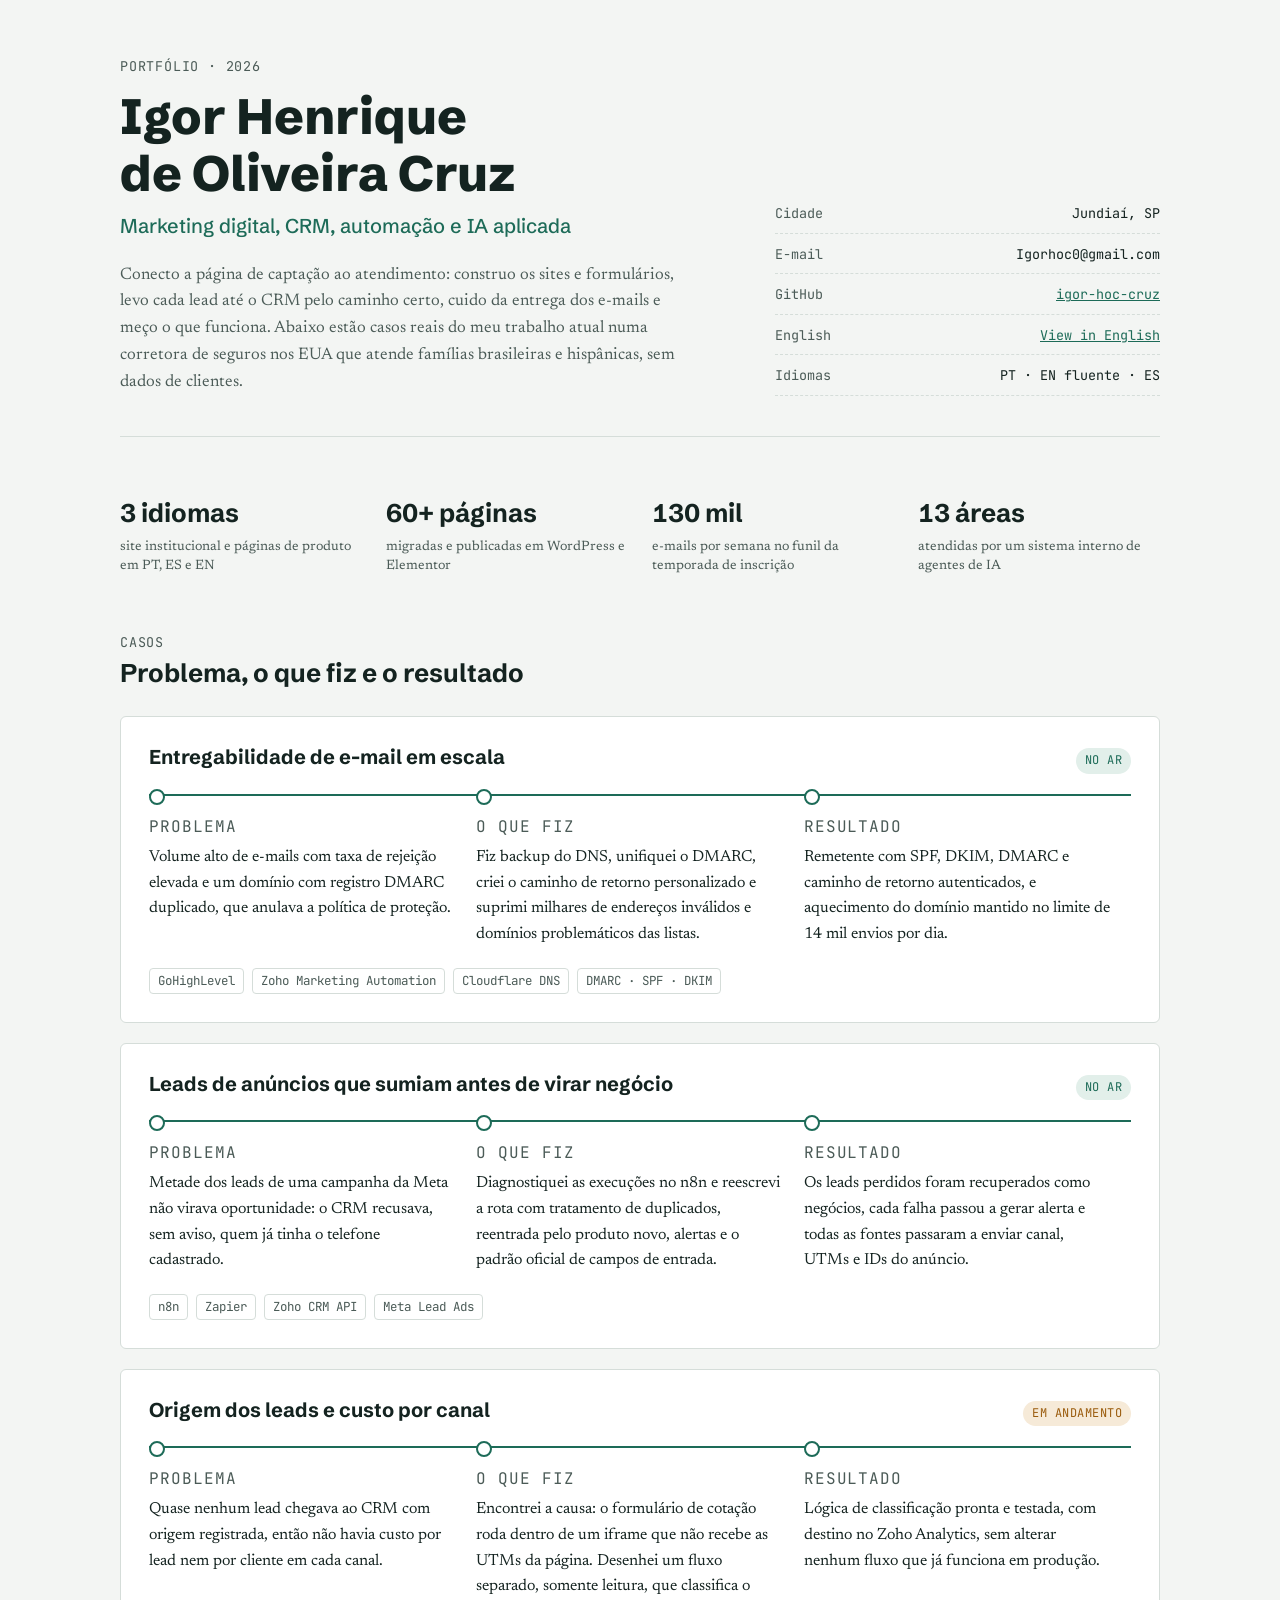
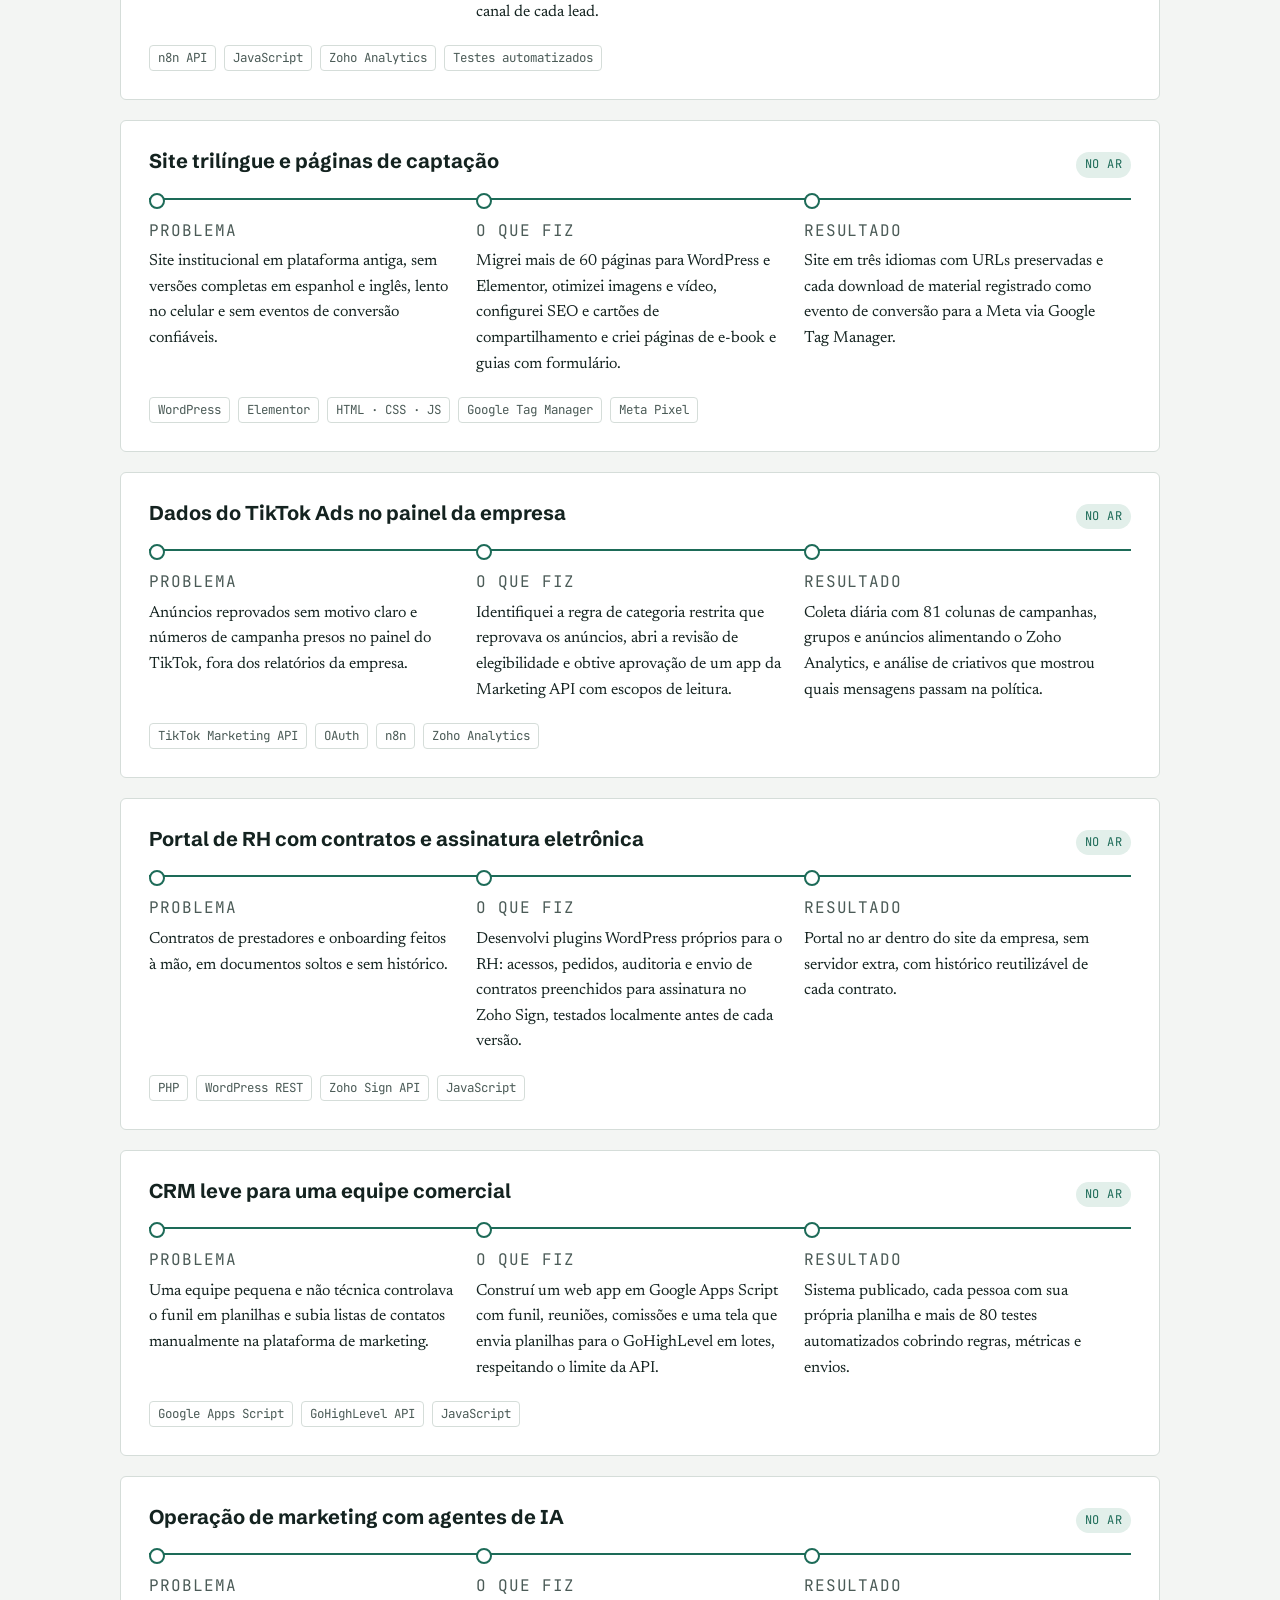
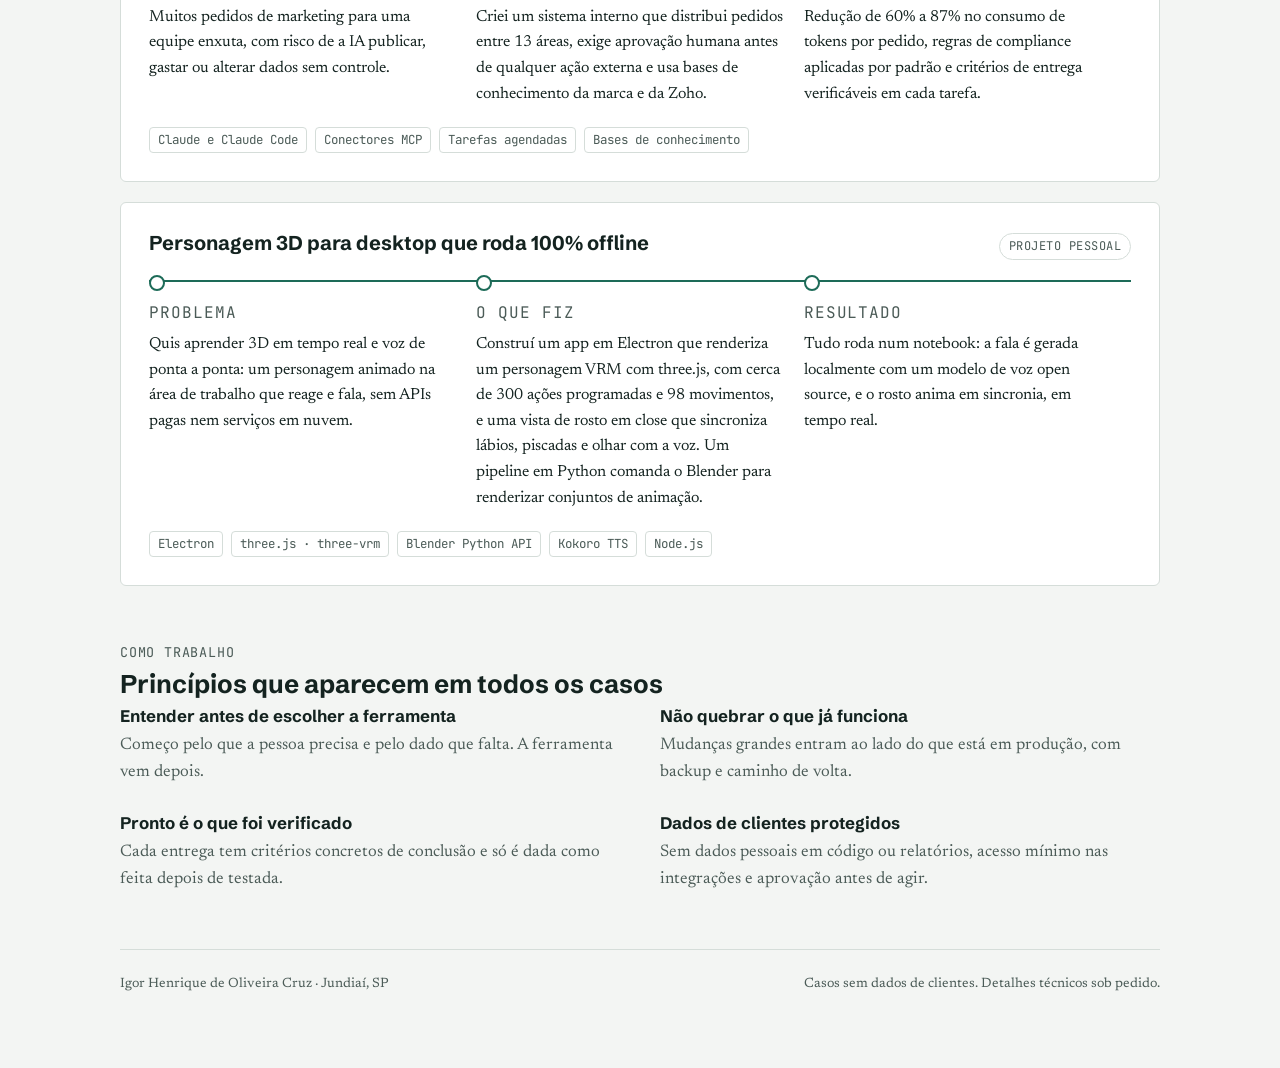
==== pt/index.html @ 6899ded6 "Portfolio Co-Authored-By: Claude Opus 5.5 <noreply@anthropic.com>" ====
<!doctype html>
<html lang="pt-BR">
<head>
<meta charset="utf-8">
<meta name="viewport" content="width=device-width, initial-scale=1, viewport-fit=cover">
<title>Igor Cruz · Portfólio</title>
<meta name="description" content="Portfólio de Igor Henrique de Oliveira Cruz: CRM, automação, sites e IA aplicada ao marketing.">
<link rel="canonical" href="https://igor-hoc-cruz.github.io/pt/">
<link rel="alternate" hreflang="en" href="https://igor-hoc-cruz.github.io/">
<link rel="alternate" hreflang="pt-BR" href="https://igor-hoc-cruz.github.io/pt/">
<meta property="og:type" content="website">
<meta property="og:title" content="Igor Cruz · Portfólio">
<meta property="og:description" content="Portfólio de Igor Henrique de Oliveira Cruz: CRM, automação, sites e IA aplicada ao marketing.">
<meta property="og:url" content="https://igor-hoc-cruz.github.io/pt/">
<link rel="preconnect" href="https://fonts.googleapis.com">
<link rel="preconnect" href="https://fonts.gstatic.com" crossorigin>
<link rel="stylesheet" href="https://fonts.googleapis.com/css2?family=Schibsted+Grotesk:wght@500;700;800&family=Newsreader:opsz,wght@6..72,400;6..72,500&family=JetBrains+Mono:wght@400;500&display=swap">

<style>
  /*
    Portfólio — Igor Henrique de Oliveira Cruz.
    Conceito: cada caso é lido como um fluxo de automação (problema → o que fiz → resultado),
    numa página editorial sóbria, com tipografia de interface e texto em serifa para leitura.
  */
  :root {
    --paper: #f3f5f3;
    --surface: #ffffff;
    --ink: #142320;
    --ink-soft: #4b5b57;
    --rule: #d5ddd9;
    --accent: #1d6b58;
    --accent-soft: #e2efea;
    --progress: #9a5b0c;
    --progress-soft: #f6ead8;

    --font-display: "Schibsted Grotesk", "Segoe UI", system-ui, sans-serif;
    --font-body: "Newsreader", Georgia, "Times New Roman", serif;
    --font-mono: "JetBrains Mono", Consolas, "Courier New", monospace;

    --step--1: 0.84rem;
    --step-0: 1.05rem;
    --step-1: 1.25rem;
    --step-2: 1.6rem;
    --step-3: clamp(2rem, 1.4rem + 2.6vw, 3.1rem);
  }

  @media (prefers-color-scheme: dark) {
    :root:not([data-theme="light"]) {
      --paper: #0f1716;
      --surface: #16201e;
      --ink: #e4ece9;
      --ink-soft: #a3b3ae;
      --rule: #2a3734;
      --accent: #5cc3a5;
      --accent-soft: #1b3330;
      --progress: #e3a75a;
      --progress-soft: #33281a;
      color-scheme: dark;
    }
  }

  :root[data-theme="dark"] {
    --paper: #0f1716;
    --surface: #16201e;
    --ink: #e4ece9;
    --ink-soft: #a3b3ae;
    --rule: #2a3734;
    --accent: #5cc3a5;
    --accent-soft: #1b3330;
    --progress: #e3a75a;
    --progress-soft: #33281a;
    color-scheme: dark;
  }

  /* ===== Base ===== */

  body {
    background: var(--paper);
    color: var(--ink);
    font-family: var(--font-body);
    font-size: var(--step-0);
    line-height: 1.6;
  }

  .page {
    max-width: 1040px;
    margin: 0 auto;
    padding-left: max(16px, env(safe-area-inset-left, 0px));
    padding-right: max(16px, env(safe-area-inset-right, 0px));
    padding-block: 48px 64px;
    display: grid;
    gap: 56px;
  }

  h1, h2, h3 {
    font-family: var(--font-display);
    text-wrap: balance;
    margin: 0;
    line-height: 1.15;
  }

  p {
    margin: 0;
  }

  a {
    color: var(--accent);
  }

  a:focus-visible,
  button:focus-visible {
    outline: 2px solid var(--accent);
    outline-offset: 3px;
  }

  .eyebrow {
    font-family: var(--font-mono);
    font-size: var(--step--1);
    letter-spacing: 0.06em;
    text-transform: uppercase;
    color: var(--ink-soft);
  }

  /* ===== Cabeçalho ===== */

  .intro {
    display: grid;
    grid-template-columns: minmax(0, 1.6fr) minmax(0, 1fr);
    gap: 40px;
    align-items: end;
    border-bottom: 1px solid var(--rule);
    padding-bottom: 40px;
  }

  .intro h1 {
    font-size: var(--step-3);
    font-weight: 800;
    margin-top: 10px;
  }

  .intro .role {
    font-family: var(--font-display);
    font-weight: 500;
    font-size: var(--step-1);
    color: var(--accent);
    margin-top: 8px;
  }

  .intro .thesis {
    margin-top: 20px;
    max-width: 62ch;
    color: var(--ink-soft);
  }

  .contact {
    display: grid;
    gap: 10px;
    font-family: var(--font-mono);
    font-size: var(--step--1);
  }

  .contact-row {
    display: flex;
    justify-content: space-between;
    gap: 12px;
    border-bottom: 1px dashed var(--rule);
    padding-bottom: 8px;
  }

  .contact-row span:first-child {
    color: var(--ink-soft);
  }

  .contact-row span:last-child {
    user-select: all;
    text-align: right;
    min-width: 0;
    overflow-wrap: anywhere;
  }

  /* ===== Faixa de escala ===== */

  .scale {
    display: grid;
    grid-template-columns: repeat(4, minmax(0, 1fr));
    gap: 24px;
  }

  .scale div {
    display: grid;
    gap: 4px;
  }

  .scale strong {
    font-family: var(--font-display);
    font-size: var(--step-2);
    font-weight: 700;
    font-variant-numeric: tabular-nums;
  }

  .scale span {
    color: var(--ink-soft);
    font-size: var(--step--1);
    line-height: 1.4;
  }

  /* ===== Casos ===== */

  .cases {
    display: grid;
    gap: 20px;
  }

  .section-head {
    display: grid;
    gap: 6px;
    margin-bottom: 8px;
  }

  .section-head h2 {
    font-size: var(--step-2);
    font-weight: 700;
  }

  .case {
    background: var(--surface);
    border: 1px solid var(--rule);
    border-radius: 6px;
    padding: 28px;
    display: grid;
    gap: 20px;
  }

  .case-head {
    display: flex;
    flex-wrap: wrap;
    align-items: baseline;
    justify-content: space-between;
    gap: 8px 16px;
  }

  .case-head h3 {
    font-size: var(--step-1);
    font-weight: 700;
    min-width: 0;
  }

  .status {
    font-family: var(--font-mono);
    font-size: 0.75rem;
    letter-spacing: 0.04em;
    text-transform: uppercase;
    padding: 3px 9px;
    border-radius: 999px;
    background: var(--accent-soft);
    color: var(--accent);
    white-space: nowrap;
  }

  .status.in-progress {
    background: var(--progress-soft);
    color: var(--progress);
  }

  /* O trilho imita a ligação entre nós de um fluxo: três etapas lidas da esquerda para a direita. */
  .flow {
    display: grid;
    grid-template-columns: repeat(3, minmax(0, 1fr));
    gap: 0;
    border-top: 2px solid var(--accent);
  }

  .flow > div {
    position: relative;
    padding: 18px 20px 0 0;
    display: grid;
    align-content: start;
    gap: 6px;
    min-width: 0;
  }

  .flow > div::before {
    content: "";
    position: absolute;
    top: -7px;
    left: 0;
    width: 12px;
    height: 12px;
    border-radius: 50%;
    background: var(--surface);
    border: 2px solid var(--accent);
  }

  .flow .eyebrow {
    padding-left: 0;
  }

  .flow p {
    font-size: 1rem;
  }

  .tools {
    display: flex;
    flex-wrap: wrap;
    gap: 8px;
  }

  .tools li {
    list-style: none;
    font-family: var(--font-mono);
    font-size: 0.78rem;
    color: var(--ink-soft);
    border: 1px solid var(--rule);
    border-radius: 4px;
    padding: 2px 8px;
  }

  .tools {
    margin: 0;
    padding: 0;
  }

  /* ===== Como trabalho ===== */

  .principles {
    display: grid;
    grid-template-columns: repeat(2, minmax(0, 1fr));
    gap: 28px 40px;
  }

  .principles h3 {
    font-size: var(--step-0);
    font-weight: 700;
    margin-bottom: 6px;
  }

  .principles p {
    color: var(--ink-soft);
  }

  /* ===== Rodapé ===== */

  footer {
    border-top: 1px solid var(--rule);
    padding-top: 24px;
    display: flex;
    flex-wrap: wrap;
    justify-content: space-between;
    gap: 12px;
    color: var(--ink-soft);
    font-size: var(--step--1);
  }

  /* ===== Telas estreitas ===== */

  @media (max-width: 760px) {
    .page {
      padding-block: 32px 48px;
      gap: 40px;
    }

    .intro {
      grid-template-columns: minmax(0, 1fr);
      gap: 28px;
    }

    .scale {
      grid-template-columns: repeat(2, minmax(0, 1fr));
    }

    .case {
      padding: 20px;
    }

    /* No celular o trilho fica vertical, com a linha à esquerda. */
    .flow {
      grid-template-columns: minmax(0, 1fr);
      border-top: 0;
      border-left: 2px solid var(--accent);
      gap: 18px;
      margin-left: 6px;
    }

    .flow > div {
      padding: 0 0 0 20px;
    }

    .flow > div::before {
      top: 4px;
      left: -7px;
    }

    .principles {
      grid-template-columns: minmax(0, 1fr);
    }
  }

  .status.personal {
    background: transparent;
    color: var(--ink-soft);
    border: 1px solid var(--rule);
  }

  .contact-row a {
    color: var(--accent);
  }
</style>
</head>
<body>
<main class="page">

  <!-- ===== Apresentação ===== -->
  <header class="intro">
    <div>
      <p class="eyebrow">Portfólio · 2026</p>
      <h1>Igor Henrique de Oliveira Cruz</h1>
      <p class="role">Marketing digital, CRM, automação e IA aplicada</p>
      <p class="thesis">
        Conecto a página de captação ao atendimento: construo os sites e formulários,
        levo cada lead até o CRM pelo caminho certo, cuido da entrega dos e-mails e
        meço o que funciona. Abaixo estão casos reais do meu trabalho atual numa
        corretora de seguros nos EUA que atende famílias brasileiras e hispânicas,
        sem dados de clientes.
      </p>
    </div>

    <div class="contact" aria-label="Contato">
      <div class="contact-row"><span>Cidade</span><span>Jundiaí, SP</span></div>
      <div class="contact-row"><span>E-mail</span><span>Igorhoc0@gmail.com</span></div>
      <div class="contact-row"><span>GitHub</span><span><a href="https://github.com/igor-hoc-cruz">igor-hoc-cruz</a></span></div>
      <div class="contact-row"><span>English</span><span><a href="../" hreflang="en" lang="en">View in English</a></span></div>
      <div class="contact-row"><span>Idiomas</span><span>PT · EN fluente · ES</span></div>
    </div>
  </header>

  <!-- ===== Escala do trabalho ===== -->
  <section class="scale" aria-label="Escala do trabalho">
    <div><strong>3 idiomas</strong><span>site institucional e páginas de produto em PT, ES e EN</span></div>
    <div><strong>60+ páginas</strong><span>migradas e publicadas em WordPress e Elementor</span></div>
    <div><strong>130 mil</strong><span>e-mails por semana no funil da temporada de inscrição</span></div>
    <div><strong>13 áreas</strong><span>atendidas por um sistema interno de agentes de IA</span></div>
  </section>

  <!-- ===== Casos ===== -->
  <section class="cases" aria-labelledby="casos-titulo">
    <div class="section-head">
      <p class="eyebrow">Casos</p>
      <h2 id="casos-titulo">Problema, o que fiz e o resultado</h2>
    </div>

    <article class="case">
      <div class="case-head">
        <h3>Entregabilidade de e-mail em escala</h3>
        <span class="status">No ar</span>
      </div>
      <div class="flow">
        <div>
          <p class="eyebrow">Problema</p>
          <p>Volume alto de e-mails com taxa de rejeição elevada e um domínio com registro DMARC duplicado, que anulava a política de proteção.</p>
        </div>
        <div>
          <p class="eyebrow">O que fiz</p>
          <p>Fiz backup do DNS, unifiquei o DMARC, criei o caminho de retorno personalizado e suprimi milhares de endereços inválidos e domínios problemáticos das listas.</p>
        </div>
        <div>
          <p class="eyebrow">Resultado</p>
          <p>Remetente com SPF, DKIM, DMARC e caminho de retorno autenticados, e aquecimento do domínio mantido no limite de 14 mil envios por dia.</p>
        </div>
      </div>
      <ul class="tools">
        <li>GoHighLevel</li><li>Zoho Marketing Automation</li><li>Cloudflare DNS</li><li>DMARC · SPF · DKIM</li>
      </ul>
    </article>

    <article class="case">
      <div class="case-head">
        <h3>Leads de anúncios que sumiam antes de virar negócio</h3>
        <span class="status">No ar</span>
      </div>
      <div class="flow">
        <div>
          <p class="eyebrow">Problema</p>
          <p>Metade dos leads de uma campanha da Meta não virava oportunidade: o CRM recusava, sem aviso, quem já tinha o telefone cadastrado.</p>
        </div>
        <div>
          <p class="eyebrow">O que fiz</p>
          <p>Diagnostiquei as execuções no n8n e reescrevi a rota com tratamento de duplicados, reentrada pelo produto novo, alertas e o padrão oficial de campos de entrada.</p>
        </div>
        <div>
          <p class="eyebrow">Resultado</p>
          <p>Os leads perdidos foram recuperados como negócios, cada falha passou a gerar alerta e todas as fontes passaram a enviar canal, UTMs e IDs do anúncio.</p>
        </div>
      </div>
      <ul class="tools">
        <li>n8n</li><li>Zapier</li><li>Zoho CRM API</li><li>Meta Lead Ads</li>
      </ul>
    </article>

    <article class="case">
      <div class="case-head">
        <h3>Origem dos leads e custo por canal</h3>
        <span class="status in-progress">Em andamento</span>
      </div>
      <div class="flow">
        <div>
          <p class="eyebrow">Problema</p>
          <p>Quase nenhum lead chegava ao CRM com origem registrada, então não havia custo por lead nem por cliente em cada canal.</p>
        </div>
        <div>
          <p class="eyebrow">O que fiz</p>
          <p>Encontrei a causa: o formulário de cotação roda dentro de um iframe que não recebe as UTMs da página. Desenhei um fluxo separado, somente leitura, que classifica o canal de cada lead.</p>
        </div>
        <div>
          <p class="eyebrow">Resultado</p>
          <p>Lógica de classificação pronta e testada, com destino no Zoho Analytics, sem alterar nenhum fluxo que já funciona em produção.</p>
        </div>
      </div>
      <ul class="tools">
        <li>n8n API</li><li>JavaScript</li><li>Zoho Analytics</li><li>Testes automatizados</li>
      </ul>
    </article>

    <article class="case">
      <div class="case-head">
        <h3>Site trilíngue e páginas de captação</h3>
        <span class="status">No ar</span>
      </div>
      <div class="flow">
        <div>
          <p class="eyebrow">Problema</p>
          <p>Site institucional em plataforma antiga, sem versões completas em espanhol e inglês, lento no celular e sem eventos de conversão confiáveis.</p>
        </div>
        <div>
          <p class="eyebrow">O que fiz</p>
          <p>Migrei mais de 60 páginas para WordPress e Elementor, otimizei imagens e vídeo, configurei SEO e cartões de compartilhamento e criei páginas de e-book e guias com formulário.</p>
        </div>
        <div>
          <p class="eyebrow">Resultado</p>
          <p>Site em três idiomas com URLs preservadas e cada download de material registrado como evento de conversão para a Meta via Google Tag Manager.</p>
        </div>
      </div>
      <ul class="tools">
        <li>WordPress</li><li>Elementor</li><li>HTML · CSS · JS</li><li>Google Tag Manager</li><li>Meta Pixel</li>
      </ul>
    </article>

    <article class="case">
      <div class="case-head">
        <h3>Dados do TikTok Ads no painel da empresa</h3>
        <span class="status">No ar</span>
      </div>
      <div class="flow">
        <div>
          <p class="eyebrow">Problema</p>
          <p>Anúncios reprovados sem motivo claro e números de campanha presos no painel do TikTok, fora dos relatórios da empresa.</p>
        </div>
        <div>
          <p class="eyebrow">O que fiz</p>
          <p>Identifiquei a regra de categoria restrita que reprovava os anúncios, abri a revisão de elegibilidade e obtive aprovação de um app da Marketing API com escopos de leitura.</p>
        </div>
        <div>
          <p class="eyebrow">Resultado</p>
          <p>Coleta diária com 81 colunas de campanhas, grupos e anúncios alimentando o Zoho Analytics, e análise de criativos que mostrou quais mensagens passam na política.</p>
        </div>
      </div>
      <ul class="tools">
        <li>TikTok Marketing API</li><li>OAuth</li><li>n8n</li><li>Zoho Analytics</li>
      </ul>
    </article>

    <article class="case">
      <div class="case-head">
        <h3>Portal de RH com contratos e assinatura eletrônica</h3>
        <span class="status">No ar</span>
      </div>
      <div class="flow">
        <div>
          <p class="eyebrow">Problema</p>
          <p>Contratos de prestadores e onboarding feitos à mão, em documentos soltos e sem histórico.</p>
        </div>
        <div>
          <p class="eyebrow">O que fiz</p>
          <p>Desenvolvi plugins WordPress próprios para o RH: acessos, pedidos, auditoria e envio de contratos preenchidos para assinatura no Zoho Sign, testados localmente antes de cada versão.</p>
        </div>
        <div>
          <p class="eyebrow">Resultado</p>
          <p>Portal no ar dentro do site da empresa, sem servidor extra, com histórico reutilizável de cada contrato.</p>
        </div>
      </div>
      <ul class="tools">
        <li>PHP</li><li>WordPress REST</li><li>Zoho Sign API</li><li>JavaScript</li>
      </ul>
    </article>

    <article class="case">
      <div class="case-head">
        <h3>CRM leve para uma equipe comercial</h3>
        <span class="status">No ar</span>
      </div>
      <div class="flow">
        <div>
          <p class="eyebrow">Problema</p>
          <p>Uma equipe pequena e não técnica controlava o funil em planilhas e subia listas de contatos manualmente na plataforma de marketing.</p>
        </div>
        <div>
          <p class="eyebrow">O que fiz</p>
          <p>Construí um web app em Google Apps Script com funil, reuniões, comissões e uma tela que envia planilhas para o GoHighLevel em lotes, respeitando o limite da API.</p>
        </div>
        <div>
          <p class="eyebrow">Resultado</p>
          <p>Sistema publicado, cada pessoa com sua própria planilha e mais de 80 testes automatizados cobrindo regras, métricas e envios.</p>
        </div>
      </div>
      <ul class="tools">
        <li>Google Apps Script</li><li>GoHighLevel API</li><li>JavaScript</li>
      </ul>
    </article>

    <article class="case">
      <div class="case-head">
        <h3>Operação de marketing com agentes de IA</h3>
        <span class="status">No ar</span>
      </div>
      <div class="flow">
        <div>
          <p class="eyebrow">Problema</p>
          <p>Muitos pedidos de marketing para uma equipe enxuta, com risco de a IA publicar, gastar ou alterar dados sem controle.</p>
        </div>
        <div>
          <p class="eyebrow">O que fiz</p>
          <p>Criei um sistema interno que distribui pedidos entre 13 áreas, exige aprovação humana antes de qualquer ação externa e usa bases de conhecimento da marca e da Zoho.</p>
        </div>
        <div>
          <p class="eyebrow">Resultado</p>
          <p>Redução de 60% a 87% no consumo de tokens por pedido, regras de compliance aplicadas por padrão e critérios de entrega verificáveis em cada tarefa.</p>
        </div>
      </div>
      <ul class="tools">
        <li>Claude e Claude Code</li><li>Conectores MCP</li><li>Tarefas agendadas</li><li>Bases de conhecimento</li>
      </ul>
    </article>

    <article class="case">
      <div class="case-head">
        <h3>Personagem 3D para desktop que roda 100% offline</h3>
        <span class="status personal">Projeto pessoal</span>
      </div>
      <div class="flow">
        <div>
          <p class="eyebrow">Problema</p>
          <p>Quis aprender 3D em tempo real e voz de ponta a ponta: um personagem animado na área de trabalho que reage e fala, sem APIs pagas nem serviços em nuvem.</p>
        </div>
        <div>
          <p class="eyebrow">O que fiz</p>
          <p>Construí um app em Electron que renderiza um personagem VRM com three.js, com cerca de 300 ações programadas e 98 movimentos, e uma vista de rosto em close que sincroniza lábios, piscadas e olhar com a voz. Um pipeline em Python comanda o Blender para renderizar conjuntos de animação.</p>
        </div>
        <div>
          <p class="eyebrow">Resultado</p>
          <p>Tudo roda num notebook: a fala é gerada localmente com um modelo de voz open source, e o rosto anima em sincronia, em tempo real.</p>
        </div>
      </div>
      <ul class="tools">
        <li>Electron</li><li>three.js · three-vrm</li><li>Blender Python API</li><li>Kokoro TTS</li><li>Node.js</li>
      </ul>
    </article>
  </section>

  <!-- ===== Forma de trabalho ===== -->
  <section aria-labelledby="como-titulo">
    <div class="section-head">
      <p class="eyebrow">Como trabalho</p>
      <h2 id="como-titulo">Princípios que aparecem em todos os casos</h2>
    </div>
    <div class="principles">
      <div>
        <h3>Entender antes de escolher a ferramenta</h3>
        <p>Começo pelo que a pessoa precisa e pelo dado que falta. A ferramenta vem depois.</p>
      </div>
      <div>
        <h3>Não quebrar o que já funciona</h3>
        <p>Mudanças grandes entram ao lado do que está em produção, com backup e caminho de volta.</p>
      </div>
      <div>
        <h3>Pronto é o que foi verificado</h3>
        <p>Cada entrega tem critérios concretos de conclusão e só é dada como feita depois de testada.</p>
      </div>
      <div>
        <h3>Dados de clientes protegidos</h3>
        <p>Sem dados pessoais em código ou relatórios, acesso mínimo nas integrações e aprovação antes de agir.</p>
      </div>
    </div>
  </section>

  <footer>
    <span>Igor Henrique de Oliveira Cruz · Jundiaí, SP</span>
    <span>Casos sem dados de clientes. Detalhes técnicos sob pedido.</span>
  </footer>

</main>
</body>
</html>
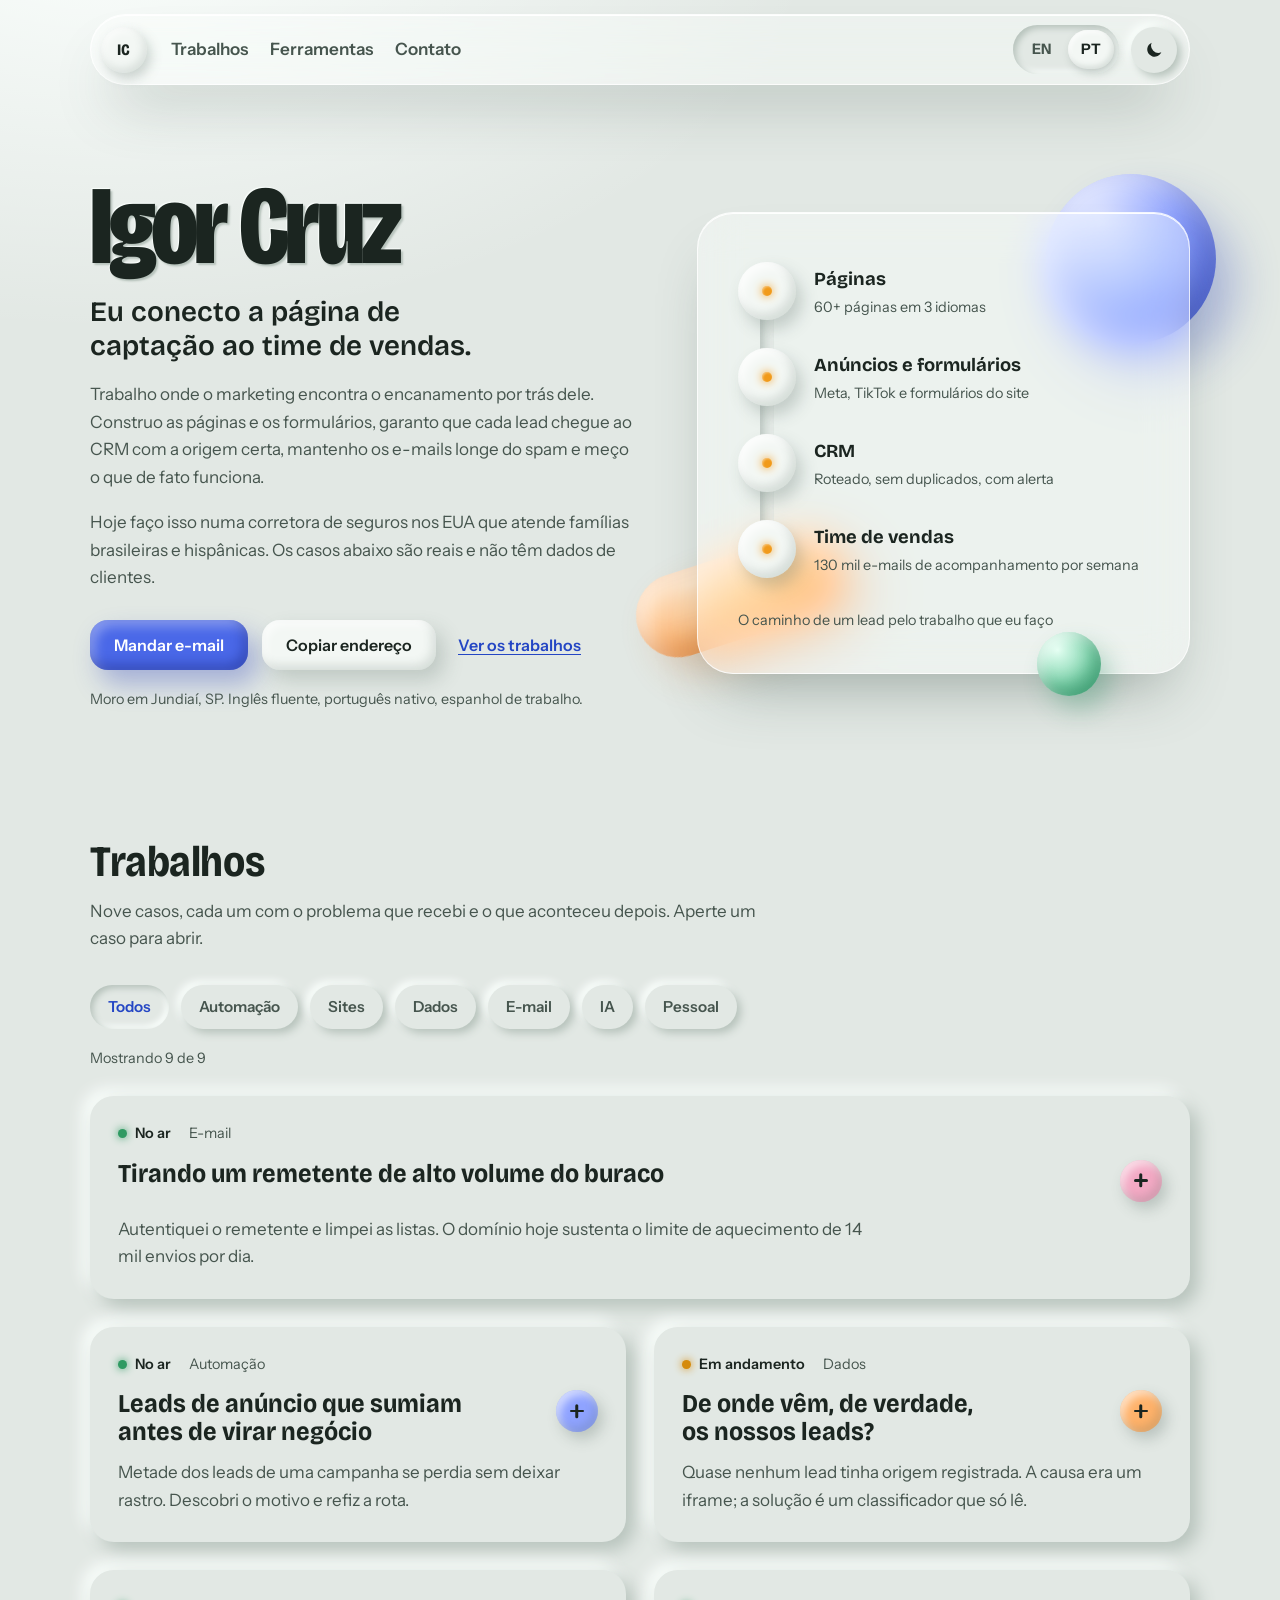
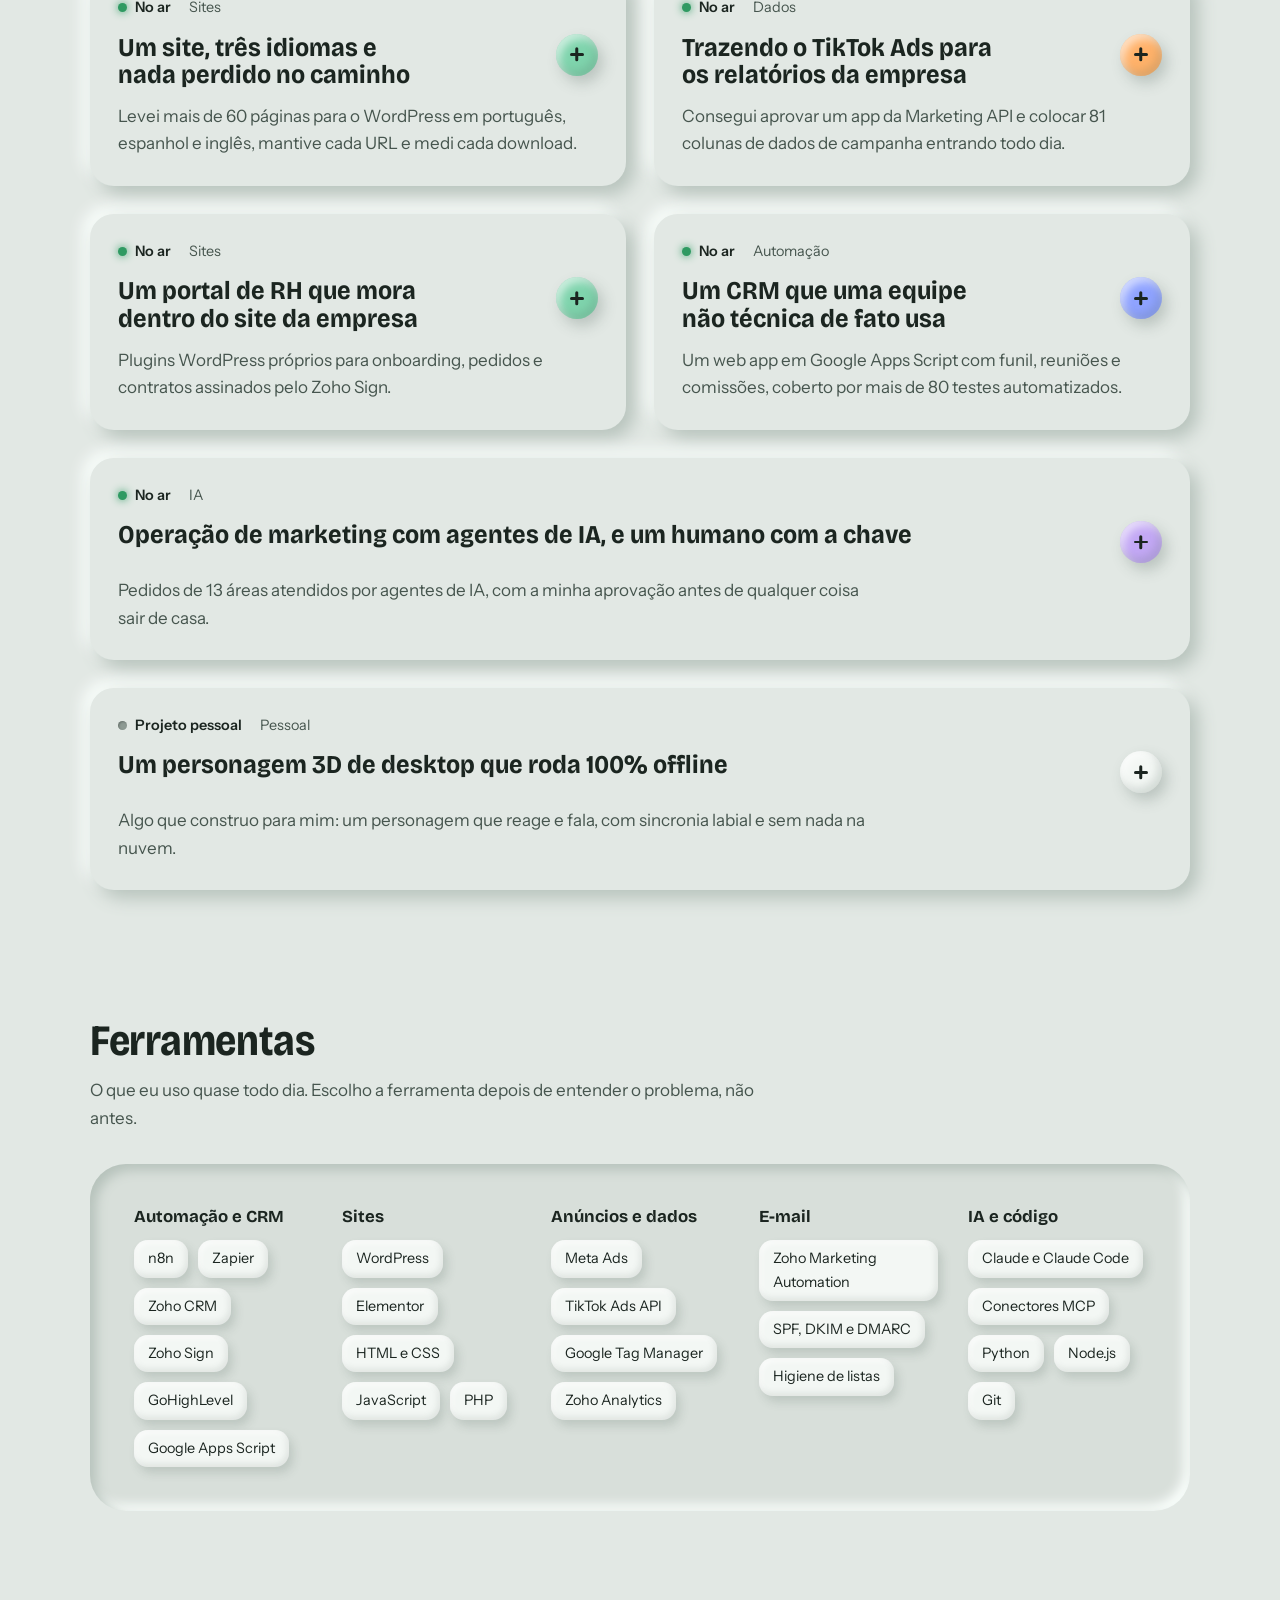
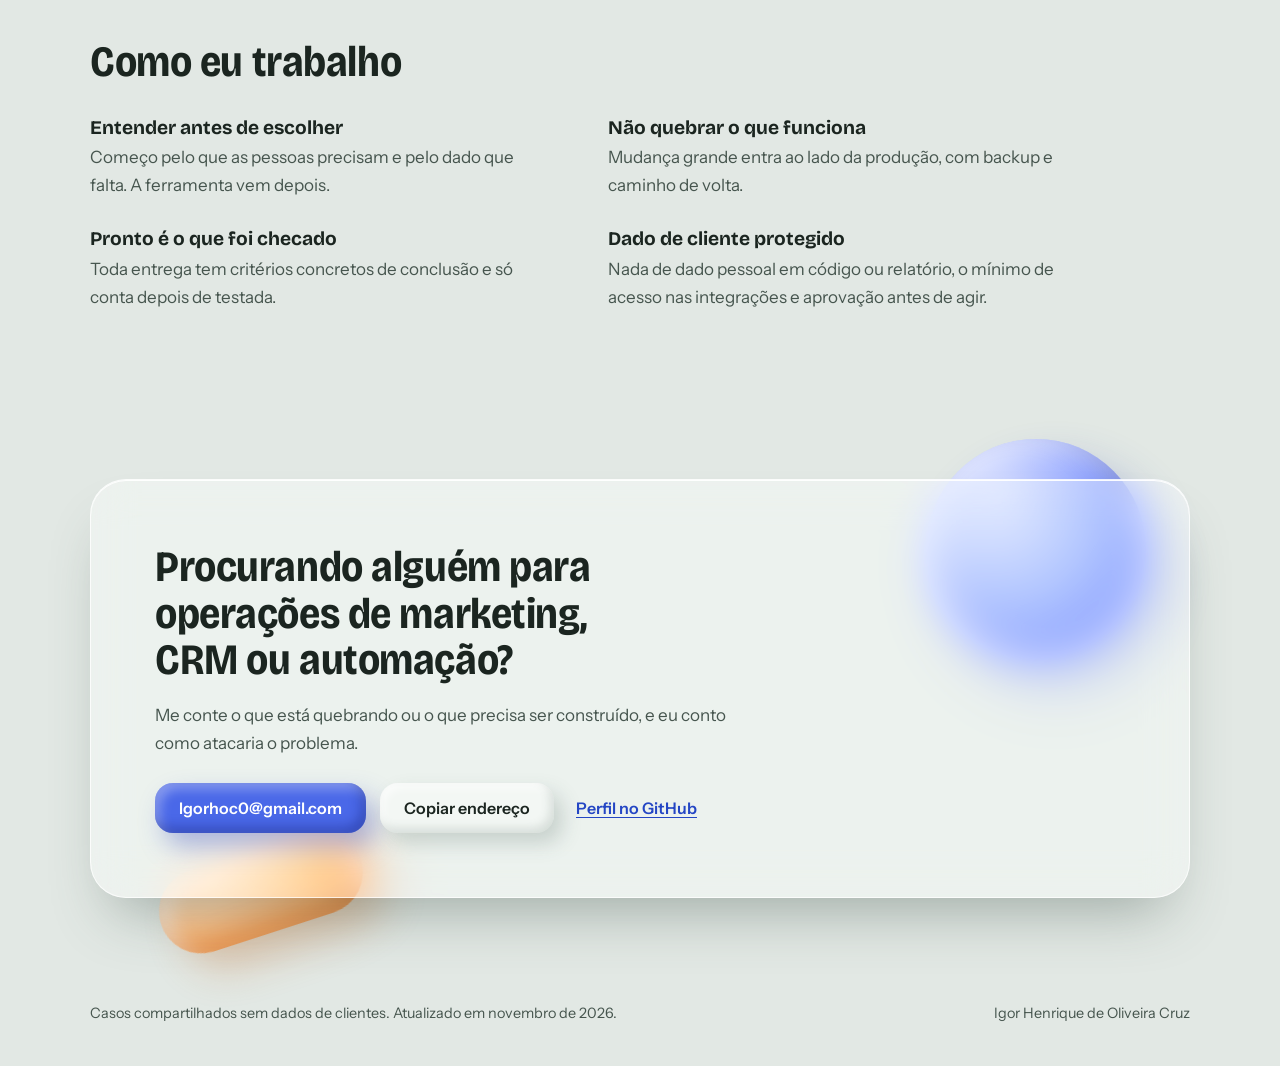
==== commit 9e402e80: "Redesign: neumorphism, clay, glass and spatial depth in EN and PT Co-Authored-By: Claude Opus 5.5 <n" ====
--- a/pt/index.html
+++ b/pt/index.html
@@ -3,699 +3,356 @@
 <head>
 <meta charset="utf-8">
 <meta name="viewport" content="width=device-width, initial-scale=1, viewport-fit=cover">
-<title>Igor Cruz · Portfólio</title>
-<meta name="description" content="Portfólio de Igor Henrique de Oliveira Cruz: CRM, automação, sites e IA aplicada ao marketing.">
+<title>Igor Cruz, operações de marketing e automação</title>
+<meta name="description" content="Portfólio de Igor Henrique de Oliveira Cruz: CRM, automação, sites e IA aplicada para times de marketing.">
 <link rel="canonical" href="https://igor-hoc-cruz.github.io/pt/">
 <link rel="alternate" hreflang="en" href="https://igor-hoc-cruz.github.io/">
 <link rel="alternate" hreflang="pt-BR" href="https://igor-hoc-cruz.github.io/pt/">
-<meta property="og:type" content="website">
-<meta property="og:title" content="Igor Cruz · Portfólio">
-<meta property="og:description" content="Portfólio de Igor Henrique de Oliveira Cruz: CRM, automação, sites e IA aplicada ao marketing.">
+<link rel="alternate" hreflang="x-default" href="https://igor-hoc-cruz.github.io/">
+<meta property="og:type" content="profile">
+<meta property="og:title" content="Igor Cruz, operações de marketing e automação">
+<meta property="og:description" content="Portfólio de Igor Henrique de Oliveira Cruz: CRM, automação, sites e IA aplicada para times de marketing.">
 <meta property="og:url" content="https://igor-hoc-cruz.github.io/pt/">
+<meta property="og:locale" content="pt_BR">
+<meta name="theme-color" content="#e2e8e4" media="(prefers-color-scheme: light)">
+<meta name="theme-color" content="#262c29" media="(prefers-color-scheme: dark)">
+<link rel="icon" href="../assets/favicon.svg" type="image/svg+xml">
 <link rel="preconnect" href="https://fonts.googleapis.com">
 <link rel="preconnect" href="https://fonts.gstatic.com" crossorigin>
-<link rel="stylesheet" href="https://fonts.googleapis.com/css2?family=Schibsted+Grotesk:wght@500;700;800&family=Newsreader:opsz,wght@6..72,400;6..72,500&family=JetBrains+Mono:wght@400;500&display=swap">
-
-<style>
-  /*
-    Portfólio — Igor Henrique de Oliveira Cruz.
-    Conceito: cada caso é lido como um fluxo de automação (problema → o que fiz → resultado),
-    numa página editorial sóbria, com tipografia de interface e texto em serifa para leitura.
-  */
-  :root {
-    --paper: #f3f5f3;
-    --surface: #ffffff;
-    --ink: #142320;
-    --ink-soft: #4b5b57;
-    --rule: #d5ddd9;
-    --accent: #1d6b58;
-    --accent-soft: #e2efea;
-    --progress: #9a5b0c;
-    --progress-soft: #f6ead8;
-
-    --font-display: "Schibsted Grotesk", "Segoe UI", system-ui, sans-serif;
-    --font-body: "Newsreader", Georgia, "Times New Roman", serif;
-    --font-mono: "JetBrains Mono", Consolas, "Courier New", monospace;
-
-    --step--1: 0.84rem;
-    --step-0: 1.05rem;
-    --step-1: 1.25rem;
-    --step-2: 1.6rem;
-    --step-3: clamp(2rem, 1.4rem + 2.6vw, 3.1rem);
-  }
-
-  @media (prefers-color-scheme: dark) {
-    :root:not([data-theme="light"]) {
-      --paper: #0f1716;
-      --surface: #16201e;
-      --ink: #e4ece9;
-      --ink-soft: #a3b3ae;
-      --rule: #2a3734;
-      --accent: #5cc3a5;
-      --accent-soft: #1b3330;
-      --progress: #e3a75a;
-      --progress-soft: #33281a;
-      color-scheme: dark;
-    }
-  }
-
-  :root[data-theme="dark"] {
-    --paper: #0f1716;
-    --surface: #16201e;
-    --ink: #e4ece9;
-    --ink-soft: #a3b3ae;
-    --rule: #2a3734;
-    --accent: #5cc3a5;
-    --accent-soft: #1b3330;
-    --progress: #e3a75a;
-    --progress-soft: #33281a;
-    color-scheme: dark;
-  }
-
-  /* ===== Base ===== */
-
-  body {
-    background: var(--paper);
-    color: var(--ink);
-    font-family: var(--font-body);
-    font-size: var(--step-0);
-    line-height: 1.6;
-  }
-
-  .page {
-    max-width: 1040px;
-    margin: 0 auto;
-    padding-left: max(16px, env(safe-area-inset-left, 0px));
-    padding-right: max(16px, env(safe-area-inset-right, 0px));
-    padding-block: 48px 64px;
-    display: grid;
-    gap: 56px;
-  }
-
-  h1, h2, h3 {
-    font-family: var(--font-display);
-    text-wrap: balance;
-    margin: 0;
-    line-height: 1.15;
-  }
-
-  p {
-    margin: 0;
-  }
-
-  a {
-    color: var(--accent);
-  }
-
-  a:focus-visible,
-  button:focus-visible {
-    outline: 2px solid var(--accent);
-    outline-offset: 3px;
-  }
-
-  .eyebrow {
-    font-family: var(--font-mono);
-    font-size: var(--step--1);
-    letter-spacing: 0.06em;
-    text-transform: uppercase;
-    color: var(--ink-soft);
-  }
-
-  /* ===== Cabeçalho ===== */
-
-  .intro {
-    display: grid;
-    grid-template-columns: minmax(0, 1.6fr) minmax(0, 1fr);
-    gap: 40px;
-    align-items: end;
-    border-bottom: 1px solid var(--rule);
-    padding-bottom: 40px;
-  }
-
-  .intro h1 {
-    font-size: var(--step-3);
-    font-weight: 800;
-    margin-top: 10px;
-  }
-
-  .intro .role {
-    font-family: var(--font-display);
-    font-weight: 500;
-    font-size: var(--step-1);
-    color: var(--accent);
-    margin-top: 8px;
-  }
-
-  .intro .thesis {
-    margin-top: 20px;
-    max-width: 62ch;
-    color: var(--ink-soft);
-  }
-
-  .contact {
-    display: grid;
-    gap: 10px;
-    font-family: var(--font-mono);
-    font-size: var(--step--1);
-  }
-
-  .contact-row {
-    display: flex;
-    justify-content: space-between;
-    gap: 12px;
-    border-bottom: 1px dashed var(--rule);
-    padding-bottom: 8px;
-  }
-
-  .contact-row span:first-child {
-    color: var(--ink-soft);
-  }
-
-  .contact-row span:last-child {
-    user-select: all;
-    text-align: right;
-    min-width: 0;
-    overflow-wrap: anywhere;
-  }
-
-  /* ===== Faixa de escala ===== */
-
-  .scale {
-    display: grid;
-    grid-template-columns: repeat(4, minmax(0, 1fr));
-    gap: 24px;
-  }
-
-  .scale div {
-    display: grid;
-    gap: 4px;
-  }
-
-  .scale strong {
-    font-family: var(--font-display);
-    font-size: var(--step-2);
-    font-weight: 700;
-    font-variant-numeric: tabular-nums;
-  }
-
-  .scale span {
-    color: var(--ink-soft);
-    font-size: var(--step--1);
-    line-height: 1.4;
-  }
-
-  /* ===== Casos ===== */
-
-  .cases {
-    display: grid;
-    gap: 20px;
-  }
-
-  .section-head {
-    display: grid;
-    gap: 6px;
-    margin-bottom: 8px;
-  }
-
-  .section-head h2 {
-    font-size: var(--step-2);
-    font-weight: 700;
-  }
-
-  .case {
-    background: var(--surface);
-    border: 1px solid var(--rule);
-    border-radius: 6px;
-    padding: 28px;
-    display: grid;
-    gap: 20px;
-  }
-
-  .case-head {
-    display: flex;
-    flex-wrap: wrap;
-    align-items: baseline;
-    justify-content: space-between;
-    gap: 8px 16px;
-  }
-
-  .case-head h3 {
-    font-size: var(--step-1);
-    font-weight: 700;
-    min-width: 0;
-  }
-
-  .status {
-    font-family: var(--font-mono);
-    font-size: 0.75rem;
-    letter-spacing: 0.04em;
-    text-transform: uppercase;
-    padding: 3px 9px;
-    border-radius: 999px;
-    background: var(--accent-soft);
-    color: var(--accent);
-    white-space: nowrap;
-  }
-
-  .status.in-progress {
-    background: var(--progress-soft);
-    color: var(--progress);
-  }
-
-  /* O trilho imita a ligação entre nós de um fluxo: três etapas lidas da esquerda para a direita. */
-  .flow {
-    display: grid;
-    grid-template-columns: repeat(3, minmax(0, 1fr));
-    gap: 0;
-    border-top: 2px solid var(--accent);
-  }
-
-  .flow > div {
-    position: relative;
-    padding: 18px 20px 0 0;
-    display: grid;
-    align-content: start;
-    gap: 6px;
-    min-width: 0;
-  }
-
-  .flow > div::before {
-    content: "";
-    position: absolute;
-    top: -7px;
-    left: 0;
-    width: 12px;
-    height: 12px;
-    border-radius: 50%;
-    background: var(--surface);
-    border: 2px solid var(--accent);
-  }
-
-  .flow .eyebrow {
-    padding-left: 0;
-  }
-
-  .flow p {
-    font-size: 1rem;
-  }
-
-  .tools {
-    display: flex;
-    flex-wrap: wrap;
-    gap: 8px;
-  }
-
-  .tools li {
-    list-style: none;
-    font-family: var(--font-mono);
-    font-size: 0.78rem;
-    color: var(--ink-soft);
-    border: 1px solid var(--rule);
-    border-radius: 4px;
-    padding: 2px 8px;
-  }
-
-  .tools {
-    margin: 0;
-    padding: 0;
-  }
-
-  /* ===== Como trabalho ===== */
-
-  .principles {
-    display: grid;
-    grid-template-columns: repeat(2, minmax(0, 1fr));
-    gap: 28px 40px;
-  }
-
-  .principles h3 {
-    font-size: var(--step-0);
-    font-weight: 700;
-    margin-bottom: 6px;
-  }
-
-  .principles p {
-    color: var(--ink-soft);
-  }
-
-  /* ===== Rodapé ===== */
-
-  footer {
-    border-top: 1px solid var(--rule);
-    padding-top: 24px;
-    display: flex;
-    flex-wrap: wrap;
-    justify-content: space-between;
-    gap: 12px;
-    color: var(--ink-soft);
-    font-size: var(--step--1);
-  }
-
-  /* ===== Telas estreitas ===== */
-
-  @media (max-width: 760px) {
-    .page {
-      padding-block: 32px 48px;
-      gap: 40px;
-    }
-
-    .intro {
-      grid-template-columns: minmax(0, 1fr);
-      gap: 28px;
-    }
-
-    .scale {
-      grid-template-columns: repeat(2, minmax(0, 1fr));
-    }
-
-    .case {
-      padding: 20px;
-    }
-
-    /* No celular o trilho fica vertical, com a linha à esquerda. */
-    .flow {
-      grid-template-columns: minmax(0, 1fr);
-      border-top: 0;
-      border-left: 2px solid var(--accent);
-      gap: 18px;
-      margin-left: 6px;
-    }
-
-    .flow > div {
-      padding: 0 0 0 20px;
-    }
-
-    .flow > div::before {
-      top: 4px;
-      left: -7px;
-    }
-
-    .principles {
-      grid-template-columns: minmax(0, 1fr);
-    }
-  }
-
-  .status.personal {
-    background: transparent;
-    color: var(--ink-soft);
-    border: 1px solid var(--rule);
-  }
-
-  .contact-row a {
-    color: var(--accent);
-  }
-</style>
+<link rel="stylesheet" href="https://fonts.googleapis.com/css2?family=Instrument+Sans:ital,wdth,wght@0,75..100,400..700;1,75..100,400&family=Bricolage+Grotesque:opsz,wdth,wght@12..96,75..100,400..800&display=swap">
+<link rel="stylesheet" href="../assets/site.css">
+<script>
+  /* Applies the saved theme before first paint, so the page never flashes. */
+  try {
+    var saved = localStorage.getItem('theme');
+    if (saved === 'dark' || saved === 'light') document.documentElement.dataset.theme = saved;
+  } catch (e) {}
+</script>
+<script src="../assets/site.js" defer></script>
 </head>
 <body>
-<main class="page">
-
-  <!-- ===== Apresentação ===== -->
-  <header class="intro">
-    <div>
-      <p class="eyebrow">Portfólio · 2026</p>
-      <h1>Igor Henrique de Oliveira Cruz</h1>
-      <p class="role">Marketing digital, CRM, automação e IA aplicada</p>
-      <p class="thesis">
-        Conecto a página de captação ao atendimento: construo os sites e formulários,
-        levo cada lead até o CRM pelo caminho certo, cuido da entrega dos e-mails e
-        meço o que funciona. Abaixo estão casos reais do meu trabalho atual numa
-        corretora de seguros nos EUA que atende famílias brasileiras e hispânicas,
-        sem dados de clientes.
-      </p>
-    </div>
-
-    <div class="contact" aria-label="Contato">
-      <div class="contact-row"><span>Cidade</span><span>Jundiaí, SP</span></div>
-      <div class="contact-row"><span>E-mail</span><span>Igorhoc0@gmail.com</span></div>
-      <div class="contact-row"><span>GitHub</span><span><a href="https://github.com/igor-hoc-cruz">igor-hoc-cruz</a></span></div>
-      <div class="contact-row"><span>English</span><span><a href="../" hreflang="en" lang="en">View in English</a></span></div>
-      <div class="contact-row"><span>Idiomas</span><span>PT · EN fluente · ES</span></div>
-    </div>
-  </header>
-
-  <!-- ===== Escala do trabalho ===== -->
-  <section class="scale" aria-label="Escala do trabalho">
-    <div><strong>3 idiomas</strong><span>site institucional e páginas de produto em PT, ES e EN</span></div>
-    <div><strong>60+ páginas</strong><span>migradas e publicadas em WordPress e Elementor</span></div>
-    <div><strong>130 mil</strong><span>e-mails por semana no funil da temporada de inscrição</span></div>
-    <div><strong>13 áreas</strong><span>atendidas por um sistema interno de agentes de IA</span></div>
-  </section>
-
-  <!-- ===== Casos ===== -->
-  <section class="cases" aria-labelledby="casos-titulo">
+<a class="skip" href="#main">Pular para o conteúdo</a>
+<div class="page">
+<header class="top glass">
+  <a class="mark" href="./" aria-label="Igor Cruz">IC</a>
+  <nav class="top-links" aria-label="Seções">
+    <a href="#work">Trabalhos</a>
+    <a href="#toolbox">Ferramentas</a>
+    <a href="#contact">Contato</a>
+  </nav>
+  <div class="top-controls">
+    <nav class="seg" aria-label="Idioma">
+      <a class="seg-btn" href="../" hreflang="en" lang="en" title="English">EN</a><a class="seg-btn" aria-current="page" href="./" lang="pt-BR">PT</a>
+    </nav>
+    <button class="switch theme-switch" type="button" aria-pressed="false" aria-label="Modo escuro"><svg class="icon icon-moon" viewBox="0 0 24 24" aria-hidden="true"><path d="M20 14.5A8 8 0 0 1 9.5 4a8 8 0 1 0 10.5 10.5Z"/></svg><svg class="icon icon-sun" viewBox="0 0 24 24" aria-hidden="true"><circle cx="12" cy="12" r="4.2"/><path d="M12 2.5v2.2M12 19.3v2.2M2.5 12h2.2M19.3 12h2.2M5.3 5.3l1.6 1.6M17.1 17.1l1.6 1.6M5.3 18.7l1.6-1.6M17.1 6.9l1.6-1.6"/></svg></button>
+  </div>
+</header>
+<main id="main">
+  <section class="hero" aria-labelledby="hero-name">
+    <div class="hero-text">
+      <h1 id="hero-name">Igor Cruz</h1>
+      <p class="hero-line">Eu conecto a página de captação ao time de vendas.</p>
+      <p class="hero-intro">Trabalho onde o marketing encontra o encanamento por trás dele. Construo as páginas e os formulários, garanto que cada lead chegue ao CRM com a origem certa, mantenho os e-mails longe do spam e meço o que de fato funciona.</p>
+<p class="hero-intro">Hoje faço isso numa corretora de seguros nos EUA que atende famílias brasileiras e hispânicas. Os casos abaixo são reais e não têm dados de clientes.</p>
+      <div class="actions">
+        <a class="btn btn-primary" href="mailto:Igorhoc0@gmail.com">Mandar e-mail</a>
+        <button class="btn copy-email" type="button" data-email="Igorhoc0@gmail.com" data-done="Copiado">Copiar endereço</button>
+        <a class="btn btn-quiet" href="#work">Ver os trabalhos</a>
+      </div>
+      <p class="hero-facts">Moro em Jundiaí, SP. Inglês fluente, português nativo, espanhol de trabalho.</p>
+    </div>
+    <div class="stage">
+      <span class="clay-shape clay-orb" aria-hidden="true"></span>
+      <span class="clay-shape clay-pill" aria-hidden="true"></span>
+      <span class="clay-shape clay-dot" aria-hidden="true"></span>
+      <figure class="board glass">
+        <div class="board-track">
+          <div class="groove" aria-hidden="true"><span class="lead"></span></div>
+          <ol class="nodes">
+        <li class="node" style="--i:0">
+          <span class="knob" aria-hidden="true"><span class="led"></span></span>
+          <span class="node-text"><strong>Páginas</strong><span>60+ páginas em 3 idiomas</span></span>
+        </li>
+        <li class="node" style="--i:1">
+          <span class="knob" aria-hidden="true"><span class="led"></span></span>
+          <span class="node-text"><strong>Anúncios e formulários</strong><span>Meta, TikTok e formulários do site</span></span>
+        </li>
+        <li class="node" style="--i:2">
+          <span class="knob" aria-hidden="true"><span class="led"></span></span>
+          <span class="node-text"><strong>CRM</strong><span>Roteado, sem duplicados, com alerta</span></span>
+        </li>
+        <li class="node" style="--i:3">
+          <span class="knob" aria-hidden="true"><span class="led"></span></span>
+          <span class="node-text"><strong>Time de vendas</strong><span>130 mil e-mails de acompanhamento por semana</span></span>
+        </li>
+          </ol>
+        </div>
+        <figcaption>O caminho de um lead pelo trabalho que eu faço</figcaption>
+      </figure>
+    </div>
+  </section>
+  <section class="work" id="work" aria-labelledby="work-title">
     <div class="section-head">
-      <p class="eyebrow">Casos</p>
-      <h2 id="casos-titulo">Problema, o que fiz e o resultado</h2>
-    </div>
-
-    <article class="case">
-      <div class="case-head">
-        <h3>Entregabilidade de e-mail em escala</h3>
-        <span class="status">No ar</span>
-      </div>
-      <div class="flow">
-        <div>
-          <p class="eyebrow">Problema</p>
-          <p>Volume alto de e-mails com taxa de rejeição elevada e um domínio com registro DMARC duplicado, que anulava a política de proteção.</p>
-        </div>
-        <div>
-          <p class="eyebrow">O que fiz</p>
-          <p>Fiz backup do DNS, unifiquei o DMARC, criei o caminho de retorno personalizado e suprimi milhares de endereços inválidos e domínios problemáticos das listas.</p>
-        </div>
-        <div>
-          <p class="eyebrow">Resultado</p>
-          <p>Remetente com SPF, DKIM, DMARC e caminho de retorno autenticados, e aquecimento do domínio mantido no limite de 14 mil envios por dia.</p>
-        </div>
-      </div>
-      <ul class="tools">
-        <li>GoHighLevel</li><li>Zoho Marketing Automation</li><li>Cloudflare DNS</li><li>DMARC · SPF · DKIM</li>
-      </ul>
-    </article>
-
-    <article class="case">
-      <div class="case-head">
-        <h3>Leads de anúncios que sumiam antes de virar negócio</h3>
-        <span class="status">No ar</span>
-      </div>
-      <div class="flow">
-        <div>
-          <p class="eyebrow">Problema</p>
-          <p>Metade dos leads de uma campanha da Meta não virava oportunidade: o CRM recusava, sem aviso, quem já tinha o telefone cadastrado.</p>
-        </div>
-        <div>
-          <p class="eyebrow">O que fiz</p>
-          <p>Diagnostiquei as execuções no n8n e reescrevi a rota com tratamento de duplicados, reentrada pelo produto novo, alertas e o padrão oficial de campos de entrada.</p>
-        </div>
-        <div>
-          <p class="eyebrow">Resultado</p>
-          <p>Os leads perdidos foram recuperados como negócios, cada falha passou a gerar alerta e todas as fontes passaram a enviar canal, UTMs e IDs do anúncio.</p>
-        </div>
-      </div>
-      <ul class="tools">
-        <li>n8n</li><li>Zapier</li><li>Zoho CRM API</li><li>Meta Lead Ads</li>
-      </ul>
-    </article>
-
-    <article class="case">
-      <div class="case-head">
-        <h3>Origem dos leads e custo por canal</h3>
-        <span class="status in-progress">Em andamento</span>
-      </div>
-      <div class="flow">
-        <div>
-          <p class="eyebrow">Problema</p>
-          <p>Quase nenhum lead chegava ao CRM com origem registrada, então não havia custo por lead nem por cliente em cada canal.</p>
-        </div>
-        <div>
-          <p class="eyebrow">O que fiz</p>
-          <p>Encontrei a causa: o formulário de cotação roda dentro de um iframe que não recebe as UTMs da página. Desenhei um fluxo separado, somente leitura, que classifica o canal de cada lead.</p>
-        </div>
-        <div>
-          <p class="eyebrow">Resultado</p>
-          <p>Lógica de classificação pronta e testada, com destino no Zoho Analytics, sem alterar nenhum fluxo que já funciona em produção.</p>
-        </div>
-      </div>
-      <ul class="tools">
-        <li>n8n API</li><li>JavaScript</li><li>Zoho Analytics</li><li>Testes automatizados</li>
-      </ul>
-    </article>
-
-    <article class="case">
-      <div class="case-head">
-        <h3>Site trilíngue e páginas de captação</h3>
-        <span class="status">No ar</span>
-      </div>
-      <div class="flow">
-        <div>
-          <p class="eyebrow">Problema</p>
-          <p>Site institucional em plataforma antiga, sem versões completas em espanhol e inglês, lento no celular e sem eventos de conversão confiáveis.</p>
-        </div>
-        <div>
-          <p class="eyebrow">O que fiz</p>
-          <p>Migrei mais de 60 páginas para WordPress e Elementor, otimizei imagens e vídeo, configurei SEO e cartões de compartilhamento e criei páginas de e-book e guias com formulário.</p>
-        </div>
-        <div>
-          <p class="eyebrow">Resultado</p>
-          <p>Site em três idiomas com URLs preservadas e cada download de material registrado como evento de conversão para a Meta via Google Tag Manager.</p>
-        </div>
-      </div>
-      <ul class="tools">
-        <li>WordPress</li><li>Elementor</li><li>HTML · CSS · JS</li><li>Google Tag Manager</li><li>Meta Pixel</li>
-      </ul>
-    </article>
-
-    <article class="case">
-      <div class="case-head">
-        <h3>Dados do TikTok Ads no painel da empresa</h3>
-        <span class="status">No ar</span>
-      </div>
-      <div class="flow">
-        <div>
-          <p class="eyebrow">Problema</p>
-          <p>Anúncios reprovados sem motivo claro e números de campanha presos no painel do TikTok, fora dos relatórios da empresa.</p>
-        </div>
-        <div>
-          <p class="eyebrow">O que fiz</p>
-          <p>Identifiquei a regra de categoria restrita que reprovava os anúncios, abri a revisão de elegibilidade e obtive aprovação de um app da Marketing API com escopos de leitura.</p>
-        </div>
-        <div>
-          <p class="eyebrow">Resultado</p>
-          <p>Coleta diária com 81 colunas de campanhas, grupos e anúncios alimentando o Zoho Analytics, e análise de criativos que mostrou quais mensagens passam na política.</p>
-        </div>
-      </div>
-      <ul class="tools">
-        <li>TikTok Marketing API</li><li>OAuth</li><li>n8n</li><li>Zoho Analytics</li>
-      </ul>
-    </article>
-
-    <article class="case">
-      <div class="case-head">
-        <h3>Portal de RH com contratos e assinatura eletrônica</h3>
-        <span class="status">No ar</span>
-      </div>
-      <div class="flow">
-        <div>
-          <p class="eyebrow">Problema</p>
-          <p>Contratos de prestadores e onboarding feitos à mão, em documentos soltos e sem histórico.</p>
-        </div>
-        <div>
-          <p class="eyebrow">O que fiz</p>
-          <p>Desenvolvi plugins WordPress próprios para o RH: acessos, pedidos, auditoria e envio de contratos preenchidos para assinatura no Zoho Sign, testados localmente antes de cada versão.</p>
-        </div>
-        <div>
-          <p class="eyebrow">Resultado</p>
-          <p>Portal no ar dentro do site da empresa, sem servidor extra, com histórico reutilizável de cada contrato.</p>
-        </div>
-      </div>
-      <ul class="tools">
-        <li>PHP</li><li>WordPress REST</li><li>Zoho Sign API</li><li>JavaScript</li>
-      </ul>
-    </article>
-
-    <article class="case">
-      <div class="case-head">
-        <h3>CRM leve para uma equipe comercial</h3>
-        <span class="status">No ar</span>
-      </div>
-      <div class="flow">
-        <div>
-          <p class="eyebrow">Problema</p>
-          <p>Uma equipe pequena e não técnica controlava o funil em planilhas e subia listas de contatos manualmente na plataforma de marketing.</p>
-        </div>
-        <div>
-          <p class="eyebrow">O que fiz</p>
-          <p>Construí um web app em Google Apps Script com funil, reuniões, comissões e uma tela que envia planilhas para o GoHighLevel em lotes, respeitando o limite da API.</p>
-        </div>
-        <div>
-          <p class="eyebrow">Resultado</p>
-          <p>Sistema publicado, cada pessoa com sua própria planilha e mais de 80 testes automatizados cobrindo regras, métricas e envios.</p>
-        </div>
-      </div>
-      <ul class="tools">
-        <li>Google Apps Script</li><li>GoHighLevel API</li><li>JavaScript</li>
-      </ul>
-    </article>
-
-    <article class="case">
-      <div class="case-head">
-        <h3>Operação de marketing com agentes de IA</h3>
-        <span class="status">No ar</span>
-      </div>
-      <div class="flow">
-        <div>
-          <p class="eyebrow">Problema</p>
-          <p>Muitos pedidos de marketing para uma equipe enxuta, com risco de a IA publicar, gastar ou alterar dados sem controle.</p>
-        </div>
-        <div>
-          <p class="eyebrow">O que fiz</p>
-          <p>Criei um sistema interno que distribui pedidos entre 13 áreas, exige aprovação humana antes de qualquer ação externa e usa bases de conhecimento da marca e da Zoho.</p>
-        </div>
-        <div>
-          <p class="eyebrow">Resultado</p>
-          <p>Redução de 60% a 87% no consumo de tokens por pedido, regras de compliance aplicadas por padrão e critérios de entrega verificáveis em cada tarefa.</p>
-        </div>
-      </div>
-      <ul class="tools">
-        <li>Claude e Claude Code</li><li>Conectores MCP</li><li>Tarefas agendadas</li><li>Bases de conhecimento</li>
-      </ul>
-    </article>
-
-    <article class="case">
-      <div class="case-head">
-        <h3>Personagem 3D para desktop que roda 100% offline</h3>
-        <span class="status personal">Projeto pessoal</span>
-      </div>
-      <div class="flow">
-        <div>
-          <p class="eyebrow">Problema</p>
-          <p>Quis aprender 3D em tempo real e voz de ponta a ponta: um personagem animado na área de trabalho que reage e fala, sem APIs pagas nem serviços em nuvem.</p>
-        </div>
-        <div>
-          <p class="eyebrow">O que fiz</p>
-          <p>Construí um app em Electron que renderiza um personagem VRM com three.js, com cerca de 300 ações programadas e 98 movimentos, e uma vista de rosto em close que sincroniza lábios, piscadas e olhar com a voz. Um pipeline em Python comanda o Blender para renderizar conjuntos de animação.</p>
-        </div>
-        <div>
-          <p class="eyebrow">Resultado</p>
-          <p>Tudo roda num notebook: a fala é gerada localmente com um modelo de voz open source, e o rosto anima em sincronia, em tempo real.</p>
-        </div>
-      </div>
-      <ul class="tools">
-        <li>Electron</li><li>three.js · three-vrm</li><li>Blender Python API</li><li>Kokoro TTS</li><li>Node.js</li>
-      </ul>
-    </article>
-  </section>
-
-  <!-- ===== Forma de trabalho ===== -->
-  <section aria-labelledby="como-titulo">
+      <h2 id="work-title">Trabalhos</h2>
+      <p>Nove casos, cada um com o problema que recebi e o que aconteceu depois. Aperte um caso para abrir.</p>
+    </div>
+    <div class="filters" role="group" aria-label="Filtrar os casos">
+        <button class="chip-switch" type="button" data-filter="all" aria-pressed="true">Todos</button>
+        <button class="chip-switch" type="button" data-filter="automation" aria-pressed="false">Automação</button>
+        <button class="chip-switch" type="button" data-filter="web" aria-pressed="false">Sites</button>
+        <button class="chip-switch" type="button" data-filter="data" aria-pressed="false">Dados</button>
+        <button class="chip-switch" type="button" data-filter="email" aria-pressed="false">E-mail</button>
+        <button class="chip-switch" type="button" data-filter="ai" aria-pressed="false">IA</button>
+        <button class="chip-switch" type="button" data-filter="personal" aria-pressed="false">Pessoal</button>
+    </div>
+    <p class="showing" aria-live="polite" data-template="Mostrando {n} de {total}"></p>
+    <div class="cases">
+    <article class="case case-wide" id="case-deliverability" data-tag="email">
+      <div class="case-meta">
+        <span class="status" data-status="live"><span class="led" aria-hidden="true"></span>No ar</span>
+        <span class="case-tag">E-mail</span>
+      </div>
+      <h3 class="case-title">
+        <button class="case-toggle" type="button" aria-expanded="true" aria-controls="case-deliverability-body" data-open="Abrir caso" data-close="Fechar caso">
+          <span class="case-title-text">Tirando um remetente de alto volume do buraco</span>
+          <span class="case-knob" aria-hidden="true"></span>
+        </button>
+      </h3>
+      <p class="case-summary">Autentiquei o remetente e limpei as listas. O domínio hoje sustenta o limite de aquecimento de 14 mil envios por dia.</p>
+      <div class="case-body" id="case-deliverability-body">
+        <ol class="steps">
+            <li><h4>O problema</h4><p>Muito e-mail saindo, taxa de rejeição alta e um domínio com dois registros DMARC que se anulavam.</p></li>
+            <li><h4>O que eu fiz</h4><p>Fiz backup do DNS, unifiquei o DMARC, criei o caminho de retorno personalizado e suprimi milhares de endereços inválidos e domínios problemáticos.</p></li>
+            <li><h4>O que mudou</h4><p>O remetente passa nas checagens de SPF, DKIM, DMARC e caminho de retorno, e o aquecimento segue estável em 14 mil envios por dia.</p></li>
+        </ol>
+        <ul class="tools" aria-label="Ferramentas usadas"><li>GoHighLevel</li><li>Zoho Marketing Automation</li><li>Cloudflare DNS</li><li>SPF, DKIM and DMARC</li></ul>
+      </div>
+    </article>
+    <article class="case" id="case-lost-leads" data-tag="automation">
+      <div class="case-meta">
+        <span class="status" data-status="live"><span class="led" aria-hidden="true"></span>No ar</span>
+        <span class="case-tag">Automação</span>
+      </div>
+      <h3 class="case-title">
+        <button class="case-toggle" type="button" aria-expanded="true" aria-controls="case-lost-leads-body" data-open="Abrir caso" data-close="Fechar caso">
+          <span class="case-title-text">Leads de anúncio que sumiam antes de virar negócio</span>
+          <span class="case-knob" aria-hidden="true"></span>
+        </button>
+      </h3>
+      <p class="case-summary">Metade dos leads de uma campanha se perdia sem deixar rastro. Descobri o motivo e refiz a rota.</p>
+      <div class="case-body" id="case-lost-leads-body">
+        <ol class="steps">
+            <li><h4>O problema</h4><p>O CRM recusava, sem aviso, quem já tinha o telefone cadastrado, e metade dos leads de uma campanha da Meta nunca virava oportunidade.</p></li>
+            <li><h4>O que eu fiz</h4><p>Rastreei as execuções no n8n e refiz a rota com tratamento de duplicados, reentrada pelo produto novo, alertas e o padrão oficial de campos da empresa.</p></li>
+            <li><h4>O que mudou</h4><p>Os leads perdidos voltaram como negócios, toda falha gera alerta e todas as fontes enviam canal, UTMs e IDs do anúncio.</p></li>
+        </ol>
+        <ul class="tools" aria-label="Ferramentas usadas"><li>n8n</li><li>Zapier</li><li>Zoho CRM API</li><li>Meta Lead Ads</li></ul>
+      </div>
+    </article>
+    <article class="case" id="case-lead-source" data-tag="data">
+      <div class="case-meta">
+        <span class="status" data-status="progress"><span class="led" aria-hidden="true"></span>Em andamento</span>
+        <span class="case-tag">Dados</span>
+      </div>
+      <h3 class="case-title">
+        <button class="case-toggle" type="button" aria-expanded="true" aria-controls="case-lead-source-body" data-open="Abrir caso" data-close="Fechar caso">
+          <span class="case-title-text">De onde vêm, de verdade, os nossos leads?</span>
+          <span class="case-knob" aria-hidden="true"></span>
+        </button>
+      </h3>
+      <p class="case-summary">Quase nenhum lead tinha origem registrada. A causa era um iframe; a solução é um classificador que só lê.</p>
+      <div class="case-body" id="case-lead-source-body">
+        <ol class="steps">
+            <li><h4>O problema</h4><p>Os leads chegavam ao CRM sem origem, e ninguém sabia quanto custava um lead ou um cliente em cada canal.</p></li>
+            <li><h4>O que eu fiz</h4><p>Achei a causa: o formulário de cotação roda dentro de um iframe que não enxerga as UTMs da página. Desenhei um fluxo separado, só de leitura, que classifica o canal de cada lead.</p></li>
+            <li><h4>O que mudou</h4><p>Lógica de classificação pronta e testada, gravando no Zoho Analytics, sem mexer em nenhum fluxo de produção.</p></li>
+        </ol>
+        <ul class="tools" aria-label="Ferramentas usadas"><li>n8n API</li><li>JavaScript</li><li>Zoho Analytics</li><li>Automated tests</li></ul>
+      </div>
+    </article>
+    <article class="case" id="case-trilingual-site" data-tag="web">
+      <div class="case-meta">
+        <span class="status" data-status="live"><span class="led" aria-hidden="true"></span>No ar</span>
+        <span class="case-tag">Sites</span>
+      </div>
+      <h3 class="case-title">
+        <button class="case-toggle" type="button" aria-expanded="true" aria-controls="case-trilingual-site-body" data-open="Abrir caso" data-close="Fechar caso">
+          <span class="case-title-text">Um site, três idiomas e nada perdido no caminho</span>
+          <span class="case-knob" aria-hidden="true"></span>
+        </button>
+      </h3>
+      <p class="case-summary">Levei mais de 60 páginas para o WordPress em português, espanhol e inglês, mantive cada URL e medi cada download.</p>
+      <div class="case-body" id="case-trilingual-site-body">
+        <ol class="steps">
+            <li><h4>O problema</h4><p>O site estava numa plataforma antiga, sem versões completas em espanhol e inglês, lento no celular e sem eventos de conversão confiáveis.</p></li>
+            <li><h4>O que eu fiz</h4><p>Migrei mais de 60 páginas para WordPress e Elementor, otimizei imagens e vídeo, configurei SEO e cartões de compartilhamento e criei páginas de e-book e guias com formulário.</p></li>
+            <li><h4>O que mudou</h4><p>Site em três idiomas com as URLs preservadas e cada download de material registrado como conversão da Meta via Google Tag Manager.</p></li>
+        </ol>
+        <ul class="tools" aria-label="Ferramentas usadas"><li>WordPress</li><li>Elementor</li><li>HTML, CSS and JS</li><li>Google Tag Manager</li><li>Meta Pixel</li></ul>
+      </div>
+    </article>
+    <article class="case" id="case-tiktok-data" data-tag="data">
+      <div class="case-meta">
+        <span class="status" data-status="live"><span class="led" aria-hidden="true"></span>No ar</span>
+        <span class="case-tag">Dados</span>
+      </div>
+      <h3 class="case-title">
+        <button class="case-toggle" type="button" aria-expanded="true" aria-controls="case-tiktok-data-body" data-open="Abrir caso" data-close="Fechar caso">
+          <span class="case-title-text">Trazendo o TikTok Ads para os relatórios da empresa</span>
+          <span class="case-knob" aria-hidden="true"></span>
+        </button>
+      </h3>
+      <p class="case-summary">Consegui aprovar um app da Marketing API e colocar 81 colunas de dados de campanha entrando todo dia.</p>
+      <div class="case-body" id="case-tiktok-data-body">
+        <ol class="steps">
+            <li><h4>O problema</h4><p>Os anúncios eram reprovados sem motivo claro e os números de campanha ficavam presos no TikTok, longe dos relatórios da empresa.</p></li>
+            <li><h4>O que eu fiz</h4><p>Identifiquei a regra de categoria restrita por trás das reprovações, abri a revisão de elegibilidade e aprovei um app da Marketing API só com escopos de leitura.</p></li>
+            <li><h4>O que mudou</h4><p>Coleta diária de 81 colunas de campanhas, grupos e anúncios no Zoho Analytics, e uma análise de criativos que mostra quais mensagens passam na política.</p></li>
+        </ol>
+        <ul class="tools" aria-label="Ferramentas usadas"><li>TikTok Marketing API</li><li>OAuth</li><li>n8n</li><li>Zoho Analytics</li></ul>
+      </div>
+    </article>
+    <article class="case" id="case-hr-portal" data-tag="web">
+      <div class="case-meta">
+        <span class="status" data-status="live"><span class="led" aria-hidden="true"></span>No ar</span>
+        <span class="case-tag">Sites</span>
+      </div>
+      <h3 class="case-title">
+        <button class="case-toggle" type="button" aria-expanded="true" aria-controls="case-hr-portal-body" data-open="Abrir caso" data-close="Fechar caso">
+          <span class="case-title-text">Um portal de RH que mora dentro do site da empresa</span>
+          <span class="case-knob" aria-hidden="true"></span>
+        </button>
+      </h3>
+      <p class="case-summary">Plugins WordPress próprios para onboarding, pedidos e contratos assinados pelo Zoho Sign.</p>
+      <div class="case-body" id="case-hr-portal-body">
+        <ol class="steps">
+            <li><h4>O problema</h4><p>Contratos de prestadores e onboarding eram feitos à mão, em documentos soltos e sem histórico.</p></li>
+            <li><h4>O que eu fiz</h4><p>Escrevi plugins WordPress para o RH: acessos, pedidos, trilha de auditoria e contratos preenchidos enviados para assinatura no Zoho Sign. Cada versão foi testada localmente antes.</p></li>
+            <li><h4>O que mudou</h4><p>O portal roda dentro do site que já existia, sem servidor extra, e cada contrato guarda um histórico reaproveitável.</p></li>
+        </ol>
+        <ul class="tools" aria-label="Ferramentas usadas"><li>PHP</li><li>WordPress REST API</li><li>Zoho Sign API</li><li>JavaScript</li></ul>
+      </div>
+    </article>
+    <article class="case" id="case-light-crm" data-tag="automation">
+      <div class="case-meta">
+        <span class="status" data-status="live"><span class="led" aria-hidden="true"></span>No ar</span>
+        <span class="case-tag">Automação</span>
+      </div>
+      <h3 class="case-title">
+        <button class="case-toggle" type="button" aria-expanded="true" aria-controls="case-light-crm-body" data-open="Abrir caso" data-close="Fechar caso">
+          <span class="case-title-text">Um CRM que uma equipe não técnica de fato usa</span>
+          <span class="case-knob" aria-hidden="true"></span>
+        </button>
+      </h3>
+      <p class="case-summary">Um web app em Google Apps Script com funil, reuniões e comissões, coberto por mais de 80 testes automatizados.</p>
+      <div class="case-body" id="case-light-crm-body">
+        <ol class="steps">
+            <li><h4>O problema</h4><p>Uma equipe comercial pequena controlava o funil em planilhas e subia listas de contatos na mão para a plataforma de marketing.</p></li>
+            <li><h4>O que eu fiz</h4><p>Construí um web app com funil, reuniões, comissões e uma tela que envia planilhas para o GoHighLevel em lotes, dentro do limite da API.</p></li>
+            <li><h4>O que mudou</h4><p>Cada pessoa mantém a própria planilha, e mais de 80 testes automatizados cobrem regras, métricas e envios.</p></li>
+        </ol>
+        <ul class="tools" aria-label="Ferramentas usadas"><li>Google Apps Script</li><li>GoHighLevel API</li><li>JavaScript</li></ul>
+      </div>
+    </article>
+    <article class="case case-wide" id="case-ai-agents" data-tag="ai">
+      <div class="case-meta">
+        <span class="status" data-status="live"><span class="led" aria-hidden="true"></span>No ar</span>
+        <span class="case-tag">IA</span>
+      </div>
+      <h3 class="case-title">
+        <button class="case-toggle" type="button" aria-expanded="true" aria-controls="case-ai-agents-body" data-open="Abrir caso" data-close="Fechar caso">
+          <span class="case-title-text">Operação de marketing com agentes de IA, e um humano com a chave</span>
+          <span class="case-knob" aria-hidden="true"></span>
+        </button>
+      </h3>
+      <p class="case-summary">Pedidos de 13 áreas atendidos por agentes de IA, com a minha aprovação antes de qualquer coisa sair de casa.</p>
+      <div class="case-body" id="case-ai-agents-body">
+        <ol class="steps">
+            <li><h4>O problema</h4><p>Mais pedidos de marketing do que uma equipe enxuta dava conta, e um risco real de a IA publicar, gastar ou alterar dados sozinha.</p></li>
+            <li><h4>O que eu fiz</h4><p>Criei um sistema interno que distribui pedidos entre 13 áreas, exige aprovação humana antes de qualquer ação externa e trabalha com bases de conhecimento da marca e da Zoho.</p></li>
+            <li><h4>O que mudou</h4><p>O consumo de tokens por pedido caiu de 60% a 87%, as regras de compliance valem por padrão e toda tarefa termina com checagens verificáveis.</p></li>
+        </ol>
+        <ul class="tools" aria-label="Ferramentas usadas"><li>Claude and Claude Code</li><li>MCP connectors</li><li>Scheduled tasks</li><li>Knowledge bases</li></ul>
+      </div>
+    </article>
+    <article class="case case-wide" id="case-desktop-character" data-tag="personal">
+      <div class="case-meta">
+        <span class="status" data-status="personal"><span class="led" aria-hidden="true"></span>Projeto pessoal</span>
+        <span class="case-tag">Pessoal</span>
+      </div>
+      <h3 class="case-title">
+        <button class="case-toggle" type="button" aria-expanded="true" aria-controls="case-desktop-character-body" data-open="Abrir caso" data-close="Fechar caso">
+          <span class="case-title-text">Um personagem 3D de desktop que roda 100% offline</span>
+          <span class="case-knob" aria-hidden="true"></span>
+        </button>
+      </h3>
+      <p class="case-summary">Algo que construo para mim: um personagem que reage e fala, com sincronia labial e sem nada na nuvem.</p>
+      <div class="case-body" id="case-desktop-character-body">
+        <ol class="steps">
+            <li><h4>O problema</h4><p>Eu queria aprender 3D em tempo real e voz de ponta a ponta, sem APIs pagas nem nada rodando na nuvem.</p></li>
+            <li><h4>O que eu fiz</h4><p>Construí um app em Electron que renderiza um personagem VRM com three.js, com cerca de 300 ações programadas e 98 movimentos, e uma vista de rosto em close que sincroniza lábios, piscadas e olhar com a voz. Um pipeline em Python comanda o Blender para renderizar as animações.</p></li>
+            <li><h4>O que mudou</h4><p>Tudo roda num notebook. A fala é gerada localmente com um modelo de voz open source, e o rosto acompanha em tempo real.</p></li>
+        </ol>
+        <ul class="tools" aria-label="Ferramentas usadas"><li>Electron</li><li>three.js and three-vrm</li><li>Blender Python API</li><li>Kokoro TTS</li><li>Node.js</li></ul>
+      </div>
+    </article>
+    </div>
+  </section>
+  <section class="toolbox" id="toolbox" aria-labelledby="toolbox-title">
     <div class="section-head">
-      <p class="eyebrow">Como trabalho</p>
-      <h2 id="como-titulo">Princípios que aparecem em todos os casos</h2>
-    </div>
-    <div class="principles">
-      <div>
-        <h3>Entender antes de escolher a ferramenta</h3>
-        <p>Começo pelo que a pessoa precisa e pelo dado que falta. A ferramenta vem depois.</p>
-      </div>
-      <div>
-        <h3>Não quebrar o que já funciona</h3>
-        <p>Mudanças grandes entram ao lado do que está em produção, com backup e caminho de volta.</p>
-      </div>
-      <div>
-        <h3>Pronto é o que foi verificado</h3>
-        <p>Cada entrega tem critérios concretos de conclusão e só é dada como feita depois de testada.</p>
-      </div>
-      <div>
-        <h3>Dados de clientes protegidos</h3>
-        <p>Sem dados pessoais em código ou relatórios, acesso mínimo nas integrações e aprovação antes de agir.</p>
-      </div>
-    </div>
-  </section>
-
-  <footer>
-    <span>Igor Henrique de Oliveira Cruz · Jundiaí, SP</span>
-    <span>Casos sem dados de clientes. Detalhes técnicos sob pedido.</span>
-  </footer>
-
+      <h2 id="toolbox-title">Ferramentas</h2>
+      <p>O que eu uso quase todo dia. Escolho a ferramenta depois de entender o problema, não antes.</p>
+    </div>
+    <div class="tray">
+      <div class="tool-group">
+        <h3>Automação e CRM</h3>
+        <ul><li>n8n</li><li>Zapier</li><li>Zoho CRM</li><li>Zoho Sign</li><li>GoHighLevel</li><li>Google Apps Script</li></ul>
+      </div>
+      <div class="tool-group">
+        <h3>Sites</h3>
+        <ul><li>WordPress</li><li>Elementor</li><li>HTML e CSS</li><li>JavaScript</li><li>PHP</li></ul>
+      </div>
+      <div class="tool-group">
+        <h3>Anúncios e dados</h3>
+        <ul><li>Meta Ads</li><li>TikTok Ads API</li><li>Google Tag Manager</li><li>Zoho Analytics</li></ul>
+      </div>
+      <div class="tool-group">
+        <h3>E-mail</h3>
+        <ul><li>Zoho Marketing Automation</li><li>SPF, DKIM e DMARC</li><li>Higiene de listas</li></ul>
+      </div>
+      <div class="tool-group">
+        <h3>IA e código</h3>
+        <ul><li>Claude e Claude Code</li><li>Conectores MCP</li><li>Python</li><li>Node.js</li><li>Git</li></ul>
+      </div>
+    </div>
+  </section>
+  <section class="principles" aria-labelledby="how-title">
+    <h2 id="how-title">Como eu trabalho</h2>
+    <ul>
+      <li><h3>Entender antes de escolher</h3><p>Começo pelo que as pessoas precisam e pelo dado que falta. A ferramenta vem depois.</p></li>
+      <li><h3>Não quebrar o que funciona</h3><p>Mudança grande entra ao lado da produção, com backup e caminho de volta.</p></li>
+      <li><h3>Pronto é o que foi checado</h3><p>Toda entrega tem critérios concretos de conclusão e só conta depois de testada.</p></li>
+      <li><h3>Dado de cliente protegido</h3><p>Nada de dado pessoal em código ou relatório, o mínimo de acesso nas integrações e aprovação antes de agir.</p></li>
+    </ul>
+  </section>
+  <section class="stage stage-contact" id="contact" aria-labelledby="contact-title">
+    <span class="clay-shape clay-orb" aria-hidden="true"></span>
+    <span class="clay-shape clay-pill" aria-hidden="true"></span>
+    <div class="contact glass">
+      <h2 id="contact-title">Procurando alguém para operações de marketing, CRM ou automação?</h2>
+      <p>Me conte o que está quebrando ou o que precisa ser construído, e eu conto como atacaria o problema.</p>
+      <div class="actions">
+        <a class="btn btn-primary" href="mailto:Igorhoc0@gmail.com">Igorhoc0@gmail.com</a>
+        <button class="btn copy-email" type="button" data-email="Igorhoc0@gmail.com" data-done="Copiado">Copiar endereço</button>
+        <a class="btn btn-quiet" href="https://github.com/igor-hoc-cruz">Perfil no GitHub</a>
+      </div>
+    </div>
+  </section>
 </main>
+<footer class="foot">
+  <p>Casos compartilhados sem dados de clientes. Atualizado em novembro de 2026.</p>
+  <p>Igor Henrique de Oliveira Cruz</p>
+</footer>
+</div>
 </body>
 </html>
--- a/assets/site.css
+++ b/assets/site.css
@@ -0,0 +1,792 @@
+﻿/*
+ * site.css — Igor Cruz portfolio
+ * ---------------------------------------------------------------------------
+ * Four materials, one rule each, so the page reads as one object:
+ *
+ *   Neumorphism   the ground. Panels, trays and switches are molded out of
+ *                 the same sage plastic: raised = light top-left, shadow
+ *                 bottom-right; pressed = the same pair inset.
+ *   Claymorphism  things you can press or that have volume: buttons, knobs,
+ *                 the lead ball, tool chips and the 3D clay shapes. Puffy,
+ *                 with an inner highlight and an inner shade.
+ *   Glassmorphism things that float above the ground: the header ornament,
+ *                 the lead board and the contact window. Frosted, so the clay
+ *                 shapes behind them glow through.
+ *   Spatial UI    depth. Glass windows tilt toward the pointer, clay shapes
+ *                 move at different depths (parallax), and cases lift toward
+ *                 you on hover or focus. Only user-driven; off with
+ *                 "reduce motion".
+ *
+ * Readability guard: text never depends on a shadow or on glass. Colours pass
+ * WCAG AA on every surface; focus is a solid cobalt ring.
+ *
+ * Sections
+ *   1. Tokens (light, dark)      6. Hero, stage and lead board
+ *   2. Base                      7. Work: filters and case keys
+ *   3. Materials                 8. Toolbox, principles, contact
+ *   4. Buttons and switches      9. Small screens, reduced motion
+ *   5. Header ornament
+ * ---------------------------------------------------------------------------
+ */
+
+/* ===== 1. Tokens ===== */
+
+:root {
+  /* Ground (neumorphic plastic) */
+  --base: #e2e8e4;
+  --hi: #fbfffd;
+  --lo: #b6c2bb;
+  --well: #d8dfda;
+  --shade: 70 92 82;              /* rgb triplet for coloured soft shadows */
+
+  /* Ink */
+  --ink: #1b2520;
+  --ink-soft: #46554e;            /* 6.2:1 on --base */
+  --accent: #2446c4;              /* cobalt: links, focus, "on" */
+  --accent-ink: #ffffff;
+
+  /* Clay pigments */
+  --clay-cobalt: #4a68e8;
+  --clay-periwinkle: #8fa3ff;
+  --clay-apricot: #ffb26a;
+  --clay-mint: #7fd4ad;
+  --clay-white: #f3f7f4;
+
+  /* Status lights */
+  --signal: #f19a1a;
+  --live: #2f9a62;
+  --progress: #d58a0c;
+  --off: #8d9a93;
+
+  /* Glass */
+  --glass: rgb(255 255 255 / 0.4);
+  --glass-edge: rgb(255 255 255 / 0.75);
+  --glass-shine: rgb(255 255 255 / 0.95);
+
+  /* Neumorphic shadows */
+  --raise-lg: 14px 14px 30px var(--lo), -12px -12px 28px var(--hi);
+  --raise: 8px 8px 18px var(--lo), -7px -7px 16px var(--hi);
+  --raise-sm: 4px 4px 9px var(--lo), -4px -4px 9px var(--hi);
+  --press: inset 6px 6px 12px var(--lo), inset -6px -6px 12px var(--hi);
+  --press-sm: inset 3px 3px 6px var(--lo), inset -3px -3px 6px var(--hi);
+
+  /* Spatial lift: a raised key pulled closer to the viewer */
+  --lift: 16px 22px 40px var(--lo), -10px -10px 24px var(--hi);
+
+  /* Type */
+  --font-display: "Bricolage Grotesque", "Segoe UI", system-ui, sans-serif;
+  --font-body: "Instrument Sans", "Segoe UI", system-ui, sans-serif;
+  --size-small: 0.9rem;
+  --size-body: 1.0625rem;
+  --size-lead: clamp(1.3rem, 1.1rem + 0.9vw, 1.75rem);
+  --size-h2: clamp(1.9rem, 1.5rem + 1.6vw, 2.7rem);
+  --size-h1: clamp(3.4rem, 2.2rem + 6vw, 7.2rem);
+
+  /* Shape: bigger things get softer corners */
+  --r-window: 36px;
+  --r-key: 24px;
+  --r-btn: 18px;
+  --r-pill: 999px;
+
+  --page: 1180px;
+  --gutter: clamp(16px, 4vw, 40px);
+  --ease-spatial: cubic-bezier(0.2, 0.7, 0.2, 1);
+
+  color-scheme: light;
+}
+
+/* Dark: the same objects, molded in graphite, with lamps on */
+@media (prefers-color-scheme: dark) {
+  :root:not([data-theme="light"]) {
+    --base: #262c29;
+    --hi: #313935;
+    --lo: #181c1a;
+    --well: #212725;
+    --shade: 0 0 0;
+    --ink: #e6ede9;
+    --ink-soft: #aab8b1;
+    --accent: #a3b5ff;
+    --accent-ink: #10173a;
+    --clay-cobalt: #5a76f0;
+    --clay-periwinkle: #6f83e6;
+    --clay-apricot: #e99a52;
+    --clay-mint: #57b88d;
+    --clay-white: #3a433e;
+    --signal: #f5b445;
+    --live: #5ccf8f;
+    --progress: #f0ac3a;
+    --off: #6f7b75;
+    --glass: rgb(44 52 48 / 0.5);
+    --glass-edge: rgb(255 255 255 / 0.1);
+    --glass-shine: rgb(255 255 255 / 0.14);
+    color-scheme: dark;
+  }
+}
+
+:root[data-theme="dark"] {
+  --base: #262c29;
+  --hi: #313935;
+  --lo: #181c1a;
+  --well: #212725;
+  --shade: 0 0 0;
+  --ink: #e6ede9;
+  --ink-soft: #aab8b1;
+  --accent: #a3b5ff;
+  --accent-ink: #10173a;
+  --clay-cobalt: #5a76f0;
+  --clay-periwinkle: #6f83e6;
+  --clay-apricot: #e99a52;
+  --clay-mint: #57b88d;
+  --clay-white: #3a433e;
+  --signal: #f5b445;
+  --live: #5ccf8f;
+  --progress: #f0ac3a;
+  --off: #6f7b75;
+  --glass: rgb(44 52 48 / 0.5);
+  --glass-edge: rgb(255 255 255 / 0.1);
+  --glass-shine: rgb(255 255 255 / 0.14);
+  color-scheme: dark;
+}
+
+/* ===== 2. Base ===== */
+
+*, *::before, *::after { box-sizing: border-box; }
+
+html { scroll-behavior: smooth; -webkit-text-size-adjust: 100%; }
+
+body {
+  margin: 0;
+  /* One light source, top-left, shared by every shadow on the page */
+  background:
+    radial-gradient(1200px 700px at 8% -10%, var(--hi), transparent 60%),
+    var(--base);
+  background-attachment: fixed;
+  color: var(--ink);
+  font-family: var(--font-body);
+  font-size: var(--size-body);
+  line-height: 1.62;
+}
+
+h1, h2, h3, h4 {
+  font-family: var(--font-display);
+  line-height: 1.08;
+  margin: 0;
+  text-wrap: balance;
+}
+
+p { margin: 0; }
+ul, ol { margin: 0; padding: 0; list-style: none; }
+
+a { color: var(--accent); text-underline-offset: 0.18em; }
+
+:focus-visible {
+  outline: 3px solid var(--accent);
+  outline-offset: 3px;
+}
+
+.skip {
+  position: absolute;
+  left: 12px;
+  top: 12px;
+  padding: 10px 16px;
+  border-radius: var(--r-btn);
+  background: var(--base);
+  box-shadow: var(--raise);
+  z-index: 50;
+  transform: translateY(-300%);
+}
+.skip:focus { transform: none; }
+
+.page {
+  max-width: var(--page);
+  margin: 0 auto;
+  padding: 0 max(var(--gutter), env(safe-area-inset-right)) 40px max(var(--gutter), env(safe-area-inset-left));
+}
+
+main { display: grid; gap: clamp(80px, 10vw, 140px); }
+
+.section-head {
+  display: grid;
+  gap: 12px;
+  max-width: 62ch;
+  margin-bottom: 32px;
+}
+.section-head h2, .principles h2, .contact h2 {
+  font-size: var(--size-h2);
+  font-weight: 700;
+  font-variation-settings: "wdth" 88;
+  letter-spacing: -0.01em;
+}
+.section-head p { color: var(--ink-soft); }
+
+/* ===== 3. Materials ===== */
+
+/* Glass: a frosted pane floating above the ground */
+.glass {
+  background: var(--glass);
+  -webkit-backdrop-filter: blur(22px) saturate(160%);
+  backdrop-filter: blur(22px) saturate(160%);
+  border: 1px solid var(--glass-edge);
+  box-shadow:
+    0 34px 60px -24px rgb(var(--shade) / 0.45),
+    inset 0 1px 0 var(--glass-shine);
+}
+
+/* Clay shapes: soft 3D objects that sit behind glass and give it colour */
+.clay-shape {
+  position: absolute;
+  display: block;
+  pointer-events: none;
+  transition: transform 0.5s var(--ease-spatial);
+}
+.clay-orb {
+  width: 170px;
+  height: 170px;
+  border-radius: 50%;
+  background: radial-gradient(circle at 32% 28%, #dbe2ff, var(--clay-periwinkle) 45%, var(--clay-cobalt) 100%);
+  box-shadow:
+    20px 26px 44px rgb(60 80 190 / 0.32),
+    inset -16px -20px 34px rgb(25 35 120 / 0.32),
+    inset 12px 14px 26px rgb(255 255 255 / 0.55);
+}
+.clay-pill {
+  width: 210px;
+  height: 84px;
+  border-radius: var(--r-pill);
+  background: radial-gradient(120% 140% at 30% 20%, #ffe2c2, var(--clay-apricot) 55%, #ef8a3a 100%);
+  box-shadow:
+    18px 22px 38px rgb(200 110 40 / 0.3),
+    inset -12px -14px 26px rgb(160 70 10 / 0.28),
+    inset 10px 10px 20px rgb(255 255 255 / 0.55);
+}
+.clay-dot {
+  width: 64px;
+  height: 64px;
+  border-radius: 50%;
+  background: radial-gradient(circle at 32% 28%, #e3fff2, var(--clay-mint) 55%, #3fae7d 100%);
+  box-shadow:
+    10px 14px 24px rgb(40 140 95 / 0.3),
+    inset -8px -10px 16px rgb(10 90 55 / 0.28),
+    inset 6px 6px 12px rgb(255 255 255 / 0.55);
+}
+
+/* ===== 4. Buttons and switches ===== */
+
+.btn {
+  display: inline-flex;
+  align-items: center;
+  justify-content: center;
+  min-height: 50px;
+  padding: 0 24px;
+  border: 0;
+  border-radius: var(--r-btn);
+  color: var(--ink);
+  font: 600 1rem/1 var(--font-body);
+  text-decoration: none;
+  cursor: pointer;
+  /* Clay: a puffy white key */
+  background: var(--clay-white);
+  box-shadow:
+    8px 10px 20px rgb(var(--shade) / 0.22),
+    inset -4px -5px 10px rgb(var(--shade) / 0.16),
+    inset 4px 5px 10px rgb(255 255 255 / 0.7);
+  transition: transform 0.2s var(--ease-spatial), box-shadow 0.2s ease;
+}
+.btn:hover { transform: translateY(-2px); }
+.btn:active, .btn.is-done {
+  transform: translateY(1px) scale(0.98);
+  box-shadow:
+    3px 4px 8px rgb(var(--shade) / 0.2),
+    inset -3px -4px 8px rgb(var(--shade) / 0.14),
+    inset 3px 4px 8px rgb(255 255 255 / 0.6);
+}
+
+/* The one coloured key: cobalt clay */
+.btn-primary {
+  background: var(--clay-cobalt);
+  color: #ffffff;
+  box-shadow:
+    10px 14px 26px rgb(50 70 190 / 0.35),
+    inset -5px -6px 12px rgb(15 25 110 / 0.35),
+    inset 5px 6px 12px rgb(255 255 255 / 0.35);
+}
+.btn-primary:active {
+  box-shadow:
+    4px 6px 12px rgb(50 70 190 / 0.3),
+    inset -4px -5px 10px rgb(15 25 110 / 0.35),
+    inset 4px 5px 10px rgb(255 255 255 / 0.3);
+}
+
+.btn-quiet {
+  background: none;
+  box-shadow: none;
+  color: var(--accent);
+  padding: 0 8px;
+  text-decoration: underline;
+  text-decoration-thickness: 1px;
+}
+.btn-quiet:hover { transform: none; text-decoration-thickness: 2px; }
+.btn-quiet:active { box-shadow: none; }
+
+.actions { display: flex; flex-wrap: wrap; gap: 14px; align-items: center; }
+
+/* Language: a neumorphic slide switch; the current language is a clay key */
+.seg {
+  display: flex;
+  padding: 5px;
+  gap: 4px;
+  border-radius: var(--r-pill);
+  background: var(--base);
+  box-shadow: var(--press-sm);
+}
+.seg-btn {
+  min-width: 46px;
+  padding: 8px 12px;
+  border-radius: var(--r-pill);
+  color: var(--ink-soft);
+  text-align: center;
+  text-decoration: none;
+  font-weight: 700;
+  font-size: var(--size-small);
+}
+.seg-btn[aria-current="page"] {
+  color: var(--ink);
+  background: var(--clay-white);
+  box-shadow:
+    3px 4px 8px rgb(var(--shade) / 0.25),
+    inset -2px -3px 5px rgb(var(--shade) / 0.15),
+    inset 2px 3px 5px rgb(255 255 255 / 0.7);
+}
+.seg-btn:not([aria-current]):hover { color: var(--ink); }
+
+/* Round push switch, used for dark mode */
+.switch {
+  display: grid;
+  place-items: center;
+  width: 46px;
+  height: 46px;
+  border: 0;
+  border-radius: 50%;
+  background: var(--base);
+  color: var(--ink);
+  box-shadow: var(--raise-sm);
+  cursor: pointer;
+  transition: box-shadow 0.15s ease;
+}
+.switch[aria-pressed="true"] { box-shadow: var(--press-sm); color: var(--signal); }
+.icon { width: 22px; height: 22px; fill: none; stroke: currentColor; stroke-width: 1.8; stroke-linecap: round; stroke-linejoin: round; }
+.icon-moon { fill: currentColor; stroke: none; }
+.icon-sun { display: none; }
+.switch[aria-pressed="true"] .icon-moon { display: none; }
+.switch[aria-pressed="true"] .icon-sun { display: block; }
+
+/* ===== 5. Header ornament ===== */
+
+/* A glass bar that floats above the page while it scrolls */
+.top {
+  position: sticky;
+  top: 14px;
+  z-index: 20;
+  display: flex;
+  align-items: center;
+  gap: 24px;
+  margin-top: 14px;
+  padding: 10px 12px 10px 10px;
+  border-radius: var(--r-pill);
+}
+
+.mark {
+  display: grid;
+  place-items: center;
+  width: 46px;
+  height: 46px;
+  border-radius: 50%;
+  color: var(--ink);
+  font: 800 1rem/1 var(--font-display);
+  font-variation-settings: "wdth" 80;
+  text-decoration: none;
+  letter-spacing: 0.02em;
+  background: var(--clay-white);
+  box-shadow:
+    4px 6px 12px rgb(var(--shade) / 0.25),
+    inset -3px -4px 8px rgb(var(--shade) / 0.15),
+    inset 3px 4px 8px rgb(255 255 255 / 0.7);
+}
+
+.top-links { display: flex; gap: 22px; margin-right: auto; }
+.top-links a { color: var(--ink-soft); text-decoration: none; font-weight: 600; }
+.top-links a:hover { color: var(--ink); }
+
+.top-controls { display: flex; align-items: center; gap: 12px; }
+
+/* ===== 6. Hero, stage and lead board ===== */
+
+.hero {
+  display: grid;
+  grid-template-columns: minmax(0, 1.1fr) minmax(0, 1fr);
+  gap: clamp(32px, 5vw, 72px);
+  align-items: center;
+  padding-top: clamp(40px, 7vw, 96px);
+}
+
+.hero-text { display: grid; gap: 18px; }
+
+.hero h1 {
+  font-size: var(--size-h1);
+  font-weight: 800;
+  font-variation-settings: "wdth" 78, "opsz" 96;
+  letter-spacing: -0.035em;
+  line-height: 0.92;
+  /* Ink-filled lettering pressed into the plastic: full contrast, soft edge */
+  color: var(--ink);
+  text-shadow: 2px 2px 2px var(--lo), -1px -1px 1px var(--hi);
+}
+
+.hero-line {
+  font-family: var(--font-display);
+  font-size: var(--size-lead);
+  font-weight: 600;
+  line-height: 1.2;
+  max-width: 24ch;
+}
+.hero-intro { color: var(--ink-soft); max-width: 58ch; }
+.hero-text .actions { margin-top: 10px; }
+.hero-facts { font-size: var(--size-small); color: var(--ink-soft); }
+
+/*
+ * Stage: a 3D space. JS writes --px and --py (pointer position, -1 to 1);
+ * the glass window tilts toward the pointer while clay shapes behind and in
+ * front of it drift in opposite directions, which reads as depth.
+ */
+.stage {
+  --px: 0;
+  --py: 0;
+  position: relative;
+  perspective: 1100px;
+  isolation: isolate;
+}
+
+.stage .clay-orb { top: -38px; right: -26px; z-index: -1; transform: translate3d(calc(var(--px) * -16px), calc(var(--py) * -12px), 0); }
+.stage .clay-pill { bottom: 36px; left: -64px; z-index: -1; transform: rotate(-18deg) translate3d(calc(var(--px) * -10px), calc(var(--py) * -8px), 0); }
+.stage .clay-dot { bottom: -22px; right: 18%; z-index: 2; transform: translate3d(calc(var(--px) * 22px), calc(var(--py) * 16px), 0); }
+
+.board {
+  margin: 0;
+  padding: clamp(24px, 3.5vw, 40px);
+  border-radius: var(--r-window);
+  display: grid;
+  gap: 22px;
+  transform: rotateX(calc(var(--py) * -5deg)) rotateY(calc(var(--px) * 7deg));
+  transition: transform 0.5s var(--ease-spatial);
+}
+.board figcaption { font-size: var(--size-small); color: var(--ink-soft); }
+
+.board-track { position: relative; }
+
+.nodes { position: relative; display: grid; gap: 10px; }
+
+.node {
+  display: flex;
+  align-items: center;
+  gap: 18px;
+  min-height: 76px;
+}
+
+/* Knobs: white clay buttons with a status lamp */
+.knob {
+  position: relative;
+  flex: none;
+  display: grid;
+  place-items: center;
+  width: 58px;
+  height: 58px;
+  border-radius: 50%;
+  background: var(--clay-white);
+  box-shadow:
+    6px 9px 16px rgb(var(--shade) / 0.25),
+    inset -5px -6px 10px rgb(var(--shade) / 0.16),
+    inset 5px 6px 10px rgb(255 255 255 / 0.75);
+  z-index: 1;
+}
+
+.led {
+  display: block;
+  width: 10px;
+  height: 10px;
+  border-radius: 50%;
+  background: var(--off);
+  box-shadow: inset 1px 1px 2px rgb(0 0 0 / 0.25);
+}
+.node .led { animation: led-on 0.4s ease forwards; animation-delay: calc(0.5s + var(--i) * 0.62s); }
+
+@keyframes led-on {
+  to { background: var(--signal); box-shadow: 0 0 10px var(--signal), inset 1px 1px 2px rgb(255 255 255 / 0.4); }
+}
+
+.node-text { display: grid; gap: 2px; }
+.node-text strong { font-family: var(--font-display); font-size: 1.15rem; font-weight: 700; }
+.node-text span { color: var(--ink-soft); font-size: var(--size-small); line-height: 1.4; }
+
+/* Neumorphic groove behind the knobs (their centres sit 29px from the left) */
+.groove {
+  position: absolute;
+  left: 22px;
+  width: 14px;
+  top: 38px;
+  bottom: 38px;
+  border-radius: var(--r-pill);
+  background: rgb(var(--shade) / 0.08);
+  box-shadow: inset 3px 3px 6px rgb(var(--shade) / 0.25), inset -2px -2px 5px rgb(255 255 255 / 0.5);
+}
+
+/* The lead: a tiny apricot clay ball that rolls once from page to sales */
+.lead {
+  position: absolute;
+  left: 1px;
+  top: 0;
+  width: 12px;
+  height: 12px;
+  border-radius: 50%;
+  background: radial-gradient(circle at 35% 30%, #fff1dc, var(--signal) 60%, #c87405);
+  box-shadow: 0 0 12px var(--signal);
+  animation: roll 2.3s cubic-bezier(0.55, 0.05, 0.3, 1) 0.5s forwards;
+}
+
+@keyframes roll {
+  from { top: 0; }
+  to { top: calc(100% - 12px); }
+}
+
+/* ===== 7. Work: filters and case keys ===== */
+
+.filters { display: flex; flex-wrap: wrap; gap: 12px; }
+
+/* Neumorphic toggles: raised when off, pressed in with a cobalt label when on */
+.chip-switch {
+  min-height: 44px;
+  padding: 0 18px;
+  border: 0;
+  border-radius: var(--r-pill);
+  background: var(--base);
+  color: var(--ink-soft);
+  font: 600 0.95rem/1 var(--font-body);
+  box-shadow: var(--raise-sm);
+  cursor: pointer;
+  transition: box-shadow 0.15s ease, color 0.15s ease;
+}
+.chip-switch:hover { color: var(--ink); }
+.chip-switch[aria-pressed="true"] { box-shadow: var(--press-sm); color: var(--accent); }
+
+.showing { margin: 18px 0 26px; font-size: var(--size-small); color: var(--ink-soft); min-height: 1.4em; }
+
+.cases {
+  display: grid;
+  grid-template-columns: repeat(2, minmax(0, 1fr));
+  grid-auto-flow: dense;
+  gap: 28px;
+  perspective: 1400px;
+}
+
+/* A case is a neumorphic key: it lifts toward you on hover, presses in when open */
+.case {
+  display: grid;
+  align-content: start;
+  gap: 14px;
+  padding: 26px 28px 28px;
+  border-radius: var(--r-key);
+  background: var(--base);
+  box-shadow: var(--raise);
+  transition: box-shadow 0.3s ease, transform 0.35s var(--ease-spatial);
+}
+.case:hover:not(.is-open), .case:focus-within:not(.is-open) {
+  transform: translateY(-4px);
+  box-shadow: var(--lift);
+}
+.case-wide, .case.is-open { grid-column: 1 / -1; }
+.case.is-open { box-shadow: var(--press); }
+.case[hidden] { display: none; }
+
+.case-meta { display: flex; flex-wrap: wrap; gap: 8px 18px; align-items: center; font-size: var(--size-small); color: var(--ink-soft); }
+
+.status { display: inline-flex; align-items: center; gap: 8px; font-weight: 600; color: var(--ink); }
+.status .led { width: 9px; height: 9px; }
+.status[data-status="live"] .led { background: var(--live); box-shadow: 0 0 8px var(--live); }
+.status[data-status="progress"] .led { background: var(--progress); box-shadow: 0 0 8px var(--progress); }
+
+.case-title { font-size: clamp(1.3rem, 1.15rem + 0.6vw, 1.6rem); font-weight: 700; font-variation-settings: "wdth" 92; }
+
+.case-toggle {
+  display: flex;
+  width: 100%;
+  align-items: flex-start;
+  justify-content: space-between;
+  gap: 18px;
+  padding: 0;
+  border: 0;
+  background: none;
+  color: inherit;
+  font: inherit;
+  text-align: left;
+  cursor: pointer;
+}
+.case-toggle:focus-visible { outline-offset: 6px; border-radius: 6px; }
+
+/* The round clay key on each case, tinted by area of work */
+.case-knob {
+  --tint: var(--clay-white);
+  position: relative;
+  flex: none;
+  width: 42px;
+  height: 42px;
+  border-radius: 50%;
+  background: var(--tint);
+  box-shadow:
+    5px 7px 14px rgb(var(--shade) / 0.25),
+    inset -4px -5px 9px rgb(var(--shade) / 0.18),
+    inset 4px 5px 9px rgb(255 255 255 / 0.6);
+  transition: transform 0.3s var(--ease-spatial), box-shadow 0.2s ease;
+}
+.case[data-tag="automation"] .case-knob { --tint: var(--clay-periwinkle); }
+.case[data-tag="web"] .case-knob { --tint: var(--clay-mint); }
+.case[data-tag="data"] .case-knob { --tint: var(--clay-apricot); }
+.case[data-tag="email"] .case-knob { --tint: #f3a9c4; }
+.case[data-tag="ai"] .case-knob { --tint: #c3a8f5; }
+
+.case-knob::before, .case-knob::after {
+  content: "";
+  position: absolute;
+  left: 50%;
+  top: 50%;
+  width: 14px;
+  height: 2.5px;
+  margin: -1.25px 0 0 -7px;
+  border-radius: 2px;
+  background: #1b2520;
+}
+.case-knob::after { transform: rotate(90deg); transition: transform 0.25s ease; }
+.case-toggle[aria-expanded="true"] .case-knob { transform: scale(0.94); box-shadow: inset -3px -4px 8px rgb(var(--shade) / 0.25), inset 3px 4px 8px rgb(255 255 255 / 0.45); }
+.case-toggle[aria-expanded="true"] .case-knob::after { transform: rotate(0deg); }
+
+.case-summary { color: var(--ink-soft); max-width: 70ch; }
+
+.case-body { display: grid; gap: 24px; padding-top: 10px; }
+.case-body[hidden] { display: none; }
+
+/* Problem, what I did, result: a real sequence, read left to right */
+.steps {
+  display: grid;
+  grid-template-columns: repeat(3, minmax(0, 1fr));
+  gap: 26px;
+}
+.steps li { display: grid; gap: 8px; align-content: start; }
+.steps h4 { font-size: 1.02rem; font-weight: 700; }
+.steps p { max-width: 46ch; }
+
+.tools { display: flex; flex-wrap: wrap; gap: 10px; }
+.tools li {
+  padding: 6px 14px;
+  border-radius: var(--r-pill);
+  font-size: var(--size-small);
+  color: var(--ink-soft);
+  box-shadow: var(--press-sm);
+}
+
+/* ===== 8. Toolbox, principles, contact ===== */
+
+/* A recessed neumorphic tray holding small clay parts */
+.tray {
+  display: grid;
+  grid-template-columns: repeat(auto-fit, minmax(176px, 1fr));
+  gap: 32px 30px;
+  padding: clamp(24px, 4vw, 44px);
+  border-radius: var(--r-window);
+  background: var(--well);
+  box-shadow: var(--press);
+}
+.tool-group { display: grid; gap: 14px; align-content: start; }
+.tool-group h3 { font-size: 1.05rem; font-weight: 700; }
+.tool-group ul { display: flex; flex-wrap: wrap; gap: 10px; }
+.tool-group li {
+  padding: 7px 14px;
+  border-radius: 14px;
+  font-size: var(--size-small);
+  background: var(--clay-white);
+  box-shadow:
+    4px 6px 10px rgb(var(--shade) / 0.18),
+    inset -2px -3px 6px rgb(var(--shade) / 0.12),
+    inset 2px 3px 6px rgb(255 255 255 / 0.7);
+}
+
+.principles { display: grid; gap: 32px; }
+.principles ul {
+  display: grid;
+  grid-template-columns: repeat(2, minmax(0, 1fr));
+  gap: 30px 56px;
+  max-width: 980px;
+}
+.principles h3 { font-size: 1.2rem; font-weight: 700; margin-bottom: 6px; }
+.principles p { color: var(--ink-soft); max-width: 48ch; }
+
+.stage-contact { padding: 40px 0; }
+.stage-contact .clay-orb { top: 0; right: 4%; width: 220px; height: 220px; }
+.stage-contact .clay-pill { bottom: 4px; left: 6%; }
+
+.contact {
+  display: grid;
+  gap: 18px;
+  justify-items: start;
+  padding: clamp(28px, 5vw, 64px);
+  border-radius: var(--r-window);
+  transform: rotateX(calc(var(--py) * -3deg)) rotateY(calc(var(--px) * 4deg));
+  transition: transform 0.5s var(--ease-spatial);
+}
+.contact h2 { max-width: 20ch; }
+.contact p { color: var(--ink-soft); max-width: 56ch; }
+.contact .actions { margin-top: 8px; }
+
+.foot {
+  display: flex;
+  flex-wrap: wrap;
+  justify-content: space-between;
+  gap: 8px 24px;
+  margin-top: 64px;
+  font-size: var(--size-small);
+  color: var(--ink-soft);
+}
+
+/* Browsers without backdrop-filter: a solid surface keeps text readable */
+@supports not ((backdrop-filter: blur(1px)) or (-webkit-backdrop-filter: blur(1px))) {
+  .glass { background: var(--base); }
+}
+
+/* ===== 9. Small screens, reduced motion ===== */
+
+@media (max-width: 900px) {
+  .hero { grid-template-columns: minmax(0, 1fr); }
+  .steps { grid-template-columns: minmax(0, 1fr); gap: 18px; }
+  .stage .clay-pill { left: -30px; }
+}
+
+@media (max-width: 720px) {
+  .top { flex-wrap: wrap; gap: 10px 14px; border-radius: 28px; top: 8px; }
+  .top-links { order: 3; width: 100%; justify-content: space-around; gap: 12px; padding-bottom: 4px; }
+  .top-controls { margin-left: auto; }
+  .cases { grid-template-columns: minmax(0, 1fr); gap: 22px; }
+  .case { padding: 22px 20px 24px; }
+  .principles ul { grid-template-columns: minmax(0, 1fr); }
+  .actions .btn { flex: 1 1 auto; }
+  .actions .btn-quiet { flex: 0 0 auto; }
+  .clay-orb { width: 120px; height: 120px; }
+  .stage .clay-orb { right: -20px; }
+  .clay-pill { width: 150px; height: 62px; }
+  .stage-contact .clay-orb { width: 140px; height: 140px; }
+}
+
+@media (prefers-reduced-motion: reduce) {
+  html { scroll-behavior: auto; }
+  *, *::before, *::after { transition: none !important; }
+  .board, .contact { transform: none; }
+  .case:hover:not(.is-open), .case:focus-within:not(.is-open) { transform: none; }
+  .lead { animation: none; top: calc(100% - 12px); }
+  .node .led { animation: none; background: var(--signal); box-shadow: 0 0 10px var(--signal); }
+}
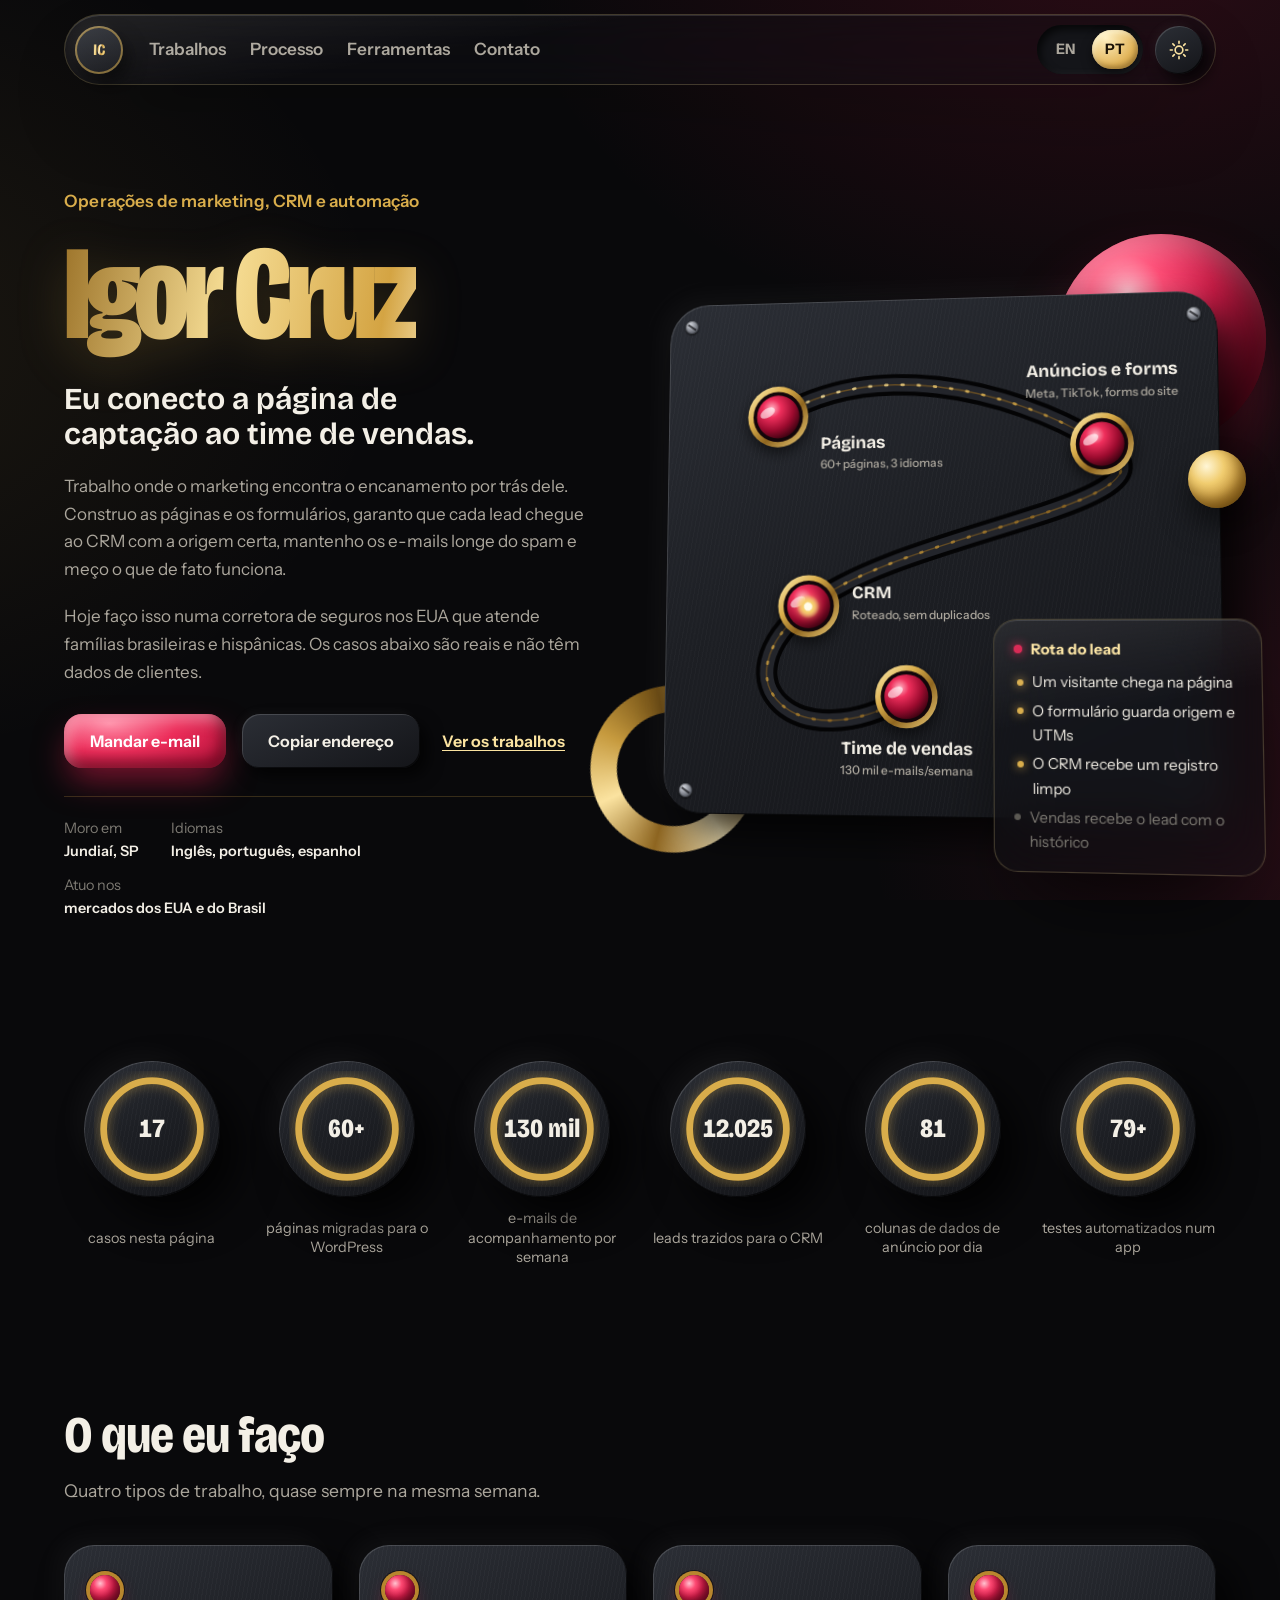
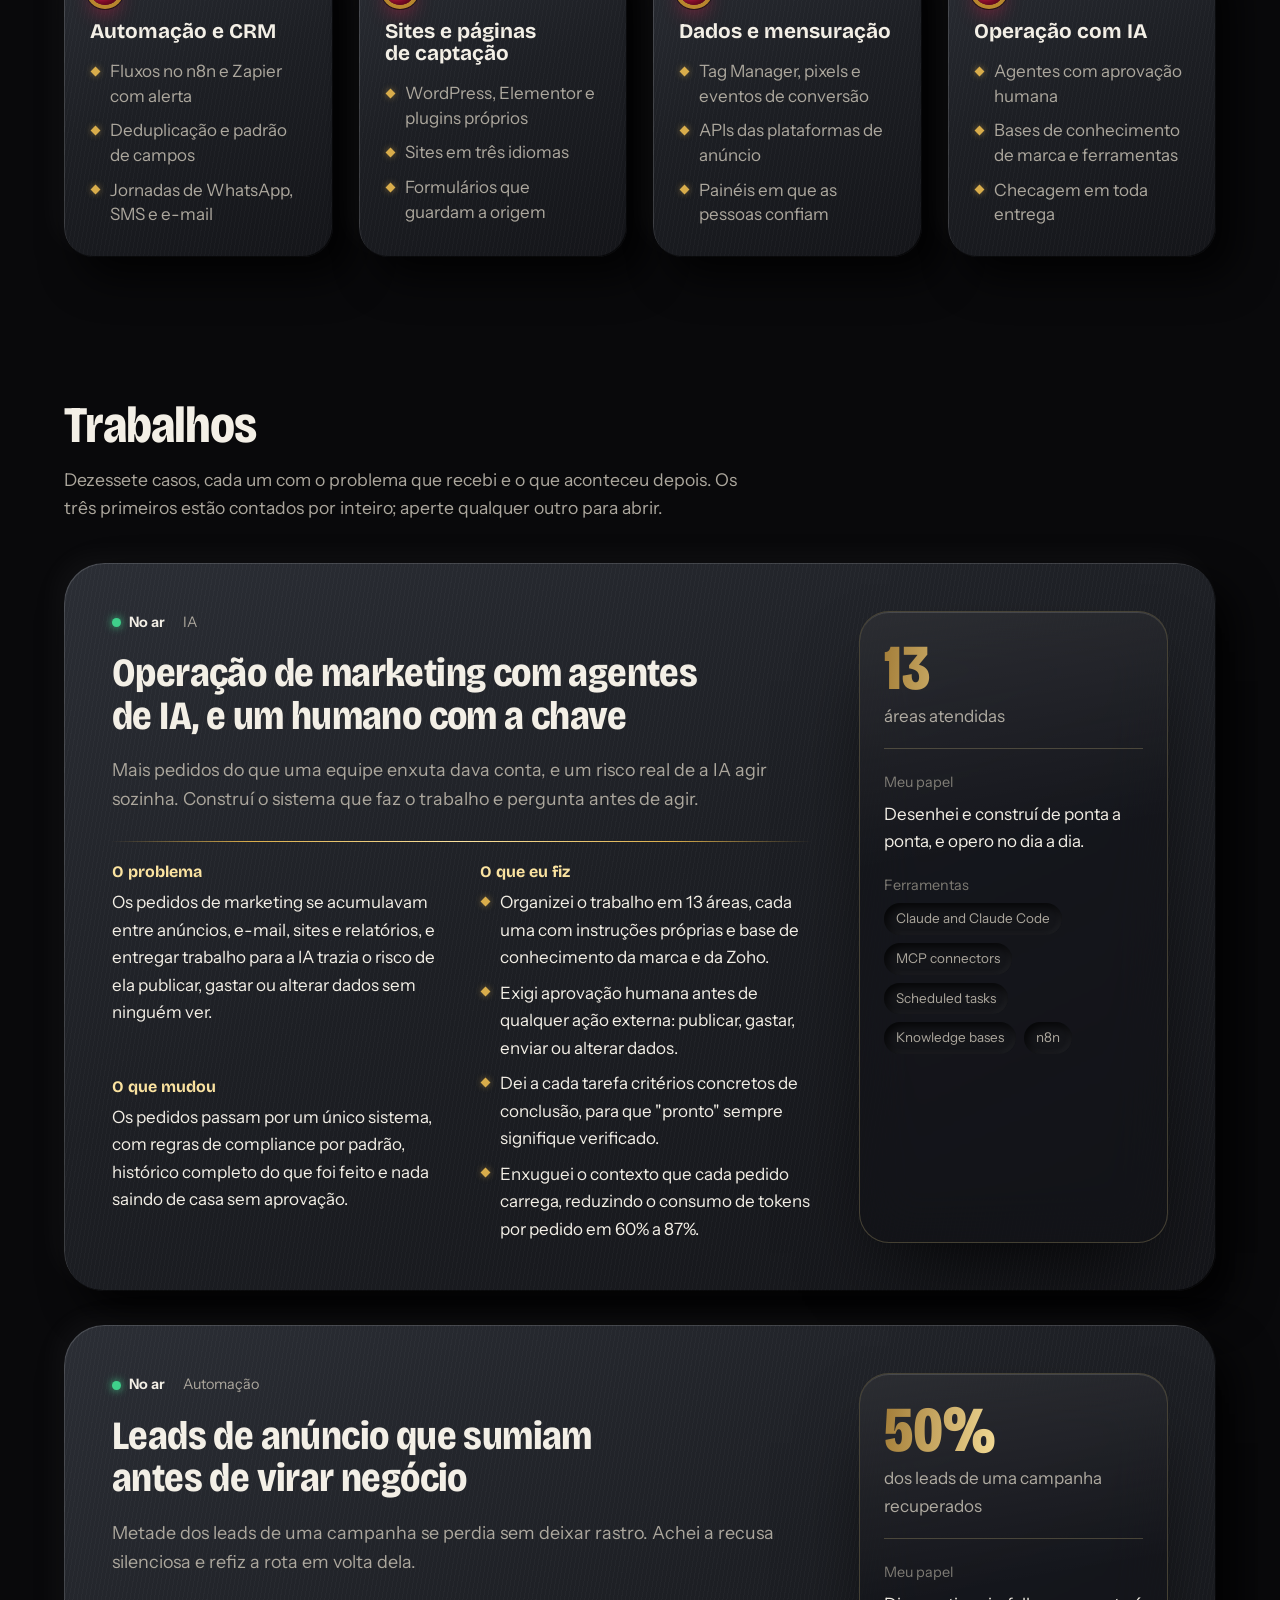
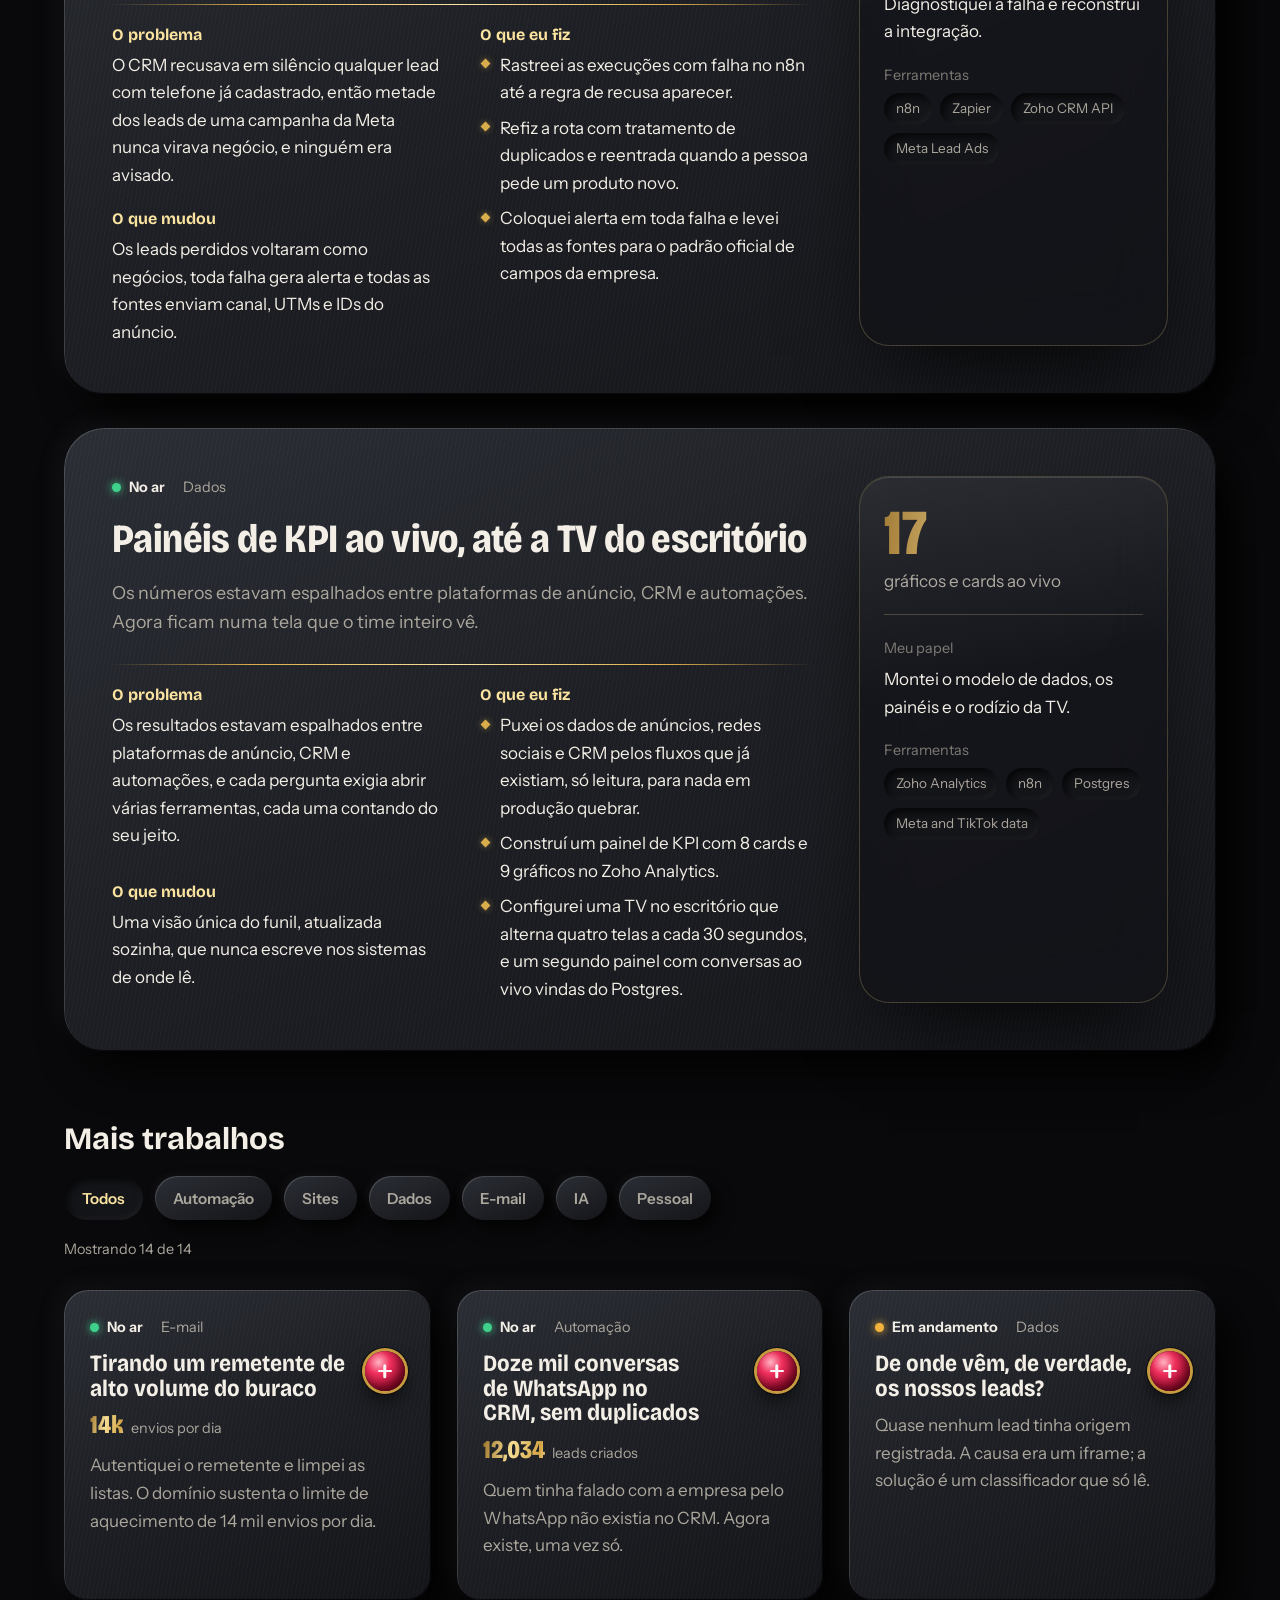
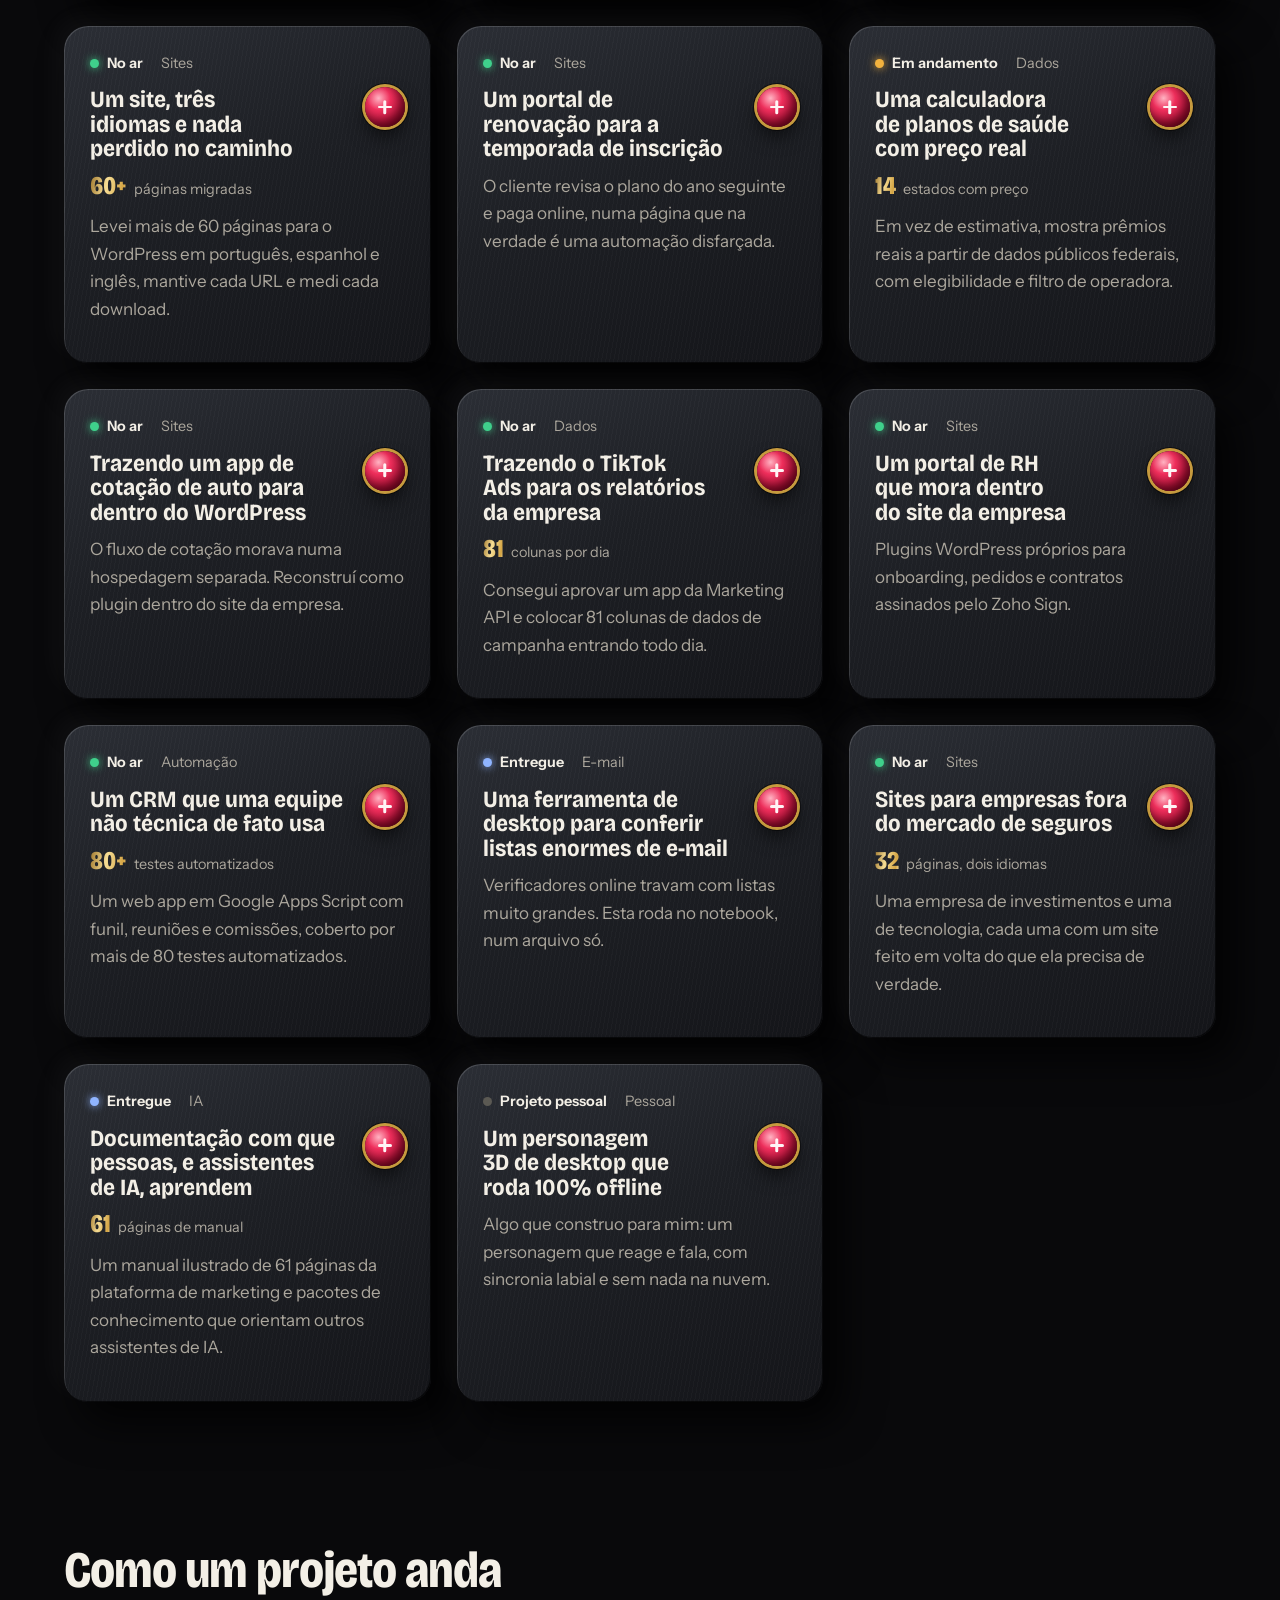
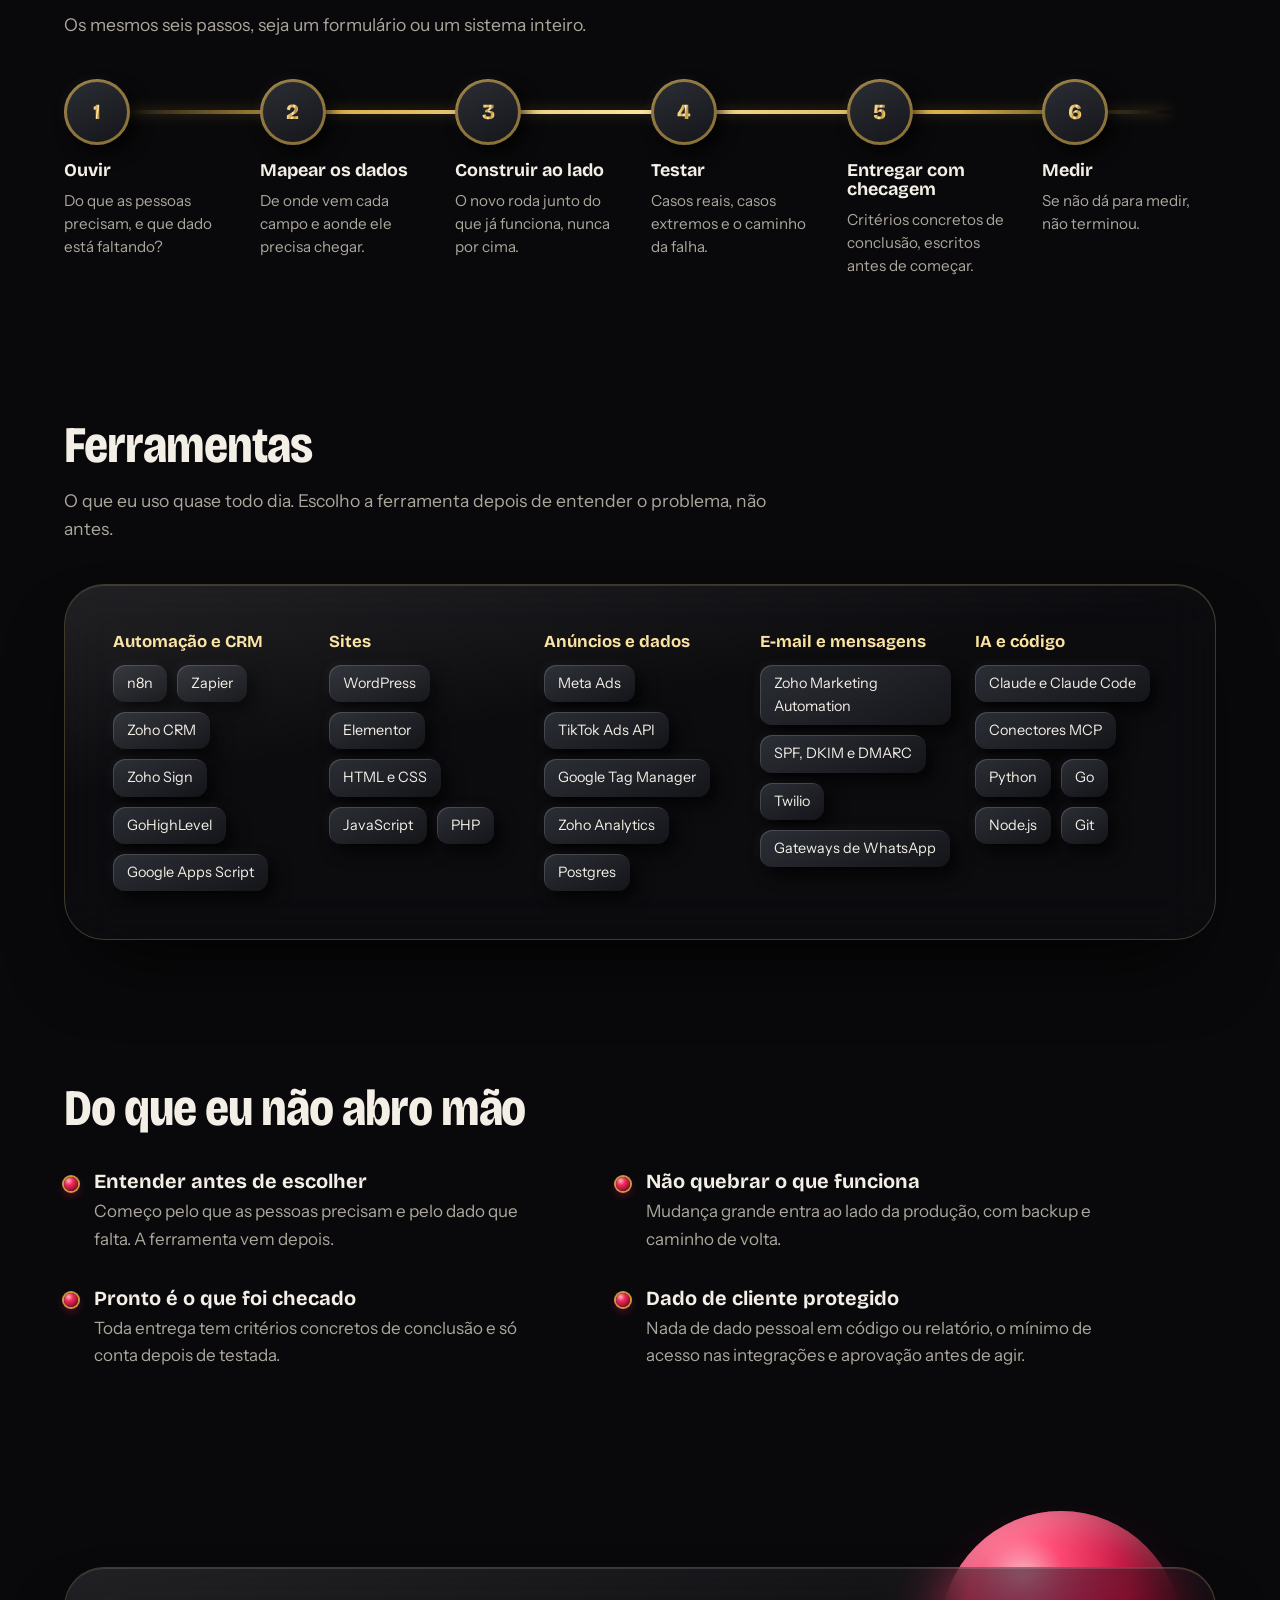
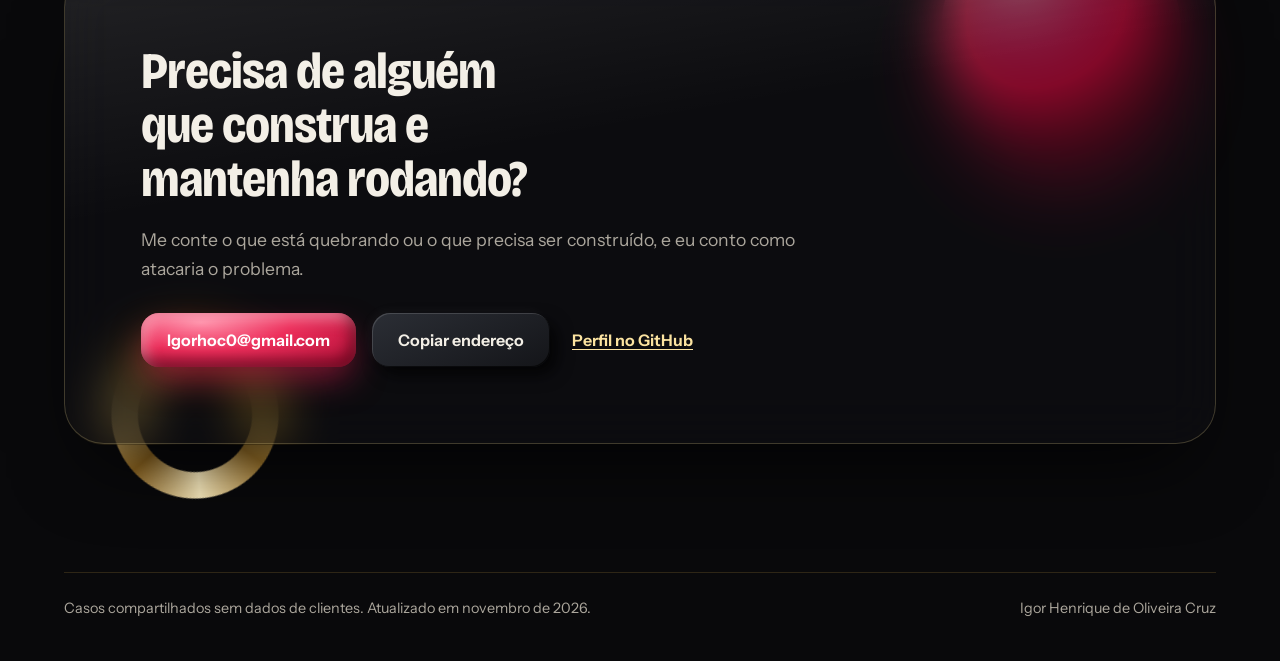
==== commit b401bc9b: "Obsidian, metal, ruby and gold redesign with 17 cases, console, gauges and process Co-Authored-By: C" ====
--- a/pt/index.html
+++ b/pt/index.html
@@ -3,29 +3,28 @@
 <head>
 <meta charset="utf-8">
 <meta name="viewport" content="width=device-width, initial-scale=1, viewport-fit=cover">
-<title>Igor Cruz, operações de marketing e automação</title>
-<meta name="description" content="Portfólio de Igor Henrique de Oliveira Cruz: CRM, automação, sites e IA aplicada para times de marketing.">
+<title>Igor Cruz, operações de marketing, CRM e automação</title>
+<meta name="description" content="Portfólio de Igor Henrique de Oliveira Cruz: 17 casos em CRM, automação, sites, dados e IA aplicada para times de marketing.">
 <link rel="canonical" href="https://igor-hoc-cruz.github.io/pt/">
 <link rel="alternate" hreflang="en" href="https://igor-hoc-cruz.github.io/">
 <link rel="alternate" hreflang="pt-BR" href="https://igor-hoc-cruz.github.io/pt/">
 <link rel="alternate" hreflang="x-default" href="https://igor-hoc-cruz.github.io/">
 <meta property="og:type" content="profile">
-<meta property="og:title" content="Igor Cruz, operações de marketing e automação">
-<meta property="og:description" content="Portfólio de Igor Henrique de Oliveira Cruz: CRM, automação, sites e IA aplicada para times de marketing.">
+<meta property="og:title" content="Igor Cruz, operações de marketing, CRM e automação">
+<meta property="og:description" content="Portfólio de Igor Henrique de Oliveira Cruz: 17 casos em CRM, automação, sites, dados e IA aplicada para times de marketing.">
 <meta property="og:url" content="https://igor-hoc-cruz.github.io/pt/">
 <meta property="og:locale" content="pt_BR">
-<meta name="theme-color" content="#e2e8e4" media="(prefers-color-scheme: light)">
-<meta name="theme-color" content="#262c29" media="(prefers-color-scheme: dark)">
+<meta name="theme-color" content="#09090b">
 <link rel="icon" href="../assets/favicon.svg" type="image/svg+xml">
 <link rel="preconnect" href="https://fonts.googleapis.com">
 <link rel="preconnect" href="https://fonts.gstatic.com" crossorigin>
-<link rel="stylesheet" href="https://fonts.googleapis.com/css2?family=Instrument+Sans:ital,wdth,wght@0,75..100,400..700;1,75..100,400&family=Bricolage+Grotesque:opsz,wdth,wght@12..96,75..100,400..800&display=swap">
+<link rel="stylesheet" href="https://fonts.googleapis.com/css2?family=Bricolage+Grotesque:opsz,wdth,wght@12..96,75..100,400..800&family=Instrument+Sans:ital,wdth,wght@0,75..100,400..700;1,75..100,400&display=swap">
 <link rel="stylesheet" href="../assets/site.css">
 <script>
   /* Applies the saved theme before first paint, so the page never flashes. */
   try {
     var saved = localStorage.getItem('theme');
-    if (saved === 'dark' || saved === 'light') document.documentElement.dataset.theme = saved;
+    if (saved === 'platinum') document.documentElement.dataset.theme = 'platinum';
   } catch (e) {}
 </script>
 <script src="../assets/site.js" defer></script>
@@ -34,276 +33,619 @@
 <a class="skip" href="#main">Pular para o conteúdo</a>
 <div class="page">
 <header class="top glass">
-  <a class="mark" href="./" aria-label="Igor Cruz">IC</a>
+  <a class="mark" href="./" aria-label="Igor Cruz"><span>IC</span></a>
   <nav class="top-links" aria-label="Seções">
     <a href="#work">Trabalhos</a>
+    <a href="#process">Processo</a>
     <a href="#toolbox">Ferramentas</a>
     <a href="#contact">Contato</a>
   </nav>
   <div class="top-controls">
-    <nav class="seg" aria-label="Idioma">
-      <a class="seg-btn" href="../" hreflang="en" lang="en" title="English">EN</a><a class="seg-btn" aria-current="page" href="./" lang="pt-BR">PT</a>
-    </nav>
-    <button class="switch theme-switch" type="button" aria-pressed="false" aria-label="Modo escuro"><svg class="icon icon-moon" viewBox="0 0 24 24" aria-hidden="true"><path d="M20 14.5A8 8 0 0 1 9.5 4a8 8 0 1 0 10.5 10.5Z"/></svg><svg class="icon icon-sun" viewBox="0 0 24 24" aria-hidden="true"><circle cx="12" cy="12" r="4.2"/><path d="M12 2.5v2.2M12 19.3v2.2M2.5 12h2.2M19.3 12h2.2M5.3 5.3l1.6 1.6M17.1 17.1l1.6 1.6M5.3 18.7l1.6-1.6M17.1 6.9l1.6-1.6"/></svg></button>
+    <nav class="seg" aria-label="Idioma"><a class="seg-btn" href="../" lang="en" hreflang="en">EN</a><a class="seg-btn" href="./" lang="pt-BR" hreflang="pt-BR" aria-current="page">PT</a></nav>
+    <button class="switch theme-switch" type="button" aria-pressed="false" aria-label="Tema claro"><svg class="icon icon-sun" viewBox="0 0 24 24" aria-hidden="true"><circle cx="12" cy="12" r="4.2"/><path d="M12 2.5v2.2M12 19.3v2.2M2.5 12h2.2M19.3 12h2.2M5.3 5.3l1.6 1.6M17.1 17.1l1.6 1.6M5.3 18.7l1.6-1.6M17.1 6.9l1.6-1.6"/></svg><svg class="icon icon-moon" viewBox="0 0 24 24" aria-hidden="true"><path d="M20 14.5A8 8 0 0 1 9.5 4a8 8 0 1 0 10.5 10.5Z"/></svg></button>
   </div>
 </header>
 <main id="main">
   <section class="hero" aria-labelledby="hero-name">
     <div class="hero-text">
-      <h1 id="hero-name">Igor Cruz</h1>
+      <p class="kicker">Operações de marketing, CRM e automação</p>
+      <h1 id="hero-name"><span class="gold-text">Igor Cruz</span></h1>
       <p class="hero-line">Eu conecto a página de captação ao time de vendas.</p>
       <p class="hero-intro">Trabalho onde o marketing encontra o encanamento por trás dele. Construo as páginas e os formulários, garanto que cada lead chegue ao CRM com a origem certa, mantenho os e-mails longe do spam e meço o que de fato funciona.</p>
-<p class="hero-intro">Hoje faço isso numa corretora de seguros nos EUA que atende famílias brasileiras e hispânicas. Os casos abaixo são reais e não têm dados de clientes.</p>
+      <p class="hero-intro">Hoje faço isso numa corretora de seguros nos EUA que atende famílias brasileiras e hispânicas. Os casos abaixo são reais e não têm dados de clientes.</p>
       <div class="actions">
-        <a class="btn btn-primary" href="mailto:Igorhoc0@gmail.com">Mandar e-mail</a>
-        <button class="btn copy-email" type="button" data-email="Igorhoc0@gmail.com" data-done="Copiado">Copiar endereço</button>
+        <a class="btn btn-ruby" href="mailto:Igorhoc0@gmail.com">Mandar e-mail</a>
+        <button class="btn btn-metal copy-email" type="button" data-email="Igorhoc0@gmail.com" data-done="Copiado">Copiar endereço</button>
         <a class="btn btn-quiet" href="#work">Ver os trabalhos</a>
       </div>
-      <p class="hero-facts">Moro em Jundiaí, SP. Inglês fluente, português nativo, espanhol de trabalho.</p>
-    </div>
-    <div class="stage">
-      <span class="clay-shape clay-orb" aria-hidden="true"></span>
-      <span class="clay-shape clay-pill" aria-hidden="true"></span>
-      <span class="clay-shape clay-dot" aria-hidden="true"></span>
-      <figure class="board glass">
-        <div class="board-track">
-          <div class="groove" aria-hidden="true"><span class="lead"></span></div>
-          <ol class="nodes">
-        <li class="node" style="--i:0">
-          <span class="knob" aria-hidden="true"><span class="led"></span></span>
-          <span class="node-text"><strong>Páginas</strong><span>60+ páginas em 3 idiomas</span></span>
-        </li>
-        <li class="node" style="--i:1">
-          <span class="knob" aria-hidden="true"><span class="led"></span></span>
-          <span class="node-text"><strong>Anúncios e formulários</strong><span>Meta, TikTok e formulários do site</span></span>
-        </li>
-        <li class="node" style="--i:2">
-          <span class="knob" aria-hidden="true"><span class="led"></span></span>
-          <span class="node-text"><strong>CRM</strong><span>Roteado, sem duplicados, com alerta</span></span>
-        </li>
-        <li class="node" style="--i:3">
-          <span class="knob" aria-hidden="true"><span class="led"></span></span>
-          <span class="node-text"><strong>Time de vendas</strong><span>130 mil e-mails de acompanhamento por semana</span></span>
-        </li>
-          </ol>
-        </div>
-        <figcaption>O caminho de um lead pelo trabalho que eu faço</figcaption>
+      <dl class="facts"><div><dt>Moro em</dt><dd>Jundiaí, SP</dd></div><div><dt>Idiomas</dt><dd>Inglês, português, espanhol</dd></div><div><dt>Atuo nos</dt><dd>mercados dos EUA e do Brasil</dd></div></dl>
+    </div>
+
+    <div class="stage stage-hero">
+      <span class="obj obj-ruby" aria-hidden="true"></span>
+      <span class="obj obj-ring" aria-hidden="true"></span>
+      <span class="obj obj-bead" aria-hidden="true"></span>
+      <figure class="console metal">
+        <span class="screw s1" aria-hidden="true"></span><span class="screw s2" aria-hidden="true"></span>
+        <span class="screw s3" aria-hidden="true"></span><span class="screw s4" aria-hidden="true"></span>
+        <svg class="console-svg" viewBox="0 0 540 500" role="img" aria-labelledby="console-title">
+      <title id="console-title">O caminho de um lead pelo trabalho que eu faço</title>
+      <defs>
+        <radialGradient id="ruby" cx="35%" cy="30%" r="75%">
+          <stop offset="0" stop-color="#ffb3c2"/>
+          <stop offset="0.28" stop-color="#ef2f5c"/>
+          <stop offset="0.68" stop-color="#9c0b2f"/>
+          <stop offset="1" stop-color="#3d0211"/>
+        </radialGradient>
+        <linearGradient id="gold" x1="0" y1="0" x2="1" y2="1">
+          <stop offset="0" stop-color="#fff0b8"/>
+          <stop offset="0.35" stop-color="#d9ad4b"/>
+          <stop offset="0.6" stop-color="#8f6620"/>
+          <stop offset="1" stop-color="#f3d27c"/>
+        </linearGradient>
+        <radialGradient id="pulse" cx="50%" cy="50%" r="50%">
+          <stop offset="0" stop-color="#fff8dc"/>
+          <stop offset="0.45" stop-color="#f6cf6a"/>
+          <stop offset="1" stop-color="#f6cf6a" stop-opacity="0"/>
+        </radialGradient>
+        <filter id="glow" x="-50%" y="-50%" width="200%" height="200%">
+          <feGaussianBlur stdDeviation="4" result="b"/>
+          <feMerge><feMergeNode in="b"/><feMergeNode in="SourceGraphic"/></feMerge>
+        </filter>
+      </defs>
+
+      <!-- Machined channel: dark cut, inner bevel, faint gold inlay -->
+      <path class="ch-cut" d="M92 96 C196 34 344 66 448 132 C552 198 236 222 128 306 C20 390 120 474 236 404"/>
+      <path class="ch-bevel" d="M92 96 C196 34 344 66 448 132 C552 198 236 222 128 306 C20 390 120 474 236 404"/>
+      <path class="ch-inlay" d="M92 96 C196 34 344 66 448 132 C552 198 236 222 128 306 C20 390 120 474 236 404"/>
+      <path class="ch-flow" id="route" d="M92 96 C196 34 344 66 448 132 C552 198 236 222 128 306 C20 390 120 474 236 404"/>
+      
+      <g class="gem" data-i="0" transform="translate(92 96)">
+        <circle class="gem-bezel" r="34"/>
+        <circle class="gem-seat" r="28"/>
+        <circle class="gem-stone" r="24"/>
+        <ellipse class="gem-shine" cx="-8" cy="-10" rx="9" ry="5" transform="rotate(-30)"/>
+        <circle class="gem-glow" r="24"/>
+      </g>
+      <text class="gem-label" x="140" y="132" text-anchor="start">Páginas</text>
+      <text class="gem-note" x="140" y="154" text-anchor="start">60+ páginas, 3 idiomas</text>
+      <g class="gem" data-i="1" transform="translate(448 132)">
+        <circle class="gem-bezel" r="34"/>
+        <circle class="gem-seat" r="28"/>
+        <circle class="gem-stone" r="24"/>
+        <ellipse class="gem-shine" cx="-8" cy="-10" rx="9" ry="5" transform="rotate(-30)"/>
+        <circle class="gem-glow" r="24"/>
+      </g>
+      <text class="gem-label" x="448" y="58" text-anchor="middle">Anúncios e forms</text>
+      <text class="gem-note" x="448" y="80" text-anchor="middle">Meta, TikTok, forms do site</text>
+      <g class="gem" data-i="2" transform="translate(128 306)">
+        <circle class="gem-bezel" r="34"/>
+        <circle class="gem-seat" r="28"/>
+        <circle class="gem-stone" r="24"/>
+        <ellipse class="gem-shine" cx="-8" cy="-10" rx="9" ry="5" transform="rotate(-30)"/>
+        <circle class="gem-glow" r="24"/>
+      </g>
+      <text class="gem-label" x="176" y="298" text-anchor="start">CRM</text>
+      <text class="gem-note" x="176" y="320" text-anchor="start">Roteado, sem duplicados</text>
+      <g class="gem" data-i="3" transform="translate(236 404)">
+        <circle class="gem-bezel" r="34"/>
+        <circle class="gem-seat" r="28"/>
+        <circle class="gem-stone" r="24"/>
+        <ellipse class="gem-shine" cx="-8" cy="-10" rx="9" ry="5" transform="rotate(-30)"/>
+        <circle class="gem-glow" r="24"/>
+      </g>
+      <text class="gem-label" x="236" y="466" text-anchor="middle">Time de vendas</text>
+      <text class="gem-note" x="236" y="488" text-anchor="middle">130 mil e-mails/semana</text>
+
+      <!-- The lead: a gold pulse with a short comet tail -->
+      <g class="pulse" filter="url(#glow)">
+        <circle r="13" fill="url(#pulse)"/>
+        <circle r="4.5" fill="#fffbe8"/>
+        <animateMotion id="pulse-motion" dur="5.2s" repeatCount="indefinite" rotate="auto" calcMode="linear" keyPoints="0;0.31;0.65;1;1" keyTimes="0;0.28;0.56;0.84;1">
+          <mpath href="#route"/>
+        </animateMotion>
+      </g>
+    </svg>
+        <ol class="sr-only"><li>Páginas: 60+ páginas, 3 idiomas</li><li>Anúncios e forms: Meta, TikTok, forms do site</li><li>CRM: Roteado, sem duplicados</li><li>Time de vendas: 130 mil e-mails/semana</li></ol>
+        <div class="hud glass" aria-hidden="true">
+          <p class="hud-title"><span class="hud-dot"></span>Rota do lead</p>
+          <ol class="hud-steps"><li data-i="0">Um visitante chega na página</li><li data-i="1">O formulário guarda origem e UTMs</li><li data-i="2">O CRM recebe um registro limpo</li><li data-i="3">Vendas recebe o lead com o histórico</li></ol>
+        </div>
       </figure>
     </div>
+  </section>
+  <section class="gauges" aria-labelledby="gauges-title">
+    <h2 id="gauges-title" class="sr-only">O trabalho em números</h2>
+    <ul class="gauge-row">
+      <li class="gauge">
+        <span class="dial metal" aria-hidden="true">
+          <svg viewBox="0 0 120 120"><circle class="dial-track" cx="60" cy="60" r="50"/><circle class="dial-arc" cx="60" cy="60" r="50"/></svg>
+        </span>
+        <strong class="gauge-value" data-value="17">17</strong>
+        <span class="gauge-label">casos nesta página</span>
+      </li>
+      <li class="gauge">
+        <span class="dial metal" aria-hidden="true">
+          <svg viewBox="0 0 120 120"><circle class="dial-track" cx="60" cy="60" r="50"/><circle class="dial-arc" cx="60" cy="60" r="50"/></svg>
+        </span>
+        <strong class="gauge-value" data-value="60+">60+</strong>
+        <span class="gauge-label">páginas migradas para o WordPress</span>
+      </li>
+      <li class="gauge">
+        <span class="dial metal" aria-hidden="true">
+          <svg viewBox="0 0 120 120"><circle class="dial-track" cx="60" cy="60" r="50"/><circle class="dial-arc" cx="60" cy="60" r="50"/></svg>
+        </span>
+        <strong class="gauge-value" data-value="130 mil">130 mil</strong>
+        <span class="gauge-label">e-mails de acompanhamento por semana</span>
+      </li>
+      <li class="gauge">
+        <span class="dial metal" aria-hidden="true">
+          <svg viewBox="0 0 120 120"><circle class="dial-track" cx="60" cy="60" r="50"/><circle class="dial-arc" cx="60" cy="60" r="50"/></svg>
+        </span>
+        <strong class="gauge-value" data-value="12.034">12.034</strong>
+        <span class="gauge-label">leads trazidos para o CRM</span>
+      </li>
+      <li class="gauge">
+        <span class="dial metal" aria-hidden="true">
+          <svg viewBox="0 0 120 120"><circle class="dial-track" cx="60" cy="60" r="50"/><circle class="dial-arc" cx="60" cy="60" r="50"/></svg>
+        </span>
+        <strong class="gauge-value" data-value="81">81</strong>
+        <span class="gauge-label">colunas de dados de anúncio por dia</span>
+      </li>
+      <li class="gauge">
+        <span class="dial metal" aria-hidden="true">
+          <svg viewBox="0 0 120 120"><circle class="dial-track" cx="60" cy="60" r="50"/><circle class="dial-arc" cx="60" cy="60" r="50"/></svg>
+        </span>
+        <strong class="gauge-value" data-value="80+">80+</strong>
+        <span class="gauge-label">testes automatizados num app</span>
+      </li>
+    </ul>
+  </section>
+  <section class="capabilities" aria-labelledby="cap-title">
+    <div class="section-head">
+      <h2 id="cap-title">O que eu faço</h2>
+      <p>Quatro tipos de trabalho, quase sempre na mesma semana.</p>
+    </div>
+    <ul class="modules">
+      <li class="module metal spot">
+        <span class="module-gem" aria-hidden="true"></span>
+        <h3>Automação e CRM</h3>
+        <ul><li>Fluxos no n8n e Zapier com alerta</li><li>Deduplicação e padrão de campos</li><li>Jornadas de WhatsApp, SMS e e-mail</li></ul>
+      </li>
+      <li class="module metal spot">
+        <span class="module-gem" aria-hidden="true"></span>
+        <h3>Sites e páginas de captação</h3>
+        <ul><li>WordPress, Elementor e plugins próprios</li><li>Sites em três idiomas</li><li>Formulários que guardam a origem</li></ul>
+      </li>
+      <li class="module metal spot">
+        <span class="module-gem" aria-hidden="true"></span>
+        <h3>Dados e mensuração</h3>
+        <ul><li>Tag Manager, pixels e eventos de conversão</li><li>APIs das plataformas de anúncio</li><li>Painéis em que as pessoas confiam</li></ul>
+      </li>
+      <li class="module metal spot">
+        <span class="module-gem" aria-hidden="true"></span>
+        <h3>Operação com IA</h3>
+        <ul><li>Agentes com aprovação humana</li><li>Bases de conhecimento de marca e ferramentas</li><li>Checagem em toda entrega</li></ul>
+      </li>
+    </ul>
   </section>
   <section class="work" id="work" aria-labelledby="work-title">
     <div class="section-head">
       <h2 id="work-title">Trabalhos</h2>
-      <p>Nove casos, cada um com o problema que recebi e o que aconteceu depois. Aperte um caso para abrir.</p>
-    </div>
+      <p>Dezessete casos, cada um com o problema que recebi e o que aconteceu depois. Os três primeiros estão contados por inteiro; aperte qualquer outro para abrir.</p>
+    </div>
+    <div class="features" aria-label="Em detalhe">
+    <article class="feature metal spot" id="case-ai-agents" data-tag="ai">
+      <div class="feature-main">
+        <div class="case-meta"><span class="status" data-status="live"><span class="led" aria-hidden="true"></span>No ar</span><span class="case-tag">IA</span></div>
+        <h3 class="feature-title">Operação de marketing com agentes de IA, e um humano com a chave</h3>
+        <p class="feature-summary">Mais pedidos do que uma equipe enxuta dava conta, e um risco real de a IA agir sozinha. Construí o sistema que faz o trabalho e pergunta antes de agir.</p>
+        <div class="feature-story">
+          <section><h4>O problema</h4><p>Os pedidos de marketing se acumulavam entre anúncios, e-mail, sites e relatórios, e entregar trabalho para a IA trazia o risco de ela publicar, gastar ou alterar dados sem ninguém ver.</p></section>
+          <section><h4>O que eu fiz</h4><ul class="did"><li>Organizei o trabalho em 13 áreas, cada uma com instruções próprias e base de conhecimento da marca e da Zoho.</li><li>Exigi aprovação humana antes de qualquer ação externa: publicar, gastar, enviar ou alterar dados.</li><li>Dei a cada tarefa critérios concretos de conclusão, para que &quot;pronto&quot; sempre signifique verificado.</li><li>Enxuguei o contexto que cada pedido carrega, reduzindo o consumo de tokens por pedido em 60% a 87%.</li></ul></section>
+          <section><h4>O que mudou</h4><p>Os pedidos passam por um único sistema, com regras de compliance por padrão, histórico completo do que foi feito e nada saindo de casa sem aprovação.</p></section>
+        </div>
+      </div>
+      <aside class="spec glass">
+        <p class="spec-metric"><strong class="gold-text">13</strong><span>áreas atendidas</span></p>
+        <dl>
+          <div><dt>Meu papel</dt><dd>Desenhei e construí de ponta a ponta, e opero no dia a dia.</dd></div>
+          <div><dt>Ferramentas</dt><dd><ul class="chips"><li>Claude and Claude Code</li><li>MCP connectors</li><li>Scheduled tasks</li><li>Knowledge bases</li><li>n8n</li></ul></dd></div>
+        </dl>
+      </aside>
+    </article>
+    <article class="feature metal spot" id="case-lost-leads" data-tag="automation">
+      <div class="feature-main">
+        <div class="case-meta"><span class="status" data-status="live"><span class="led" aria-hidden="true"></span>No ar</span><span class="case-tag">Automação</span></div>
+        <h3 class="feature-title">Leads de anúncio que sumiam antes de virar negócio</h3>
+        <p class="feature-summary">Metade dos leads de uma campanha se perdia sem deixar rastro. Achei a recusa silenciosa e refiz a rota em volta dela.</p>
+        <div class="feature-story">
+          <section><h4>O problema</h4><p>O CRM recusava em silêncio qualquer lead com telefone já cadastrado, então metade dos leads de uma campanha da Meta nunca virava negócio, e ninguém era avisado.</p></section>
+          <section><h4>O que eu fiz</h4><ul class="did"><li>Rastreei as execuções com falha no n8n até a regra de recusa aparecer.</li><li>Refiz a rota com tratamento de duplicados e reentrada quando a pessoa pede um produto novo.</li><li>Coloquei alerta em toda falha e levei todas as fontes para o padrão oficial de campos da empresa.</li></ul></section>
+          <section><h4>O que mudou</h4><p>Os leads perdidos voltaram como negócios, toda falha gera alerta e todas as fontes enviam canal, UTMs e IDs do anúncio.</p></section>
+        </div>
+      </div>
+      <aside class="spec glass">
+        <p class="spec-metric"><strong class="gold-text">50%</strong><span>dos leads de uma campanha recuperados</span></p>
+        <dl>
+          <div><dt>Meu papel</dt><dd>Diagnostiquei a falha e reconstruí a integração.</dd></div>
+          <div><dt>Ferramentas</dt><dd><ul class="chips"><li>n8n</li><li>Zapier</li><li>Zoho CRM API</li><li>Meta Lead Ads</li></ul></dd></div>
+        </dl>
+      </aside>
+    </article>
+    <article class="feature metal spot" id="case-kpi-dashboards" data-tag="data">
+      <div class="feature-main">
+        <div class="case-meta"><span class="status" data-status="live"><span class="led" aria-hidden="true"></span>No ar</span><span class="case-tag">Dados</span></div>
+        <h3 class="feature-title">Painéis de KPI ao vivo, até a TV do escritório</h3>
+        <p class="feature-summary">Os números estavam espalhados entre plataformas de anúncio, CRM e automações. Agora ficam numa tela que o time inteiro vê.</p>
+        <div class="feature-story">
+          <section><h4>O problema</h4><p>Os resultados estavam espalhados entre plataformas de anúncio, CRM e automações, e cada pergunta exigia abrir várias ferramentas, cada uma contando do seu jeito.</p></section>
+          <section><h4>O que eu fiz</h4><ul class="did"><li>Puxei os dados de anúncios, redes sociais e CRM pelos fluxos que já existiam, só leitura, para nada em produção quebrar.</li><li>Construí um painel de KPI com 8 cards e 9 gráficos no Zoho Analytics.</li><li>Configurei uma TV no escritório que alterna quatro telas a cada 30 segundos, e um segundo painel com conversas ao vivo vindas do Postgres.</li></ul></section>
+          <section><h4>O que mudou</h4><p>Uma visão única do funil, atualizada sozinha, que nunca escreve nos sistemas de onde lê.</p></section>
+        </div>
+      </div>
+      <aside class="spec glass">
+        <p class="spec-metric"><strong class="gold-text">17</strong><span>gráficos e cards ao vivo</span></p>
+        <dl>
+          <div><dt>Meu papel</dt><dd>Montei o modelo de dados, os painéis e o rodízio da TV.</dd></div>
+          <div><dt>Ferramentas</dt><dd><ul class="chips"><li>Zoho Analytics</li><li>n8n</li><li>Postgres</li><li>Meta and TikTok data</li></ul></dd></div>
+        </dl>
+      </aside>
+    </article>
+    </div>
+
+    <h3 class="more-title">Mais trabalhos</h3>
     <div class="filters" role="group" aria-label="Filtrar os casos">
-        <button class="chip-switch" type="button" data-filter="all" aria-pressed="true">Todos</button>
-        <button class="chip-switch" type="button" data-filter="automation" aria-pressed="false">Automação</button>
-        <button class="chip-switch" type="button" data-filter="web" aria-pressed="false">Sites</button>
-        <button class="chip-switch" type="button" data-filter="data" aria-pressed="false">Dados</button>
-        <button class="chip-switch" type="button" data-filter="email" aria-pressed="false">E-mail</button>
-        <button class="chip-switch" type="button" data-filter="ai" aria-pressed="false">IA</button>
-        <button class="chip-switch" type="button" data-filter="personal" aria-pressed="false">Pessoal</button>
+      <button class="chip-switch" type="button" data-filter="all" aria-pressed="true">Todos</button>
+      <button class="chip-switch" type="button" data-filter="automation" aria-pressed="false">Automação</button>
+      <button class="chip-switch" type="button" data-filter="web" aria-pressed="false">Sites</button>
+      <button class="chip-switch" type="button" data-filter="data" aria-pressed="false">Dados</button>
+      <button class="chip-switch" type="button" data-filter="email" aria-pressed="false">E-mail</button>
+      <button class="chip-switch" type="button" data-filter="ai" aria-pressed="false">IA</button>
+      <button class="chip-switch" type="button" data-filter="personal" aria-pressed="false">Pessoal</button>
     </div>
     <p class="showing" aria-live="polite" data-template="Mostrando {n} de {total}"></p>
     <div class="cases">
-    <article class="case case-wide" id="case-deliverability" data-tag="email">
-      <div class="case-meta">
-        <span class="status" data-status="live"><span class="led" aria-hidden="true"></span>No ar</span>
-        <span class="case-tag">E-mail</span>
-      </div>
+    <article class="case metal spot" id="case-deliverability" data-tag="email">
+      <div class="case-meta"><span class="status" data-status="live"><span class="led" aria-hidden="true"></span>No ar</span><span class="case-tag">E-mail</span></div>
       <h3 class="case-title">
         <button class="case-toggle" type="button" aria-expanded="true" aria-controls="case-deliverability-body" data-open="Abrir caso" data-close="Fechar caso">
           <span class="case-title-text">Tirando um remetente de alto volume do buraco</span>
           <span class="case-knob" aria-hidden="true"></span>
         </button>
       </h3>
-      <p class="case-summary">Autentiquei o remetente e limpei as listas. O domínio hoje sustenta o limite de aquecimento de 14 mil envios por dia.</p>
+      <p class="case-metric"><strong class="gold-text">14k</strong> envios por dia</p>
+      <p class="case-summary">Autentiquei o remetente e limpei as listas. O domínio sustenta o limite de aquecimento de 14 mil envios por dia.</p>
       <div class="case-body" id="case-deliverability-body">
-        <ol class="steps">
-            <li><h4>O problema</h4><p>Muito e-mail saindo, taxa de rejeição alta e um domínio com dois registros DMARC que se anulavam.</p></li>
-            <li><h4>O que eu fiz</h4><p>Fiz backup do DNS, unifiquei o DMARC, criei o caminho de retorno personalizado e suprimi milhares de endereços inválidos e domínios problemáticos.</p></li>
-            <li><h4>O que mudou</h4><p>O remetente passa nas checagens de SPF, DKIM, DMARC e caminho de retorno, e o aquecimento segue estável em 14 mil envios por dia.</p></li>
-        </ol>
-        <ul class="tools" aria-label="Ferramentas usadas"><li>GoHighLevel</li><li>Zoho Marketing Automation</li><li>Cloudflare DNS</li><li>SPF, DKIM and DMARC</li></ul>
-      </div>
-    </article>
-    <article class="case" id="case-lost-leads" data-tag="automation">
-      <div class="case-meta">
-        <span class="status" data-status="live"><span class="led" aria-hidden="true"></span>No ar</span>
-        <span class="case-tag">Automação</span>
-      </div>
-      <h3 class="case-title">
-        <button class="case-toggle" type="button" aria-expanded="true" aria-controls="case-lost-leads-body" data-open="Abrir caso" data-close="Fechar caso">
-          <span class="case-title-text">Leads de anúncio que sumiam antes de virar negócio</span>
-          <span class="case-knob" aria-hidden="true"></span>
-        </button>
-      </h3>
-      <p class="case-summary">Metade dos leads de uma campanha se perdia sem deixar rastro. Descobri o motivo e refiz a rota.</p>
-      <div class="case-body" id="case-lost-leads-body">
-        <ol class="steps">
-            <li><h4>O problema</h4><p>O CRM recusava, sem aviso, quem já tinha o telefone cadastrado, e metade dos leads de uma campanha da Meta nunca virava oportunidade.</p></li>
-            <li><h4>O que eu fiz</h4><p>Rastreei as execuções no n8n e refiz a rota com tratamento de duplicados, reentrada pelo produto novo, alertas e o padrão oficial de campos da empresa.</p></li>
-            <li><h4>O que mudou</h4><p>Os leads perdidos voltaram como negócios, toda falha gera alerta e todas as fontes enviam canal, UTMs e IDs do anúncio.</p></li>
-        </ol>
-        <ul class="tools" aria-label="Ferramentas usadas"><li>n8n</li><li>Zapier</li><li>Zoho CRM API</li><li>Meta Lead Ads</li></ul>
-      </div>
-    </article>
-    <article class="case" id="case-lead-source" data-tag="data">
-      <div class="case-meta">
-        <span class="status" data-status="progress"><span class="led" aria-hidden="true"></span>Em andamento</span>
-        <span class="case-tag">Dados</span>
-      </div>
+        <div class="case-body-inner">
+          <div class="story">
+            <section><h4>O problema</h4><p>Muito e-mail saindo, taxa de rejeição alta e um domínio com dois registros DMARC que se anulavam.</p></section>
+            <section><h4>O que eu fiz</h4><ul class="did"><li>Fiz backup do DNS e unifiquei os registros DMARC duplicados.</li><li>Criei o caminho de retorno personalizado.</li><li>Suprimi milhares de endereços inválidos e domínios problemáticos.</li></ul></section>
+            <section><h4>O que mudou</h4><p>O remetente passa nas checagens de SPF, DKIM, DMARC e caminho de retorno, e o aquecimento segue estável em 14 mil envios por dia.</p></section>
+          </div>
+          <ul class="chips" aria-label="Ferramentas"><li>GoHighLevel</li><li>Zoho Marketing Automation</li><li>Cloudflare DNS</li><li>SPF, DKIM and DMARC</li></ul>
+        </div>
+      </div>
+    </article>
+    <article class="case metal spot" id="case-whatsapp-import" data-tag="automation">
+      <div class="case-meta"><span class="status" data-status="live"><span class="led" aria-hidden="true"></span>No ar</span><span class="case-tag">Automação</span></div>
+      <h3 class="case-title">
+        <button class="case-toggle" type="button" aria-expanded="true" aria-controls="case-whatsapp-import-body" data-open="Abrir caso" data-close="Fechar caso">
+          <span class="case-title-text">Doze mil conversas de WhatsApp no CRM, sem duplicados</span>
+          <span class="case-knob" aria-hidden="true"></span>
+        </button>
+      </h3>
+      <p class="case-metric"><strong class="gold-text">12,034</strong> leads criados</p>
+      <p class="case-summary">Quem tinha falado com a empresa pelo WhatsApp não existia no CRM. Agora existe, uma vez só.</p>
+      <div class="case-body" id="case-whatsapp-import-body">
+        <div class="case-body-inner">
+          <div class="story">
+            <section><h4>O problema</h4><p>Milhares de contatos viviam só dentro do WhatsApp, e o time comercial não conseguia acompanhar nem medir.</p></section>
+            <section><h4>O que eu fiz</h4><ul class="did"><li>Construí um fluxo no n8n que lê os contatos do gateway de WhatsApp e confere cada número no CRM antes.</li><li>Criei os leads novos com idioma e uma tag de lote, para a importação ser sempre rastreável.</li><li>Rodei português e espanhol separados e depois desliguei o fluxo.</li></ul></section>
+            <section><h4>O que mudou</h4><p>12.034 leads criados (8.984 em português e 3.050 em espanhol) e 471 contatos existentes preservados.</p></section>
+          </div>
+          <ul class="chips" aria-label="Ferramentas"><li>n8n</li><li>WhatsApp gateway (WAHA)</li><li>Zoho CRM API</li></ul>
+        </div>
+      </div>
+    </article>
+    <article class="case metal spot" id="case-lead-source" data-tag="data">
+      <div class="case-meta"><span class="status" data-status="progress"><span class="led" aria-hidden="true"></span>Em andamento</span><span class="case-tag">Dados</span></div>
       <h3 class="case-title">
         <button class="case-toggle" type="button" aria-expanded="true" aria-controls="case-lead-source-body" data-open="Abrir caso" data-close="Fechar caso">
           <span class="case-title-text">De onde vêm, de verdade, os nossos leads?</span>
           <span class="case-knob" aria-hidden="true"></span>
         </button>
       </h3>
+      
       <p class="case-summary">Quase nenhum lead tinha origem registrada. A causa era um iframe; a solução é um classificador que só lê.</p>
       <div class="case-body" id="case-lead-source-body">
-        <ol class="steps">
-            <li><h4>O problema</h4><p>Os leads chegavam ao CRM sem origem, e ninguém sabia quanto custava um lead ou um cliente em cada canal.</p></li>
-            <li><h4>O que eu fiz</h4><p>Achei a causa: o formulário de cotação roda dentro de um iframe que não enxerga as UTMs da página. Desenhei um fluxo separado, só de leitura, que classifica o canal de cada lead.</p></li>
-            <li><h4>O que mudou</h4><p>Lógica de classificação pronta e testada, gravando no Zoho Analytics, sem mexer em nenhum fluxo de produção.</p></li>
-        </ol>
-        <ul class="tools" aria-label="Ferramentas usadas"><li>n8n API</li><li>JavaScript</li><li>Zoho Analytics</li><li>Automated tests</li></ul>
-      </div>
-    </article>
-    <article class="case" id="case-trilingual-site" data-tag="web">
-      <div class="case-meta">
-        <span class="status" data-status="live"><span class="led" aria-hidden="true"></span>No ar</span>
-        <span class="case-tag">Sites</span>
-      </div>
+        <div class="case-body-inner">
+          <div class="story">
+            <section><h4>O problema</h4><p>Os leads chegavam ao CRM sem origem, e ninguém sabia quanto custava um lead ou um cliente em cada canal.</p></section>
+            <section><h4>O que eu fiz</h4><ul class="did"><li>Achei a causa: o formulário de cotação roda dentro de um iframe que não enxerga as UTMs da página.</li><li>Desenhei um fluxo separado, só de leitura, que classifica o canal de cada lead.</li><li>Cobri as regras de classificação com testes automatizados.</li></ul></section>
+            <section><h4>O que mudou</h4><p>Lógica de classificação pronta e testada, gravando no Zoho Analytics, sem mexer em nenhum fluxo de produção.</p></section>
+          </div>
+          <ul class="chips" aria-label="Ferramentas"><li>n8n API</li><li>JavaScript</li><li>Zoho Analytics</li><li>Automated tests</li></ul>
+        </div>
+      </div>
+    </article>
+    <article class="case metal spot" id="case-trilingual-site" data-tag="web">
+      <div class="case-meta"><span class="status" data-status="live"><span class="led" aria-hidden="true"></span>No ar</span><span class="case-tag">Sites</span></div>
       <h3 class="case-title">
         <button class="case-toggle" type="button" aria-expanded="true" aria-controls="case-trilingual-site-body" data-open="Abrir caso" data-close="Fechar caso">
           <span class="case-title-text">Um site, três idiomas e nada perdido no caminho</span>
           <span class="case-knob" aria-hidden="true"></span>
         </button>
       </h3>
+      <p class="case-metric"><strong class="gold-text">60+</strong> páginas migradas</p>
       <p class="case-summary">Levei mais de 60 páginas para o WordPress em português, espanhol e inglês, mantive cada URL e medi cada download.</p>
       <div class="case-body" id="case-trilingual-site-body">
-        <ol class="steps">
-            <li><h4>O problema</h4><p>O site estava numa plataforma antiga, sem versões completas em espanhol e inglês, lento no celular e sem eventos de conversão confiáveis.</p></li>
-            <li><h4>O que eu fiz</h4><p>Migrei mais de 60 páginas para WordPress e Elementor, otimizei imagens e vídeo, configurei SEO e cartões de compartilhamento e criei páginas de e-book e guias com formulário.</p></li>
-            <li><h4>O que mudou</h4><p>Site em três idiomas com as URLs preservadas e cada download de material registrado como conversão da Meta via Google Tag Manager.</p></li>
-        </ol>
-        <ul class="tools" aria-label="Ferramentas usadas"><li>WordPress</li><li>Elementor</li><li>HTML, CSS and JS</li><li>Google Tag Manager</li><li>Meta Pixel</li></ul>
-      </div>
-    </article>
-    <article class="case" id="case-tiktok-data" data-tag="data">
-      <div class="case-meta">
-        <span class="status" data-status="live"><span class="led" aria-hidden="true"></span>No ar</span>
-        <span class="case-tag">Dados</span>
-      </div>
+        <div class="case-body-inner">
+          <div class="story">
+            <section><h4>O problema</h4><p>O site estava numa plataforma antiga, sem versões completas em espanhol e inglês, lento no celular e sem eventos de conversão confiáveis.</p></section>
+            <section><h4>O que eu fiz</h4><ul class="did"><li>Migrei mais de 60 páginas para WordPress e Elementor com as URLs preservadas.</li><li>Otimizei imagens e vídeo e configurei SEO e cartões de compartilhamento.</li><li>Criei páginas de e-book e guias com formulário, cada download medido como conversão da Meta via Google Tag Manager.</li></ul></section>
+            <section><h4>O que mudou</h4><p>Um site mais rápido em três idiomas, com cada download de material medido.</p></section>
+          </div>
+          <ul class="chips" aria-label="Ferramentas"><li>WordPress</li><li>Elementor</li><li>HTML, CSS and JS</li><li>Google Tag Manager</li><li>Meta Pixel</li></ul>
+        </div>
+      </div>
+    </article>
+    <article class="case metal spot" id="case-renewal-portal" data-tag="web">
+      <div class="case-meta"><span class="status" data-status="live"><span class="led" aria-hidden="true"></span>No ar</span><span class="case-tag">Sites</span></div>
+      <h3 class="case-title">
+        <button class="case-toggle" type="button" aria-expanded="true" aria-controls="case-renewal-portal-body" data-open="Abrir caso" data-close="Fechar caso">
+          <span class="case-title-text">Um portal de renovação para a temporada de inscrição</span>
+          <span class="case-knob" aria-hidden="true"></span>
+        </button>
+      </h3>
+      
+      <p class="case-summary">O cliente revisa o plano do ano seguinte e paga online, numa página que na verdade é uma automação disfarçada.</p>
+      <div class="case-body" id="case-renewal-portal-body">
+        <div class="case-body-inner">
+          <div class="story">
+            <section><h4>O problema</h4><p>Os clientes precisavam revisar e renovar o plano sozinhos, sem esperar uma ligação na época mais cheia do ano.</p></section>
+            <section><h4>O que eu fiz</h4><ul class="did"><li>Construí uma página no WordPress que carrega um fluxo de várias etapas servido pelo n8n.</li><li>Montei um formulário de cotação em três etapas: contato, família e renda, e plano.</li><li>Conectei o pagamento com cartão pelo Stripe.</li></ul></section>
+            <section><h4>O que mudou</h4><p>O portal está no ar no site da empresa desde novembro de 2026, pronto para a temporada 2027.</p></section>
+          </div>
+          <ul class="chips" aria-label="Ferramentas"><li>WordPress</li><li>n8n</li><li>Stripe</li><li>JavaScript</li></ul>
+        </div>
+      </div>
+    </article>
+    <article class="case metal spot" id="case-aca-calculator" data-tag="data">
+      <div class="case-meta"><span class="status" data-status="progress"><span class="led" aria-hidden="true"></span>Em andamento</span><span class="case-tag">Dados</span></div>
+      <h3 class="case-title">
+        <button class="case-toggle" type="button" aria-expanded="true" aria-controls="case-aca-calculator-body" data-open="Abrir caso" data-close="Fechar caso">
+          <span class="case-title-text">Uma calculadora de planos de saúde com preço real</span>
+          <span class="case-knob" aria-hidden="true"></span>
+        </button>
+      </h3>
+      <p class="case-metric"><strong class="gold-text">14</strong> estados com preço</p>
+      <p class="case-summary">Em vez de estimativa, mostra prêmios reais a partir de dados públicos federais, com elegibilidade e filtro de operadora.</p>
+      <div class="case-body" id="case-aca-calculator-body">
+        <div class="case-body-inner">
+          <div class="story">
+            <section><h4>O problema</h4><p>Os visitantes queriam saber quanto um plano custaria de verdade antes de falar com alguém, e estimativas genéricas não bastavam.</p></section>
+            <section><h4>O que eu fiz</h4><ul class="did"><li>Modelei os arquivos públicos federais dos anos de plano 2026 e 2027.</li><li>Coloquei checagem de elegibilidade e filtro por operadora.</li><li>Publiquei a página fora dos buscadores enquanto os estados restantes entram.</li></ul></section>
+            <section><h4>O que mudou</h4><p>Preços reais para 14 estados do marketplace federal; os marketplaces estaduais vêm a seguir.</p></section>
+          </div>
+          <ul class="chips" aria-label="Ferramentas"><li>CMS public use files</li><li>JavaScript</li><li>Data modelling</li></ul>
+        </div>
+      </div>
+    </article>
+    <article class="case metal spot" id="case-auto-quote" data-tag="web">
+      <div class="case-meta"><span class="status" data-status="live"><span class="led" aria-hidden="true"></span>No ar</span><span class="case-tag">Sites</span></div>
+      <h3 class="case-title">
+        <button class="case-toggle" type="button" aria-expanded="true" aria-controls="case-auto-quote-body" data-open="Abrir caso" data-close="Fechar caso">
+          <span class="case-title-text">Trazendo um app de cotação de auto para dentro do WordPress</span>
+          <span class="case-knob" aria-hidden="true"></span>
+        </button>
+      </h3>
+      
+      <p class="case-summary">O fluxo de cotação morava numa hospedagem separada. Reconstruí como plugin dentro do site da empresa.</p>
+      <div class="case-body" id="case-auto-quote-body">
+        <div class="case-body-inner">
+          <div class="story">
+            <section><h4>O problema</h4><p>Um app externo significava mais uma hospedagem para pagar, mais um lugar para quebrar e o visitante pulando entre domínios.</p></section>
+            <section><h4>O que eu fiz</h4><ul class="did"><li>Reconstruí o fluxo como plugin WordPress, com catálogo de veículos local.</li><li>Mantive a API de cotação e o armazenamento no Supabase que já funcionavam.</li><li>Publiquei as páginas de cotação nos idiomas do site.</li></ul></section>
+            <section><h4>O que mudou</h4><p>As cotações rodam dentro do site da empresa, sem hospedagem externa para manter.</p></section>
+          </div>
+          <ul class="chips" aria-label="Ferramentas"><li>WordPress plugin</li><li>PHP</li><li>Rating API</li><li>Supabase</li></ul>
+        </div>
+      </div>
+    </article>
+    <article class="case metal spot" id="case-tiktok-data" data-tag="data">
+      <div class="case-meta"><span class="status" data-status="live"><span class="led" aria-hidden="true"></span>No ar</span><span class="case-tag">Dados</span></div>
       <h3 class="case-title">
         <button class="case-toggle" type="button" aria-expanded="true" aria-controls="case-tiktok-data-body" data-open="Abrir caso" data-close="Fechar caso">
           <span class="case-title-text">Trazendo o TikTok Ads para os relatórios da empresa</span>
           <span class="case-knob" aria-hidden="true"></span>
         </button>
       </h3>
+      <p class="case-metric"><strong class="gold-text">81</strong> colunas por dia</p>
       <p class="case-summary">Consegui aprovar um app da Marketing API e colocar 81 colunas de dados de campanha entrando todo dia.</p>
       <div class="case-body" id="case-tiktok-data-body">
-        <ol class="steps">
-            <li><h4>O problema</h4><p>Os anúncios eram reprovados sem motivo claro e os números de campanha ficavam presos no TikTok, longe dos relatórios da empresa.</p></li>
-            <li><h4>O que eu fiz</h4><p>Identifiquei a regra de categoria restrita por trás das reprovações, abri a revisão de elegibilidade e aprovei um app da Marketing API só com escopos de leitura.</p></li>
-            <li><h4>O que mudou</h4><p>Coleta diária de 81 colunas de campanhas, grupos e anúncios no Zoho Analytics, e uma análise de criativos que mostra quais mensagens passam na política.</p></li>
-        </ol>
-        <ul class="tools" aria-label="Ferramentas usadas"><li>TikTok Marketing API</li><li>OAuth</li><li>n8n</li><li>Zoho Analytics</li></ul>
-      </div>
-    </article>
-    <article class="case" id="case-hr-portal" data-tag="web">
-      <div class="case-meta">
-        <span class="status" data-status="live"><span class="led" aria-hidden="true"></span>No ar</span>
-        <span class="case-tag">Sites</span>
-      </div>
+        <div class="case-body-inner">
+          <div class="story">
+            <section><h4>O problema</h4><p>Os anúncios eram reprovados sem motivo claro e os números de campanha ficavam presos no TikTok, longe dos relatórios da empresa.</p></section>
+            <section><h4>O que eu fiz</h4><ul class="did"><li>Identifiquei a regra de categoria restrita por trás das reprovações e abri a revisão de elegibilidade.</li><li>Aprovei um app da Marketing API só com escopos de leitura.</li><li>Analisei os criativos para mostrar quais mensagens passam na política.</li></ul></section>
+            <section><h4>O que mudou</h4><p>Coleta diária de 81 colunas de campanhas, grupos e anúncios no Zoho Analytics.</p></section>
+          </div>
+          <ul class="chips" aria-label="Ferramentas"><li>TikTok Marketing API</li><li>OAuth</li><li>n8n</li><li>Zoho Analytics</li></ul>
+        </div>
+      </div>
+    </article>
+    <article class="case metal spot" id="case-hr-portal" data-tag="web">
+      <div class="case-meta"><span class="status" data-status="live"><span class="led" aria-hidden="true"></span>No ar</span><span class="case-tag">Sites</span></div>
       <h3 class="case-title">
         <button class="case-toggle" type="button" aria-expanded="true" aria-controls="case-hr-portal-body" data-open="Abrir caso" data-close="Fechar caso">
           <span class="case-title-text">Um portal de RH que mora dentro do site da empresa</span>
           <span class="case-knob" aria-hidden="true"></span>
         </button>
       </h3>
+      
       <p class="case-summary">Plugins WordPress próprios para onboarding, pedidos e contratos assinados pelo Zoho Sign.</p>
       <div class="case-body" id="case-hr-portal-body">
-        <ol class="steps">
-            <li><h4>O problema</h4><p>Contratos de prestadores e onboarding eram feitos à mão, em documentos soltos e sem histórico.</p></li>
-            <li><h4>O que eu fiz</h4><p>Escrevi plugins WordPress para o RH: acessos, pedidos, trilha de auditoria e contratos preenchidos enviados para assinatura no Zoho Sign. Cada versão foi testada localmente antes.</p></li>
-            <li><h4>O que mudou</h4><p>O portal roda dentro do site que já existia, sem servidor extra, e cada contrato guarda um histórico reaproveitável.</p></li>
-        </ol>
-        <ul class="tools" aria-label="Ferramentas usadas"><li>PHP</li><li>WordPress REST API</li><li>Zoho Sign API</li><li>JavaScript</li></ul>
-      </div>
-    </article>
-    <article class="case" id="case-light-crm" data-tag="automation">
-      <div class="case-meta">
-        <span class="status" data-status="live"><span class="led" aria-hidden="true"></span>No ar</span>
-        <span class="case-tag">Automação</span>
-      </div>
+        <div class="case-body-inner">
+          <div class="story">
+            <section><h4>O problema</h4><p>Contratos de prestadores e onboarding eram feitos à mão, em documentos soltos e sem histórico.</p></section>
+            <section><h4>O que eu fiz</h4><ul class="did"><li>Escrevi plugins WordPress para acessos, pedidos e trilha de auditoria.</li><li>Enviei os contratos preenchidos para assinatura pelo Zoho Sign.</li><li>Testei cada versão localmente antes de ir ao ar.</li></ul></section>
+            <section><h4>O que mudou</h4><p>O portal roda dentro do site que já existia, sem servidor extra, e cada contrato guarda um histórico reaproveitável.</p></section>
+          </div>
+          <ul class="chips" aria-label="Ferramentas"><li>PHP</li><li>WordPress REST API</li><li>Zoho Sign API</li><li>JavaScript</li></ul>
+        </div>
+      </div>
+    </article>
+    <article class="case metal spot" id="case-light-crm" data-tag="automation">
+      <div class="case-meta"><span class="status" data-status="live"><span class="led" aria-hidden="true"></span>No ar</span><span class="case-tag">Automação</span></div>
       <h3 class="case-title">
         <button class="case-toggle" type="button" aria-expanded="true" aria-controls="case-light-crm-body" data-open="Abrir caso" data-close="Fechar caso">
           <span class="case-title-text">Um CRM que uma equipe não técnica de fato usa</span>
           <span class="case-knob" aria-hidden="true"></span>
         </button>
       </h3>
+      <p class="case-metric"><strong class="gold-text">80+</strong> testes automatizados</p>
       <p class="case-summary">Um web app em Google Apps Script com funil, reuniões e comissões, coberto por mais de 80 testes automatizados.</p>
       <div class="case-body" id="case-light-crm-body">
-        <ol class="steps">
-            <li><h4>O problema</h4><p>Uma equipe comercial pequena controlava o funil em planilhas e subia listas de contatos na mão para a plataforma de marketing.</p></li>
-            <li><h4>O que eu fiz</h4><p>Construí um web app com funil, reuniões, comissões e uma tela que envia planilhas para o GoHighLevel em lotes, dentro do limite da API.</p></li>
-            <li><h4>O que mudou</h4><p>Cada pessoa mantém a própria planilha, e mais de 80 testes automatizados cobrem regras, métricas e envios.</p></li>
-        </ol>
-        <ul class="tools" aria-label="Ferramentas usadas"><li>Google Apps Script</li><li>GoHighLevel API</li><li>JavaScript</li></ul>
-      </div>
-    </article>
-    <article class="case case-wide" id="case-ai-agents" data-tag="ai">
-      <div class="case-meta">
-        <span class="status" data-status="live"><span class="led" aria-hidden="true"></span>No ar</span>
-        <span class="case-tag">IA</span>
-      </div>
-      <h3 class="case-title">
-        <button class="case-toggle" type="button" aria-expanded="true" aria-controls="case-ai-agents-body" data-open="Abrir caso" data-close="Fechar caso">
-          <span class="case-title-text">Operação de marketing com agentes de IA, e um humano com a chave</span>
-          <span class="case-knob" aria-hidden="true"></span>
-        </button>
-      </h3>
-      <p class="case-summary">Pedidos de 13 áreas atendidos por agentes de IA, com a minha aprovação antes de qualquer coisa sair de casa.</p>
-      <div class="case-body" id="case-ai-agents-body">
-        <ol class="steps">
-            <li><h4>O problema</h4><p>Mais pedidos de marketing do que uma equipe enxuta dava conta, e um risco real de a IA publicar, gastar ou alterar dados sozinha.</p></li>
-            <li><h4>O que eu fiz</h4><p>Criei um sistema interno que distribui pedidos entre 13 áreas, exige aprovação humana antes de qualquer ação externa e trabalha com bases de conhecimento da marca e da Zoho.</p></li>
-            <li><h4>O que mudou</h4><p>O consumo de tokens por pedido caiu de 60% a 87%, as regras de compliance valem por padrão e toda tarefa termina com checagens verificáveis.</p></li>
-        </ol>
-        <ul class="tools" aria-label="Ferramentas usadas"><li>Claude and Claude Code</li><li>MCP connectors</li><li>Scheduled tasks</li><li>Knowledge bases</li></ul>
-      </div>
-    </article>
-    <article class="case case-wide" id="case-desktop-character" data-tag="personal">
-      <div class="case-meta">
-        <span class="status" data-status="personal"><span class="led" aria-hidden="true"></span>Projeto pessoal</span>
-        <span class="case-tag">Pessoal</span>
-      </div>
+        <div class="case-body-inner">
+          <div class="story">
+            <section><h4>O problema</h4><p>Uma equipe comercial pequena controlava o funil em planilhas e subia listas de contatos na mão para a plataforma de marketing.</p></section>
+            <section><h4>O que eu fiz</h4><ul class="did"><li>Construí um web app com funil, reuniões e comissões, uma planilha por pessoa.</li><li>Criei uma tela que envia planilhas para o GoHighLevel em lotes, dentro do limite da API.</li><li>Cobri regras, métricas e envios com mais de 80 testes automatizados.</li></ul></section>
+            <section><h4>O que mudou</h4><p>Cada pessoa mantém a própria planilha, e os envios para o GoHighLevel saem de uma tela só.</p></section>
+          </div>
+          <ul class="chips" aria-label="Ferramentas"><li>Google Apps Script</li><li>GoHighLevel API</li><li>JavaScript</li></ul>
+        </div>
+      </div>
+    </article>
+    <article class="case metal spot" id="case-email-verifier" data-tag="email">
+      <div class="case-meta"><span class="status" data-status="delivered"><span class="led" aria-hidden="true"></span>Entregue</span><span class="case-tag">E-mail</span></div>
+      <h3 class="case-title">
+        <button class="case-toggle" type="button" aria-expanded="true" aria-controls="case-email-verifier-body" data-open="Abrir caso" data-close="Fechar caso">
+          <span class="case-title-text">Uma ferramenta de desktop para conferir listas enormes de e-mail</span>
+          <span class="case-knob" aria-hidden="true"></span>
+        </button>
+      </h3>
+      
+      <p class="case-summary">Verificadores online travam com listas muito grandes. Esta roda no notebook, num arquivo só.</p>
+      <div class="case-body" id="case-email-verifier-body">
+        <div class="case-body-inner">
+          <div class="story">
+            <section><h4>O problema</h4><p>Endereços ruins prejudicavam a entrega, e as listas eram grandes e sensíveis demais para subir num serviço web.</p></section>
+            <section><h4>O que eu fiz</h4><ul class="did"><li>Escrevi um app de desktop em Go que confere endereços em massa, localmente.</li><li>Coloquei contagens, tela de revisão, bloqueio de entradas ruins e sugestão para erros de digitação comuns.</li><li>Dei a ele uma interface divertida, desenhada à mão, para qualquer pessoa do time usar.</li></ul></section>
+            <section><h4>O que mudou</h4><p>A versão 1.4 é um único executável para Windows; nenhum dado sai do computador.</p></section>
+          </div>
+          <ul class="chips" aria-label="Ferramentas"><li>Go</li><li>Desktop app</li><li>DNS lookups</li></ul>
+        </div>
+      </div>
+    </article>
+    <article class="case metal spot" id="case-company-sites" data-tag="web">
+      <div class="case-meta"><span class="status" data-status="live"><span class="led" aria-hidden="true"></span>No ar</span><span class="case-tag">Sites</span></div>
+      <h3 class="case-title">
+        <button class="case-toggle" type="button" aria-expanded="true" aria-controls="case-company-sites-body" data-open="Abrir caso" data-close="Fechar caso">
+          <span class="case-title-text">Sites para empresas fora do mercado de seguros</span>
+          <span class="case-knob" aria-hidden="true"></span>
+        </button>
+      </h3>
+      <p class="case-metric"><strong class="gold-text">32</strong> páginas, dois idiomas</p>
+      <p class="case-summary">Uma empresa de investimentos e uma de tecnologia, cada uma com um site feito em volta do que ela precisa de verdade.</p>
+      <div class="case-body" id="case-company-sites-body">
+        <div class="case-body-inner">
+          <div class="story">
+            <section><h4>O problema</h4><p>Cada uma precisava de um site que explicasse o negócio com clareza nos seus mercados, e uma delas precisava de um jeito seguro de receber e revisar pedidos de contato.</p></section>
+            <section><h4>O que eu fiz</h4><ul class="did"><li>Construí um site de 32 páginas em português e inglês para a empresa de investimentos.</li><li>Redesenhei o WordPress dela com um plugin cujo formulário alimenta um painel privado, com login.</li><li>Construí um site escuro, com efeito de vidro e fotos da equipe, para a empresa de tecnologia.</li></ul></section>
+            <section><h4>O que mudou</h4><p>Os três sites estão no ar, cada um no seu domínio.</p></section>
+          </div>
+          <ul class="chips" aria-label="Ferramentas"><li>HTML and CSS</li><li>WordPress plugins</li><li>PHP</li><li>Hostinger</li></ul>
+        </div>
+      </div>
+    </article>
+    <article class="case metal spot" id="case-docs-manuals" data-tag="ai">
+      <div class="case-meta"><span class="status" data-status="delivered"><span class="led" aria-hidden="true"></span>Entregue</span><span class="case-tag">IA</span></div>
+      <h3 class="case-title">
+        <button class="case-toggle" type="button" aria-expanded="true" aria-controls="case-docs-manuals-body" data-open="Abrir caso" data-close="Fechar caso">
+          <span class="case-title-text">Documentação com que pessoas, e assistentes de IA, aprendem</span>
+          <span class="case-knob" aria-hidden="true"></span>
+        </button>
+      </h3>
+      <p class="case-metric"><strong class="gold-text">61</strong> páginas de manual</p>
+      <p class="case-summary">Um manual ilustrado de 61 páginas da plataforma de marketing e pacotes de conhecimento que orientam outros assistentes de IA.</p>
+      <div class="case-body" id="case-docs-manuals-body">
+        <div class="case-body-inner">
+          <div class="story">
+            <section><h4>O problema</h4><p>O conhecimento sobre as ferramentas ficava na cabeça das pessoas, e cada assistente de IA novo começava do zero.</p></section>
+            <section><h4>O que eu fiz</h4><ul class="did"><li>Escrevi um manual de 61 páginas nas cores da marca, cobrindo todos os módulos, com catálogo de gatilhos e ações.</li><li>Empacotei regras de marca, tom e compliance como bases de conhecimento que outros assistentes carregam.</li><li>Gerei o PDF a partir do código-fonte, para atualizar ser só reconstruir, sem redesenhar.</li></ul></section>
+            <section><h4>O que mudou</h4><p>Uma referência para pessoas e outra para máquinas, as duas alinhadas com o jeito real de trabalhar.</p></section>
+          </div>
+          <ul class="chips" aria-label="Ferramentas"><li>Python</li><li>PDF generation</li><li>Markdown knowledge bases</li></ul>
+        </div>
+      </div>
+    </article>
+    <article class="case metal spot" id="case-desktop-character" data-tag="personal">
+      <div class="case-meta"><span class="status" data-status="personal"><span class="led" aria-hidden="true"></span>Projeto pessoal</span><span class="case-tag">Pessoal</span></div>
       <h3 class="case-title">
         <button class="case-toggle" type="button" aria-expanded="true" aria-controls="case-desktop-character-body" data-open="Abrir caso" data-close="Fechar caso">
           <span class="case-title-text">Um personagem 3D de desktop que roda 100% offline</span>
           <span class="case-knob" aria-hidden="true"></span>
         </button>
       </h3>
+      
       <p class="case-summary">Algo que construo para mim: um personagem que reage e fala, com sincronia labial e sem nada na nuvem.</p>
       <div class="case-body" id="case-desktop-character-body">
-        <ol class="steps">
-            <li><h4>O problema</h4><p>Eu queria aprender 3D em tempo real e voz de ponta a ponta, sem APIs pagas nem nada rodando na nuvem.</p></li>
-            <li><h4>O que eu fiz</h4><p>Construí um app em Electron que renderiza um personagem VRM com three.js, com cerca de 300 ações programadas e 98 movimentos, e uma vista de rosto em close que sincroniza lábios, piscadas e olhar com a voz. Um pipeline em Python comanda o Blender para renderizar as animações.</p></li>
-            <li><h4>O que mudou</h4><p>Tudo roda num notebook. A fala é gerada localmente com um modelo de voz open source, e o rosto acompanha em tempo real.</p></li>
-        </ol>
-        <ul class="tools" aria-label="Ferramentas usadas"><li>Electron</li><li>three.js and three-vrm</li><li>Blender Python API</li><li>Kokoro TTS</li><li>Node.js</li></ul>
-      </div>
-    </article>
-    </div>
+        <div class="case-body-inner">
+          <div class="story">
+            <section><h4>O problema</h4><p>Eu queria aprender 3D em tempo real e voz de ponta a ponta, sem APIs pagas nem nada rodando na nuvem.</p></section>
+            <section><h4>O que eu fiz</h4><ul class="did"><li>Construí um app em Electron que renderiza um personagem VRM com three.js, com cerca de 300 ações programadas e 98 movimentos.</li><li>Fiz uma vista de rosto em close que sincroniza lábios, piscadas e olhar com a voz.</li><li>Escrevi um pipeline em Python que comanda o Blender para renderizar as animações.</li></ul></section>
+            <section><h4>O que mudou</h4><p>Tudo roda num notebook. A fala é gerada localmente com um modelo open source, e o rosto acompanha em tempo real.</p></section>
+          </div>
+          <ul class="chips" aria-label="Ferramentas"><li>Electron</li><li>three.js and three-vrm</li><li>Blender Python API</li><li>Kokoro TTS</li><li>Node.js</li></ul>
+        </div>
+      </div>
+    </article>
+    </div>
+  </section>
+  <section class="process" id="process" aria-labelledby="process-title">
+    <div class="section-head">
+      <h2 id="process-title">Como um projeto anda</h2>
+      <p>Os mesmos seis passos, seja um formulário ou um sistema inteiro.</p>
+    </div>
+    <ol class="rail">
+      <li class="step" style="--i:0">
+        <span class="stud" aria-hidden="true"><span>1</span></span>
+        <h3>Ouvir</h3>
+        <p>Do que as pessoas precisam, e que dado está faltando?</p>
+      </li>
+      <li class="step" style="--i:1">
+        <span class="stud" aria-hidden="true"><span>2</span></span>
+        <h3>Mapear os dados</h3>
+        <p>De onde vem cada campo e aonde ele precisa chegar.</p>
+      </li>
+      <li class="step" style="--i:2">
+        <span class="stud" aria-hidden="true"><span>3</span></span>
+        <h3>Construir ao lado</h3>
+        <p>O novo roda junto do que já funciona, nunca por cima.</p>
+      </li>
+      <li class="step" style="--i:3">
+        <span class="stud" aria-hidden="true"><span>4</span></span>
+        <h3>Testar</h3>
+        <p>Casos reais, casos extremos e o caminho da falha.</p>
+      </li>
+      <li class="step" style="--i:4">
+        <span class="stud" aria-hidden="true"><span>5</span></span>
+        <h3>Entregar com checagem</h3>
+        <p>Critérios concretos de conclusão, escritos antes de começar.</p>
+      </li>
+      <li class="step" style="--i:5">
+        <span class="stud" aria-hidden="true"><span>6</span></span>
+        <h3>Medir</h3>
+        <p>Se não dá para medir, não terminou.</p>
+      </li>
+    </ol>
   </section>
   <section class="toolbox" id="toolbox" aria-labelledby="toolbox-title">
     <div class="section-head">
       <h2 id="toolbox-title">Ferramentas</h2>
       <p>O que eu uso quase todo dia. Escolho a ferramenta depois de entender o problema, não antes.</p>
     </div>
-    <div class="tray">
+    <div class="tray glass">
       <div class="tool-group">
         <h3>Automação e CRM</h3>
         <ul><li>n8n</li><li>Zapier</li><li>Zoho CRM</li><li>Zoho Sign</li><li>GoHighLevel</li><li>Google Apps Script</li></ul>
@@ -314,20 +656,20 @@
       </div>
       <div class="tool-group">
         <h3>Anúncios e dados</h3>
-        <ul><li>Meta Ads</li><li>TikTok Ads API</li><li>Google Tag Manager</li><li>Zoho Analytics</li></ul>
+        <ul><li>Meta Ads</li><li>TikTok Ads API</li><li>Google Tag Manager</li><li>Zoho Analytics</li><li>Postgres</li></ul>
       </div>
       <div class="tool-group">
-        <h3>E-mail</h3>
-        <ul><li>Zoho Marketing Automation</li><li>SPF, DKIM e DMARC</li><li>Higiene de listas</li></ul>
+        <h3>E-mail e mensagens</h3>
+        <ul><li>Zoho Marketing Automation</li><li>SPF, DKIM e DMARC</li><li>Twilio</li><li>Gateways de WhatsApp</li></ul>
       </div>
       <div class="tool-group">
         <h3>IA e código</h3>
-        <ul><li>Claude e Claude Code</li><li>Conectores MCP</li><li>Python</li><li>Node.js</li><li>Git</li></ul>
+        <ul><li>Claude e Claude Code</li><li>Conectores MCP</li><li>Python</li><li>Go</li><li>Node.js</li><li>Git</li></ul>
       </div>
     </div>
   </section>
   <section class="principles" aria-labelledby="how-title">
-    <h2 id="how-title">Como eu trabalho</h2>
+    <h2 id="how-title">Do que eu não abro mão</h2>
     <ul>
       <li><h3>Entender antes de escolher</h3><p>Começo pelo que as pessoas precisam e pelo dado que falta. A ferramenta vem depois.</p></li>
       <li><h3>Não quebrar o que funciona</h3><p>Mudança grande entra ao lado da produção, com backup e caminho de volta.</p></li>
@@ -336,14 +678,14 @@
     </ul>
   </section>
   <section class="stage stage-contact" id="contact" aria-labelledby="contact-title">
-    <span class="clay-shape clay-orb" aria-hidden="true"></span>
-    <span class="clay-shape clay-pill" aria-hidden="true"></span>
+    <span class="obj obj-ruby" aria-hidden="true"></span>
+    <span class="obj obj-ring" aria-hidden="true"></span>
     <div class="contact glass">
-      <h2 id="contact-title">Procurando alguém para operações de marketing, CRM ou automação?</h2>
+      <h2 id="contact-title">Precisa de alguém que construa e mantenha rodando?</h2>
       <p>Me conte o que está quebrando ou o que precisa ser construído, e eu conto como atacaria o problema.</p>
       <div class="actions">
-        <a class="btn btn-primary" href="mailto:Igorhoc0@gmail.com">Igorhoc0@gmail.com</a>
-        <button class="btn copy-email" type="button" data-email="Igorhoc0@gmail.com" data-done="Copiado">Copiar endereço</button>
+        <a class="btn btn-ruby" href="mailto:Igorhoc0@gmail.com">Igorhoc0@gmail.com</a>
+        <button class="btn btn-metal copy-email" type="button" data-email="Igorhoc0@gmail.com" data-done="Copiado">Copiar endereço</button>
         <a class="btn btn-quiet" href="https://github.com/igor-hoc-cruz">Perfil no GitHub</a>
       </div>
     </div>
--- a/assets/site.css
+++ b/assets/site.css
@@ -1,201 +1,199 @@
 ﻿/*
  * site.css — Igor Cruz portfolio
  * ---------------------------------------------------------------------------
- * Four materials, one rule each, so the page reads as one object:
+ * Palette: obsidian black, machined gunmetal, ruby, gold.
+ * Two themes: Obsidian (default) and Platinum (polished silver, light).
  *
- *   Neumorphism   the ground. Panels, trays and switches are molded out of
- *                 the same sage plastic: raised = light top-left, shadow
- *                 bottom-right; pressed = the same pair inset.
- *   Claymorphism  things you can press or that have volume: buttons, knobs,
- *                 the lead ball, tool chips and the 3D clay shapes. Puffy,
- *                 with an inner highlight and an inner shade.
- *   Glassmorphism things that float above the ground: the header ornament,
- *                 the lead board and the contact window. Frosted, so the clay
- *                 shapes behind them glow through.
- *   Spatial UI    depth. Glass windows tilt toward the pointer, clay shapes
- *                 move at different depths (parallax), and cases lift toward
- *                 you on hover or focus. Only user-driven; off with
- *                 "reduce motion".
+ * Four materials, each with one job, pushed hard so they read at a glance:
+ *   Neumorphism   (.metal)  machined gunmetal: brushed grain, bevelled edges,
+ *                           a light above-left and deep shadow below-right.
+ *   Claymorphism  (gems,    glossy ruby and gold objects you can press:
+ *                  buttons) buttons, knobs, studs and the floating objects.
+ *   Glassmorphism (.glass)  smoked glass with a gold hairline edge and a
+ *                           reflection, for anything that floats.
+ *   Spatial UI    (.stage)  real depth: the console tilts toward the pointer,
+ *                           objects move on separate planes, the read-out
+ *                           floats in front, and metal catches a moving light.
  *
- * Readability guard: text never depends on a shadow or on glass. Colours pass
- * WCAG AA on every surface; focus is a solid cobalt ring.
+ * Readability guard: text never depends on a shadow or on glass. Text colours
+ * pass WCAG AA on every surface; focus is a solid gold ring.
  *
  * Sections
- *   1. Tokens (light, dark)      6. Hero, stage and lead board
- *   2. Base                      7. Work: filters and case keys
- *   3. Materials                 8. Toolbox, principles, contact
- *   4. Buttons and switches      9. Small screens, reduced motion
- *   5. Header ornament
+ *   1. Tokens (Obsidian, Platinum)   7. Gauges and capability modules
+ *   2. Base and type                 8. Work: features, filters, case keys
+ *   3. Materials                     9. Process, toolbox, principles
+ *   4. Buttons and switches         10. Contact and footer
+ *   5. Header ornament              11. Responsive and reduced motion
+ *   6. Hero and console
  * ---------------------------------------------------------------------------
  */
 
 /* ===== 1. Tokens ===== */
 
 :root {
-  /* Ground (neumorphic plastic) */
-  --base: #e2e8e4;
-  --hi: #fbfffd;
-  --lo: #b6c2bb;
-  --well: #d8dfda;
-  --shade: 70 92 82;              /* rgb triplet for coloured soft shadows */
+  /* Obsidian ground */
+  --bg: #09090b;
+  --ambient-ruby: rgb(214 29 75 / 0.17);
+  --ambient-gold: rgb(212 168 67 / 0.09);
+
+  /* Gunmetal (neumorphic surface) */
+  --steel-1: #141519;
+  --steel-2: #1d1f24;
+  --steel-3: #2b2e35;
+  --grain: rgb(255 255 255 / 0.022);
+  --bevel-hi: rgb(255 255 255 / 0.14);
+  --bevel-lo: rgb(0 0 0 / 0.65);
+  --neu-raise: 18px 20px 40px rgb(0 0 0 / 0.78), -10px -10px 26px rgb(255 255 255 / 0.035);
+  --neu-raise-sm: 7px 8px 16px rgb(0 0 0 / 0.7), -4px -4px 10px rgb(255 255 255 / 0.03);
+  --neu-press: inset 7px 8px 16px rgb(0 0 0 / 0.75), inset -5px -5px 12px rgb(255 255 255 / 0.04);
+  --neu-press-sm: inset 3px 4px 8px rgb(0 0 0 / 0.75), inset -2px -2px 6px rgb(255 255 255 / 0.05);
+
+  /* Ruby and gold */
+  --ruby: #d61d4b;
+  --ruby-hi: #ff7a98;
+  --ruby-deep: #7a0823;
+  --gold: #d9ad4b;
+  --gold-hi: #fbe3a0;
+  --gold-deep: #8f6620;
+  --gold-text: linear-gradient(100deg, #9b7228 0%, #f6dd94 22%, #d4a443 42%, #fff4cf 52%, #c08f35 66%, #f0cf78 84%, #a77b2c 100%);
+  --gold-line: linear-gradient(90deg, transparent, var(--gold) 20%, var(--gold-hi) 50%, var(--gold) 80%, transparent);
 
   /* Ink */
-  --ink: #1b2520;
-  --ink-soft: #46554e;            /* 6.2:1 on --base */
-  --accent: #2446c4;              /* cobalt: links, focus, "on" */
-  --accent-ink: #ffffff;
-
-  /* Clay pigments */
-  --clay-cobalt: #4a68e8;
-  --clay-periwinkle: #8fa3ff;
-  --clay-apricot: #ffb26a;
-  --clay-mint: #7fd4ad;
-  --clay-white: #f3f7f4;
-
-  /* Status lights */
-  --signal: #f19a1a;
-  --live: #2f9a62;
-  --progress: #d58a0c;
-  --off: #8d9a93;
+  --ink: #f3efe6;
+  --ink-soft: #aca79d;      /* 8.3:1 on --bg, 6.9:1 on --steel-3 */
+  --ink-faint: #7d7a73;     /* decorative only */
 
   /* Glass */
-  --glass: rgb(255 255 255 / 0.4);
-  --glass-edge: rgb(255 255 255 / 0.75);
-  --glass-shine: rgb(255 255 255 / 0.95);
-
-  /* Neumorphic shadows */
-  --raise-lg: 14px 14px 30px var(--lo), -12px -12px 28px var(--hi);
-  --raise: 8px 8px 18px var(--lo), -7px -7px 16px var(--hi);
-  --raise-sm: 4px 4px 9px var(--lo), -4px -4px 9px var(--hi);
-  --press: inset 6px 6px 12px var(--lo), inset -6px -6px 12px var(--hi);
-  --press-sm: inset 3px 3px 6px var(--lo), inset -3px -3px 6px var(--hi);
-
-  /* Spatial lift: a raised key pulled closer to the viewer */
-  --lift: 16px 22px 40px var(--lo), -10px -10px 24px var(--hi);
+  --glass: rgb(16 16 21 / 0.52);
+  --glass-edge: rgb(246 221 148 / 0.22);
+  --glass-shine: rgb(255 255 255 / 0.13);
+  --glass-shadow: 0 40px 80px -30px rgb(0 0 0 / 0.85);
+
+  /* Status */
+  --live: #3fd08b;
+  --progress: #f2b23e;
+  --delivered: #8fb4ff;
+  --off: #5b5953;
 
   /* Type */
   --font-display: "Bricolage Grotesque", "Segoe UI", system-ui, sans-serif;
   --font-body: "Instrument Sans", "Segoe UI", system-ui, sans-serif;
   --size-small: 0.9rem;
   --size-body: 1.0625rem;
-  --size-lead: clamp(1.3rem, 1.1rem + 0.9vw, 1.75rem);
-  --size-h2: clamp(1.9rem, 1.5rem + 1.6vw, 2.7rem);
-  --size-h1: clamp(3.4rem, 2.2rem + 6vw, 7.2rem);
-
-  /* Shape: bigger things get softer corners */
-  --r-window: 36px;
+  --size-lead: clamp(1.35rem, 1.1rem + 1vw, 1.9rem);
+  --size-h2: clamp(2.1rem, 1.6rem + 2vw, 3.3rem);
+  --size-h1: clamp(4rem, 2.4rem + 7.5vw, 9rem);
+
+  /* Shape */
+  --r-window: 40px;
+  --r-panel: 30px;
   --r-key: 24px;
   --r-btn: 18px;
   --r-pill: 999px;
 
-  --page: 1180px;
-  --gutter: clamp(16px, 4vw, 40px);
-  --ease-spatial: cubic-bezier(0.2, 0.7, 0.2, 1);
-
+  --page: 1240px;
+  --gutter: clamp(16px, 4vw, 44px);
+  --ease: cubic-bezier(0.2, 0.7, 0.2, 1);
+
+  color-scheme: dark;
+}
+
+/* Platinum: the same objects in polished silver, under daylight */
+:root[data-theme="platinum"] {
+  --bg: #dfe1e6;
+  --ambient-ruby: rgb(214 29 75 / 0.12);
+  --ambient-gold: rgb(212 168 67 / 0.16);
+  --steel-1: #c9ccd3;
+  --steel-2: #dcdfe4;
+  --steel-3: #f4f5f7;
+  --grain: rgb(0 0 0 / 0.025);
+  --bevel-hi: rgb(255 255 255 / 0.95);
+  --bevel-lo: rgb(70 74 86 / 0.35);
+  --neu-raise: 16px 18px 36px rgb(70 76 92 / 0.38), -12px -12px 28px rgb(255 255 255 / 0.95);
+  --neu-raise-sm: 6px 7px 14px rgb(70 76 92 / 0.32), -5px -5px 12px rgb(255 255 255 / 0.95);
+  --neu-press: inset 7px 8px 16px rgb(70 76 92 / 0.35), inset -6px -6px 14px rgb(255 255 255 / 0.9);
+  --neu-press-sm: inset 3px 4px 8px rgb(70 76 92 / 0.32), inset -3px -3px 7px rgb(255 255 255 / 0.9);
+  --gold-text: linear-gradient(100deg, #5e410d 0%, #9a6c18 30%, #7a5512 50%, #b07c1e 70%, #5e410d 100%);
+  --ink: #121318;
+  --ink-soft: #464953;      /* 7.4:1 on --bg */
+  --ink-faint: #74777f;
+  --glass: rgb(255 255 255 / 0.46);
+  --glass-edge: rgb(160 122 34 / 0.38);
+  --glass-shine: rgb(255 255 255 / 0.9);
+  --glass-shadow: 0 40px 70px -30px rgb(60 66 80 / 0.45);
+  --live: #138a52;
+  --progress: #a8690a;
+  --delivered: #2d5bd6;
+  --off: #9a9da5;
   color-scheme: light;
 }
 
-/* Dark: the same objects, molded in graphite, with lamps on */
-@media (prefers-color-scheme: dark) {
-  :root:not([data-theme="light"]) {
-    --base: #262c29;
-    --hi: #313935;
-    --lo: #181c1a;
-    --well: #212725;
-    --shade: 0 0 0;
-    --ink: #e6ede9;
-    --ink-soft: #aab8b1;
-    --accent: #a3b5ff;
-    --accent-ink: #10173a;
-    --clay-cobalt: #5a76f0;
-    --clay-periwinkle: #6f83e6;
-    --clay-apricot: #e99a52;
-    --clay-mint: #57b88d;
-    --clay-white: #3a433e;
-    --signal: #f5b445;
-    --live: #5ccf8f;
-    --progress: #f0ac3a;
-    --off: #6f7b75;
-    --glass: rgb(44 52 48 / 0.5);
-    --glass-edge: rgb(255 255 255 / 0.1);
-    --glass-shine: rgb(255 255 255 / 0.14);
-    color-scheme: dark;
-  }
-}
-
-:root[data-theme="dark"] {
-  --base: #262c29;
-  --hi: #313935;
-  --lo: #181c1a;
-  --well: #212725;
-  --shade: 0 0 0;
-  --ink: #e6ede9;
-  --ink-soft: #aab8b1;
-  --accent: #a3b5ff;
-  --accent-ink: #10173a;
-  --clay-cobalt: #5a76f0;
-  --clay-periwinkle: #6f83e6;
-  --clay-apricot: #e99a52;
-  --clay-mint: #57b88d;
-  --clay-white: #3a433e;
-  --signal: #f5b445;
-  --live: #5ccf8f;
-  --progress: #f0ac3a;
-  --off: #6f7b75;
-  --glass: rgb(44 52 48 / 0.5);
-  --glass-edge: rgb(255 255 255 / 0.1);
-  --glass-shine: rgb(255 255 255 / 0.14);
-  color-scheme: dark;
-}
-
-/* ===== 2. Base ===== */
+/* ===== 2. Base and type ===== */
 
 *, *::before, *::after { box-sizing: border-box; }
 
-html { scroll-behavior: smooth; -webkit-text-size-adjust: 100%; }
+html { scroll-behavior: smooth; -webkit-text-size-adjust: 100%; overflow-x: clip; }
 
 body {
   margin: 0;
-  /* One light source, top-left, shared by every shadow on the page */
   background:
-    radial-gradient(1200px 700px at 8% -10%, var(--hi), transparent 60%),
-    var(--base);
+    radial-gradient(1000px 700px at 88% -8%, var(--ambient-ruby), transparent 62%),
+    radial-gradient(900px 700px at -12% 38%, var(--ambient-gold), transparent 60%),
+    radial-gradient(900px 800px at 110% 90%, var(--ambient-ruby), transparent 60%),
+    var(--bg);
   background-attachment: fixed;
   color: var(--ink);
   font-family: var(--font-body);
   font-size: var(--size-body);
   line-height: 1.62;
+  overflow-x: hidden;
 }
 
 h1, h2, h3, h4 {
   font-family: var(--font-display);
-  line-height: 1.08;
+  line-height: 1.06;
   margin: 0;
   text-wrap: balance;
 }
 
-p { margin: 0; }
+p, dl, dd { margin: 0; }
 ul, ol { margin: 0; padding: 0; list-style: none; }
 
-a { color: var(--accent); text-underline-offset: 0.18em; }
-
-:focus-visible {
-  outline: 3px solid var(--accent);
-  outline-offset: 3px;
+a { color: var(--gold-hi); text-underline-offset: 0.2em; }
+:where(:root[data-theme="platinum"]) a { color: #7a5512; }
+
+:focus-visible { outline: 3px solid var(--gold); outline-offset: 3px; }
+
+.sr-only {
+  position: absolute !important;
+  width: 1px; height: 1px;
+  overflow: hidden;
+  clip: rect(0 0 0 0);
+  white-space: nowrap;
 }
 
 .skip {
   position: absolute;
   left: 12px;
   top: 12px;
+  z-index: 60;
   padding: 10px 16px;
   border-radius: var(--r-btn);
-  background: var(--base);
-  box-shadow: var(--raise);
-  z-index: 50;
+  background: var(--steel-3);
+  color: var(--ink);
   transform: translateY(-300%);
 }
 .skip:focus { transform: none; }
+
+/* Gold lettering: a polished gradient clipped to the text */
+.gold-text {
+  background: var(--gold-text);
+  background-size: 220% 100%;
+  background-position: 0% 50%;
+  -webkit-background-clip: text;
+  background-clip: text;
+  color: transparent;
+}
 
 .page {
   max-width: var(--page);
@@ -203,141 +201,154 @@
   padding: 0 max(var(--gutter), env(safe-area-inset-right)) 40px max(var(--gutter), env(safe-area-inset-left));
 }
 
-main { display: grid; gap: clamp(80px, 10vw, 140px); }
-
-.section-head {
-  display: grid;
-  gap: 12px;
-  max-width: 62ch;
-  margin-bottom: 32px;
-}
+main { display: grid; gap: clamp(96px, 11vw, 168px); }
+
+.section-head { display: grid; gap: 14px; max-width: 64ch; margin-bottom: 40px; }
 .section-head h2, .principles h2, .contact h2 {
   font-size: var(--size-h2);
-  font-weight: 700;
-  font-variation-settings: "wdth" 88;
-  letter-spacing: -0.01em;
-}
-.section-head p { color: var(--ink-soft); }
+  font-weight: 750;
+  font-variation-settings: "wdth" 84;
+  letter-spacing: -0.02em;
+}
+.section-head p { color: var(--ink-soft); font-size: 1.1rem; }
 
 /* ===== 3. Materials ===== */
 
-/* Glass: a frosted pane floating above the ground */
+/* Machined gunmetal: brushed grain + bevel + deep neumorphic shadow */
+.metal {
+  position: relative;
+  background:
+    repeating-linear-gradient(100deg, var(--grain) 0 1px, transparent 1px 4px),
+    linear-gradient(155deg, var(--steel-3) 0%, var(--steel-2) 46%, var(--steel-1) 100%);
+  box-shadow:
+    var(--neu-raise),
+    inset 1px 1px 0 var(--bevel-hi),
+    inset -1px -1px 0 var(--bevel-lo);
+}
+
+/* Moving light: metal surfaces catch a soft gold glint under the pointer */
+.spot::before {
+  content: "";
+  position: absolute;
+  inset: 0;
+  border-radius: inherit;
+  pointer-events: none;
+  background: radial-gradient(420px circle at var(--mx, 50%) var(--my, -20%), rgb(251 227 160 / 0.13), transparent 45%);
+  opacity: 0;
+  transition: opacity 0.4s ease;
+}
+.spot:hover::before { opacity: 1; }
+
+/* Smoked glass with a gold hairline and a top reflection */
 .glass {
+  position: relative;
   background: var(--glass);
-  -webkit-backdrop-filter: blur(22px) saturate(160%);
-  backdrop-filter: blur(22px) saturate(160%);
+  -webkit-backdrop-filter: blur(26px) saturate(160%);
+  backdrop-filter: blur(26px) saturate(160%);
   border: 1px solid var(--glass-edge);
+  box-shadow: var(--glass-shadow), inset 0 1px 0 var(--glass-shine);
+}
+.glass::after {
+  content: "";
+  position: absolute;
+  inset: 0;
+  border-radius: inherit;
+  pointer-events: none;
+  background: linear-gradient(170deg, rgb(255 255 255 / 0.09), transparent 38%);
+}
+
+/* Floating clay objects behind (and in front of) glass */
+.obj { position: absolute; display: block; pointer-events: none; transition: transform 0.6s var(--ease); }
+
+.obj-ruby {
+  width: 210px;
+  height: 210px;
+  border-radius: 50%;
+  background: radial-gradient(circle at 34% 28%, #ffc2cf 0%, #ff4a74 18%, var(--ruby) 42%, var(--ruby-deep) 78%, #2a020b 100%);
   box-shadow:
-    0 34px 60px -24px rgb(var(--shade) / 0.45),
-    inset 0 1px 0 var(--glass-shine);
-}
-
-/* Clay shapes: soft 3D objects that sit behind glass and give it colour */
-.clay-shape {
-  position: absolute;
-  display: block;
-  pointer-events: none;
-  transition: transform 0.5s var(--ease-spatial);
-}
-.clay-orb {
+    0 40px 70px -10px rgb(214 29 75 / 0.45),
+    inset -22px -28px 46px rgb(40 0 10 / 0.6),
+    inset 14px 16px 30px rgb(255 190 205 / 0.45);
+}
+
+/* Gold ring: a conic-shaded band, masked into a torus */
+.obj-ring {
   width: 170px;
   height: 170px;
   border-radius: 50%;
-  background: radial-gradient(circle at 32% 28%, #dbe2ff, var(--clay-periwinkle) 45%, var(--clay-cobalt) 100%);
-  box-shadow:
-    20px 26px 44px rgb(60 80 190 / 0.32),
-    inset -16px -20px 34px rgb(25 35 120 / 0.32),
-    inset 12px 14px 26px rgb(255 255 255 / 0.55);
-}
-.clay-pill {
-  width: 210px;
-  height: 84px;
-  border-radius: var(--r-pill);
-  background: radial-gradient(120% 140% at 30% 20%, #ffe2c2, var(--clay-apricot) 55%, #ef8a3a 100%);
-  box-shadow:
-    18px 22px 38px rgb(200 110 40 / 0.3),
-    inset -12px -14px 26px rgb(160 70 10 / 0.28),
-    inset 10px 10px 20px rgb(255 255 255 / 0.55);
-}
-.clay-dot {
-  width: 64px;
-  height: 64px;
+  background: conic-gradient(from 210deg, #8f6620, #fbe3a0, #c69a3e, #6e4c12, #f3d27c, #a77b2c, #fff0c2, #8f6620);
+  -webkit-mask: radial-gradient(circle, transparent 47%, #000 48%, #000 69%, transparent 70%);
+  mask: radial-gradient(circle, transparent 47%, #000 48%, #000 69%, transparent 70%);
+  filter: drop-shadow(0 26px 30px rgb(0 0 0 / 0.55));
+}
+
+.obj-bead {
+  width: 58px;
+  height: 58px;
   border-radius: 50%;
-  background: radial-gradient(circle at 32% 28%, #e3fff2, var(--clay-mint) 55%, #3fae7d 100%);
-  box-shadow:
-    10px 14px 24px rgb(40 140 95 / 0.3),
-    inset -8px -10px 16px rgb(10 90 55 / 0.28),
-    inset 6px 6px 12px rgb(255 255 255 / 0.55);
+  background: radial-gradient(circle at 32% 28%, #fff6d6, #f1cd70 30%, #b8862e 70%, #5e410d);
+  box-shadow: 0 18px 28px rgb(0 0 0 / 0.5), inset -6px -8px 12px rgb(70 45 5 / 0.5);
 }
 
 /* ===== 4. Buttons and switches ===== */
 
 .btn {
+  position: relative;
   display: inline-flex;
   align-items: center;
   justify-content: center;
-  min-height: 50px;
-  padding: 0 24px;
+  min-height: 54px;
+  padding: 0 26px;
   border: 0;
   border-radius: var(--r-btn);
-  color: var(--ink);
-  font: 600 1rem/1 var(--font-body);
+  font: 650 1rem/1 var(--font-body);
   text-decoration: none;
   cursor: pointer;
-  /* Clay: a puffy white key */
-  background: var(--clay-white);
+  transition: transform 0.25s var(--ease), box-shadow 0.25s ease, filter 0.25s ease;
+}
+.btn:hover { transform: translateY(-3px); }
+.btn:active, .btn.is-done { transform: translateY(1px) scale(0.98); }
+
+/* Ruby clay key */
+.btn-ruby {
+  color: #fff;
+  background: radial-gradient(130% 170% at 28% 18%, #ff8aa5 0%, #ec2d5a 32%, #b5113a 70%, #6c0620 100%);
   box-shadow:
-    8px 10px 20px rgb(var(--shade) / 0.22),
-    inset -4px -5px 10px rgb(var(--shade) / 0.16),
-    inset 4px 5px 10px rgb(255 255 255 / 0.7);
-  transition: transform 0.2s var(--ease-spatial), box-shadow 0.2s ease;
-}
-.btn:hover { transform: translateY(-2px); }
-.btn:active, .btn.is-done {
-  transform: translateY(1px) scale(0.98);
-  box-shadow:
-    3px 4px 8px rgb(var(--shade) / 0.2),
-    inset -3px -4px 8px rgb(var(--shade) / 0.14),
-    inset 3px 4px 8px rgb(255 255 255 / 0.6);
-}
-
-/* The one coloured key: cobalt clay */
-.btn-primary {
-  background: var(--clay-cobalt);
-  color: #ffffff;
-  box-shadow:
-    10px 14px 26px rgb(50 70 190 / 0.35),
-    inset -5px -6px 12px rgb(15 25 110 / 0.35),
-    inset 5px 6px 12px rgb(255 255 255 / 0.35);
-}
-.btn-primary:active {
-  box-shadow:
-    4px 6px 12px rgb(50 70 190 / 0.3),
-    inset -4px -5px 10px rgb(15 25 110 / 0.35),
-    inset 4px 5px 10px rgb(255 255 255 / 0.3);
-}
+    0 16px 34px -6px rgb(214 29 75 / 0.6),
+    inset -6px -8px 14px rgb(60 0 15 / 0.55),
+    inset 6px 7px 14px rgb(255 205 216 / 0.5);
+}
+.btn-ruby:hover { filter: brightness(1.08); }
+
+/* Gunmetal key */
+.btn-metal {
+  color: var(--ink);
+  background: linear-gradient(155deg, var(--steel-3), var(--steel-1));
+  box-shadow: var(--neu-raise-sm), inset 1px 1px 0 var(--bevel-hi), inset -1px -1px 0 var(--bevel-lo);
+}
+.btn-metal:active, .btn-metal.is-done { box-shadow: var(--neu-press-sm); }
 
 .btn-quiet {
+  min-height: 44px;
+  padding: 0 6px;
   background: none;
-  box-shadow: none;
-  color: var(--accent);
-  padding: 0 8px;
+  color: var(--gold-hi);
   text-decoration: underline;
   text-decoration-thickness: 1px;
 }
+:root[data-theme="platinum"] .btn-quiet { color: #7a5512; }
 .btn-quiet:hover { transform: none; text-decoration-thickness: 2px; }
-.btn-quiet:active { box-shadow: none; }
-
-.actions { display: flex; flex-wrap: wrap; gap: 14px; align-items: center; }
-
-/* Language: a neumorphic slide switch; the current language is a clay key */
+
+.actions { display: flex; flex-wrap: wrap; gap: 16px; align-items: center; }
+
+/* Language: a recessed track; the current language is a gold-faced key */
 .seg {
   display: flex;
   padding: 5px;
   gap: 4px;
   border-radius: var(--r-pill);
-  background: var(--base);
-  box-shadow: var(--press-sm);
+  background: var(--steel-1);
+  box-shadow: var(--neu-press-sm);
 }
 .seg-btn {
   min-width: 46px;
@@ -350,270 +361,425 @@
   font-size: var(--size-small);
 }
 .seg-btn[aria-current="page"] {
-  color: var(--ink);
-  background: var(--clay-white);
-  box-shadow:
-    3px 4px 8px rgb(var(--shade) / 0.25),
-    inset -2px -3px 5px rgb(var(--shade) / 0.15),
-    inset 2px 3px 5px rgb(255 255 255 / 0.7);
+  color: #1a1206;
+  background: radial-gradient(140% 160% at 30% 20%, #fff0c2, #e2b55a 45%, #a77b2c);
+  box-shadow: 0 5px 12px rgb(0 0 0 / 0.45), inset -2px -3px 5px rgb(90 60 10 / 0.45), inset 2px 3px 5px rgb(255 250 220 / 0.7);
 }
 .seg-btn:not([aria-current]):hover { color: var(--ink); }
 
-/* Round push switch, used for dark mode */
 .switch {
   display: grid;
   place-items: center;
-  width: 46px;
-  height: 46px;
+  width: 48px;
+  height: 48px;
   border: 0;
   border-radius: 50%;
-  background: var(--base);
-  color: var(--ink);
-  box-shadow: var(--raise-sm);
+  color: var(--gold-hi);
   cursor: pointer;
-  transition: box-shadow 0.15s ease;
-}
-.switch[aria-pressed="true"] { box-shadow: var(--press-sm); color: var(--signal); }
+  background: linear-gradient(155deg, var(--steel-3), var(--steel-1));
+  box-shadow: var(--neu-raise-sm), inset 1px 1px 0 var(--bevel-hi), inset -1px -1px 0 var(--bevel-lo);
+  transition: box-shadow 0.2s ease;
+}
+.switch[aria-pressed="true"] { box-shadow: var(--neu-press-sm); color: #7a5512; }
 .icon { width: 22px; height: 22px; fill: none; stroke: currentColor; stroke-width: 1.8; stroke-linecap: round; stroke-linejoin: round; }
-.icon-moon { fill: currentColor; stroke: none; }
-.icon-sun { display: none; }
-.switch[aria-pressed="true"] .icon-moon { display: none; }
-.switch[aria-pressed="true"] .icon-sun { display: block; }
+.icon-moon { fill: currentColor; stroke: none; display: none; }
+.switch[aria-pressed="true"] .icon-sun { display: none; }
+.switch[aria-pressed="true"] .icon-moon { display: block; }
 
 /* ===== 5. Header ornament ===== */
 
-/* A glass bar that floats above the page while it scrolls */
 .top {
   position: sticky;
   top: 14px;
-  z-index: 20;
+  z-index: 30;
   display: flex;
   align-items: center;
-  gap: 24px;
+  gap: 26px;
   margin-top: 14px;
   padding: 10px 12px 10px 10px;
   border-radius: var(--r-pill);
 }
 
 .mark {
+  position: relative;
   display: grid;
   place-items: center;
-  width: 46px;
-  height: 46px;
+  width: 48px;
+  height: 48px;
   border-radius: 50%;
-  color: var(--ink);
+  text-decoration: none;
+  background: linear-gradient(155deg, var(--steel-3), var(--steel-1));
+  box-shadow: var(--neu-raise-sm), inset 0 0 0 2px rgb(217 173 75 / 0.55), inset 1px 1px 0 var(--bevel-hi);
+}
+.mark span {
   font: 800 1rem/1 var(--font-display);
-  font-variation-settings: "wdth" 80;
-  text-decoration: none;
+  font-variation-settings: "wdth" 78;
   letter-spacing: 0.02em;
-  background: var(--clay-white);
-  box-shadow:
-    4px 6px 12px rgb(var(--shade) / 0.25),
-    inset -3px -4px 8px rgb(var(--shade) / 0.15),
-    inset 3px 4px 8px rgb(255 255 255 / 0.7);
-}
-
-.top-links { display: flex; gap: 22px; margin-right: auto; }
+  background: var(--gold-text);
+  -webkit-background-clip: text;
+  background-clip: text;
+  color: transparent;
+}
+
+.top-links { display: flex; gap: 24px; margin-right: auto; }
 .top-links a { color: var(--ink-soft); text-decoration: none; font-weight: 600; }
 .top-links a:hover { color: var(--ink); }
 
 .top-controls { display: flex; align-items: center; gap: 12px; }
 
-/* ===== 6. Hero, stage and lead board ===== */
+/* ===== 6. Hero and console ===== */
 
 .hero {
   display: grid;
-  grid-template-columns: minmax(0, 1.1fr) minmax(0, 1fr);
-  gap: clamp(32px, 5vw, 72px);
+  grid-template-columns: minmax(0, 1fr) minmax(0, 1.05fr);
+  gap: clamp(36px, 5vw, 80px);
   align-items: center;
-  padding-top: clamp(40px, 7vw, 96px);
-}
-
-.hero-text { display: grid; gap: 18px; }
+  padding-top: clamp(48px, 8vw, 110px);
+}
+
+.hero-text { display: grid; gap: 20px; }
+
+.kicker { color: var(--gold); font-weight: 600; letter-spacing: 0.01em; }
+:root[data-theme="platinum"] .kicker { color: #7a5512; }
 
 .hero h1 {
   font-size: var(--size-h1);
   font-weight: 800;
-  font-variation-settings: "wdth" 78, "opsz" 96;
-  letter-spacing: -0.035em;
-  line-height: 0.92;
-  /* Ink-filled lettering pressed into the plastic: full contrast, soft edge */
-  color: var(--ink);
-  text-shadow: 2px 2px 2px var(--lo), -1px -1px 1px var(--hi);
-}
+  font-variation-settings: "wdth" 76, "opsz" 96;
+  letter-spacing: -0.04em;
+  line-height: 0.88;
+  padding-bottom: 0.06em;
+}
+/* One polished sweep of light across the name when the page opens */
+.hero h1 .gold-text { animation: shine 2.6s var(--ease) 0.2s both; filter: drop-shadow(0 10px 24px rgb(212 168 67 / 0.18)); }
+@keyframes shine { from { background-position: 100% 50%; } to { background-position: 0% 50%; } }
 
 .hero-line {
   font-family: var(--font-display);
   font-size: var(--size-lead);
-  font-weight: 600;
-  line-height: 1.2;
-  max-width: 24ch;
+  font-weight: 650;
+  line-height: 1.18;
+  max-width: 22ch;
 }
 .hero-intro { color: var(--ink-soft); max-width: 58ch; }
-.hero-text .actions { margin-top: 10px; }
-.hero-facts { font-size: var(--size-small); color: var(--ink-soft); }
+.hero-text .actions { margin-top: 8px; }
+
+.facts {
+  display: flex;
+  flex-wrap: wrap;
+  gap: 10px 32px;
+  margin-top: 8px;
+  padding-top: 20px;
+  border-top: 1px solid rgb(217 173 75 / 0.22);
+  font-size: var(--size-small);
+}
+.facts dt { color: var(--ink-faint); }
+.facts dd { color: var(--ink); font-weight: 600; }
 
 /*
- * Stage: a 3D space. JS writes --px and --py (pointer position, -1 to 1);
- * the glass window tilts toward the pointer while clay shapes behind and in
- * front of it drift in opposite directions, which reads as depth.
+ * Stage: a 3D space. site.js writes --px and --py (pointer, -1 to 1).
+ * The console tilts; objects behind drift one way, objects in front the
+ * other; the glass read-out floats forward on its own plane.
  */
 .stage {
   --px: 0;
   --py: 0;
   position: relative;
-  perspective: 1100px;
+  perspective: 1200px;
   isolation: isolate;
 }
 
-.stage .clay-orb { top: -38px; right: -26px; z-index: -1; transform: translate3d(calc(var(--px) * -16px), calc(var(--py) * -12px), 0); }
-.stage .clay-pill { bottom: 36px; left: -64px; z-index: -1; transform: rotate(-18deg) translate3d(calc(var(--px) * -10px), calc(var(--py) * -8px), 0); }
-.stage .clay-dot { bottom: -22px; right: 18%; z-index: 2; transform: translate3d(calc(var(--px) * 22px), calc(var(--py) * 16px), 0); }
-
-.board {
+.stage-hero .obj-ruby { top: -60px; right: -50px; z-index: -1; transform: translate3d(calc(var(--px) * -22px), calc(var(--py) * -16px), 0); }
+.stage-hero .obj-ring { bottom: -40px; left: -70px; z-index: -1; transform: rotate(-16deg) translate3d(calc(var(--px) * -14px), calc(var(--py) * -10px), 0); }
+.stage-hero .obj-bead { top: 30%; right: -30px; z-index: 3; transform: translate3d(calc(var(--px) * 30px), calc(var(--py) * 22px), 0); }
+
+.console {
   margin: 0;
-  padding: clamp(24px, 3.5vw, 40px);
+  padding: clamp(18px, 3vw, 30px);
   border-radius: var(--r-window);
-  display: grid;
+  transform-style: preserve-3d;
+  transform: rotateX(calc(4deg + var(--py) * -6deg)) rotateY(calc(-6deg + var(--px) * 9deg));
+  transition: transform 0.6s var(--ease);
+  animation: console-in 1.2s var(--ease) backwards;
+}
+@keyframes console-in {
+  from { opacity: 0; transform: rotateX(18deg) rotateY(-14deg) translateY(40px); }
+}
+
+/* Corner screws: slotted heads set into the plate */
+.screw {
+  position: absolute;
+  width: 14px;
+  height: 14px;
+  border-radius: 50%;
+  background: radial-gradient(circle at 35% 30%, #d8dbe2, #6b6f78 60%, #2a2c32);
+  box-shadow: 0 1px 2px rgb(0 0 0 / 0.7), inset 0 0 0 1px rgb(0 0 0 / 0.35);
+}
+.screw::after {
+  content: "";
+  position: absolute;
+  left: 2px; right: 2px; top: 6px;
+  height: 2px;
+  background: rgb(20 20 24 / 0.75);
+  transform: rotate(35deg);
+}
+.s1 { top: 16px; left: 16px; } .s2 { top: 16px; right: 16px; }
+.s3 { bottom: 16px; left: 16px; } .s4 { bottom: 16px; right: 16px; }
+
+.console-svg { display: block; width: 100%; height: auto; overflow: visible; }
+
+/* Channel cut into the metal */
+.ch-cut { fill: none; stroke: #040405; stroke-width: 24; stroke-linecap: round; }
+.ch-bevel { fill: none; stroke: #23252b; stroke-width: 15; stroke-linecap: round; }
+.ch-inlay { fill: none; stroke: var(--gold-deep); stroke-width: 1.5; opacity: 0.6; }
+.ch-flow {
+  fill: none;
+  stroke: url(#gold);
+  stroke-width: 3;
+  stroke-linecap: round;
+  stroke-dasharray: 2 16;
+  animation: flow 1.4s linear infinite;
+  opacity: 0.85;
+}
+@keyframes flow { to { stroke-dashoffset: -36; } }
+
+:root[data-theme="platinum"] .ch-cut { stroke: #8e939d; }
+:root[data-theme="platinum"] .ch-bevel { stroke: #b8bcc5; }
+
+/* Gems: gold bezel, dark seat, ruby stone, highlight, flash */
+.gem-bezel { fill: url(#gold); filter: drop-shadow(0 6px 8px rgb(0 0 0 / 0.6)); }
+.gem-seat { fill: #12060a; }
+.gem-stone { fill: url(#ruby); }
+.gem-shine { fill: rgb(255 255 255 / 0.6); }
+.gem-glow { fill: #ff4f78; opacity: 0; transform-box: fill-box; transform-origin: center; }
+.gem.is-hit .gem-glow { animation: gem-flash 0.9s ease-out; }
+@keyframes gem-flash {
+  0% { opacity: 0.85; transform: scale(0.9); }
+  100% { opacity: 0; transform: scale(1.9); }
+}
+
+.gem-label { fill: var(--ink); font: 700 19px var(--font-display); }
+.gem-note { fill: var(--ink-soft); font: 500 13px var(--font-body); }
+
+/* Glass read-out floating in front of the console */
+.hud {
+  position: absolute;
+  right: -26px;
+  bottom: -38px;
+  width: min(250px, 44%);
+  padding: 16px 18px;
+  border-radius: 22px;
+  transform: translateZ(70px);
+  font-size: 0.86rem;
+}
+.hud-title { display: flex; align-items: center; gap: 8px; color: var(--gold-hi); font-weight: 700; margin-bottom: 8px; }
+:root[data-theme="platinum"] .hud-title { color: #7a5512; }
+.hud-dot { width: 8px; height: 8px; border-radius: 50%; background: var(--ruby); box-shadow: 0 0 10px var(--ruby); animation: blink 1.6s ease-in-out infinite; }
+@keyframes blink { 50% { opacity: 0.35; } }
+.hud-steps { display: grid; gap: 4px; }
+.hud-steps li { color: var(--ink-faint); transition: color 0.3s ease, transform 0.3s var(--ease); padding-left: 14px; position: relative; }
+.hud-steps li::before { content: ""; position: absolute; left: 0; top: 0.62em; width: 6px; height: 6px; border-radius: 50%; background: var(--off); transition: background 0.3s ease; }
+.hud-steps li.is-on { color: var(--ink); transform: translateX(3px); }
+.hud-steps li.is-on::before { background: var(--gold); box-shadow: 0 0 8px var(--gold); }
+
+/* ===== 7. Gauges and capability modules ===== */
+
+.gauge-row {
+  display: grid;
+  grid-template-columns: repeat(6, minmax(0, 1fr));
+  gap: 28px 20px;
+}
+
+.gauge { display: grid; justify-items: center; text-align: center; gap: 12px; position: relative; }
+
+.dial {
+  position: relative;
+  display: block;
+  width: 136px;
+  height: 136px;
+  border-radius: 50%;
+}
+.dial svg { position: absolute; inset: 10px; width: calc(100% - 20px); height: calc(100% - 20px); transform: rotate(-90deg); }
+.dial-track { fill: none; stroke: rgb(0 0 0 / 0.45); stroke-width: 7; }
+:root[data-theme="platinum"] .dial-track { stroke: rgb(70 76 92 / 0.18); }
+.dial-arc {
+  fill: none;
+  stroke: var(--gold);
+  stroke-width: 7;
+  stroke-linecap: round;
+  stroke-dasharray: 315;
+  stroke-dashoffset: 0;
+  filter: drop-shadow(0 0 6px rgb(217 173 75 / 0.55));
+  transition: stroke-dashoffset 1.8s var(--ease);
+}
+.js .gauge:not(.is-on) .dial-arc { stroke-dashoffset: 315; }
+
+.gauge-value {
+  position: absolute;
+  top: 0;
+  width: 136px;
+  height: 136px;
+  display: grid;
+  place-items: center;
+  font: 800 clamp(1.3rem, 1rem + 0.8vw, 1.7rem) / 1 var(--font-display);
+  font-variation-settings: "wdth" 80;
+  font-variant-numeric: tabular-nums;
+  color: var(--ink);
+}
+.gauge-label { color: var(--ink-soft); font-size: var(--size-small); line-height: 1.35; max-width: 18ch; }
+
+.modules {
+  display: grid;
+  grid-template-columns: repeat(4, minmax(0, 1fr));
+  gap: 26px;
+}
+.module {
+  display: grid;
+  align-content: start;
+  gap: 16px;
+  padding: 30px 26px 30px;
+  border-radius: var(--r-panel);
+}
+.module-gem {
+  width: 30px;
+  height: 30px;
+  border-radius: 50%;
+  background: radial-gradient(circle at 34% 28%, #ffc2cf, #ff4a74 22%, var(--ruby) 48%, var(--ruby-deep));
+  box-shadow: 0 0 0 4px #b8862e, 0 0 0 5px rgb(0 0 0 / 0.5), 0 10px 18px rgb(214 29 75 / 0.4), inset -4px -5px 8px rgb(40 0 10 / 0.55);
+}
+.module h3 { font-size: 1.3rem; font-weight: 700; }
+.module ul { display: grid; gap: 10px; }
+.module li { position: relative; padding-left: 20px; color: var(--ink-soft); line-height: 1.45; }
+.module li::before, .did li::before {
+  content: "";
+  position: absolute;
+  left: 2px;
+  top: 0.5em;
+  width: 7px;
+  height: 7px;
+  background: var(--gold);
+  transform: rotate(45deg);
+  box-shadow: 0 0 6px rgb(217 173 75 / 0.5);
+}
+
+/* ===== 8. Work: features, filters, case keys ===== */
+
+.features { display: grid; gap: 34px; }
+
+.feature {
+  display: grid;
+  grid-template-columns: minmax(0, 1.7fr) minmax(260px, 0.75fr);
+  gap: clamp(24px, 4vw, 48px);
+  padding: clamp(26px, 4vw, 48px);
+  border-radius: var(--r-window);
+}
+
+.feature-main { display: grid; gap: 18px; align-content: start; }
+.feature-title { font-size: clamp(1.7rem, 1.3rem + 1.5vw, 2.5rem); font-weight: 750; font-variation-settings: "wdth" 86; letter-spacing: -0.015em; }
+.feature-summary { color: var(--ink-soft); font-size: 1.12rem; max-width: 62ch; }
+
+/* Problem above result on the left, the steps taken on the right */
+.feature-story {
+  display: grid;
+  grid-template-columns: repeat(2, minmax(0, 1fr));
+  grid-template-areas: "problem did" "result did";
+  gap: 22px 36px;
+  margin-top: 10px;
+  padding-top: 22px;
+  border-top: 1px solid transparent;
+  border-image: var(--gold-line) 1;
+}
+.feature-story > :nth-child(1) { grid-area: problem; }
+.feature-story > :nth-child(2) { grid-area: did; }
+.feature-story > :nth-child(3) { grid-area: result; }
+.feature-story h4, .story h4 { font-size: 1rem; font-weight: 700; color: var(--gold-hi); margin-bottom: 8px; }
+:root[data-theme="platinum"] .feature-story h4, :root[data-theme="platinum"] .story h4 { color: #7a5512; }
+.feature-story p, .story p { color: var(--ink); }
+
+.did { display: grid; gap: 8px; }
+.did li { position: relative; padding-left: 20px; }
+
+.spec {
+  align-self: stretch;
+  display: grid;
+  align-content: start;
   gap: 22px;
-  transform: rotateX(calc(var(--py) * -5deg)) rotateY(calc(var(--px) * 7deg));
-  transition: transform 0.5s var(--ease-spatial);
-}
-.board figcaption { font-size: var(--size-small); color: var(--ink-soft); }
-
-.board-track { position: relative; }
-
-.nodes { position: relative; display: grid; gap: 10px; }
-
-.node {
-  display: flex;
-  align-items: center;
-  gap: 18px;
-  min-height: 76px;
-}
-
-/* Knobs: white clay buttons with a status lamp */
-.knob {
-  position: relative;
-  flex: none;
-  display: grid;
-  place-items: center;
-  width: 58px;
-  height: 58px;
-  border-radius: 50%;
-  background: var(--clay-white);
-  box-shadow:
-    6px 9px 16px rgb(var(--shade) / 0.25),
-    inset -5px -6px 10px rgb(var(--shade) / 0.16),
-    inset 5px 6px 10px rgb(255 255 255 / 0.75);
-  z-index: 1;
-}
-
-.led {
-  display: block;
-  width: 10px;
-  height: 10px;
-  border-radius: 50%;
-  background: var(--off);
-  box-shadow: inset 1px 1px 2px rgb(0 0 0 / 0.25);
-}
-.node .led { animation: led-on 0.4s ease forwards; animation-delay: calc(0.5s + var(--i) * 0.62s); }
-
-@keyframes led-on {
-  to { background: var(--signal); box-shadow: 0 0 10px var(--signal), inset 1px 1px 2px rgb(255 255 255 / 0.4); }
-}
-
-.node-text { display: grid; gap: 2px; }
-.node-text strong { font-family: var(--font-display); font-size: 1.15rem; font-weight: 700; }
-.node-text span { color: var(--ink-soft); font-size: var(--size-small); line-height: 1.4; }
-
-/* Neumorphic groove behind the knobs (their centres sit 29px from the left) */
-.groove {
-  position: absolute;
-  left: 22px;
-  width: 14px;
-  top: 38px;
-  bottom: 38px;
+  padding: 26px 24px;
+  border-radius: var(--r-panel);
+}
+.spec-metric { display: grid; gap: 4px; padding-bottom: 18px; border-bottom: 1px solid var(--glass-edge); }
+.spec-metric strong { font: 800 clamp(3rem, 2.4rem + 2vw, 4.4rem) / 0.95 var(--font-display); font-variation-settings: "wdth" 78; }
+.spec-metric span { color: var(--ink-soft); }
+.spec dl { display: grid; gap: 18px; }
+.spec dt { color: var(--ink-faint); font-size: var(--size-small); margin-bottom: 6px; }
+
+.chips { display: flex; flex-wrap: wrap; gap: 8px; }
+.chips li {
+  padding: 5px 12px;
   border-radius: var(--r-pill);
-  background: rgb(var(--shade) / 0.08);
-  box-shadow: inset 3px 3px 6px rgb(var(--shade) / 0.25), inset -2px -2px 5px rgb(255 255 255 / 0.5);
-}
-
-/* The lead: a tiny apricot clay ball that rolls once from page to sales */
-.lead {
-  position: absolute;
-  left: 1px;
-  top: 0;
-  width: 12px;
-  height: 12px;
-  border-radius: 50%;
-  background: radial-gradient(circle at 35% 30%, #fff1dc, var(--signal) 60%, #c87405);
-  box-shadow: 0 0 12px var(--signal);
-  animation: roll 2.3s cubic-bezier(0.55, 0.05, 0.3, 1) 0.5s forwards;
-}
-
-@keyframes roll {
-  from { top: 0; }
-  to { top: calc(100% - 12px); }
-}
-
-/* ===== 7. Work: filters and case keys ===== */
+  font-size: 0.84rem;
+  color: var(--ink-soft);
+  background: var(--steel-1);
+  box-shadow: var(--neu-press-sm);
+}
+
+.more-title { margin-top: 72px; margin-bottom: 20px; font-size: clamp(1.5rem, 1.3rem + 0.8vw, 2rem); font-weight: 700; }
 
 .filters { display: flex; flex-wrap: wrap; gap: 12px; }
 
-/* Neumorphic toggles: raised when off, pressed in with a cobalt label when on */
+/* Filter switches: raised metal when off, pressed with a gold label when on */
 .chip-switch {
   min-height: 44px;
   padding: 0 18px;
   border: 0;
   border-radius: var(--r-pill);
-  background: var(--base);
   color: var(--ink-soft);
   font: 600 0.95rem/1 var(--font-body);
-  box-shadow: var(--raise-sm);
   cursor: pointer;
-  transition: box-shadow 0.15s ease, color 0.15s ease;
+  background: linear-gradient(155deg, var(--steel-3), var(--steel-1));
+  box-shadow: var(--neu-raise-sm), inset 1px 1px 0 var(--bevel-hi);
+  transition: box-shadow 0.2s ease, color 0.2s ease;
 }
 .chip-switch:hover { color: var(--ink); }
-.chip-switch[aria-pressed="true"] { box-shadow: var(--press-sm); color: var(--accent); }
-
-.showing { margin: 18px 0 26px; font-size: var(--size-small); color: var(--ink-soft); min-height: 1.4em; }
+.chip-switch[aria-pressed="true"] { background: var(--steel-1); box-shadow: var(--neu-press-sm); color: var(--gold-hi); }
+:root[data-theme="platinum"] .chip-switch[aria-pressed="true"] { color: #7a5512; }
+
+.showing { margin: 18px 0 28px; font-size: var(--size-small); color: var(--ink-soft); min-height: 1.4em; }
 
 .cases {
   display: grid;
-  grid-template-columns: repeat(2, minmax(0, 1fr));
+  grid-template-columns: repeat(auto-fill, minmax(min(100%, 340px), 1fr));
   grid-auto-flow: dense;
-  gap: 28px;
-  perspective: 1400px;
-}
-
-/* A case is a neumorphic key: it lifts toward you on hover, presses in when open */
+  gap: 26px;
+  perspective: 1600px;
+}
+
+/* A case is a machined key: lifts toward you on hover, presses in when open */
 .case {
   display: grid;
   align-content: start;
-  gap: 14px;
-  padding: 26px 28px 28px;
+  gap: 12px;
+  padding: 26px 26px 28px;
   border-radius: var(--r-key);
-  background: var(--base);
-  box-shadow: var(--raise);
-  transition: box-shadow 0.3s ease, transform 0.35s var(--ease-spatial);
+  transition: transform 0.4s var(--ease), box-shadow 0.35s ease;
 }
 .case:hover:not(.is-open), .case:focus-within:not(.is-open) {
-  transform: translateY(-4px);
-  box-shadow: var(--lift);
-}
-.case-wide, .case.is-open { grid-column: 1 / -1; }
-.case.is-open { box-shadow: var(--press); }
+  transform: translateY(-6px) rotateX(2deg);
+  box-shadow: 26px 32px 54px rgb(0 0 0 / 0.8), -10px -10px 26px rgb(255 255 255 / 0.04), inset 1px 1px 0 var(--bevel-hi), inset 0 0 0 1px rgb(217 173 75 / 0.25);
+}
+:root[data-theme="platinum"] .case:hover:not(.is-open) { box-shadow: 22px 28px 46px rgb(70 76 92 / 0.42), -12px -12px 26px #fff, inset 0 0 0 1px rgb(160 122 34 / 0.35); }
+.case.is-open { grid-column: 1 / -1; box-shadow: var(--neu-press), inset 0 0 0 1px rgb(217 173 75 / 0.22); }
 .case[hidden] { display: none; }
 
 .case-meta { display: flex; flex-wrap: wrap; gap: 8px 18px; align-items: center; font-size: var(--size-small); color: var(--ink-soft); }
 
-.status { display: inline-flex; align-items: center; gap: 8px; font-weight: 600; color: var(--ink); }
-.status .led { width: 9px; height: 9px; }
-.status[data-status="live"] .led { background: var(--live); box-shadow: 0 0 8px var(--live); }
-.status[data-status="progress"] .led { background: var(--progress); box-shadow: 0 0 8px var(--progress); }
-
-.case-title { font-size: clamp(1.3rem, 1.15rem + 0.6vw, 1.6rem); font-weight: 700; font-variation-settings: "wdth" 92; }
+.status { display: inline-flex; align-items: center; gap: 8px; font-weight: 650; color: var(--ink); }
+.status .led { width: 9px; height: 9px; border-radius: 50%; background: var(--off); }
+.status[data-status="live"] .led { background: var(--live); box-shadow: 0 0 9px var(--live); }
+.status[data-status="progress"] .led { background: var(--progress); box-shadow: 0 0 9px var(--progress); }
+.status[data-status="delivered"] .led { background: var(--delivered); box-shadow: 0 0 9px var(--delivered); }
+
+.case-title { font-size: clamp(1.22rem, 1.1rem + 0.45vw, 1.45rem); font-weight: 700; font-variation-settings: "wdth" 90; }
 
 .case-toggle {
   display: flex;
@@ -631,27 +797,17 @@
 }
 .case-toggle:focus-visible { outline-offset: 6px; border-radius: 6px; }
 
-/* The round clay key on each case, tinted by area of work */
+/* Ruby knob set in a gold bezel; the plus turns into a minus when open */
 .case-knob {
-  --tint: var(--clay-white);
   position: relative;
   flex: none;
-  width: 42px;
-  height: 42px;
+  width: 40px;
+  height: 40px;
   border-radius: 50%;
-  background: var(--tint);
-  box-shadow:
-    5px 7px 14px rgb(var(--shade) / 0.25),
-    inset -4px -5px 9px rgb(var(--shade) / 0.18),
-    inset 4px 5px 9px rgb(255 255 255 / 0.6);
-  transition: transform 0.3s var(--ease-spatial), box-shadow 0.2s ease;
-}
-.case[data-tag="automation"] .case-knob { --tint: var(--clay-periwinkle); }
-.case[data-tag="web"] .case-knob { --tint: var(--clay-mint); }
-.case[data-tag="data"] .case-knob { --tint: var(--clay-apricot); }
-.case[data-tag="email"] .case-knob { --tint: #f3a9c4; }
-.case[data-tag="ai"] .case-knob { --tint: #c3a8f5; }
-
+  background: radial-gradient(circle at 34% 28%, #ffb3c2, #ef2f5c 30%, #9c0b2f 72%, #3d0211);
+  box-shadow: 0 0 0 3px #c69a3e, 0 0 0 4px rgb(0 0 0 / 0.55), 0 10px 18px rgb(0 0 0 / 0.55), inset -4px -5px 8px rgb(40 0 10 / 0.55);
+  transition: transform 0.35s var(--ease);
+}
 .case-knob::before, .case-knob::after {
   content: "";
   position: absolute;
@@ -661,132 +817,192 @@
   height: 2.5px;
   margin: -1.25px 0 0 -7px;
   border-radius: 2px;
-  background: #1b2520;
-}
-.case-knob::after { transform: rotate(90deg); transition: transform 0.25s ease; }
-.case-toggle[aria-expanded="true"] .case-knob { transform: scale(0.94); box-shadow: inset -3px -4px 8px rgb(var(--shade) / 0.25), inset 3px 4px 8px rgb(255 255 255 / 0.45); }
+  background: #fff4f6;
+}
+.case-knob::after { transform: rotate(90deg); transition: transform 0.35s var(--ease); }
+.case-toggle[aria-expanded="true"] .case-knob { transform: rotate(180deg) scale(0.94); }
 .case-toggle[aria-expanded="true"] .case-knob::after { transform: rotate(0deg); }
 
-.case-summary { color: var(--ink-soft); max-width: 70ch; }
-
-.case-body { display: grid; gap: 24px; padding-top: 10px; }
-.case-body[hidden] { display: none; }
-
-/* Problem, what I did, result: a real sequence, read left to right */
-.steps {
+.case-metric { color: var(--ink-soft); font-size: var(--size-small); }
+.case-metric strong { font: 800 1.6rem/1 var(--font-display); font-variation-settings: "wdth" 80; margin-right: 4px; }
+.case-summary { color: var(--ink-soft); max-width: 72ch; }
+
+/* Smooth open and close: the row grows from 0fr to 1fr */
+.case-body { display: grid; grid-template-rows: 1fr; transition: grid-template-rows 0.55s var(--ease); }
+.case-body-inner { overflow: hidden; min-height: 0; display: grid; gap: 22px; }
+.case-body.is-closed { grid-template-rows: 0fr; }
+.case-body:not(.is-closed) .case-body-inner { padding-top: 12px; }
+
+.story {
   display: grid;
   grid-template-columns: repeat(3, minmax(0, 1fr));
   gap: 26px;
-}
-.steps li { display: grid; gap: 8px; align-content: start; }
-.steps h4 { font-size: 1.02rem; font-weight: 700; }
-.steps p { max-width: 46ch; }
-
-.tools { display: flex; flex-wrap: wrap; gap: 10px; }
-.tools li {
-  padding: 6px 14px;
-  border-radius: var(--r-pill);
-  font-size: var(--size-small);
-  color: var(--ink-soft);
-  box-shadow: var(--press-sm);
-}
-
-/* ===== 8. Toolbox, principles, contact ===== */
-
-/* A recessed neumorphic tray holding small clay parts */
+  padding-top: 18px;
+  border-top: 1px solid transparent;
+  border-image: var(--gold-line) 1;
+}
+
+/* ===== 9. Process, toolbox, principles ===== */
+
+.rail {
+  position: relative;
+  display: grid;
+  grid-template-columns: repeat(6, minmax(0, 1fr));
+  gap: 22px;
+}
+/* The gold rail behind the studs */
+.rail::before {
+  content: "";
+  position: absolute;
+  top: 31px;
+  left: 4%;
+  right: 4%;
+  height: 4px;
+  border-radius: 4px;
+  background: var(--gold-line);
+  box-shadow: 0 0 14px rgb(217 173 75 / 0.35);
+}
+.step { position: relative; display: grid; gap: 10px; align-content: start; }
+.stud {
+  display: grid;
+  place-items: center;
+  width: 66px;
+  height: 66px;
+  border-radius: 50%;
+  background: linear-gradient(155deg, var(--steel-3), var(--steel-1));
+  box-shadow: var(--neu-raise-sm), inset 0 0 0 3px rgb(217 173 75 / 0.6), inset 1px 1px 0 var(--bevel-hi);
+}
+.stud span {
+  font: 800 1.35rem/1 var(--font-display);
+  background: var(--gold-text);
+  -webkit-background-clip: text;
+  background-clip: text;
+  color: transparent;
+}
+.step h3 { font-size: 1.12rem; font-weight: 700; margin-top: 6px; }
+.step p { color: var(--ink-soft); font-size: 0.95rem; line-height: 1.5; }
+
 .tray {
   display: grid;
-  grid-template-columns: repeat(auto-fit, minmax(176px, 1fr));
-  gap: 32px 30px;
-  padding: clamp(24px, 4vw, 44px);
+  grid-template-columns: repeat(auto-fit, minmax(170px, 1fr));
+  gap: 34px 24px;
+  padding: clamp(26px, 4vw, 48px);
   border-radius: var(--r-window);
-  background: var(--well);
-  box-shadow: var(--press);
 }
 .tool-group { display: grid; gap: 14px; align-content: start; }
-.tool-group h3 { font-size: 1.05rem; font-weight: 700; }
+.tool-group h3 { font-size: 1.05rem; font-weight: 700; color: var(--gold-hi); }
+:root[data-theme="platinum"] .tool-group h3 { color: #7a5512; }
 .tool-group ul { display: flex; flex-wrap: wrap; gap: 10px; }
 .tool-group li {
   padding: 7px 14px;
-  border-radius: 14px;
+  border-radius: 12px;
   font-size: var(--size-small);
-  background: var(--clay-white);
-  box-shadow:
-    4px 6px 10px rgb(var(--shade) / 0.18),
-    inset -2px -3px 6px rgb(var(--shade) / 0.12),
-    inset 2px 3px 6px rgb(255 255 255 / 0.7);
-}
-
-.principles { display: grid; gap: 32px; }
+  background: linear-gradient(155deg, var(--steel-3), var(--steel-1));
+  box-shadow: var(--neu-raise-sm), inset 1px 1px 0 var(--bevel-hi);
+}
+
+.principles { display: grid; gap: 36px; }
 .principles ul {
   display: grid;
   grid-template-columns: repeat(2, minmax(0, 1fr));
-  gap: 30px 56px;
-  max-width: 980px;
-}
-.principles h3 { font-size: 1.2rem; font-weight: 700; margin-bottom: 6px; }
-.principles p { color: var(--ink-soft); max-width: 48ch; }
-
-.stage-contact { padding: 40px 0; }
-.stage-contact .clay-orb { top: 0; right: 4%; width: 220px; height: 220px; }
-.stage-contact .clay-pill { bottom: 4px; left: 6%; }
+  gap: 34px 64px;
+  max-width: 1040px;
+}
+.principles li { position: relative; padding-left: 30px; }
+.principles li::before {
+  content: "";
+  position: absolute;
+  left: 0;
+  top: 0.35em;
+  width: 14px;
+  height: 14px;
+  border-radius: 50%;
+  background: radial-gradient(circle at 34% 28%, #ffb3c2, #ef2f5c 30%, #9c0b2f 72%, #3d0211);
+  box-shadow: 0 0 0 2px #c69a3e, 0 4px 10px rgb(214 29 75 / 0.45);
+}
+.principles h3 { font-size: 1.25rem; font-weight: 700; margin-bottom: 6px; }
+.principles p { color: var(--ink-soft); max-width: 50ch; }
+
+/* ===== 10. Contact and footer ===== */
+
+.stage-contact { padding: 56px 0; }
+.stage-contact .obj-ruby { top: 0; right: 3%; width: 240px; height: 240px; z-index: -1; transform: translate3d(calc(var(--px) * -20px), calc(var(--py) * -14px), 0); }
+.stage-contact .obj-ring { bottom: 0; left: 4%; z-index: -1; transform: rotate(18deg) translate3d(calc(var(--px) * -12px), calc(var(--py) * -10px), 0); }
 
 .contact {
   display: grid;
-  gap: 18px;
+  gap: 20px;
   justify-items: start;
-  padding: clamp(28px, 5vw, 64px);
+  padding: clamp(32px, 6vw, 76px);
   border-radius: var(--r-window);
   transform: rotateX(calc(var(--py) * -3deg)) rotateY(calc(var(--px) * 4deg));
-  transition: transform 0.5s var(--ease-spatial);
-}
-.contact h2 { max-width: 20ch; }
-.contact p { color: var(--ink-soft); max-width: 56ch; }
-.contact .actions { margin-top: 8px; }
+  transition: transform 0.6s var(--ease);
+}
+.contact h2 { max-width: 18ch; }
+.contact p { color: var(--ink-soft); max-width: 56ch; font-size: 1.1rem; }
+.contact .actions { margin-top: 10px; }
 
 .foot {
   display: flex;
   flex-wrap: wrap;
   justify-content: space-between;
   gap: 8px 24px;
-  margin-top: 64px;
+  margin-top: 72px;
+  padding-top: 24px;
+  border-top: 1px solid rgb(217 173 75 / 0.18);
   font-size: var(--size-small);
   color: var(--ink-soft);
 }
 
-/* Browsers without backdrop-filter: a solid surface keeps text readable */
 @supports not ((backdrop-filter: blur(1px)) or (-webkit-backdrop-filter: blur(1px))) {
-  .glass { background: var(--base); }
-}
-
-/* ===== 9. Small screens, reduced motion ===== */
-
-@media (max-width: 900px) {
+  .glass { background: var(--steel-2); }
+}
+
+/* ===== 11. Responsive and reduced motion ===== */
+
+@media (max-width: 1100px) {
+  .gauge-row { grid-template-columns: repeat(3, minmax(0, 1fr)); }
+  .modules { grid-template-columns: repeat(2, minmax(0, 1fr)); }
+  .rail { grid-template-columns: repeat(3, minmax(0, 1fr)); row-gap: 40px; }
+  .rail::before { display: none; }
+}
+
+@media (max-width: 960px) {
   .hero { grid-template-columns: minmax(0, 1fr); }
-  .steps { grid-template-columns: minmax(0, 1fr); gap: 18px; }
-  .stage .clay-pill { left: -30px; }
+  .stage-hero { margin: 20px 10px 40px; }
+  .feature { grid-template-columns: minmax(0, 1fr); }
+  .feature-story, .story { grid-template-columns: minmax(0, 1fr); gap: 18px; }
+  .feature-story { grid-template-areas: "problem" "did" "result"; }
 }
 
 @media (max-width: 720px) {
   .top { flex-wrap: wrap; gap: 10px 14px; border-radius: 28px; top: 8px; }
-  .top-links { order: 3; width: 100%; justify-content: space-around; gap: 12px; padding-bottom: 4px; }
+  .top-links { order: 3; width: 100%; justify-content: space-around; gap: 10px; padding-bottom: 4px; font-size: 0.95rem; }
   .top-controls { margin-left: auto; }
-  .cases { grid-template-columns: minmax(0, 1fr); gap: 22px; }
-  .case { padding: 22px 20px 24px; }
+  .gauge-row { grid-template-columns: repeat(2, minmax(0, 1fr)); }
+  .dial, .gauge-value { width: 120px; height: 120px; }
+  .modules { grid-template-columns: minmax(0, 1fr); }
+  .rail { grid-template-columns: minmax(0, 1fr); }
+  .step { grid-template-columns: 66px minmax(0, 1fr); column-gap: 18px; }
+  .step .stud { grid-row: span 2; }
+  .step h3 { margin-top: 10px; }
   .principles ul { grid-template-columns: minmax(0, 1fr); }
   .actions .btn { flex: 1 1 auto; }
   .actions .btn-quiet { flex: 0 0 auto; }
-  .clay-orb { width: 120px; height: 120px; }
-  .stage .clay-orb { right: -20px; }
-  .clay-pill { width: 150px; height: 62px; }
-  .stage-contact .clay-orb { width: 140px; height: 140px; }
+  .hud { position: relative; right: auto; bottom: auto; width: auto; margin: 14px 0 0; transform: none; }
+  .gem-label { font-size: 21px; }
+  .gem-note { font-size: 15px; }
+  .obj-ruby { width: 140px; height: 140px; }
+  .stage-hero .obj-ruby { right: -24px; top: -40px; }
+  .obj-ring { width: 120px; height: 120px; }
+  .stage-hero .obj-ring { left: -30px; }
+  .stage-contact .obj-ruby { width: 150px; height: 150px; }
 }
 
 @media (prefers-reduced-motion: reduce) {
   html { scroll-behavior: auto; }
-  *, *::before, *::after { transition: none !important; }
-  .board, .contact { transform: none; }
+  *, *::before, *::after { animation: none !important; transition: none !important; }
+  .console, .contact { transform: none; }
   .case:hover:not(.is-open), .case:focus-within:not(.is-open) { transform: none; }
-  .lead { animation: none; top: calc(100% - 12px); }
-  .node .led { animation: none; background: var(--signal); box-shadow: 0 0 10px var(--signal); }
-}
+  .js .gauge:not(.is-on) .dial-arc { stroke-dashoffset: 0; }
+}
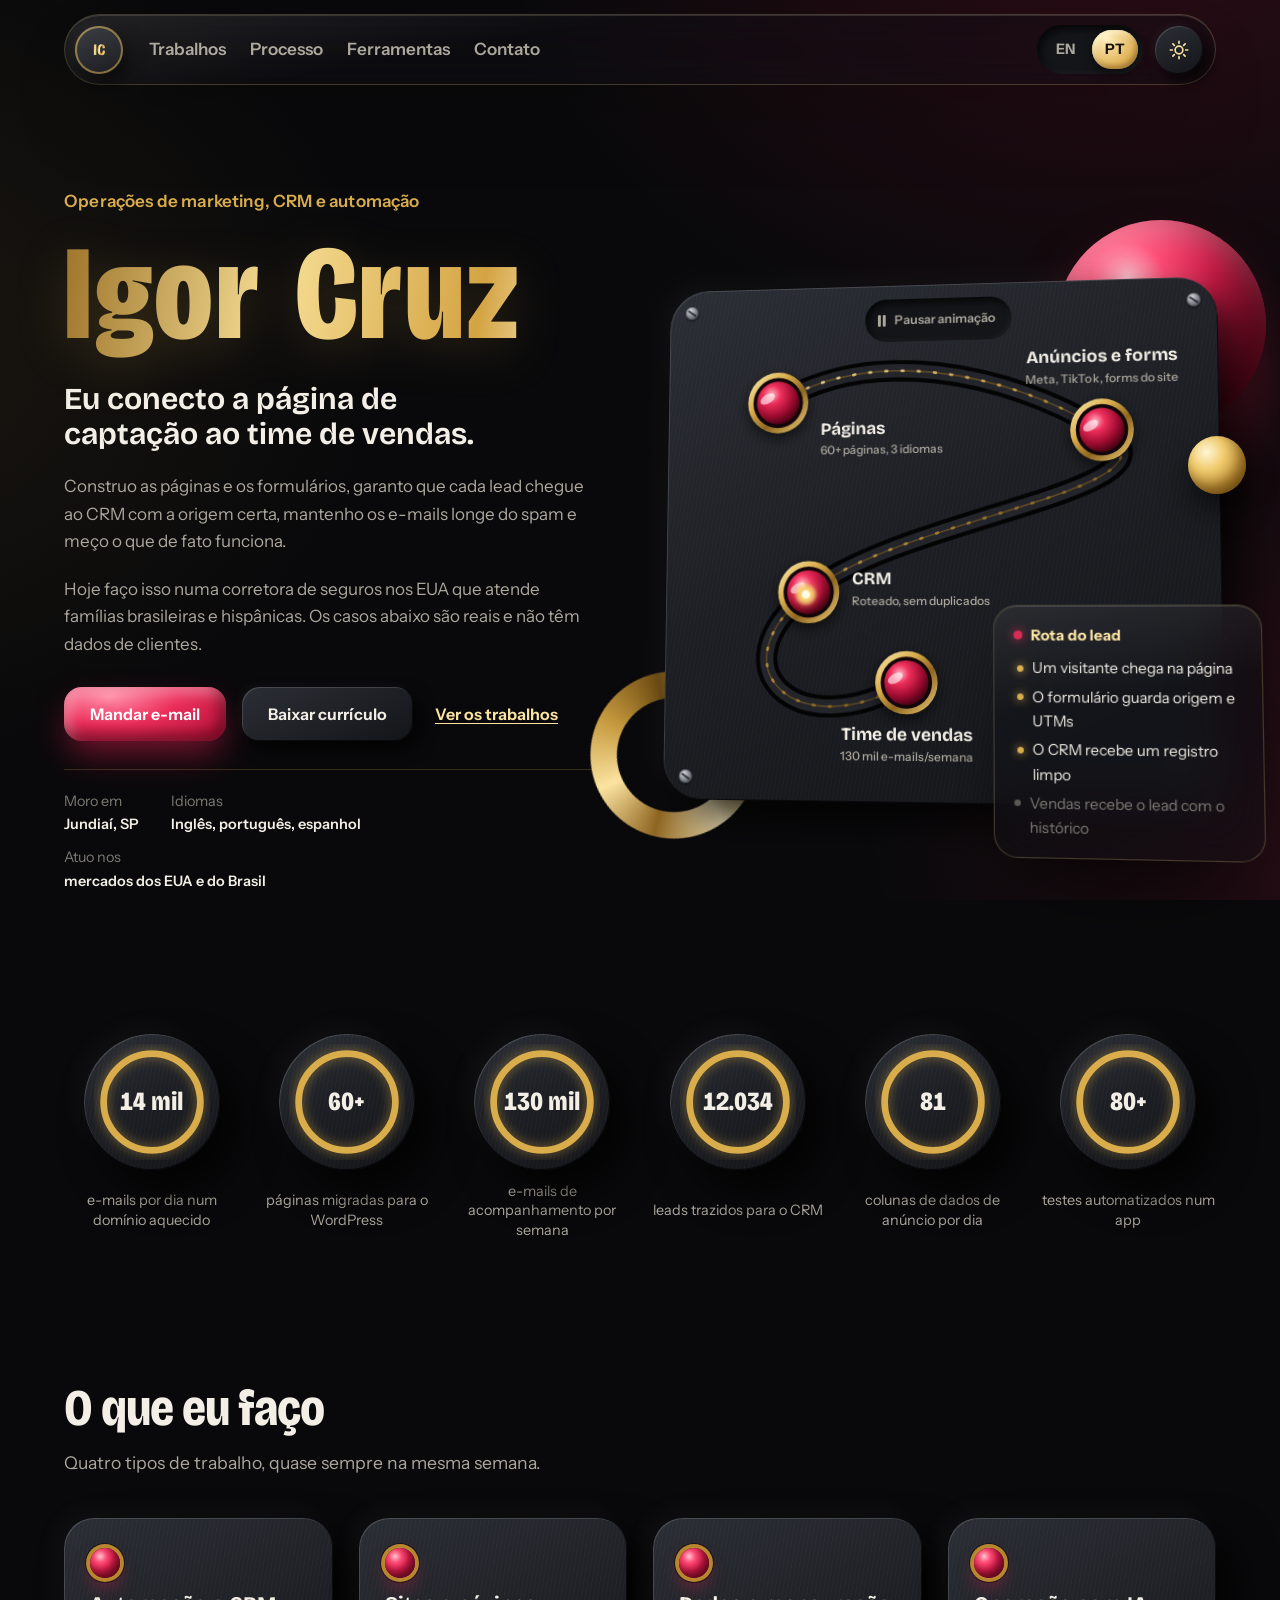
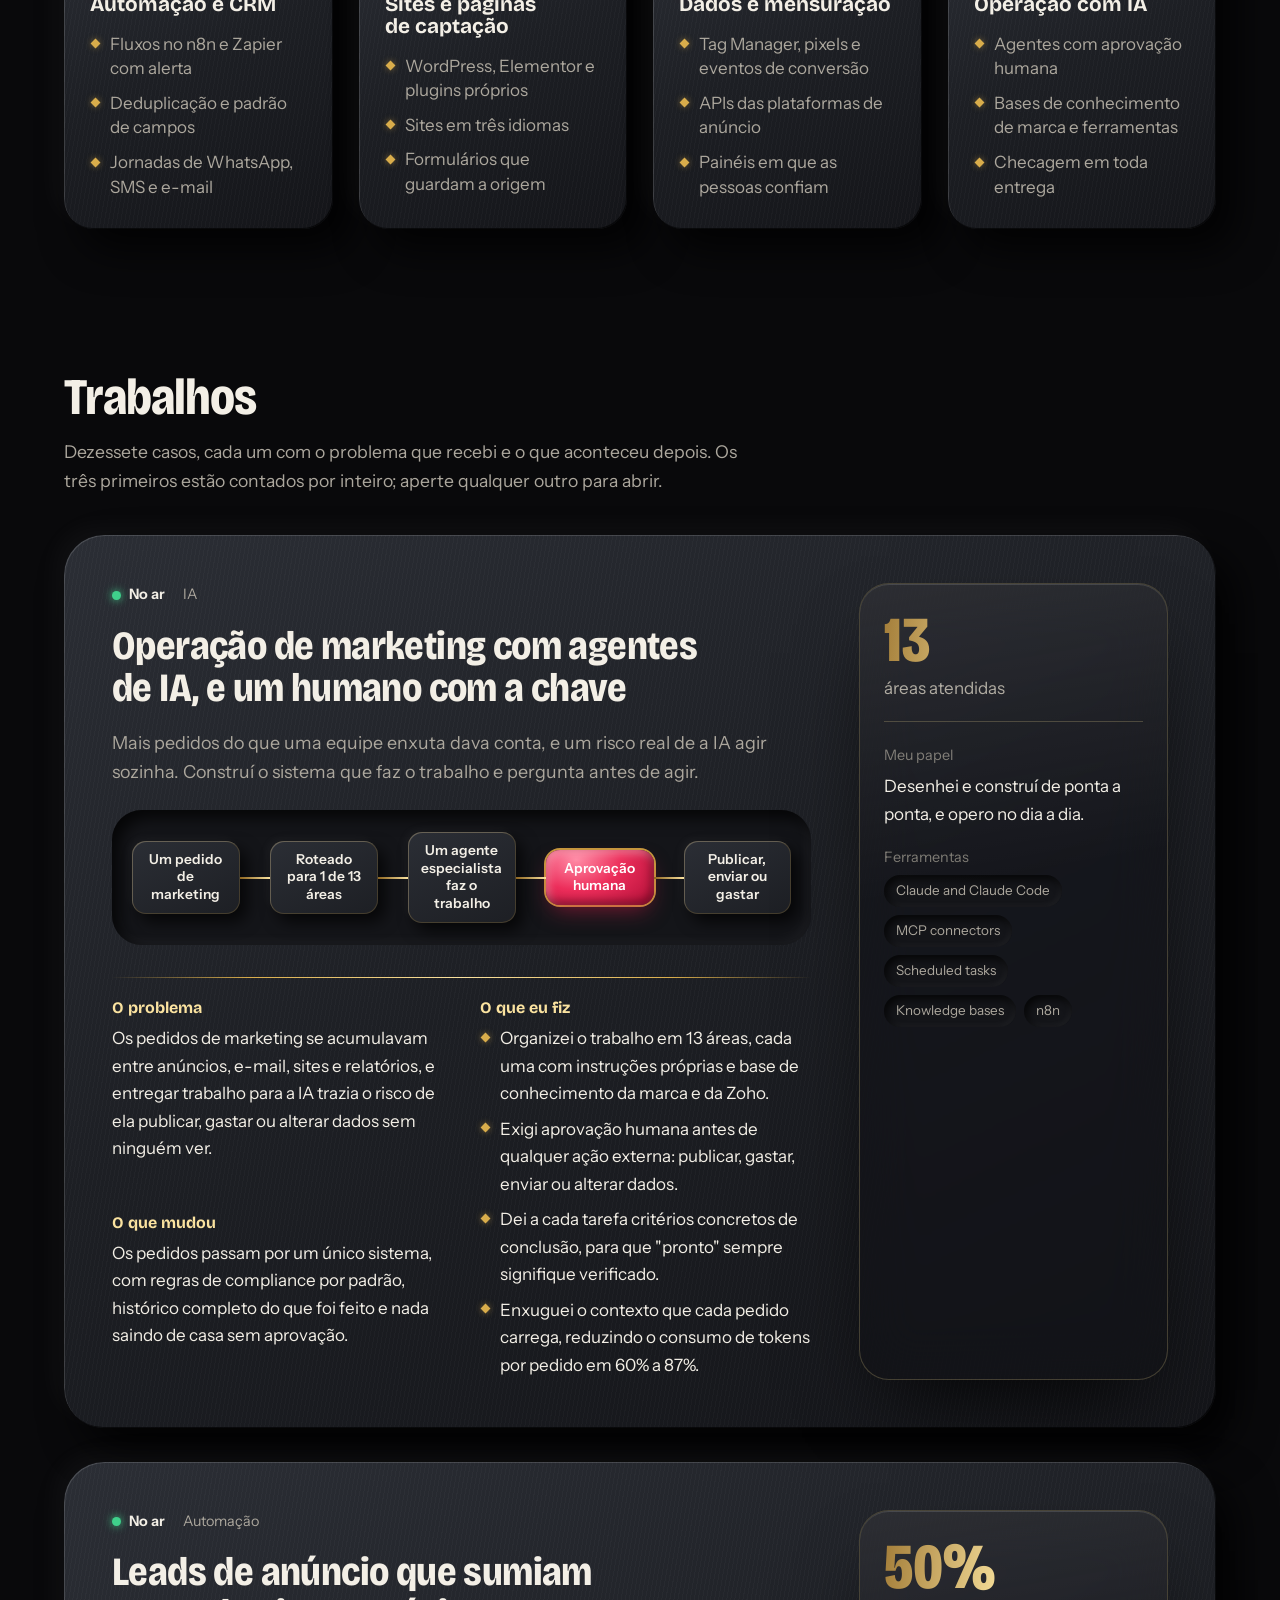
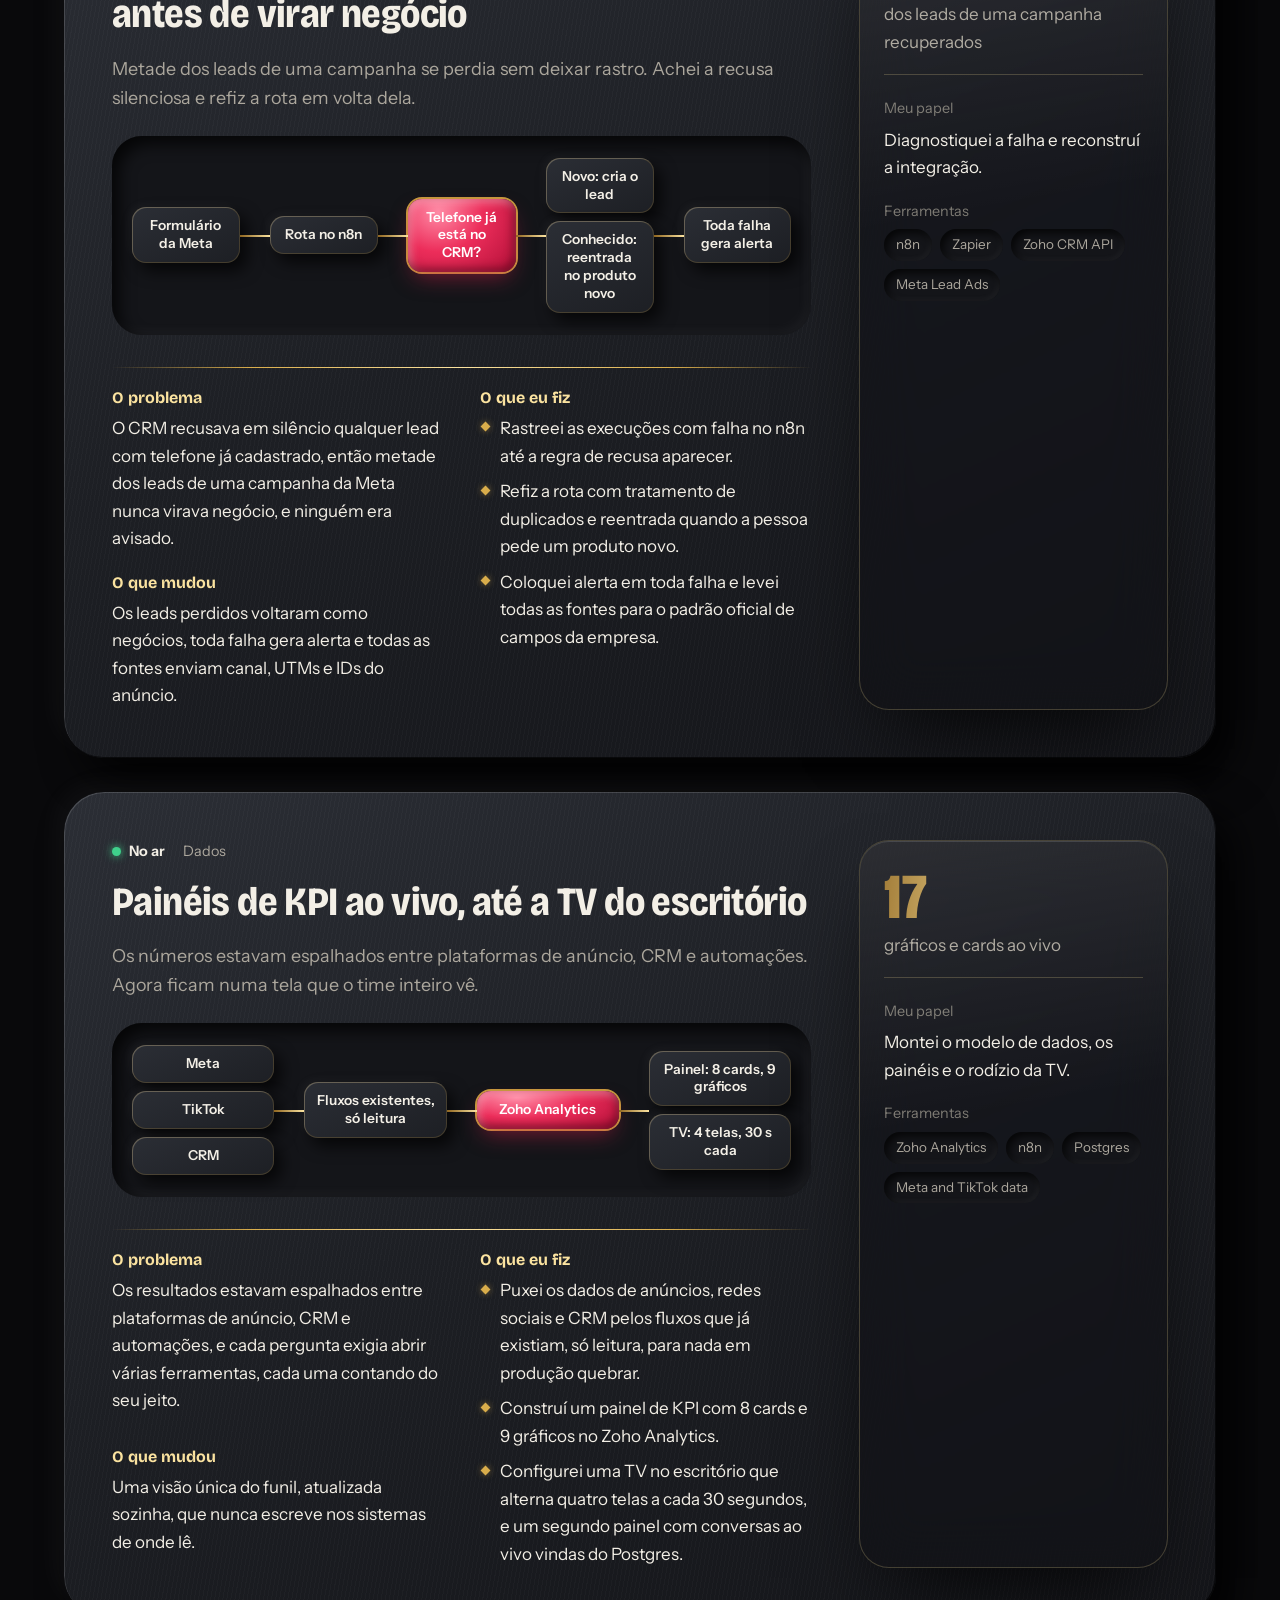
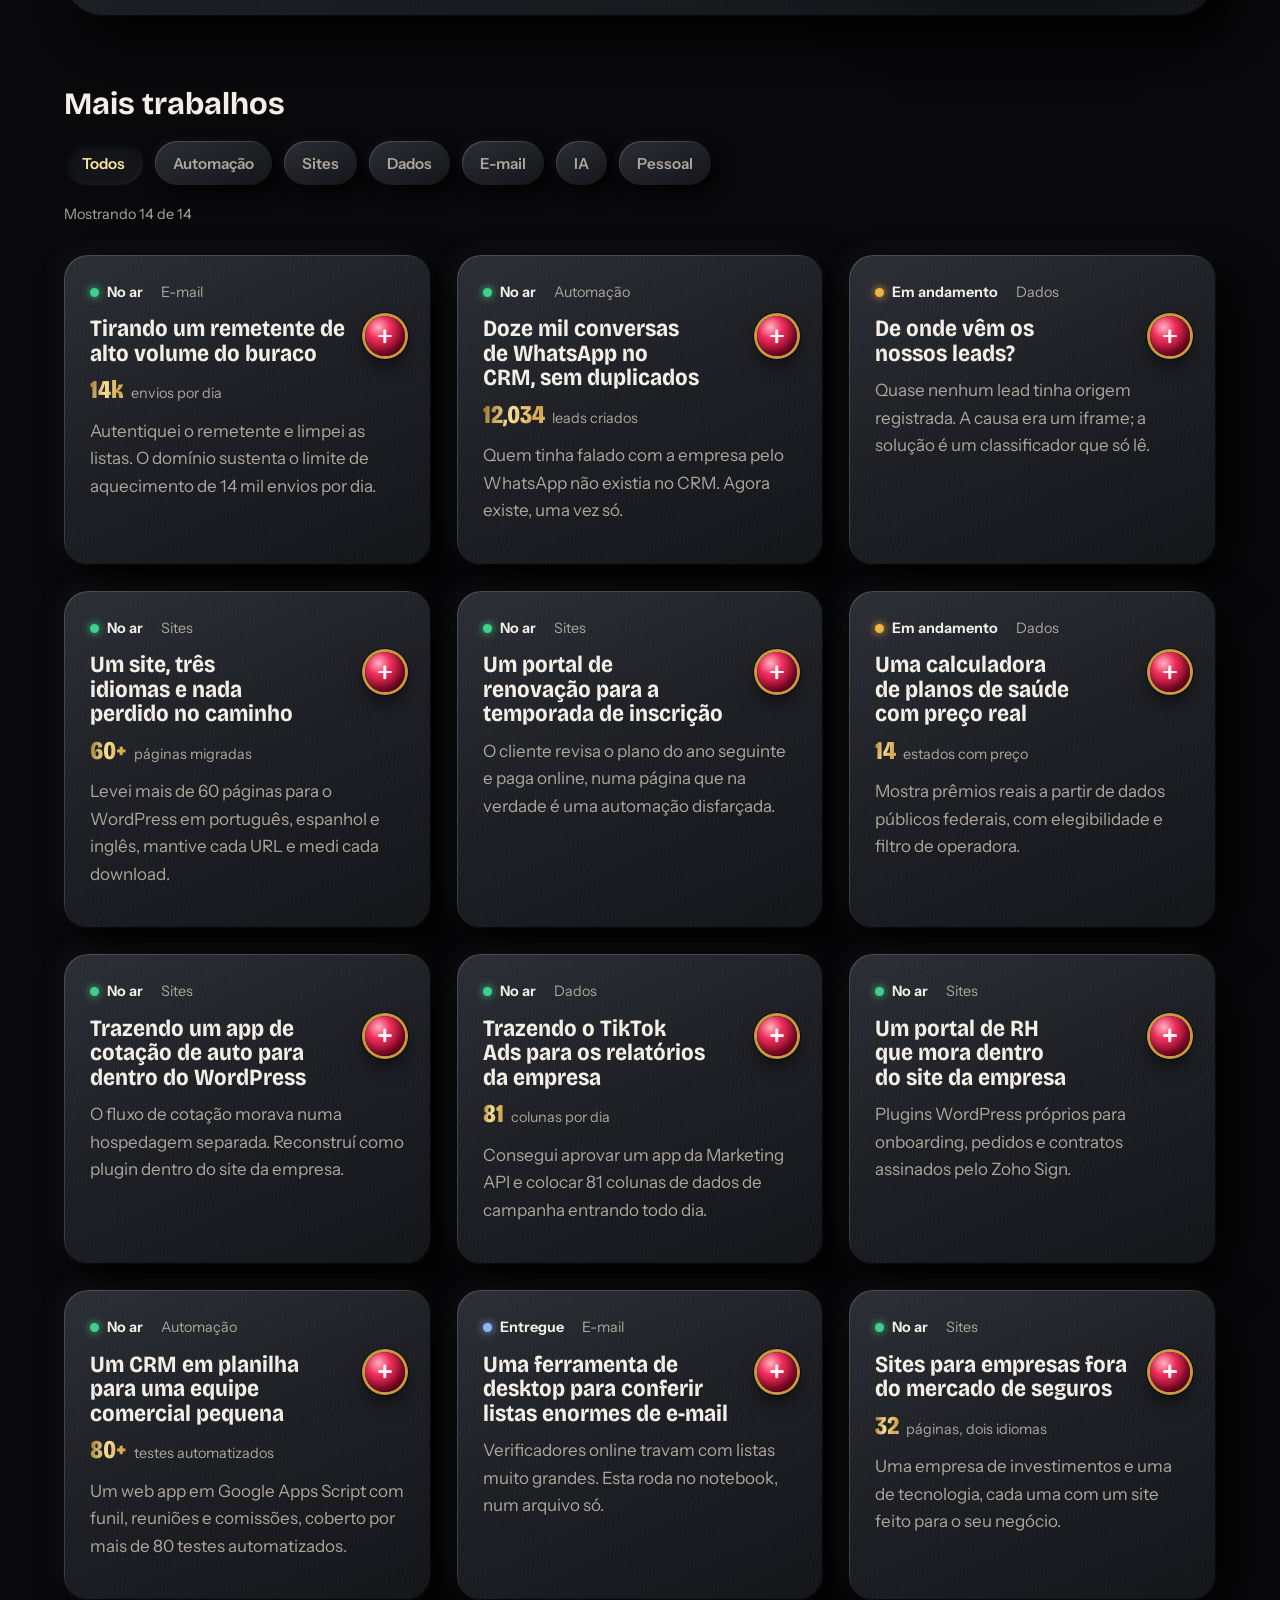
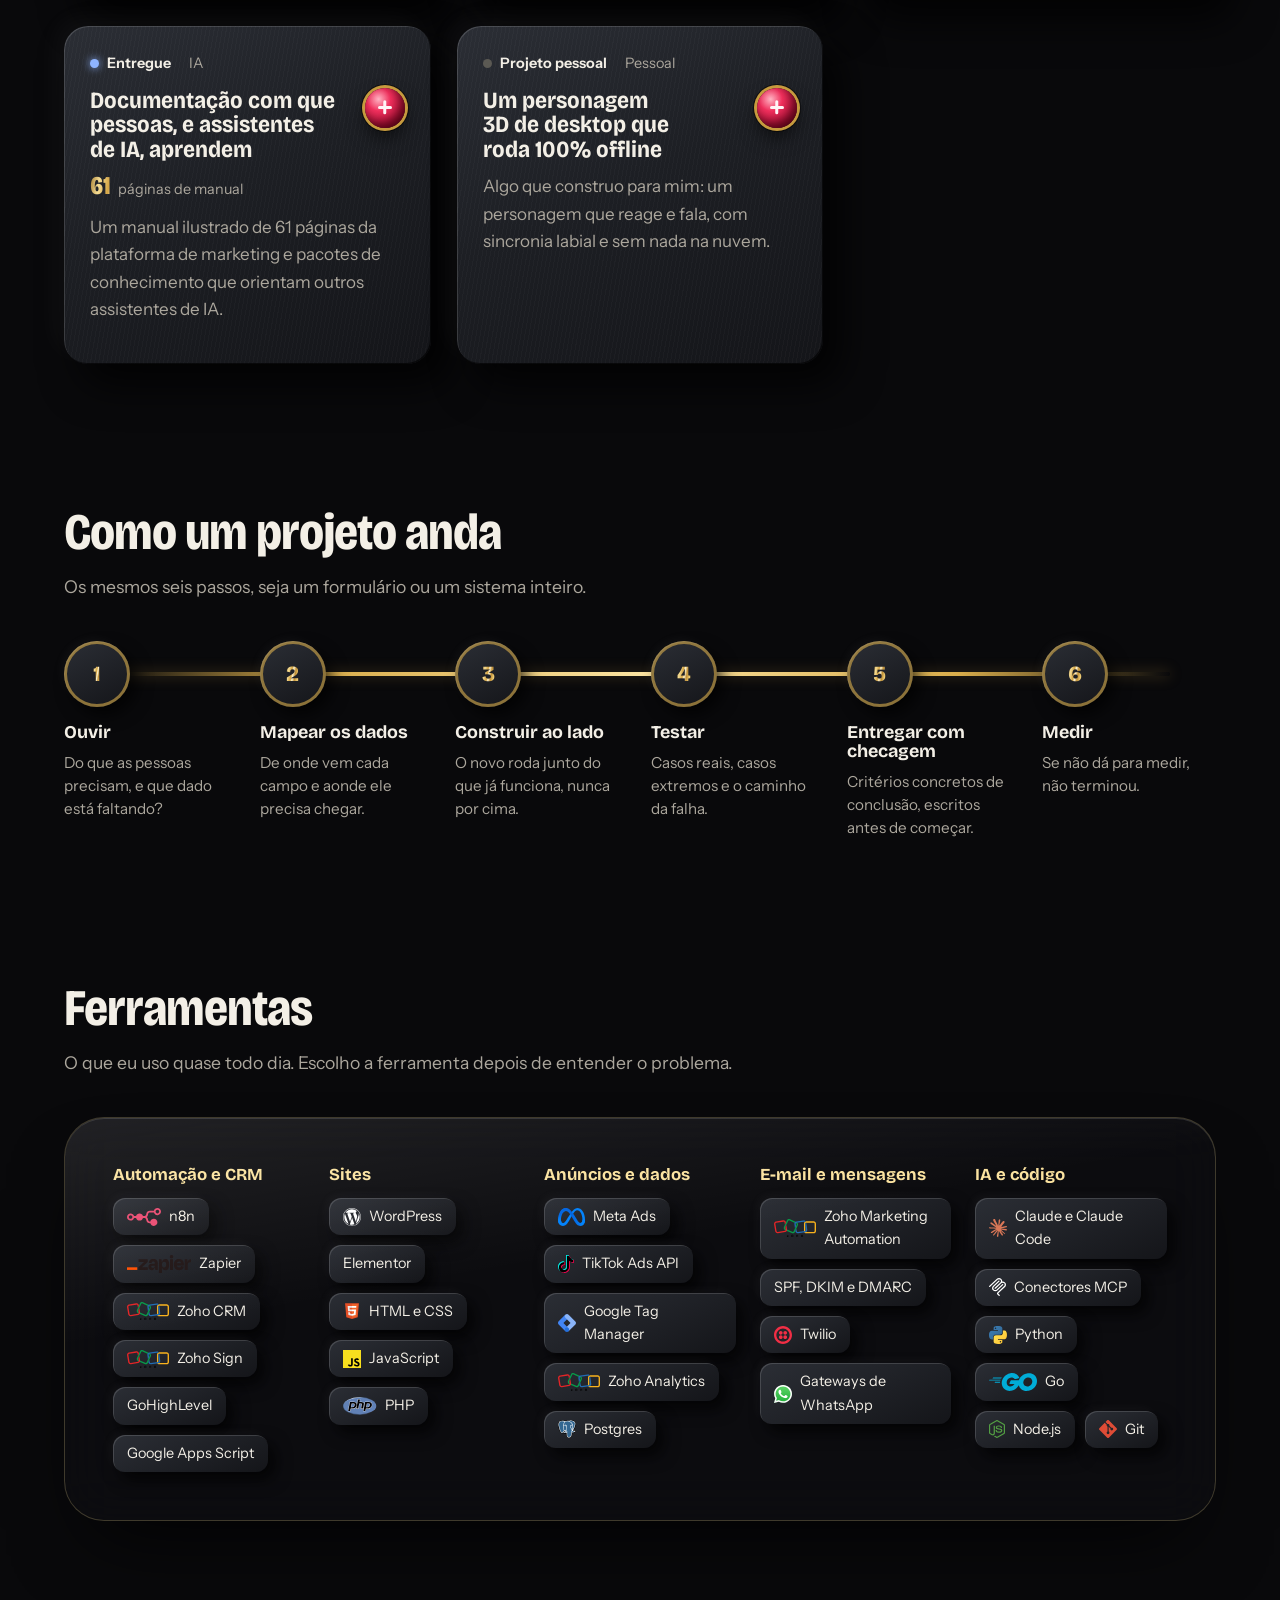
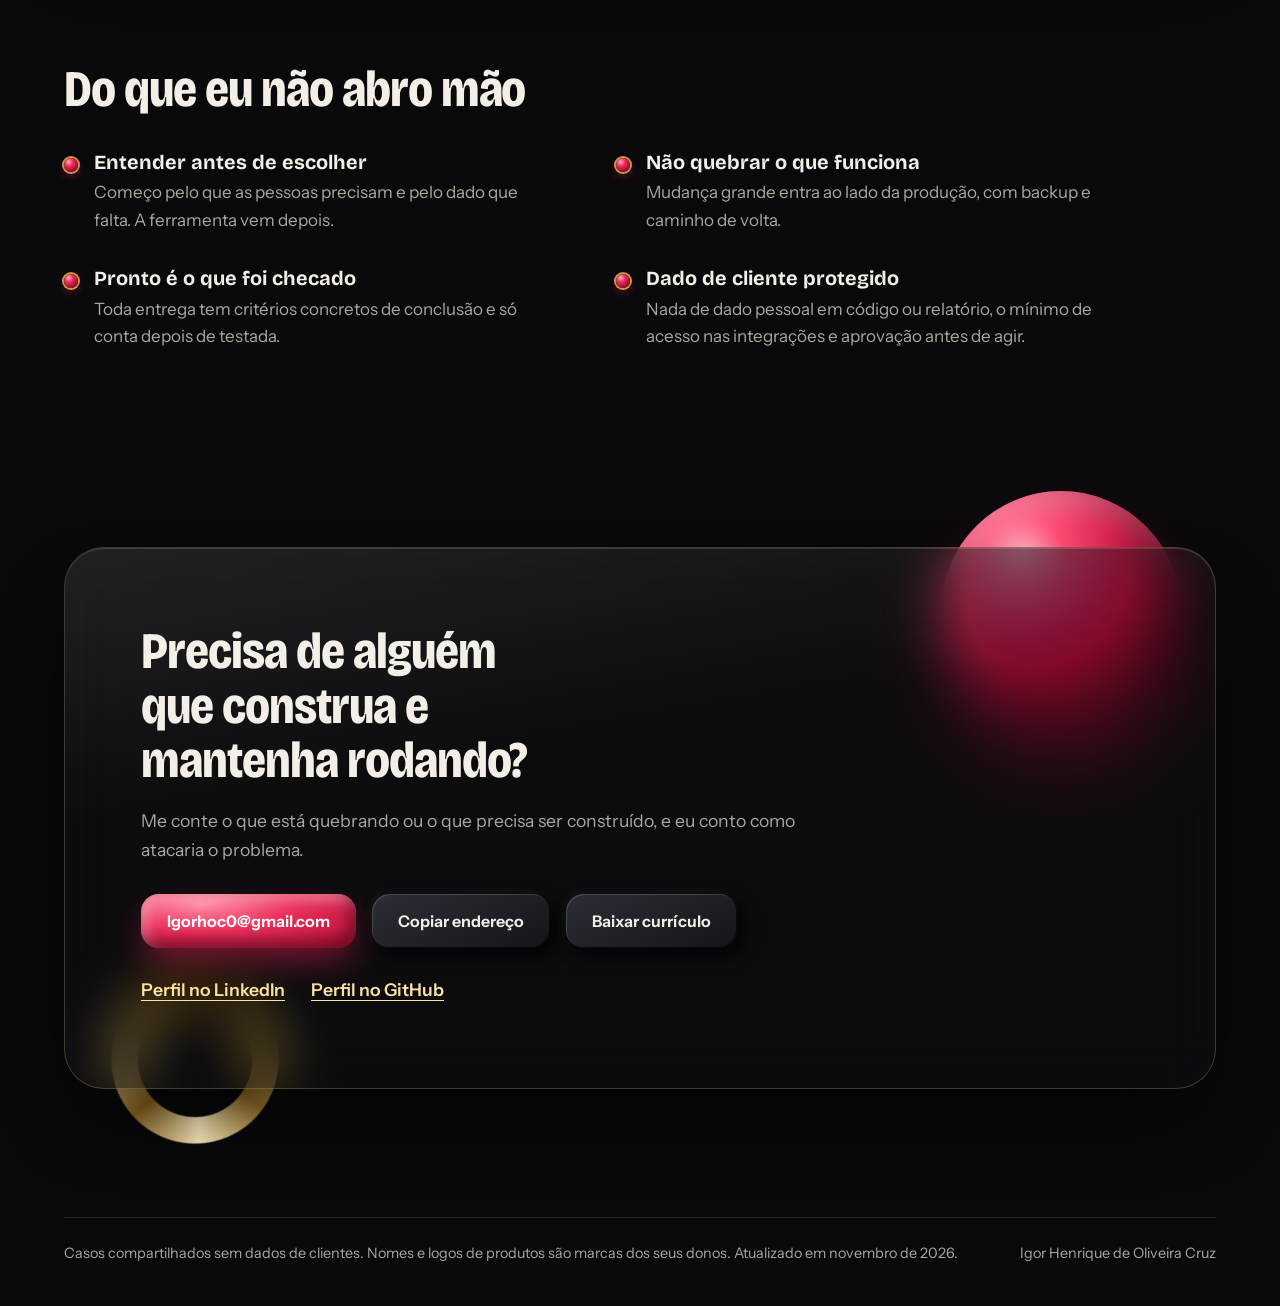
==== commit f0beb499: "Real tool icons, case flow diagrams, CV and LinkedIn, pause control, share card and Person schema; c" ====
--- a/pt/index.html
+++ b/pt/index.html
@@ -14,6 +14,11 @@
 <meta property="og:description" content="Portfólio de Igor Henrique de Oliveira Cruz: 17 casos em CRM, automação, sites, dados e IA aplicada para times de marketing.">
 <meta property="og:url" content="https://igor-hoc-cruz.github.io/pt/">
 <meta property="og:locale" content="pt_BR">
+<meta property="og:image" content="https://igor-hoc-cruz.github.io/assets/share.jpg">
+<meta property="og:image:width" content="1200">
+<meta property="og:image:height" content="630">
+<meta name="twitter:card" content="summary_large_image">
+<script type="application/ld+json">{"@context":"https://schema.org","@type":"Person","name":"Igor Henrique de Oliveira Cruz","jobTitle":"Operações de marketing, CRM e automação","url":"https://igor-hoc-cruz.github.io/pt/","email":"mailto:Igorhoc0@gmail.com","address":{"@type":"PostalAddress","addressLocality":"Jundiaí","addressRegion":"SP","addressCountry":"BR"},"knowsLanguage":["en","pt","es"],"sameAs":["https://github.com/igor-hoc-cruz","https://www.linkedin.com/in/igor-henrique-de-oliveira-cruz-71066921b"]}</script>
 <meta name="theme-color" content="#09090b">
 <link rel="icon" href="../assets/favicon.svg" type="image/svg+xml">
 <link rel="preconnect" href="https://fonts.googleapis.com">
@@ -51,11 +56,11 @@
       <p class="kicker">Operações de marketing, CRM e automação</p>
       <h1 id="hero-name"><span class="gold-text">Igor Cruz</span></h1>
       <p class="hero-line">Eu conecto a página de captação ao time de vendas.</p>
-      <p class="hero-intro">Trabalho onde o marketing encontra o encanamento por trás dele. Construo as páginas e os formulários, garanto que cada lead chegue ao CRM com a origem certa, mantenho os e-mails longe do spam e meço o que de fato funciona.</p>
+      <p class="hero-intro">Construo as páginas e os formulários, garanto que cada lead chegue ao CRM com a origem certa, mantenho os e-mails longe do spam e meço o que de fato funciona.</p>
       <p class="hero-intro">Hoje faço isso numa corretora de seguros nos EUA que atende famílias brasileiras e hispânicas. Os casos abaixo são reais e não têm dados de clientes.</p>
       <div class="actions">
         <a class="btn btn-ruby" href="mailto:Igorhoc0@gmail.com">Mandar e-mail</a>
-        <button class="btn btn-metal copy-email" type="button" data-email="Igorhoc0@gmail.com" data-done="Copiado">Copiar endereço</button>
+        <a class="btn btn-metal" href="../assets/cv/Igor_Cruz_Curriculo_PT.pdf" type="application/pdf">Baixar currículo</a>
         <a class="btn btn-quiet" href="#work">Ver os trabalhos</a>
       </div>
       <dl class="facts"><div><dt>Moro em</dt><dd>Jundiaí, SP</dd></div><div><dt>Idiomas</dt><dd>Inglês, português, espanhol</dd></div><div><dt>Atuo nos</dt><dd>mercados dos EUA e do Brasil</dd></div></dl>
@@ -147,6 +152,9 @@
       </g>
     </svg>
         <ol class="sr-only"><li>Páginas: 60+ páginas, 3 idiomas</li><li>Anúncios e forms: Meta, TikTok, forms do site</li><li>CRM: Roteado, sem duplicados</li><li>Time de vendas: 130 mil e-mails/semana</li></ol>
+        <button class="motion-toggle" type="button" aria-pressed="false" data-pause="Pausar animação" data-play="Retomar animação">
+          <span class="mt-icon" aria-hidden="true"></span><span class="mt-label">Pausar animação</span>
+        </button>
         <div class="hud glass" aria-hidden="true">
           <p class="hud-title"><span class="hud-dot"></span>Rota do lead</p>
           <ol class="hud-steps"><li data-i="0">Um visitante chega na página</li><li data-i="1">O formulário guarda origem e UTMs</li><li data-i="2">O CRM recebe um registro limpo</li><li data-i="3">Vendas recebe o lead com o histórico</li></ol>
@@ -161,8 +169,8 @@
         <span class="dial metal" aria-hidden="true">
           <svg viewBox="0 0 120 120"><circle class="dial-track" cx="60" cy="60" r="50"/><circle class="dial-arc" cx="60" cy="60" r="50"/></svg>
         </span>
-        <strong class="gauge-value" data-value="17">17</strong>
-        <span class="gauge-label">casos nesta página</span>
+        <strong class="gauge-value" data-value="14 mil">14 mil</strong>
+        <span class="gauge-label">e-mails por dia num domínio aquecido</span>
       </li>
       <li class="gauge">
         <span class="dial metal" aria-hidden="true">
@@ -240,6 +248,13 @@
         <div class="case-meta"><span class="status" data-status="live"><span class="led" aria-hidden="true"></span>No ar</span><span class="case-tag">IA</span></div>
         <h3 class="feature-title">Operação de marketing com agentes de IA, e um humano com a chave</h3>
         <p class="feature-summary">Mais pedidos do que uma equipe enxuta dava conta, e um risco real de a IA agir sozinha. Construí o sistema que faz o trabalho e pergunta antes de agir.</p>
+        <ol class="flowline" aria-label="Como funciona">
+          <li class="stage" style="--i:0"><span class="fnode">Um pedido de marketing</span></li>
+          <li class="stage" style="--i:1"><span class="fnode">Roteado para 1 de 13 áreas</span></li>
+          <li class="stage" style="--i:2"><span class="fnode">Um agente especialista faz o trabalho</span></li>
+          <li class="stage is-gate" style="--i:3"><span class="fnode">Aprovação humana</span></li>
+          <li class="stage" style="--i:4"><span class="fnode">Publicar, enviar ou gastar</span></li>
+        </ol>
         <div class="feature-story">
           <section><h4>O problema</h4><p>Os pedidos de marketing se acumulavam entre anúncios, e-mail, sites e relatórios, e entregar trabalho para a IA trazia o risco de ela publicar, gastar ou alterar dados sem ninguém ver.</p></section>
           <section><h4>O que eu fiz</h4><ul class="did"><li>Organizei o trabalho em 13 áreas, cada uma com instruções próprias e base de conhecimento da marca e da Zoho.</li><li>Exigi aprovação humana antes de qualquer ação externa: publicar, gastar, enviar ou alterar dados.</li><li>Dei a cada tarefa critérios concretos de conclusão, para que &quot;pronto&quot; sempre signifique verificado.</li><li>Enxuguei o contexto que cada pedido carrega, reduzindo o consumo de tokens por pedido em 60% a 87%.</li></ul></section>
@@ -259,6 +274,13 @@
         <div class="case-meta"><span class="status" data-status="live"><span class="led" aria-hidden="true"></span>No ar</span><span class="case-tag">Automação</span></div>
         <h3 class="feature-title">Leads de anúncio que sumiam antes de virar negócio</h3>
         <p class="feature-summary">Metade dos leads de uma campanha se perdia sem deixar rastro. Achei a recusa silenciosa e refiz a rota em volta dela.</p>
+        <ol class="flowline" aria-label="Como funciona">
+          <li class="stage" style="--i:0"><span class="fnode">Formulário da Meta</span></li>
+          <li class="stage" style="--i:1"><span class="fnode">Rota no n8n</span></li>
+          <li class="stage is-gate" style="--i:2"><span class="fnode">Telefone já está no CRM?</span></li>
+          <li class="stage" style="--i:3"><span class="fnode">Novo: cria o lead</span><span class="fnode">Conhecido: reentrada no produto novo</span></li>
+          <li class="stage" style="--i:4"><span class="fnode">Toda falha gera alerta</span></li>
+        </ol>
         <div class="feature-story">
           <section><h4>O problema</h4><p>O CRM recusava em silêncio qualquer lead com telefone já cadastrado, então metade dos leads de uma campanha da Meta nunca virava negócio, e ninguém era avisado.</p></section>
           <section><h4>O que eu fiz</h4><ul class="did"><li>Rastreei as execuções com falha no n8n até a regra de recusa aparecer.</li><li>Refiz a rota com tratamento de duplicados e reentrada quando a pessoa pede um produto novo.</li><li>Coloquei alerta em toda falha e levei todas as fontes para o padrão oficial de campos da empresa.</li></ul></section>
@@ -278,6 +300,12 @@
         <div class="case-meta"><span class="status" data-status="live"><span class="led" aria-hidden="true"></span>No ar</span><span class="case-tag">Dados</span></div>
         <h3 class="feature-title">Painéis de KPI ao vivo, até a TV do escritório</h3>
         <p class="feature-summary">Os números estavam espalhados entre plataformas de anúncio, CRM e automações. Agora ficam numa tela que o time inteiro vê.</p>
+        <ol class="flowline" aria-label="Como funciona">
+          <li class="stage" style="--i:0"><span class="fnode">Meta</span><span class="fnode">TikTok</span><span class="fnode">CRM</span></li>
+          <li class="stage" style="--i:1"><span class="fnode">Fluxos existentes, só leitura</span></li>
+          <li class="stage is-gate" style="--i:2"><span class="fnode">Zoho Analytics</span></li>
+          <li class="stage" style="--i:3"><span class="fnode">Painel: 8 cards, 9 gráficos</span><span class="fnode">TV: 4 telas, 30 s cada</span></li>
+        </ol>
         <div class="feature-story">
           <section><h4>O problema</h4><p>Os resultados estavam espalhados entre plataformas de anúncio, CRM e automações, e cada pergunta exigia abrir várias ferramentas, cada uma contando do seu jeito.</p></section>
           <section><h4>O que eu fiz</h4><ul class="did"><li>Puxei os dados de anúncios, redes sociais e CRM pelos fluxos que já existiam, só leitura, para nada em produção quebrar.</li><li>Construí um painel de KPI com 8 cards e 9 gráficos no Zoho Analytics.</li><li>Configurei uma TV no escritório que alterna quatro telas a cada 30 segundos, e um segundo painel com conversas ao vivo vindas do Postgres.</li></ul></section>
@@ -352,7 +380,7 @@
       <div class="case-meta"><span class="status" data-status="progress"><span class="led" aria-hidden="true"></span>Em andamento</span><span class="case-tag">Dados</span></div>
       <h3 class="case-title">
         <button class="case-toggle" type="button" aria-expanded="true" aria-controls="case-lead-source-body" data-open="Abrir caso" data-close="Fechar caso">
-          <span class="case-title-text">De onde vêm, de verdade, os nossos leads?</span>
+          <span class="case-title-text">De onde vêm os nossos leads?</span>
           <span class="case-knob" aria-hidden="true"></span>
         </button>
       </h3>
@@ -420,7 +448,7 @@
         </button>
       </h3>
       <p class="case-metric"><strong class="gold-text">14</strong> estados com preço</p>
-      <p class="case-summary">Em vez de estimativa, mostra prêmios reais a partir de dados públicos federais, com elegibilidade e filtro de operadora.</p>
+      <p class="case-summary">Mostra prêmios reais a partir de dados públicos federais, com elegibilidade e filtro de operadora.</p>
       <div class="case-body" id="case-aca-calculator-body">
         <div class="case-body-inner">
           <div class="story">
@@ -499,7 +527,7 @@
       <div class="case-meta"><span class="status" data-status="live"><span class="led" aria-hidden="true"></span>No ar</span><span class="case-tag">Automação</span></div>
       <h3 class="case-title">
         <button class="case-toggle" type="button" aria-expanded="true" aria-controls="case-light-crm-body" data-open="Abrir caso" data-close="Fechar caso">
-          <span class="case-title-text">Um CRM que uma equipe não técnica de fato usa</span>
+          <span class="case-title-text">Um CRM em planilha para uma equipe comercial pequena</span>
           <span class="case-knob" aria-hidden="true"></span>
         </button>
       </h3>
@@ -546,7 +574,7 @@
         </button>
       </h3>
       <p class="case-metric"><strong class="gold-text">32</strong> páginas, dois idiomas</p>
-      <p class="case-summary">Uma empresa de investimentos e uma de tecnologia, cada uma com um site feito em volta do que ela precisa de verdade.</p>
+      <p class="case-summary">Uma empresa de investimentos e uma de tecnologia, cada uma com um site feito para o seu negócio.</p>
       <div class="case-body" id="case-company-sites-body">
         <div class="case-body-inner">
           <div class="story">
@@ -572,7 +600,7 @@
         <div class="case-body-inner">
           <div class="story">
             <section><h4>O problema</h4><p>O conhecimento sobre as ferramentas ficava na cabeça das pessoas, e cada assistente de IA novo começava do zero.</p></section>
-            <section><h4>O que eu fiz</h4><ul class="did"><li>Escrevi um manual de 61 páginas nas cores da marca, cobrindo todos os módulos, com catálogo de gatilhos e ações.</li><li>Empacotei regras de marca, tom e compliance como bases de conhecimento que outros assistentes carregam.</li><li>Gerei o PDF a partir do código-fonte, para atualizar ser só reconstruir, sem redesenhar.</li></ul></section>
+            <section><h4>O que eu fiz</h4><ul class="did"><li>Escrevi um manual de 61 páginas nas cores da marca, cobrindo todos os módulos, com catálogo de gatilhos e ações.</li><li>Empacotei regras de marca, tom e compliance como bases de conhecimento que outros assistentes carregam.</li><li>Gerei o PDF a partir do código-fonte, e cada atualização é só gerar de novo.</li></ul></section>
             <section><h4>O que mudou</h4><p>Uma referência para pessoas e outra para máquinas, as duas alinhadas com o jeito real de trabalhar.</p></section>
           </div>
           <ul class="chips" aria-label="Ferramentas"><li>Python</li><li>PDF generation</li><li>Markdown knowledge bases</li></ul>
@@ -643,28 +671,28 @@
   <section class="toolbox" id="toolbox" aria-labelledby="toolbox-title">
     <div class="section-head">
       <h2 id="toolbox-title">Ferramentas</h2>
-      <p>O que eu uso quase todo dia. Escolho a ferramenta depois de entender o problema, não antes.</p>
+      <p>O que eu uso quase todo dia. Escolho a ferramenta depois de entender o problema.</p>
     </div>
     <div class="tray glass">
       <div class="tool-group">
         <h3>Automação e CRM</h3>
-        <ul><li>n8n</li><li>Zapier</li><li>Zoho CRM</li><li>Zoho Sign</li><li>GoHighLevel</li><li>Google Apps Script</li></ul>
+        <ul><li><img class="tool-ic" src="../assets/icons/n8n.svg" alt="" width="18" height="18" loading="lazy">n8n</li><li><img class="tool-ic" src="../assets/icons/zapier.svg" alt="" width="18" height="18" loading="lazy">Zapier</li><li><img class="tool-ic" src="../assets/icons/zoho.svg" alt="" width="18" height="18" loading="lazy">Zoho CRM</li><li><img class="tool-ic" src="../assets/icons/zoho.svg" alt="" width="18" height="18" loading="lazy">Zoho Sign</li><li>GoHighLevel</li><li>Google Apps Script</li></ul>
       </div>
       <div class="tool-group">
         <h3>Sites</h3>
-        <ul><li>WordPress</li><li>Elementor</li><li>HTML e CSS</li><li>JavaScript</li><li>PHP</li></ul>
+        <ul><li><img class="tool-ic is-ink" src="../assets/icons/wordpress.svg" alt="" width="18" height="18" loading="lazy">WordPress</li><li>Elementor</li><li><img class="tool-ic" src="../assets/icons/html.svg" alt="" width="18" height="18" loading="lazy">HTML e CSS</li><li><img class="tool-ic" src="../assets/icons/javascript.svg" alt="" width="18" height="18" loading="lazy">JavaScript</li><li><img class="tool-ic" src="../assets/icons/php.svg" alt="" width="18" height="18" loading="lazy">PHP</li></ul>
       </div>
       <div class="tool-group">
         <h3>Anúncios e dados</h3>
-        <ul><li>Meta Ads</li><li>TikTok Ads API</li><li>Google Tag Manager</li><li>Zoho Analytics</li><li>Postgres</li></ul>
+        <ul><li><img class="tool-ic" src="../assets/icons/meta.svg" alt="" width="18" height="18" loading="lazy">Meta Ads</li><li><img class="tool-ic" src="../assets/icons/tiktok.svg" alt="" width="18" height="18" loading="lazy">TikTok Ads API</li><li><img class="tool-ic" src="../assets/icons/google-tag-manager.svg" alt="" width="18" height="18" loading="lazy">Google Tag Manager</li><li><img class="tool-ic" src="../assets/icons/zoho.svg" alt="" width="18" height="18" loading="lazy">Zoho Analytics</li><li><img class="tool-ic" src="../assets/icons/postgres.svg" alt="" width="18" height="18" loading="lazy">Postgres</li></ul>
       </div>
       <div class="tool-group">
         <h3>E-mail e mensagens</h3>
-        <ul><li>Zoho Marketing Automation</li><li>SPF, DKIM e DMARC</li><li>Twilio</li><li>Gateways de WhatsApp</li></ul>
+        <ul><li><img class="tool-ic" src="../assets/icons/zoho.svg" alt="" width="18" height="18" loading="lazy">Zoho Marketing Automation</li><li>SPF, DKIM e DMARC</li><li><img class="tool-ic" src="../assets/icons/twilio.svg" alt="" width="18" height="18" loading="lazy">Twilio</li><li><img class="tool-ic" src="../assets/icons/whatsapp.svg" alt="" width="18" height="18" loading="lazy">Gateways de WhatsApp</li></ul>
       </div>
       <div class="tool-group">
         <h3>IA e código</h3>
-        <ul><li>Claude e Claude Code</li><li>Conectores MCP</li><li>Python</li><li>Go</li><li>Node.js</li><li>Git</li></ul>
+        <ul><li><img class="tool-ic" src="../assets/icons/claude.svg" alt="" width="18" height="18" loading="lazy">Claude e Claude Code</li><li><img class="tool-ic is-ink" src="../assets/icons/mcp.svg" alt="" width="18" height="18" loading="lazy">Conectores MCP</li><li><img class="tool-ic" src="../assets/icons/python.svg" alt="" width="18" height="18" loading="lazy">Python</li><li><img class="tool-ic" src="../assets/icons/go.svg" alt="" width="18" height="18" loading="lazy">Go</li><li><img class="tool-ic" src="../assets/icons/nodejs.svg" alt="" width="18" height="18" loading="lazy">Node.js</li><li><img class="tool-ic" src="../assets/icons/git-icon.svg" alt="" width="18" height="18" loading="lazy">Git</li></ul>
       </div>
     </div>
   </section>
@@ -686,13 +714,17 @@
       <div class="actions">
         <a class="btn btn-ruby" href="mailto:Igorhoc0@gmail.com">Igorhoc0@gmail.com</a>
         <button class="btn btn-metal copy-email" type="button" data-email="Igorhoc0@gmail.com" data-done="Copiado">Copiar endereço</button>
-        <a class="btn btn-quiet" href="https://github.com/igor-hoc-cruz">Perfil no GitHub</a>
-      </div>
+        <a class="btn btn-metal" href="../assets/cv/Igor_Cruz_Curriculo_PT.pdf" type="application/pdf">Baixar currículo</a>
+      </div>
+      <p class="contact-links">
+        <a href="https://www.linkedin.com/in/igor-henrique-de-oliveira-cruz-71066921b" rel="me">Perfil no LinkedIn</a>
+        <a href="https://github.com/igor-hoc-cruz" rel="me">Perfil no GitHub</a>
+      </p>
     </div>
   </section>
 </main>
 <footer class="foot">
-  <p>Casos compartilhados sem dados de clientes. Atualizado em novembro de 2026.</p>
+  <p>Casos compartilhados sem dados de clientes. Nomes e logos de produtos são marcas dos seus donos. Atualizado em novembro de 2026.</p>
   <p>Igor Henrique de Oliveira Cruz</p>
 </footer>
 </div>
--- a/assets/site.css
+++ b/assets/site.css
@@ -1,4 +1,4 @@
-﻿/*
+/*
  * site.css — Igor Cruz portfolio
  * ---------------------------------------------------------------------------
  * Palette: obsidian black, machined gunmetal, ruby, gold.
@@ -445,8 +445,10 @@
 .hero h1 {
   font-size: var(--size-h1);
   font-weight: 800;
-  font-variation-settings: "wdth" 76, "opsz" 96;
-  letter-spacing: -0.04em;
+  font-variation-settings: "wdth" 80, "opsz" 96;
+  /* A little air between letters so the condensed gold glyphs never touch */
+  letter-spacing: 0.02em;
+  word-spacing: 0.06em;
   line-height: 0.88;
   padding-bottom: 0.06em;
 }
@@ -954,6 +956,91 @@
   color: var(--ink-soft);
 }
 
+.contact-links { display: flex; flex-wrap: wrap; gap: 8px 26px; font-weight: 600; }
+.contact-links a { display: inline-flex; align-items: center; min-height: 44px; }
+
+/* ===== Flow diagrams in the featured cases =====
+ * Stages read left to right on a gold rail; a pulse runs along each link.
+ * The ruby stage is the decision point. Vertical on narrow screens. */
+.flowline {
+  display: grid;
+  grid-auto-flow: column;
+  grid-auto-columns: minmax(0, 1fr);
+  gap: 30px;
+  margin: 6px 0 4px;
+  padding: 22px 20px;
+  border-radius: var(--r-panel);
+  background: var(--steel-1);
+  box-shadow: var(--neu-press);
+}
+.stage { position: relative; display: grid; align-content: center; gap: 8px; }
+.stage + .stage::before {
+  content: "";
+  position: absolute;
+  left: -30px;
+  top: 50%;
+  width: 30px;
+  height: 2px;
+  background: linear-gradient(90deg, var(--gold-deep), var(--gold-hi), var(--gold-deep));
+  background-size: 200% 100%;
+  animation: link-flow 1.6s linear infinite;
+  animation-delay: calc(var(--i) * 0.25s);
+}
+@keyframes link-flow { to { background-position: -200% 0; } }
+.fnode {
+  display: block;
+  padding: 10px 12px;
+  border-radius: 14px;
+  font-size: 0.86rem;
+  font-weight: 600;
+  line-height: 1.3;
+  text-align: center;
+  color: var(--ink);
+  background: linear-gradient(155deg, var(--steel-3), var(--steel-2));
+  box-shadow: var(--neu-raise-sm), inset 1px 1px 0 var(--bevel-hi), inset 0 0 0 1px rgb(217 173 75 / 0.2);
+}
+.stage.is-gate .fnode {
+  color: #fff;
+  background: radial-gradient(130% 170% at 28% 18%, #ff8aa5 0%, #ec2d5a 32%, #b5113a 70%, #6c0620 100%);
+  box-shadow: 0 10px 22px -6px rgb(214 29 75 / 0.55), inset -3px -4px 8px rgb(60 0 15 / 0.5), inset 3px 4px 8px rgb(255 205 216 / 0.45), 0 0 0 2px #c69a3e;
+}
+
+/* ===== Real tool icons ===== */
+.tool-group li { display: inline-flex; align-items: center; gap: 8px; }
+.tool-ic { width: auto; height: 18px; max-width: 64px; flex: none; object-fit: contain; }
+:root:not([data-theme="platinum"]) .tool-ic.is-ink { filter: invert(1) brightness(1.6); }
+
+/* ===== Pause control for the looping animations (WCAG 2.2.2) ===== */
+.motion-toggle {
+  position: absolute;
+  top: 14px;
+  left: 50%;
+  transform: translateX(-50%);
+  z-index: 2;
+  display: inline-flex;
+  align-items: center;
+  gap: 8px;
+  min-height: 44px;
+  padding: 0 16px 0 12px;
+  border: 0;
+  border-radius: var(--r-pill);
+  color: var(--ink-soft);
+  font: 600 0.8rem/1 var(--font-body);
+  cursor: pointer;
+  background: var(--steel-1);
+  box-shadow: var(--neu-press-sm);
+}
+.motion-toggle:hover { color: var(--ink); }
+.mt-icon { position: relative; width: 10px; height: 12px; }
+.mt-icon::before, .mt-icon::after { content: ""; position: absolute; top: 0; width: 3px; height: 12px; border-radius: 1px; background: currentColor; }
+.mt-icon::before { left: 1px; } .mt-icon::after { right: 1px; }
+/* Paused: the icon becomes a play triangle */
+.motion-toggle[aria-pressed="true"] .mt-icon::before { left: 1px; width: 0; height: 0; border-radius: 0; background: none; border-left: 10px solid currentColor; border-top: 6px solid transparent; border-bottom: 6px solid transparent; }
+.motion-toggle[aria-pressed="true"] .mt-icon::after { display: none; }
+
+.motion-paused .ch-flow, .motion-paused .hud-dot, .motion-paused .stage::before,
+.motion-paused .gem-glow { animation-play-state: paused !important; }
+
 @supports not ((backdrop-filter: blur(1px)) or (-webkit-backdrop-filter: blur(1px))) {
   .glass { background: var(--steel-2); }
 }
@@ -973,6 +1060,9 @@
   .feature { grid-template-columns: minmax(0, 1fr); }
   .feature-story, .story { grid-template-columns: minmax(0, 1fr); gap: 18px; }
   .feature-story { grid-template-areas: "problem" "did" "result"; }
+  .flowline { grid-auto-flow: row; grid-auto-columns: auto; gap: 26px; }
+  .stage + .stage::before { left: 50%; top: -26px; width: 2px; height: 26px; background: linear-gradient(180deg, var(--gold-deep), var(--gold-hi), var(--gold-deep)); background-size: 100% 200%; animation-name: link-flow-v; }
+  @keyframes link-flow-v { to { background-position: 0 -200%; } }
 }
 
 @media (max-width: 720px) {
@@ -990,6 +1080,7 @@
   .actions .btn { flex: 1 1 auto; }
   .actions .btn-quiet { flex: 0 0 auto; }
   .hud { position: relative; right: auto; bottom: auto; width: auto; margin: 14px 0 0; transform: none; }
+  .motion-toggle { position: relative; top: auto; left: auto; transform: none; margin-top: 12px; }
   .gem-label { font-size: 21px; }
   .gem-note { font-size: 15px; }
   .obj-ruby { width: 140px; height: 140px; }
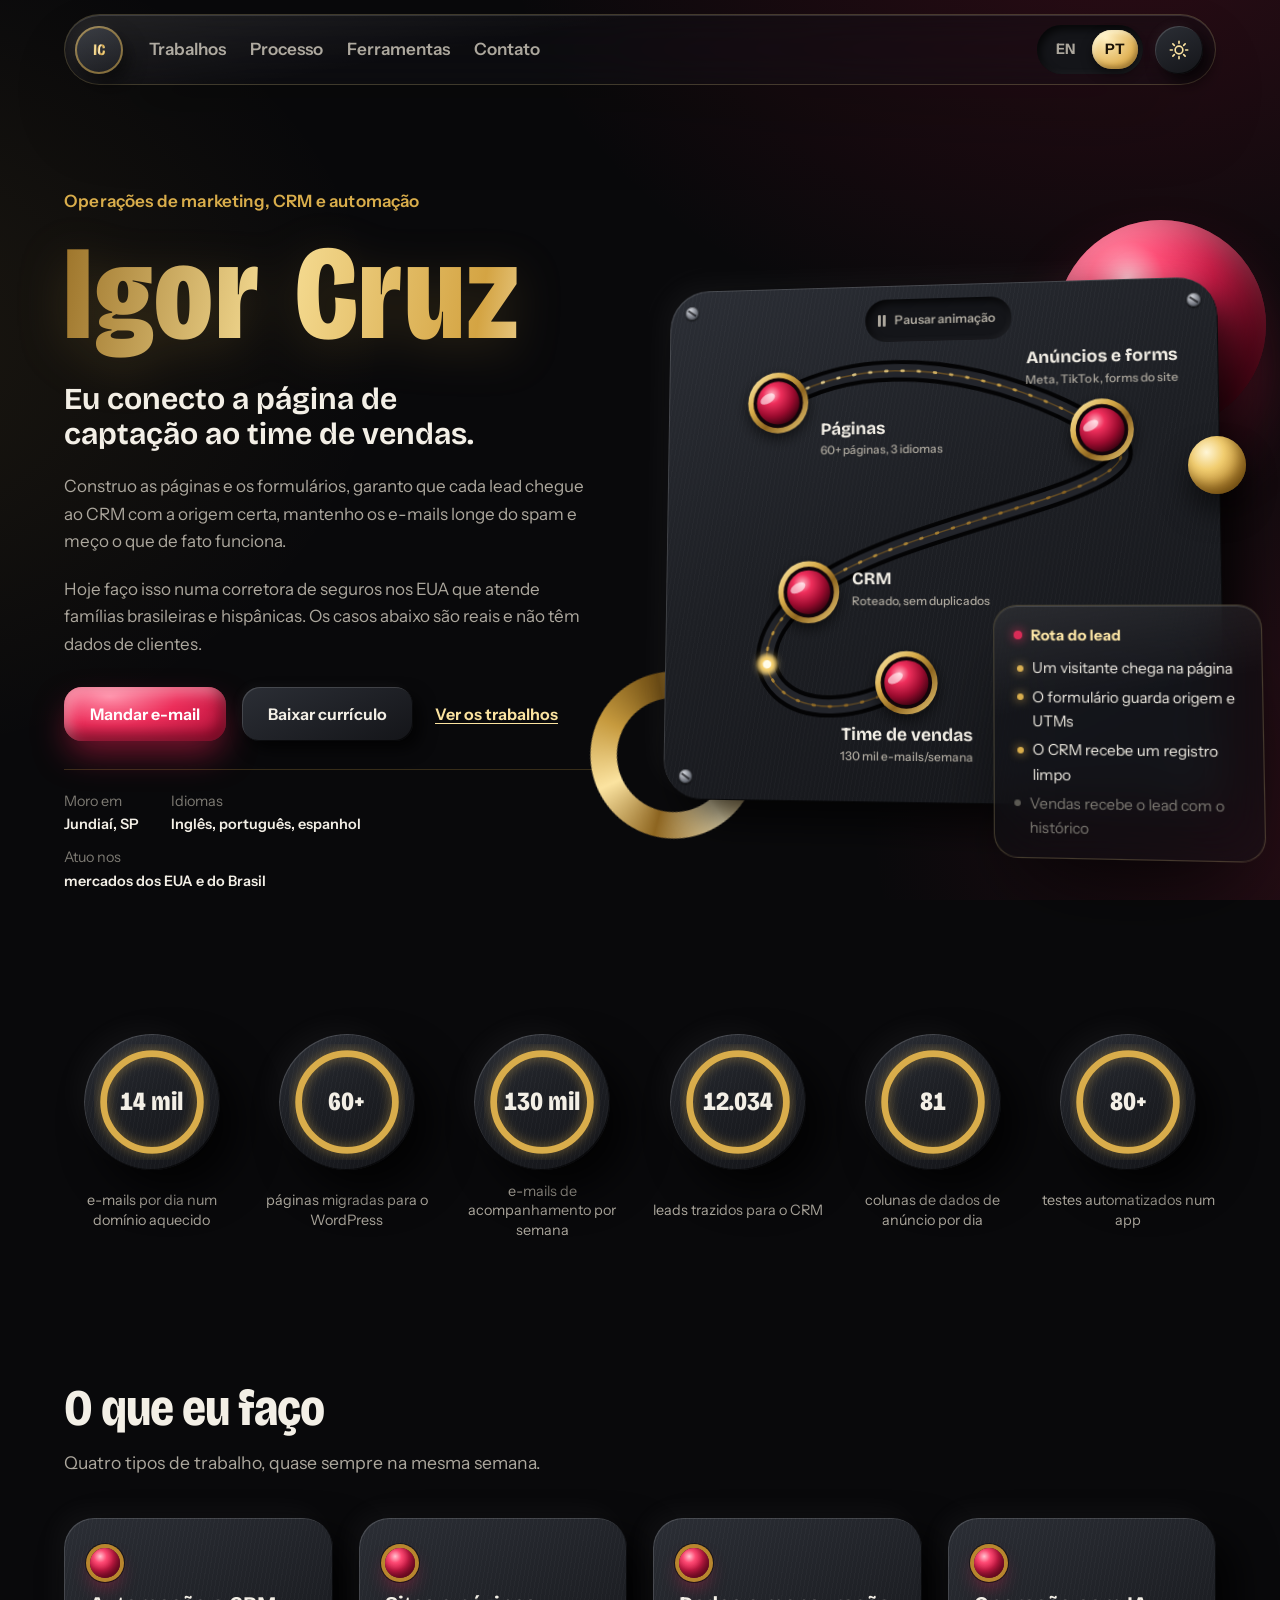
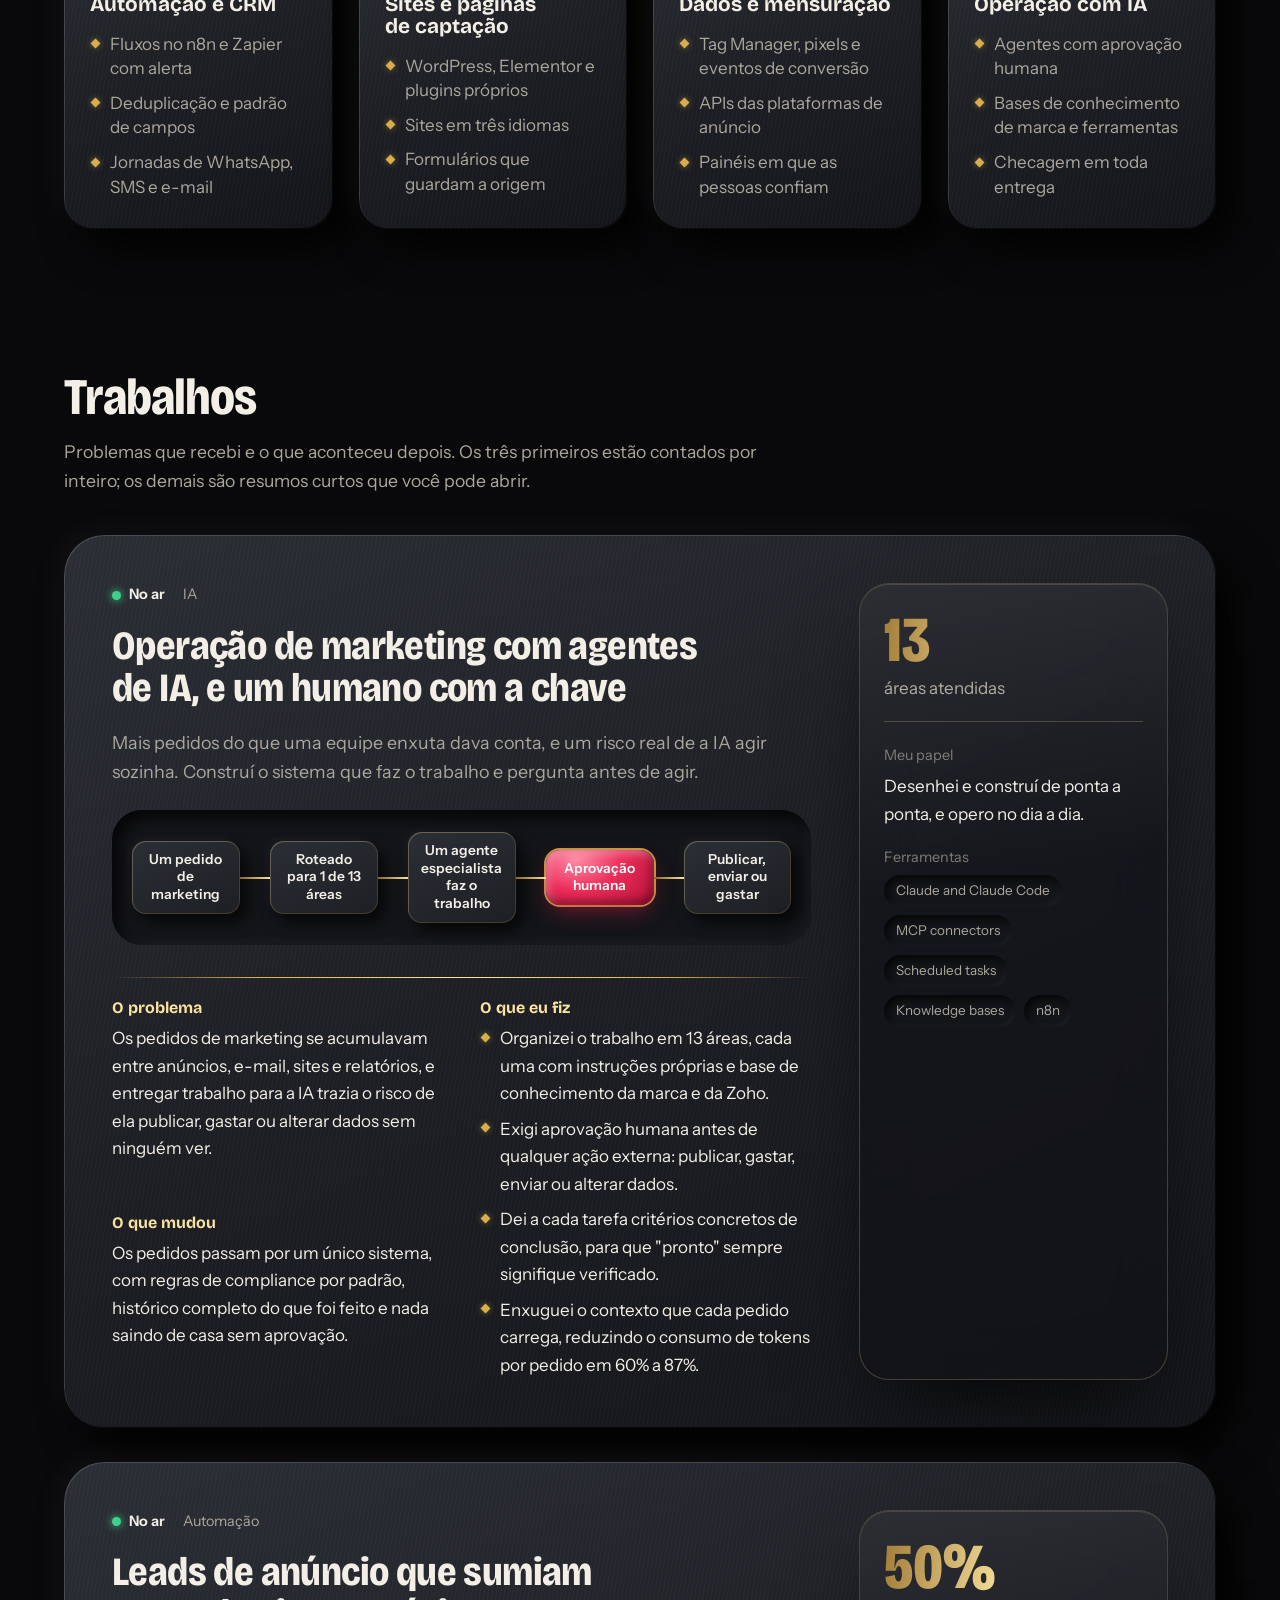
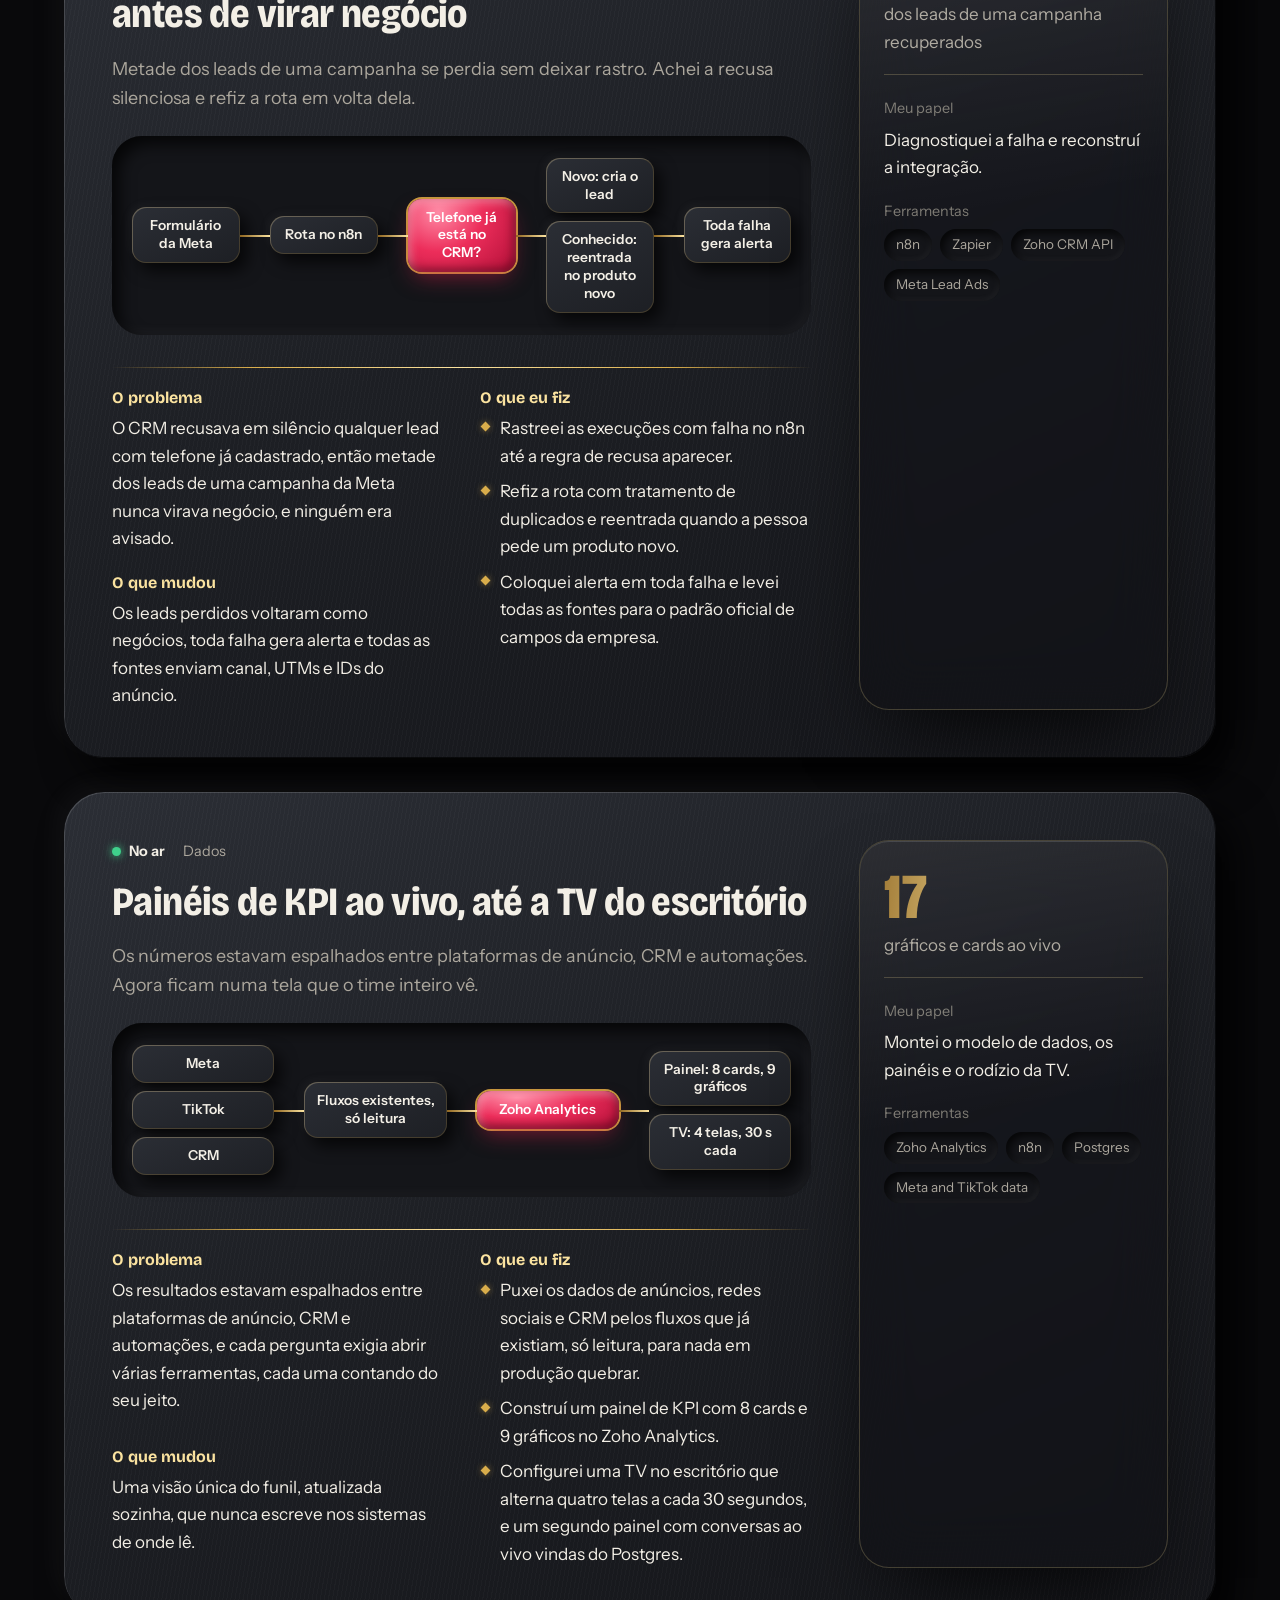
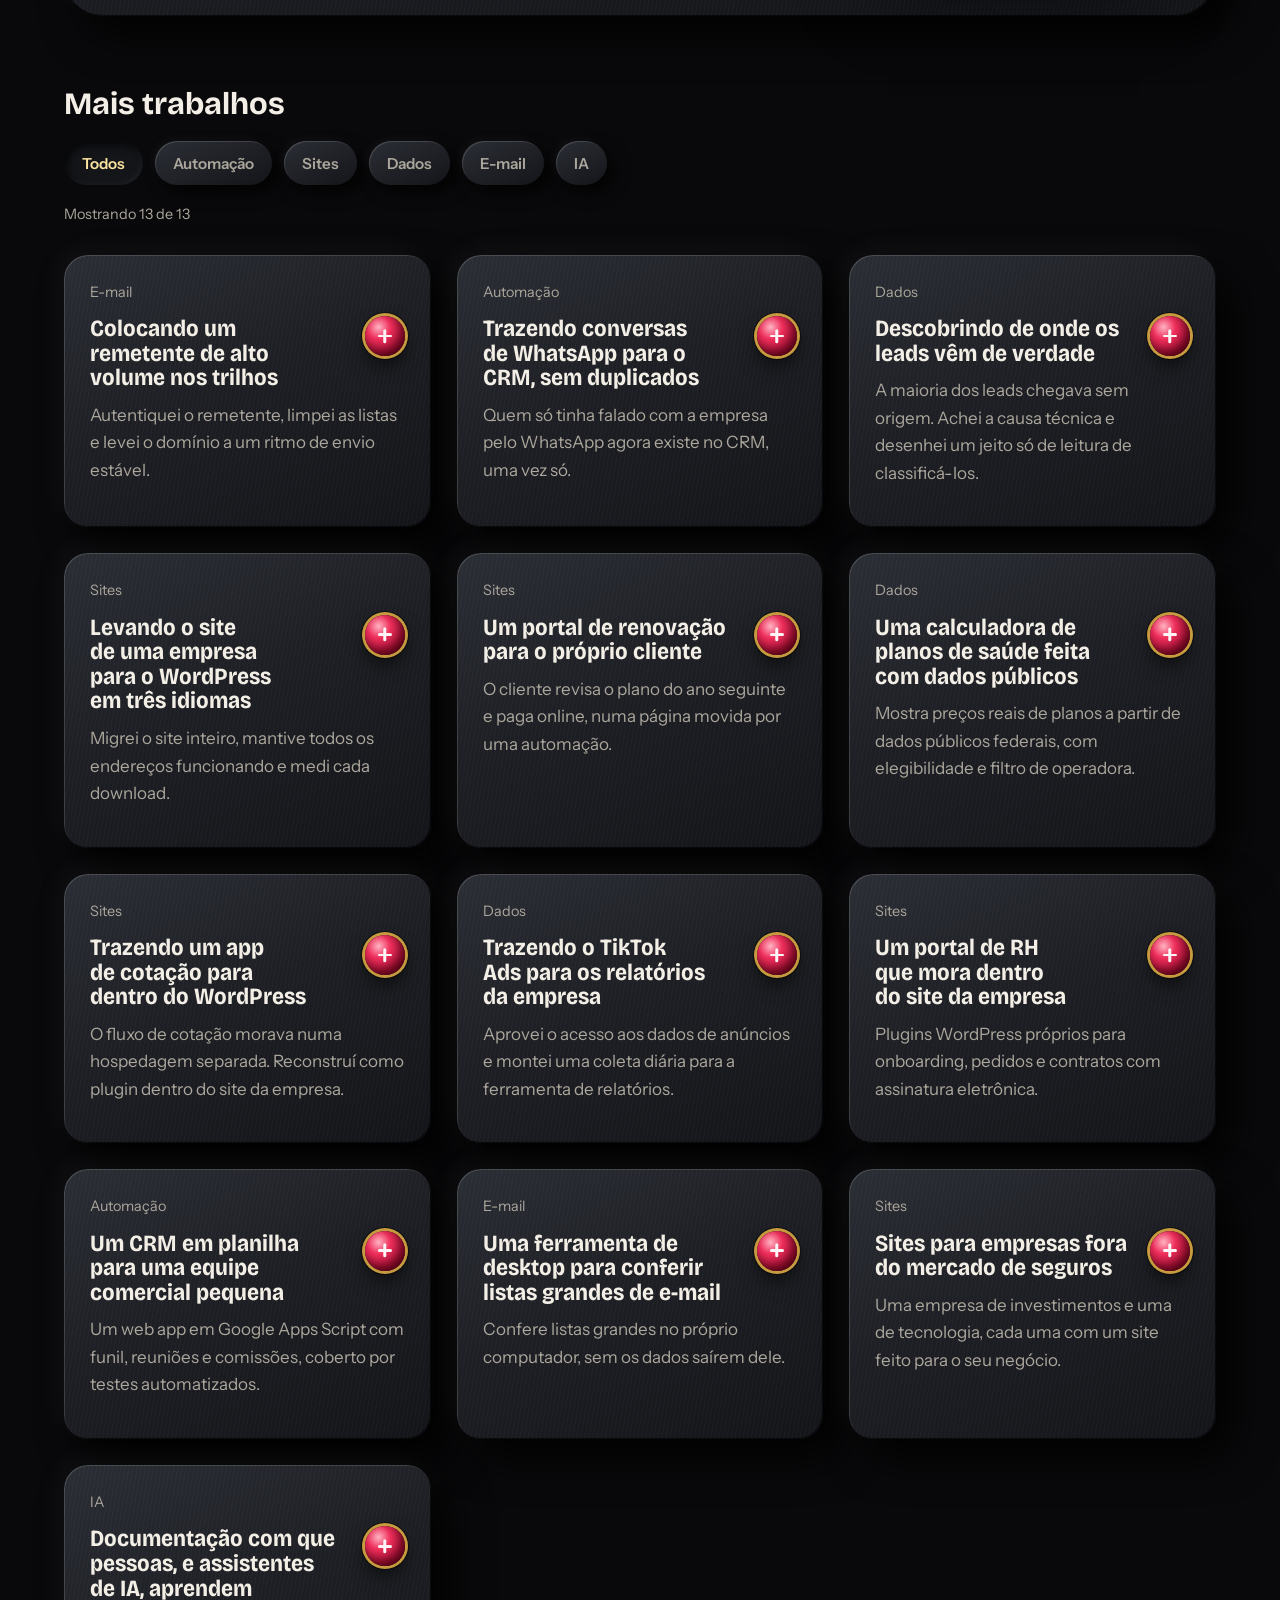
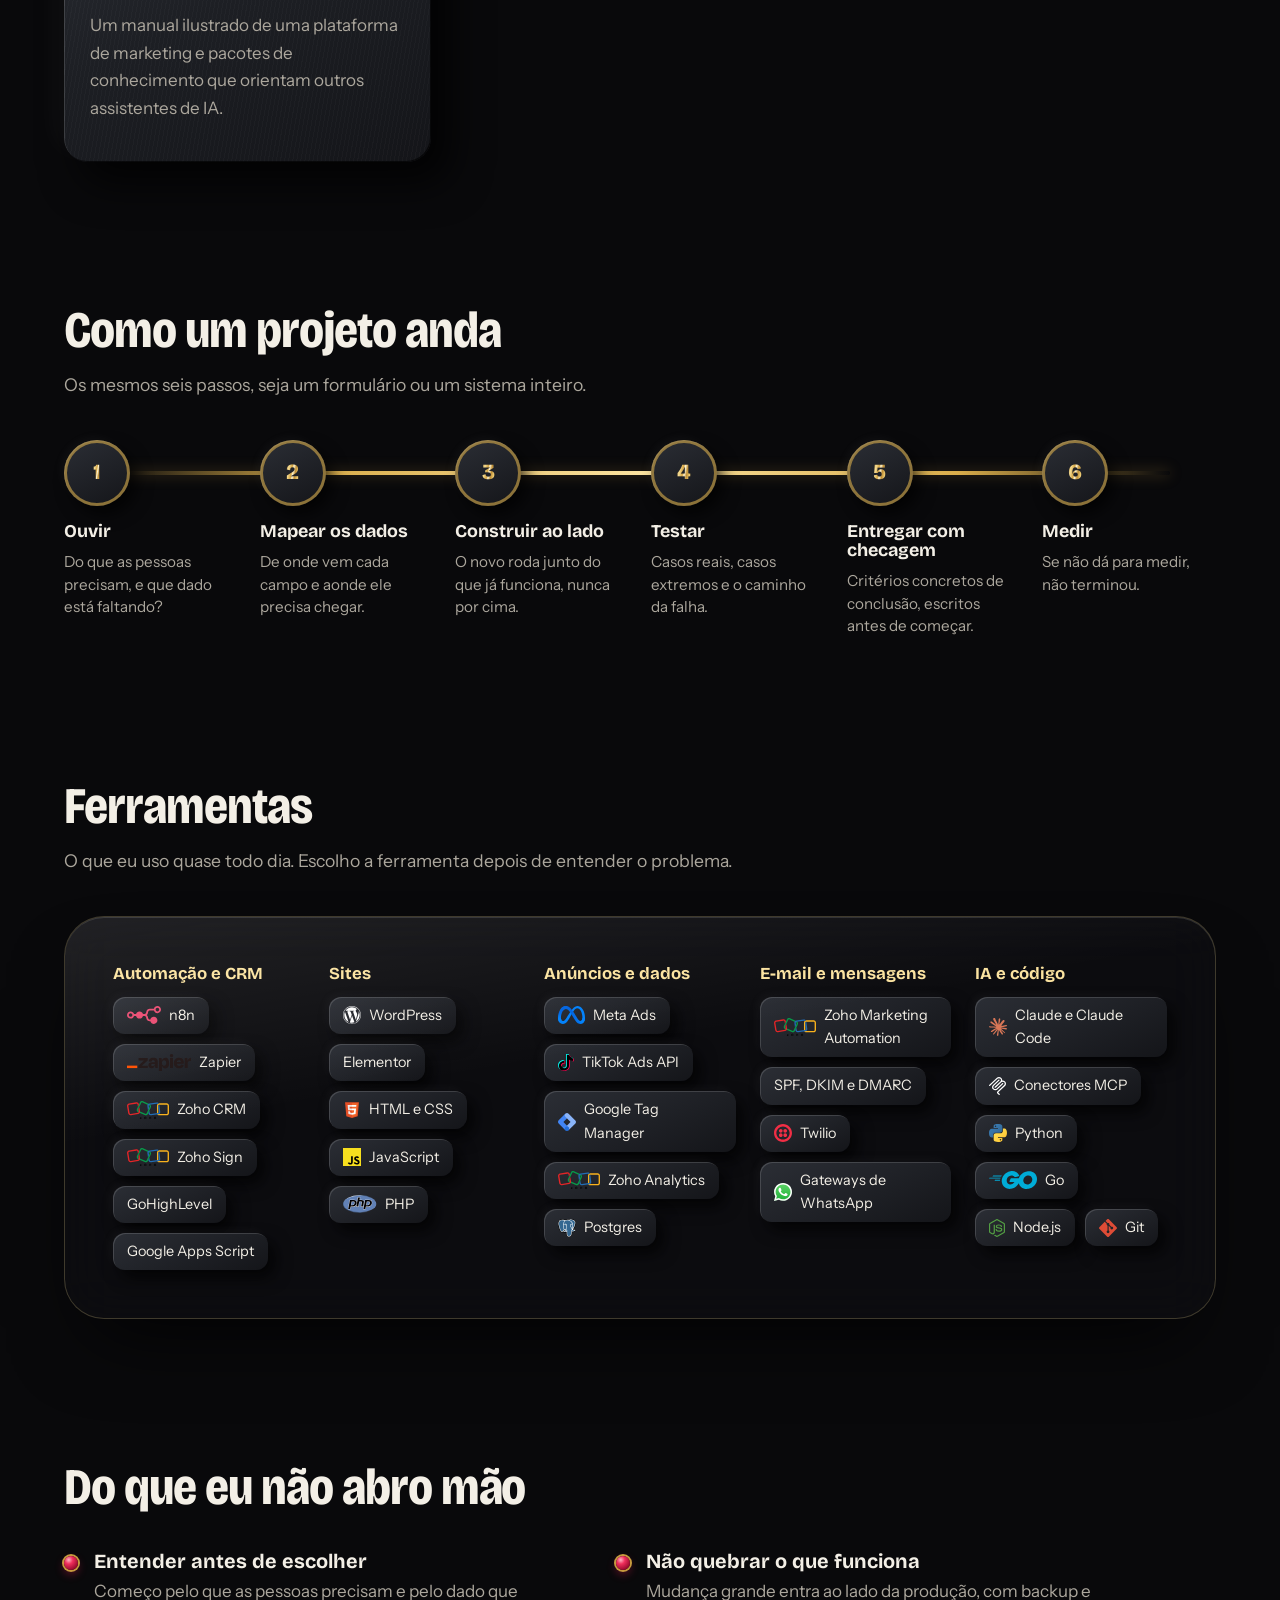
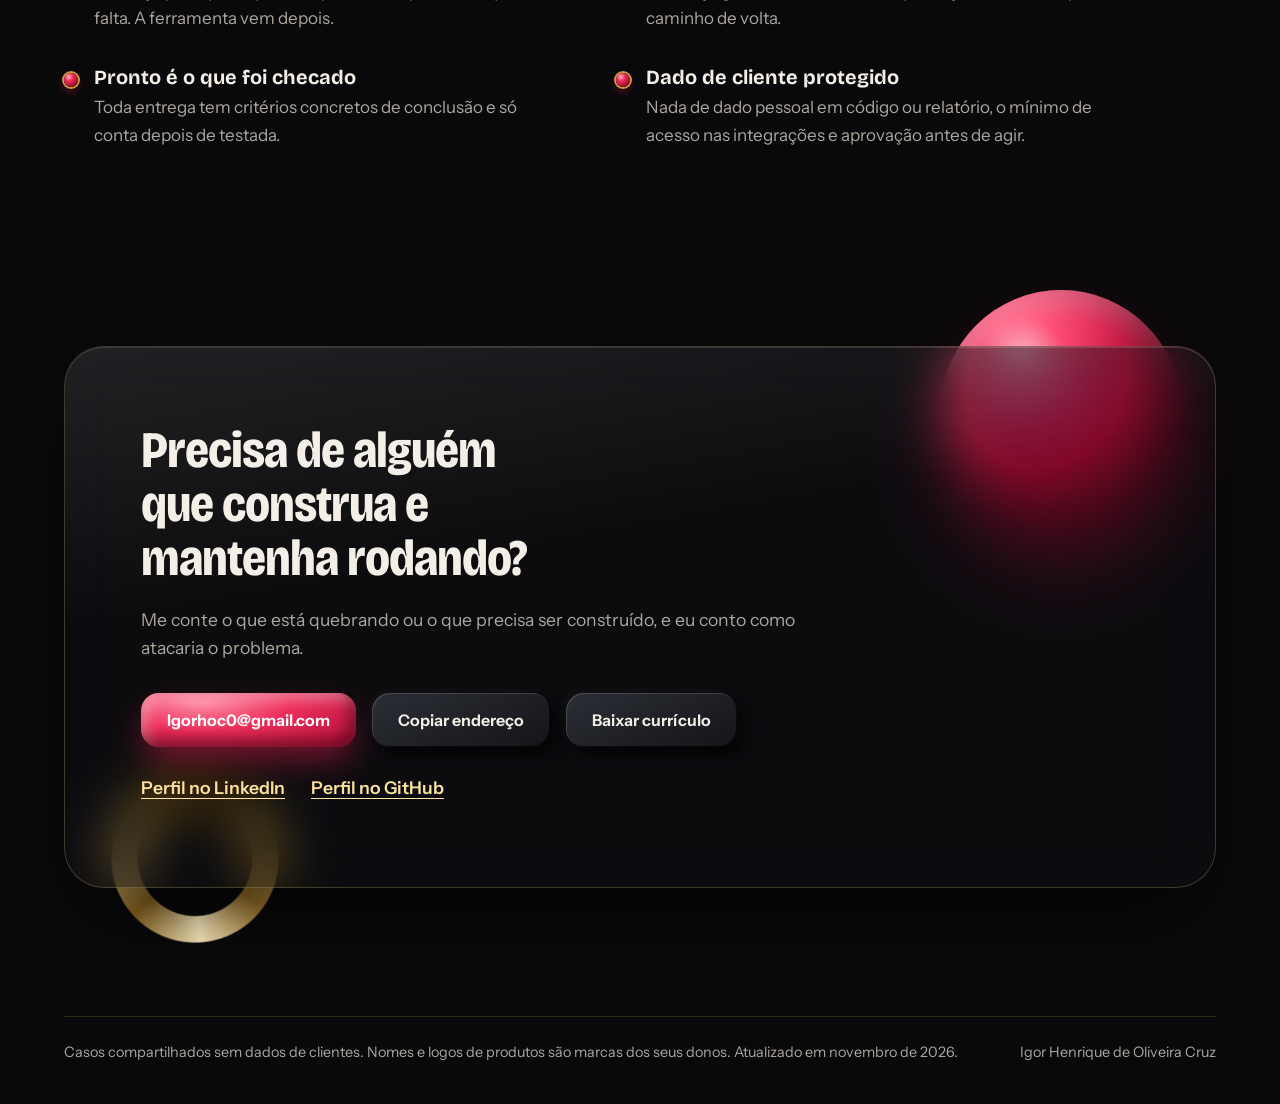
==== commit 74c1a455: "More work: generic summaries, no figures or status, personal project removed Co-Authored-By: Claude " ====
--- a/pt/index.html
+++ b/pt/index.html
@@ -4,14 +4,14 @@
 <meta charset="utf-8">
 <meta name="viewport" content="width=device-width, initial-scale=1, viewport-fit=cover">
 <title>Igor Cruz, operações de marketing, CRM e automação</title>
-<meta name="description" content="Portfólio de Igor Henrique de Oliveira Cruz: 17 casos em CRM, automação, sites, dados e IA aplicada para times de marketing.">
+<meta name="description" content="Portfólio de Igor Henrique de Oliveira Cruz: casos em CRM, automação, sites, dados e IA aplicada para times de marketing.">
 <link rel="canonical" href="https://igor-hoc-cruz.github.io/pt/">
 <link rel="alternate" hreflang="en" href="https://igor-hoc-cruz.github.io/">
 <link rel="alternate" hreflang="pt-BR" href="https://igor-hoc-cruz.github.io/pt/">
 <link rel="alternate" hreflang="x-default" href="https://igor-hoc-cruz.github.io/">
 <meta property="og:type" content="profile">
 <meta property="og:title" content="Igor Cruz, operações de marketing, CRM e automação">
-<meta property="og:description" content="Portfólio de Igor Henrique de Oliveira Cruz: 17 casos em CRM, automação, sites, dados e IA aplicada para times de marketing.">
+<meta property="og:description" content="Portfólio de Igor Henrique de Oliveira Cruz: casos em CRM, automação, sites, dados e IA aplicada para times de marketing.">
 <meta property="og:url" content="https://igor-hoc-cruz.github.io/pt/">
 <meta property="og:locale" content="pt_BR">
 <meta property="og:image" content="https://igor-hoc-cruz.github.io/assets/share.jpg">
@@ -240,7 +240,7 @@
   <section class="work" id="work" aria-labelledby="work-title">
     <div class="section-head">
       <h2 id="work-title">Trabalhos</h2>
-      <p>Dezessete casos, cada um com o problema que recebi e o que aconteceu depois. Os três primeiros estão contados por inteiro; aperte qualquer outro para abrir.</p>
+      <p>Problemas que recebi e o que aconteceu depois. Os três primeiros estão contados por inteiro; os demais são resumos curtos que você pode abrir.</p>
     </div>
     <div class="features" aria-label="Em detalhe">
     <article class="feature metal spot" id="case-ai-agents" data-tag="ai">
@@ -330,88 +330,83 @@
       <button class="chip-switch" type="button" data-filter="data" aria-pressed="false">Dados</button>
       <button class="chip-switch" type="button" data-filter="email" aria-pressed="false">E-mail</button>
       <button class="chip-switch" type="button" data-filter="ai" aria-pressed="false">IA</button>
-      <button class="chip-switch" type="button" data-filter="personal" aria-pressed="false">Pessoal</button>
     </div>
     <p class="showing" aria-live="polite" data-template="Mostrando {n} de {total}"></p>
     <div class="cases">
     <article class="case metal spot" id="case-deliverability" data-tag="email">
-      <div class="case-meta"><span class="status" data-status="live"><span class="led" aria-hidden="true"></span>No ar</span><span class="case-tag">E-mail</span></div>
+      <div class="case-meta"><span class="case-tag">E-mail</span></div>
       <h3 class="case-title">
         <button class="case-toggle" type="button" aria-expanded="true" aria-controls="case-deliverability-body" data-open="Abrir caso" data-close="Fechar caso">
-          <span class="case-title-text">Tirando um remetente de alto volume do buraco</span>
-          <span class="case-knob" aria-hidden="true"></span>
-        </button>
-      </h3>
-      <p class="case-metric"><strong class="gold-text">14k</strong> envios por dia</p>
-      <p class="case-summary">Autentiquei o remetente e limpei as listas. O domínio sustenta o limite de aquecimento de 14 mil envios por dia.</p>
+          <span class="case-title-text">Colocando um remetente de alto volume nos trilhos</span>
+          <span class="case-knob" aria-hidden="true"></span>
+        </button>
+      </h3>
+      <p class="case-summary">Autentiquei o remetente, limpei as listas e levei o domínio a um ritmo de envio estável.</p>
       <div class="case-body" id="case-deliverability-body">
         <div class="case-body-inner">
           <div class="story">
-            <section><h4>O problema</h4><p>Muito e-mail saindo, taxa de rejeição alta e um domínio com dois registros DMARC que se anulavam.</p></section>
-            <section><h4>O que eu fiz</h4><ul class="did"><li>Fiz backup do DNS e unifiquei os registros DMARC duplicados.</li><li>Criei o caminho de retorno personalizado.</li><li>Suprimi milhares de endereços inválidos e domínios problemáticos.</li></ul></section>
-            <section><h4>O que mudou</h4><p>O remetente passa nas checagens de SPF, DKIM, DMARC e caminho de retorno, e o aquecimento segue estável em 14 mil envios por dia.</p></section>
+            <section><h4>O problema</h4><p>Muito e-mail saindo, rejeição alta e um domínio com configurações de DNS trabalhando contra ele.</p></section>
+            <section><h4>O que eu fiz</h4><ul class="did"><li>Revisei e corrigi a autenticação de e-mail do domínio.</li><li>Criei um caminho de retorno dedicado.</li><li>Tirei das listas os endereços inválidos e os domínios problemáticos.</li></ul></section>
+            <section><h4>O que mudou</h4><p>O remetente passa nas checagens padrão de autenticação e envia num volume estável e saudável.</p></section>
           </div>
           <ul class="chips" aria-label="Ferramentas"><li>GoHighLevel</li><li>Zoho Marketing Automation</li><li>Cloudflare DNS</li><li>SPF, DKIM and DMARC</li></ul>
         </div>
       </div>
     </article>
     <article class="case metal spot" id="case-whatsapp-import" data-tag="automation">
-      <div class="case-meta"><span class="status" data-status="live"><span class="led" aria-hidden="true"></span>No ar</span><span class="case-tag">Automação</span></div>
+      <div class="case-meta"><span class="case-tag">Automação</span></div>
       <h3 class="case-title">
         <button class="case-toggle" type="button" aria-expanded="true" aria-controls="case-whatsapp-import-body" data-open="Abrir caso" data-close="Fechar caso">
-          <span class="case-title-text">Doze mil conversas de WhatsApp no CRM, sem duplicados</span>
-          <span class="case-knob" aria-hidden="true"></span>
-        </button>
-      </h3>
-      <p class="case-metric"><strong class="gold-text">12,034</strong> leads criados</p>
-      <p class="case-summary">Quem tinha falado com a empresa pelo WhatsApp não existia no CRM. Agora existe, uma vez só.</p>
+          <span class="case-title-text">Trazendo conversas de WhatsApp para o CRM, sem duplicados</span>
+          <span class="case-knob" aria-hidden="true"></span>
+        </button>
+      </h3>
+      <p class="case-summary">Quem só tinha falado com a empresa pelo WhatsApp agora existe no CRM, uma vez só.</p>
       <div class="case-body" id="case-whatsapp-import-body">
         <div class="case-body-inner">
           <div class="story">
-            <section><h4>O problema</h4><p>Milhares de contatos viviam só dentro do WhatsApp, e o time comercial não conseguia acompanhar nem medir.</p></section>
-            <section><h4>O que eu fiz</h4><ul class="did"><li>Construí um fluxo no n8n que lê os contatos do gateway de WhatsApp e confere cada número no CRM antes.</li><li>Criei os leads novos com idioma e uma tag de lote, para a importação ser sempre rastreável.</li><li>Rodei português e espanhol separados e depois desliguei o fluxo.</li></ul></section>
-            <section><h4>O que mudou</h4><p>12.034 leads criados (8.984 em português e 3.050 em espanhol) e 471 contatos existentes preservados.</p></section>
-          </div>
-          <ul class="chips" aria-label="Ferramentas"><li>n8n</li><li>WhatsApp gateway (WAHA)</li><li>Zoho CRM API</li></ul>
+            <section><h4>O problema</h4><p>Muitos contatos viviam só dentro do WhatsApp, e o time comercial não conseguia acompanhar nem medir.</p></section>
+            <section><h4>O que eu fiz</h4><ul class="did"><li>Construí uma automação que lê os contatos do gateway de WhatsApp e confere cada número no CRM antes.</li><li>Criei os leads novos com idioma e uma tag de lote, para toda importação ser rastreável.</li><li>Rodei cada idioma separado e desliguei o fluxo ao terminar.</li></ul></section>
+            <section><h4>O que mudou</h4><p>Leads novos no CRM para acompanhamento, e os contatos existentes preservados.</p></section>
+          </div>
+          <ul class="chips" aria-label="Ferramentas"><li>n8n</li><li>WhatsApp gateway</li><li>Zoho CRM API</li></ul>
         </div>
       </div>
     </article>
     <article class="case metal spot" id="case-lead-source" data-tag="data">
-      <div class="case-meta"><span class="status" data-status="progress"><span class="led" aria-hidden="true"></span>Em andamento</span><span class="case-tag">Dados</span></div>
+      <div class="case-meta"><span class="case-tag">Dados</span></div>
       <h3 class="case-title">
         <button class="case-toggle" type="button" aria-expanded="true" aria-controls="case-lead-source-body" data-open="Abrir caso" data-close="Fechar caso">
-          <span class="case-title-text">De onde vêm os nossos leads?</span>
-          <span class="case-knob" aria-hidden="true"></span>
-        </button>
-      </h3>
-      
-      <p class="case-summary">Quase nenhum lead tinha origem registrada. A causa era um iframe; a solução é um classificador que só lê.</p>
+          <span class="case-title-text">Descobrindo de onde os leads vêm de verdade</span>
+          <span class="case-knob" aria-hidden="true"></span>
+        </button>
+      </h3>
+      <p class="case-summary">A maioria dos leads chegava sem origem. Achei a causa técnica e desenhei um jeito só de leitura de classificá-los.</p>
       <div class="case-body" id="case-lead-source-body">
         <div class="case-body-inner">
           <div class="story">
-            <section><h4>O problema</h4><p>Os leads chegavam ao CRM sem origem, e ninguém sabia quanto custava um lead ou um cliente em cada canal.</p></section>
-            <section><h4>O que eu fiz</h4><ul class="did"><li>Achei a causa: o formulário de cotação roda dentro de um iframe que não enxerga as UTMs da página.</li><li>Desenhei um fluxo separado, só de leitura, que classifica o canal de cada lead.</li><li>Cobri as regras de classificação com testes automatizados.</li></ul></section>
-            <section><h4>O que mudou</h4><p>Lógica de classificação pronta e testada, gravando no Zoho Analytics, sem mexer em nenhum fluxo de produção.</p></section>
+            <section><h4>O problema</h4><p>Sem origem registrada, ninguém sabia quanto cada canal custava de verdade.</p></section>
+            <section><h4>O que eu fiz</h4><ul class="did"><li>Rastreei a causa até um formulário incorporado de um jeito que escondia as tags de campanha da página.</li><li>Desenhei um fluxo separado, só de leitura, que classifica o canal de cada lead.</li><li>Cobri as regras de classificação com testes automatizados.</li></ul></section>
+            <section><h4>O que mudou</h4><p>Um jeito testado de classificar canais, construído sem mexer em nada de produção.</p></section>
           </div>
           <ul class="chips" aria-label="Ferramentas"><li>n8n API</li><li>JavaScript</li><li>Zoho Analytics</li><li>Automated tests</li></ul>
         </div>
       </div>
     </article>
     <article class="case metal spot" id="case-trilingual-site" data-tag="web">
-      <div class="case-meta"><span class="status" data-status="live"><span class="led" aria-hidden="true"></span>No ar</span><span class="case-tag">Sites</span></div>
+      <div class="case-meta"><span class="case-tag">Sites</span></div>
       <h3 class="case-title">
         <button class="case-toggle" type="button" aria-expanded="true" aria-controls="case-trilingual-site-body" data-open="Abrir caso" data-close="Fechar caso">
-          <span class="case-title-text">Um site, três idiomas e nada perdido no caminho</span>
-          <span class="case-knob" aria-hidden="true"></span>
-        </button>
-      </h3>
-      <p class="case-metric"><strong class="gold-text">60+</strong> páginas migradas</p>
-      <p class="case-summary">Levei mais de 60 páginas para o WordPress em português, espanhol e inglês, mantive cada URL e medi cada download.</p>
+          <span class="case-title-text">Levando o site de uma empresa para o WordPress em três idiomas</span>
+          <span class="case-knob" aria-hidden="true"></span>
+        </button>
+      </h3>
+      <p class="case-summary">Migrei o site inteiro, mantive todos os endereços funcionando e medi cada download.</p>
       <div class="case-body" id="case-trilingual-site-body">
         <div class="case-body-inner">
           <div class="story">
-            <section><h4>O problema</h4><p>O site estava numa plataforma antiga, sem versões completas em espanhol e inglês, lento no celular e sem eventos de conversão confiáveis.</p></section>
-            <section><h4>O que eu fiz</h4><ul class="did"><li>Migrei mais de 60 páginas para WordPress e Elementor com as URLs preservadas.</li><li>Otimizei imagens e vídeo e configurei SEO e cartões de compartilhamento.</li><li>Criei páginas de e-book e guias com formulário, cada download medido como conversão da Meta via Google Tag Manager.</li></ul></section>
+            <section><h4>O problema</h4><p>O site estava numa plataforma antiga, incompleto em dois idiomas e lento no celular.</p></section>
+            <section><h4>O que eu fiz</h4><ul class="did"><li>Migrei as páginas para WordPress e Elementor com os endereços preservados.</li><li>Otimizei imagens e vídeo e configurei SEO e cartões de compartilhamento.</li><li>Criei páginas de guias e e-books com formulário, cada download medido como conversão.</li></ul></section>
             <section><h4>O que mudou</h4><p>Um site mais rápido em três idiomas, com cada download de material medido.</p></section>
           </div>
           <ul class="chips" aria-label="Ferramentas"><li>WordPress</li><li>Elementor</li><li>HTML, CSS and JS</li><li>Google Tag Manager</li><li>Meta Pixel</li></ul>
@@ -419,62 +414,59 @@
       </div>
     </article>
     <article class="case metal spot" id="case-renewal-portal" data-tag="web">
-      <div class="case-meta"><span class="status" data-status="live"><span class="led" aria-hidden="true"></span>No ar</span><span class="case-tag">Sites</span></div>
+      <div class="case-meta"><span class="case-tag">Sites</span></div>
       <h3 class="case-title">
         <button class="case-toggle" type="button" aria-expanded="true" aria-controls="case-renewal-portal-body" data-open="Abrir caso" data-close="Fechar caso">
-          <span class="case-title-text">Um portal de renovação para a temporada de inscrição</span>
-          <span class="case-knob" aria-hidden="true"></span>
-        </button>
-      </h3>
-      
-      <p class="case-summary">O cliente revisa o plano do ano seguinte e paga online, numa página que na verdade é uma automação disfarçada.</p>
+          <span class="case-title-text">Um portal de renovação para o próprio cliente</span>
+          <span class="case-knob" aria-hidden="true"></span>
+        </button>
+      </h3>
+      <p class="case-summary">O cliente revisa o plano do ano seguinte e paga online, numa página movida por uma automação.</p>
       <div class="case-body" id="case-renewal-portal-body">
         <div class="case-body-inner">
           <div class="story">
-            <section><h4>O problema</h4><p>Os clientes precisavam revisar e renovar o plano sozinhos, sem esperar uma ligação na época mais cheia do ano.</p></section>
-            <section><h4>O que eu fiz</h4><ul class="did"><li>Construí uma página no WordPress que carrega um fluxo de várias etapas servido pelo n8n.</li><li>Montei um formulário de cotação em três etapas: contato, família e renda, e plano.</li><li>Conectei o pagamento com cartão pelo Stripe.</li></ul></section>
-            <section><h4>O que mudou</h4><p>O portal está no ar no site da empresa desde novembro de 2026, pronto para a temporada 2027.</p></section>
-          </div>
-          <ul class="chips" aria-label="Ferramentas"><li>WordPress</li><li>n8n</li><li>Stripe</li><li>JavaScript</li></ul>
+            <section><h4>O problema</h4><p>Os clientes precisavam revisar e renovar o plano sozinhos, sem esperar uma ligação.</p></section>
+            <section><h4>O que eu fiz</h4><ul class="did"><li>Construí uma página no site que carrega um fluxo de várias etapas servido pelo n8n.</li><li>Montei um formulário de cotação passo a passo.</li><li>Conectei o pagamento online com cartão.</li></ul></section>
+            <section><h4>O que mudou</h4><p>Renovações que o cliente conclui sozinho, a qualquer hora.</p></section>
+          </div>
+          <ul class="chips" aria-label="Ferramentas"><li>WordPress</li><li>n8n</li><li>Online payments</li><li>JavaScript</li></ul>
         </div>
       </div>
     </article>
     <article class="case metal spot" id="case-aca-calculator" data-tag="data">
-      <div class="case-meta"><span class="status" data-status="progress"><span class="led" aria-hidden="true"></span>Em andamento</span><span class="case-tag">Dados</span></div>
+      <div class="case-meta"><span class="case-tag">Dados</span></div>
       <h3 class="case-title">
         <button class="case-toggle" type="button" aria-expanded="true" aria-controls="case-aca-calculator-body" data-open="Abrir caso" data-close="Fechar caso">
-          <span class="case-title-text">Uma calculadora de planos de saúde com preço real</span>
-          <span class="case-knob" aria-hidden="true"></span>
-        </button>
-      </h3>
-      <p class="case-metric"><strong class="gold-text">14</strong> estados com preço</p>
-      <p class="case-summary">Mostra prêmios reais a partir de dados públicos federais, com elegibilidade e filtro de operadora.</p>
+          <span class="case-title-text">Uma calculadora de planos de saúde feita com dados públicos</span>
+          <span class="case-knob" aria-hidden="true"></span>
+        </button>
+      </h3>
+      <p class="case-summary">Mostra preços reais de planos a partir de dados públicos federais, com elegibilidade e filtro de operadora.</p>
       <div class="case-body" id="case-aca-calculator-body">
         <div class="case-body-inner">
           <div class="story">
-            <section><h4>O problema</h4><p>Os visitantes queriam saber quanto um plano custaria de verdade antes de falar com alguém, e estimativas genéricas não bastavam.</p></section>
-            <section><h4>O que eu fiz</h4><ul class="did"><li>Modelei os arquivos públicos federais dos anos de plano 2026 e 2027.</li><li>Coloquei checagem de elegibilidade e filtro por operadora.</li><li>Publiquei a página fora dos buscadores enquanto os estados restantes entram.</li></ul></section>
-            <section><h4>O que mudou</h4><p>Preços reais para 14 estados do marketplace federal; os marketplaces estaduais vêm a seguir.</p></section>
-          </div>
-          <ul class="chips" aria-label="Ferramentas"><li>CMS public use files</li><li>JavaScript</li><li>Data modelling</li></ul>
+            <section><h4>O problema</h4><p>Os visitantes queriam saber quanto um plano custaria de verdade antes de falar com alguém.</p></section>
+            <section><h4>O que eu fiz</h4><ul class="did"><li>Modelei os arquivos públicos federais de planos.</li><li>Coloquei checagem de elegibilidade e filtro por operadora.</li><li>Construí a página para novas regiões entrarem com o tempo.</li></ul></section>
+            <section><h4>O que mudou</h4><p>O visitante vê preços reais para a sua situação, em vez de estimativas genéricas.</p></section>
+          </div>
+          <ul class="chips" aria-label="Ferramentas"><li>Public federal data</li><li>JavaScript</li><li>Data modelling</li></ul>
         </div>
       </div>
     </article>
     <article class="case metal spot" id="case-auto-quote" data-tag="web">
-      <div class="case-meta"><span class="status" data-status="live"><span class="led" aria-hidden="true"></span>No ar</span><span class="case-tag">Sites</span></div>
+      <div class="case-meta"><span class="case-tag">Sites</span></div>
       <h3 class="case-title">
         <button class="case-toggle" type="button" aria-expanded="true" aria-controls="case-auto-quote-body" data-open="Abrir caso" data-close="Fechar caso">
-          <span class="case-title-text">Trazendo um app de cotação de auto para dentro do WordPress</span>
-          <span class="case-knob" aria-hidden="true"></span>
-        </button>
-      </h3>
-      
+          <span class="case-title-text">Trazendo um app de cotação para dentro do WordPress</span>
+          <span class="case-knob" aria-hidden="true"></span>
+        </button>
+      </h3>
       <p class="case-summary">O fluxo de cotação morava numa hospedagem separada. Reconstruí como plugin dentro do site da empresa.</p>
       <div class="case-body" id="case-auto-quote-body">
         <div class="case-body-inner">
           <div class="story">
             <section><h4>O problema</h4><p>Um app externo significava mais uma hospedagem para pagar, mais um lugar para quebrar e o visitante pulando entre domínios.</p></section>
-            <section><h4>O que eu fiz</h4><ul class="did"><li>Reconstruí o fluxo como plugin WordPress, com catálogo de veículos local.</li><li>Mantive a API de cotação e o armazenamento no Supabase que já funcionavam.</li><li>Publiquei as páginas de cotação nos idiomas do site.</li></ul></section>
+            <section><h4>O que eu fiz</h4><ul class="did"><li>Reconstruí o fluxo como plugin WordPress, com catálogo local.</li><li>Mantive o serviço de cotação e o banco de dados que já funcionavam.</li><li>Publiquei as páginas de cotação nos idiomas do site.</li></ul></section>
             <section><h4>O que mudou</h4><p>As cotações rodam dentro do site da empresa, sem hospedagem externa para manter.</p></section>
           </div>
           <ul class="chips" aria-label="Ferramentas"><li>WordPress plugin</li><li>PHP</li><li>Rating API</li><li>Supabase</li></ul>
@@ -482,149 +474,122 @@
       </div>
     </article>
     <article class="case metal spot" id="case-tiktok-data" data-tag="data">
-      <div class="case-meta"><span class="status" data-status="live"><span class="led" aria-hidden="true"></span>No ar</span><span class="case-tag">Dados</span></div>
+      <div class="case-meta"><span class="case-tag">Dados</span></div>
       <h3 class="case-title">
         <button class="case-toggle" type="button" aria-expanded="true" aria-controls="case-tiktok-data-body" data-open="Abrir caso" data-close="Fechar caso">
           <span class="case-title-text">Trazendo o TikTok Ads para os relatórios da empresa</span>
           <span class="case-knob" aria-hidden="true"></span>
         </button>
       </h3>
-      <p class="case-metric"><strong class="gold-text">81</strong> colunas por dia</p>
-      <p class="case-summary">Consegui aprovar um app da Marketing API e colocar 81 colunas de dados de campanha entrando todo dia.</p>
+      <p class="case-summary">Aprovei o acesso aos dados de anúncios e montei uma coleta diária para a ferramenta de relatórios.</p>
       <div class="case-body" id="case-tiktok-data-body">
         <div class="case-body-inner">
           <div class="story">
-            <section><h4>O problema</h4><p>Os anúncios eram reprovados sem motivo claro e os números de campanha ficavam presos no TikTok, longe dos relatórios da empresa.</p></section>
-            <section><h4>O que eu fiz</h4><ul class="did"><li>Identifiquei a regra de categoria restrita por trás das reprovações e abri a revisão de elegibilidade.</li><li>Aprovei um app da Marketing API só com escopos de leitura.</li><li>Analisei os criativos para mostrar quais mensagens passam na política.</li></ul></section>
-            <section><h4>O que mudou</h4><p>Coleta diária de 81 colunas de campanhas, grupos e anúncios no Zoho Analytics.</p></section>
+            <section><h4>O problema</h4><p>Os anúncios eram reprovados sem motivo claro e os números de campanha ficavam presos no TikTok.</p></section>
+            <section><h4>O que eu fiz</h4><ul class="did"><li>Identifiquei a regra de política por trás das reprovações e abri a revisão.</li><li>Aprovei o acesso à API só com permissões de leitura.</li><li>Analisei os criativos para mostrar quais mensagens passam na política.</li></ul></section>
+            <section><h4>O que mudou</h4><p>Dados de campanhas, grupos e anúncios chegam todo dia aos relatórios da empresa.</p></section>
           </div>
           <ul class="chips" aria-label="Ferramentas"><li>TikTok Marketing API</li><li>OAuth</li><li>n8n</li><li>Zoho Analytics</li></ul>
         </div>
       </div>
     </article>
     <article class="case metal spot" id="case-hr-portal" data-tag="web">
-      <div class="case-meta"><span class="status" data-status="live"><span class="led" aria-hidden="true"></span>No ar</span><span class="case-tag">Sites</span></div>
+      <div class="case-meta"><span class="case-tag">Sites</span></div>
       <h3 class="case-title">
         <button class="case-toggle" type="button" aria-expanded="true" aria-controls="case-hr-portal-body" data-open="Abrir caso" data-close="Fechar caso">
           <span class="case-title-text">Um portal de RH que mora dentro do site da empresa</span>
           <span class="case-knob" aria-hidden="true"></span>
         </button>
       </h3>
-      
-      <p class="case-summary">Plugins WordPress próprios para onboarding, pedidos e contratos assinados pelo Zoho Sign.</p>
+      <p class="case-summary">Plugins WordPress próprios para onboarding, pedidos e contratos com assinatura eletrônica.</p>
       <div class="case-body" id="case-hr-portal-body">
         <div class="case-body-inner">
           <div class="story">
             <section><h4>O problema</h4><p>Contratos de prestadores e onboarding eram feitos à mão, em documentos soltos e sem histórico.</p></section>
-            <section><h4>O que eu fiz</h4><ul class="did"><li>Escrevi plugins WordPress para acessos, pedidos e trilha de auditoria.</li><li>Enviei os contratos preenchidos para assinatura pelo Zoho Sign.</li><li>Testei cada versão localmente antes de ir ao ar.</li></ul></section>
-            <section><h4>O que mudou</h4><p>O portal roda dentro do site que já existia, sem servidor extra, e cada contrato guarda um histórico reaproveitável.</p></section>
+            <section><h4>O que eu fiz</h4><ul class="did"><li>Escrevi plugins WordPress para acessos, pedidos e trilha de auditoria.</li><li>Enviei os contratos preenchidos para assinatura eletrônica.</li><li>Testei cada versão localmente antes de ir ao ar.</li></ul></section>
+            <section><h4>O que mudou</h4><p>O portal roda dentro do site que já existia, sem servidor extra, e cada contrato guarda o seu histórico.</p></section>
           </div>
           <ul class="chips" aria-label="Ferramentas"><li>PHP</li><li>WordPress REST API</li><li>Zoho Sign API</li><li>JavaScript</li></ul>
         </div>
       </div>
     </article>
     <article class="case metal spot" id="case-light-crm" data-tag="automation">
-      <div class="case-meta"><span class="status" data-status="live"><span class="led" aria-hidden="true"></span>No ar</span><span class="case-tag">Automação</span></div>
+      <div class="case-meta"><span class="case-tag">Automação</span></div>
       <h3 class="case-title">
         <button class="case-toggle" type="button" aria-expanded="true" aria-controls="case-light-crm-body" data-open="Abrir caso" data-close="Fechar caso">
           <span class="case-title-text">Um CRM em planilha para uma equipe comercial pequena</span>
           <span class="case-knob" aria-hidden="true"></span>
         </button>
       </h3>
-      <p class="case-metric"><strong class="gold-text">80+</strong> testes automatizados</p>
-      <p class="case-summary">Um web app em Google Apps Script com funil, reuniões e comissões, coberto por mais de 80 testes automatizados.</p>
+      <p class="case-summary">Um web app em Google Apps Script com funil, reuniões e comissões, coberto por testes automatizados.</p>
       <div class="case-body" id="case-light-crm-body">
         <div class="case-body-inner">
           <div class="story">
             <section><h4>O problema</h4><p>Uma equipe comercial pequena controlava o funil em planilhas e subia listas de contatos na mão para a plataforma de marketing.</p></section>
-            <section><h4>O que eu fiz</h4><ul class="did"><li>Construí um web app com funil, reuniões e comissões, uma planilha por pessoa.</li><li>Criei uma tela que envia planilhas para o GoHighLevel em lotes, dentro do limite da API.</li><li>Cobri regras, métricas e envios com mais de 80 testes automatizados.</li></ul></section>
-            <section><h4>O que mudou</h4><p>Cada pessoa mantém a própria planilha, e os envios para o GoHighLevel saem de uma tela só.</p></section>
+            <section><h4>O que eu fiz</h4><ul class="did"><li>Construí um web app com funil, reuniões e comissões, uma planilha por pessoa.</li><li>Criei uma tela que envia planilhas para a plataforma de marketing em lotes, dentro dos limites da API.</li><li>Cobri regras, métricas e envios com testes automatizados.</li></ul></section>
+            <section><h4>O que mudou</h4><p>Cada pessoa mantém a própria planilha, e o envio de listas sai de uma tela só.</p></section>
           </div>
           <ul class="chips" aria-label="Ferramentas"><li>Google Apps Script</li><li>GoHighLevel API</li><li>JavaScript</li></ul>
         </div>
       </div>
     </article>
     <article class="case metal spot" id="case-email-verifier" data-tag="email">
-      <div class="case-meta"><span class="status" data-status="delivered"><span class="led" aria-hidden="true"></span>Entregue</span><span class="case-tag">E-mail</span></div>
+      <div class="case-meta"><span class="case-tag">E-mail</span></div>
       <h3 class="case-title">
         <button class="case-toggle" type="button" aria-expanded="true" aria-controls="case-email-verifier-body" data-open="Abrir caso" data-close="Fechar caso">
-          <span class="case-title-text">Uma ferramenta de desktop para conferir listas enormes de e-mail</span>
-          <span class="case-knob" aria-hidden="true"></span>
-        </button>
-      </h3>
-      
-      <p class="case-summary">Verificadores online travam com listas muito grandes. Esta roda no notebook, num arquivo só.</p>
+          <span class="case-title-text">Uma ferramenta de desktop para conferir listas grandes de e-mail</span>
+          <span class="case-knob" aria-hidden="true"></span>
+        </button>
+      </h3>
+      <p class="case-summary">Confere listas grandes no próprio computador, sem os dados saírem dele.</p>
       <div class="case-body" id="case-email-verifier-body">
         <div class="case-body-inner">
           <div class="story">
-            <section><h4>O problema</h4><p>Endereços ruins prejudicavam a entrega, e as listas eram grandes e sensíveis demais para subir num serviço web.</p></section>
-            <section><h4>O que eu fiz</h4><ul class="did"><li>Escrevi um app de desktop em Go que confere endereços em massa, localmente.</li><li>Coloquei contagens, tela de revisão, bloqueio de entradas ruins e sugestão para erros de digitação comuns.</li><li>Dei a ele uma interface divertida, desenhada à mão, para qualquer pessoa do time usar.</li></ul></section>
-            <section><h4>O que mudou</h4><p>A versão 1.4 é um único executável para Windows; nenhum dado sai do computador.</p></section>
+            <section><h4>O problema</h4><p>Endereços ruins prejudicavam a entrega, e as listas eram grandes e sensíveis demais para serviços web.</p></section>
+            <section><h4>O que eu fiz</h4><ul class="did"><li>Escrevi um app de desktop em Go que confere endereços em massa, localmente.</li><li>Coloquei contagens, tela de revisão, bloqueio de entradas ruins e sugestão para erros de digitação comuns.</li><li>Dei a ele uma interface simples e amigável, para qualquer pessoa do time usar.</li></ul></section>
+            <section><h4>O que mudou</h4><p>Um arquivo único que qualquer pessoa roda, sem nenhum dado sair do computador.</p></section>
           </div>
           <ul class="chips" aria-label="Ferramentas"><li>Go</li><li>Desktop app</li><li>DNS lookups</li></ul>
         </div>
       </div>
     </article>
     <article class="case metal spot" id="case-company-sites" data-tag="web">
-      <div class="case-meta"><span class="status" data-status="live"><span class="led" aria-hidden="true"></span>No ar</span><span class="case-tag">Sites</span></div>
+      <div class="case-meta"><span class="case-tag">Sites</span></div>
       <h3 class="case-title">
         <button class="case-toggle" type="button" aria-expanded="true" aria-controls="case-company-sites-body" data-open="Abrir caso" data-close="Fechar caso">
           <span class="case-title-text">Sites para empresas fora do mercado de seguros</span>
           <span class="case-knob" aria-hidden="true"></span>
         </button>
       </h3>
-      <p class="case-metric"><strong class="gold-text">32</strong> páginas, dois idiomas</p>
       <p class="case-summary">Uma empresa de investimentos e uma de tecnologia, cada uma com um site feito para o seu negócio.</p>
       <div class="case-body" id="case-company-sites-body">
         <div class="case-body-inner">
           <div class="story">
-            <section><h4>O problema</h4><p>Cada uma precisava de um site que explicasse o negócio com clareza nos seus mercados, e uma delas precisava de um jeito seguro de receber e revisar pedidos de contato.</p></section>
-            <section><h4>O que eu fiz</h4><ul class="did"><li>Construí um site de 32 páginas em português e inglês para a empresa de investimentos.</li><li>Redesenhei o WordPress dela com um plugin cujo formulário alimenta um painel privado, com login.</li><li>Construí um site escuro, com efeito de vidro e fotos da equipe, para a empresa de tecnologia.</li></ul></section>
-            <section><h4>O que mudou</h4><p>Os três sites estão no ar, cada um no seu domínio.</p></section>
-          </div>
-          <ul class="chips" aria-label="Ferramentas"><li>HTML and CSS</li><li>WordPress plugins</li><li>PHP</li><li>Hostinger</li></ul>
+            <section><h4>O problema</h4><p>Cada uma precisava de um site que explicasse o negócio com clareza, e uma delas de um jeito seguro de receber pedidos de contato.</p></section>
+            <section><h4>O que eu fiz</h4><ul class="did"><li>Construí um site bilíngue para a empresa de investimentos.</li><li>Redesenhei o WordPress dela com um plugin cujo formulário alimenta um painel privado, com login.</li><li>Construí um site escuro, com efeito de vidro e fotos da equipe, para a empresa de tecnologia.</li></ul></section>
+            <section><h4>O que mudou</h4><p>Os sites estão no ar, cada um no seu domínio.</p></section>
+          </div>
+          <ul class="chips" aria-label="Ferramentas"><li>HTML and CSS</li><li>WordPress plugins</li><li>PHP</li></ul>
         </div>
       </div>
     </article>
     <article class="case metal spot" id="case-docs-manuals" data-tag="ai">
-      <div class="case-meta"><span class="status" data-status="delivered"><span class="led" aria-hidden="true"></span>Entregue</span><span class="case-tag">IA</span></div>
+      <div class="case-meta"><span class="case-tag">IA</span></div>
       <h3 class="case-title">
         <button class="case-toggle" type="button" aria-expanded="true" aria-controls="case-docs-manuals-body" data-open="Abrir caso" data-close="Fechar caso">
           <span class="case-title-text">Documentação com que pessoas, e assistentes de IA, aprendem</span>
           <span class="case-knob" aria-hidden="true"></span>
         </button>
       </h3>
-      <p class="case-metric"><strong class="gold-text">61</strong> páginas de manual</p>
-      <p class="case-summary">Um manual ilustrado de 61 páginas da plataforma de marketing e pacotes de conhecimento que orientam outros assistentes de IA.</p>
+      <p class="case-summary">Um manual ilustrado de uma plataforma de marketing e pacotes de conhecimento que orientam outros assistentes de IA.</p>
       <div class="case-body" id="case-docs-manuals-body">
         <div class="case-body-inner">
           <div class="story">
             <section><h4>O problema</h4><p>O conhecimento sobre as ferramentas ficava na cabeça das pessoas, e cada assistente de IA novo começava do zero.</p></section>
-            <section><h4>O que eu fiz</h4><ul class="did"><li>Escrevi um manual de 61 páginas nas cores da marca, cobrindo todos os módulos, com catálogo de gatilhos e ações.</li><li>Empacotei regras de marca, tom e compliance como bases de conhecimento que outros assistentes carregam.</li><li>Gerei o PDF a partir do código-fonte, e cada atualização é só gerar de novo.</li></ul></section>
+            <section><h4>O que eu fiz</h4><ul class="did"><li>Escrevi um manual ilustrado nas cores da marca, cobrindo todos os módulos, com catálogo de gatilhos e ações.</li><li>Empacotei regras de marca, tom e compliance como bases de conhecimento que outros assistentes carregam.</li><li>Gerei o PDF a partir do código-fonte, e cada atualização é só gerar de novo.</li></ul></section>
             <section><h4>O que mudou</h4><p>Uma referência para pessoas e outra para máquinas, as duas alinhadas com o jeito real de trabalhar.</p></section>
           </div>
           <ul class="chips" aria-label="Ferramentas"><li>Python</li><li>PDF generation</li><li>Markdown knowledge bases</li></ul>
-        </div>
-      </div>
-    </article>
-    <article class="case metal spot" id="case-desktop-character" data-tag="personal">
-      <div class="case-meta"><span class="status" data-status="personal"><span class="led" aria-hidden="true"></span>Projeto pessoal</span><span class="case-tag">Pessoal</span></div>
-      <h3 class="case-title">
-        <button class="case-toggle" type="button" aria-expanded="true" aria-controls="case-desktop-character-body" data-open="Abrir caso" data-close="Fechar caso">
-          <span class="case-title-text">Um personagem 3D de desktop que roda 100% offline</span>
-          <span class="case-knob" aria-hidden="true"></span>
-        </button>
-      </h3>
-      
-      <p class="case-summary">Algo que construo para mim: um personagem que reage e fala, com sincronia labial e sem nada na nuvem.</p>
-      <div class="case-body" id="case-desktop-character-body">
-        <div class="case-body-inner">
-          <div class="story">
-            <section><h4>O problema</h4><p>Eu queria aprender 3D em tempo real e voz de ponta a ponta, sem APIs pagas nem nada rodando na nuvem.</p></section>
-            <section><h4>O que eu fiz</h4><ul class="did"><li>Construí um app em Electron que renderiza um personagem VRM com three.js, com cerca de 300 ações programadas e 98 movimentos.</li><li>Fiz uma vista de rosto em close que sincroniza lábios, piscadas e olhar com a voz.</li><li>Escrevi um pipeline em Python que comanda o Blender para renderizar as animações.</li></ul></section>
-            <section><h4>O que mudou</h4><p>Tudo roda num notebook. A fala é gerada localmente com um modelo open source, e o rosto acompanha em tempo real.</p></section>
-          </div>
-          <ul class="chips" aria-label="Ferramentas"><li>Electron</li><li>three.js and three-vrm</li><li>Blender Python API</li><li>Kokoro TTS</li><li>Node.js</li></ul>
         </div>
       </div>
     </article>
--- a/assets/site.css
+++ b/assets/site.css
@@ -825,8 +825,6 @@
 .case-toggle[aria-expanded="true"] .case-knob { transform: rotate(180deg) scale(0.94); }
 .case-toggle[aria-expanded="true"] .case-knob::after { transform: rotate(0deg); }
 
-.case-metric { color: var(--ink-soft); font-size: var(--size-small); }
-.case-metric strong { font: 800 1.6rem/1 var(--font-display); font-variation-settings: "wdth" 80; margin-right: 4px; }
 .case-summary { color: var(--ink-soft); max-width: 72ch; }
 
 /* Smooth open and close: the row grows from 0fr to 1fr */
